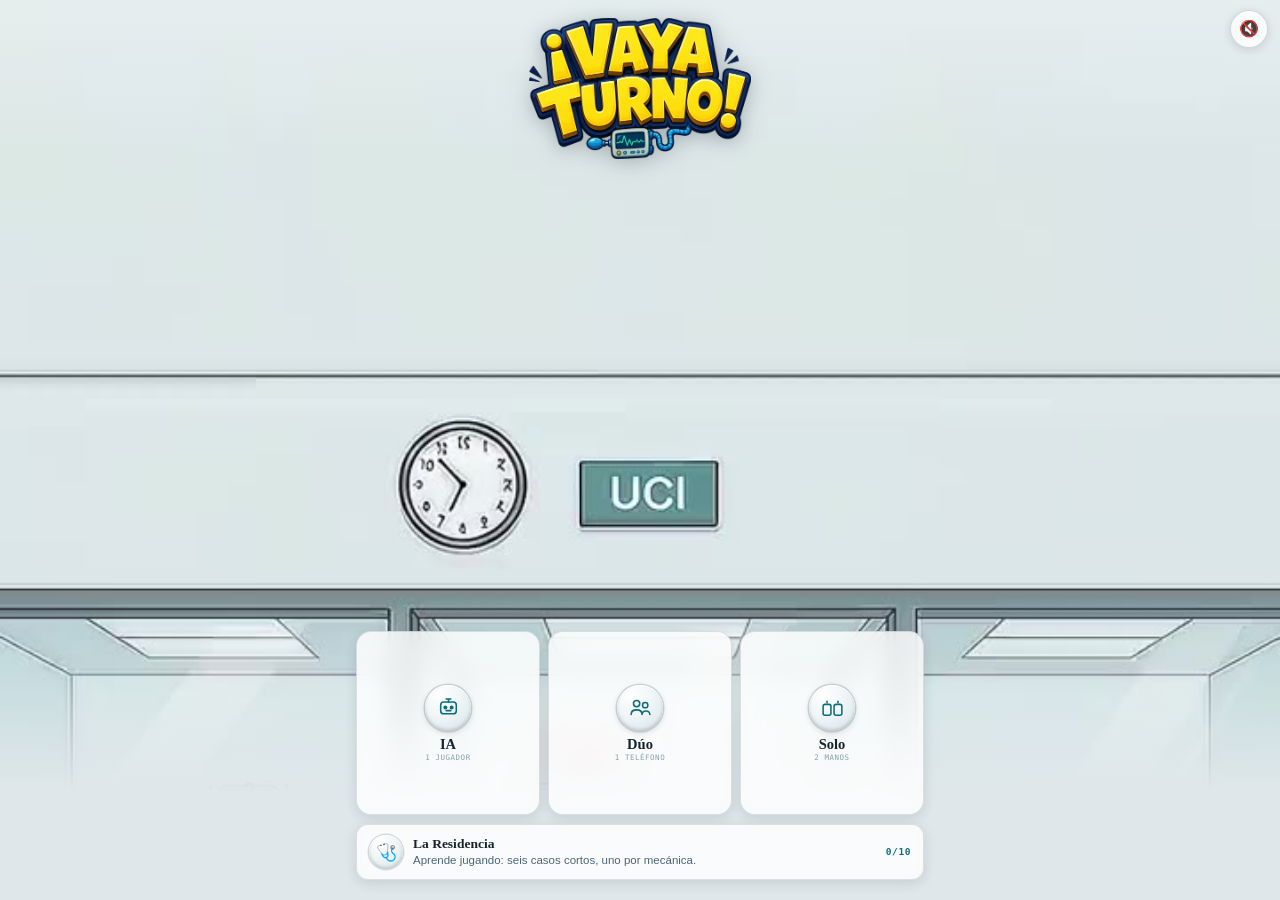
==== docs/juego/index.html @ 145450e7 "La cortina cambia de orden y pierde el retrato Tres correcciones del autor sobre la secuencia de aye" ====
<!doctype html>
<html lang="es-CL">
<head>
<meta charset="utf-8">
<meta name="viewport" content="width=device-width, initial-scale=1, viewport-fit=cover">
<meta name="description" content="Guardia virtual de ¡Vaya Turno!: el juego de cartas de triage en UCI, contra la máquina o entre dos en el mismo teléfono.">
<meta name="theme-color" content="#0a5860">
<link rel="manifest" href="manifest.webmanifest">
<link rel="icon" href="iconos/icono-192.png" sizes="192x192">
<link rel="apple-touch-icon" href="iconos/apple-touch-icon.png">
<meta name="mobile-web-app-capable" content="yes">
<meta name="apple-mobile-web-app-capable" content="yes">
<meta name="apple-mobile-web-app-status-bar-style" content="black-translucent">
<meta name="apple-mobile-web-app-title" content="¡Vaya Turno!">
<link rel="stylesheet" href="tipos/tipos.css">
<title>Guardia Virtual</title>

<style>
/* Tablero de una sola cara: modo claro fijo a propósito — se juega bajo la
   luz del control de enfermería. Nada hereda el tema del navegador. */
:root{
  --mesa:#dfe7ea; --lejos:#d5e0e4; --cerca:#f2f7f8; --paper:#ffffff;
  --ink:#16242e; --ink-2:#4c6675; --ink-3:#87a0ad;
  --line:#c7d6db; --line-2:#e3ecef;
  --acc:#0d6e78; --acc-ink:#ffffff; --acc-soft:#d5e9eb;
  --vida:#c0492f; --ok:#237a5b; --warn:#96660d; --basura:#7f52bb;
  --resp:#3d7ea6; --card:#b03d29; --neuro:#7a5ba6; --metab:#2f8f6b; --quir:#8a6a2f;
  --sombra:0 1px 2px rgba(22,36,46,.08), 0 3px 10px rgba(22,36,46,.07);
  /* la silueta del corazón, para vaciarlo con un degradado enmascarado */
  --m-cz:url('data:image/svg+xml;utf8,<svg xmlns="http://www.w3.org/2000/svg" viewBox="0 0 16 16"><path d="M8 13.6S2.2 10 2.2 6.2C2.2 4.1 3.8 2.7 5.5 2.7c1 0 1.9.5 2.5 1.3.6-.8 1.5-1.3 2.5-1.3 1.7 0 3.3 1.4 3.3 3.5 0 3.8-5.8 7.4-5.8 7.4z"/></svg>');
  /* La sala ilustrada, recortada a la banda de las tres camas. La tuya y
     la del rival girada 180°, como si estuviera al otro lado de la mesa.
     Las rellena tools/generar_sala_app.py — no editar a mano. */
  --sala-mia:url("[data-uri]");
  --sala-suya:url("[data-uri]");
}
*{box-sizing:border-box}
html,body{margin:0;padding:0;height:100%}
body{background:radial-gradient(130% 100% at 50% 0%, #e6edf0 0%, var(--mesa) 52%, #ccd9d3 100%) fixed;
     color:var(--ink);
     font-family:"Archivo Narrow","Helvetica Neue",Arial,sans-serif;
     font-size:15px;line-height:1.35;-webkit-text-size-adjust:100%;
     overscroll-behavior:none;-webkit-user-select:none;user-select:none}
button{font:inherit;color:inherit;cursor:pointer;border:0;background:none}
button:focus-visible{outline:2px solid var(--acc);outline-offset:2px}
@media (prefers-reduced-motion:reduce){*{animation:none!important;transition:none!important}}

/* El piso de la UCI visto desde arriba, con el mismo ojo de pez del
   playmat físico: la rejilla de baldosas se abomba desde el centro. Va
   sobre .app y no sobre el body porque .app ES la superficie de juego —
   y porque su color sólido tapaba el fondo. Con attachment fixed el piso
   se queda quieto mientras las cartas se desplazan encima: la cámara es
   el dron, no el tablero. Muy tenue a propósito: es suelo, no adorno. */
.app{max-width:600px;margin:0 auto;min-height:100vh;min-height:100dvh;
     display:flex;flex-direction:column;
     background:url("data:image/svg+xml,%3Csvg%20xmlns%3D%22http%3A%2F%2Fwww.w3.org%2F2000%2Fsvg%22%20viewBox%3D%220%200%20400%20860%22%20width%3D%22400%22%20height%3D%22860%22%20preserveAspectRatio%3D%22xMidYMid%20slice%22%3E%3Cg%20fill%3D%22none%22%20stroke%3D%22%236e97a8%22%20stroke-width%3D%221.1%22%20opacity%3D%220.40%22%3E%3Cpath%20d%3D%22M-160.1%20-300.9Q-38.1%20406.2%20-183.6%201260.7%22%2F%3E%3Cpath%20d%3D%22M-91.5%20-264.6Q12.7%20402.7%20-111.6%201217.4%22%2F%3E%3Cpath%20d%3D%22M-30.6%20-234.0Q55.9%20399.8%20-47.3%201180.9%22%2F%3E%3Cpath%20d%3D%22M24.0%20-209.1Q92.8%20397.4%2010.7%201151.2%22%2F%3E%3Cpath%20d%3D%22M73.5%20-189.9Q124.6%20395.5%2063.7%201128.3%22%2F%3E%3Cpath%20d%3D%22M119.3%20-176.3Q152.7%20394.2%20112.9%201112.2%22%2F%3E%3Cpath%20d%3D%22M162.7%20-168.5Q178.4%20393.5%20159.7%201102.8%22%2F%3E%3Cpath%20d%3D%22M205.0%20-166.3Q202.9%20393.2%20205.4%201100.2%22%2F%3E%3Cpath%20d%3D%22M247.3%20-169.8Q227.5%20393.6%20251.1%201104.4%22%2F%3E%3Cpath%20d%3D%22M291.2%20-179.0Q253.6%20394.5%20298.4%201115.4%22%2F%3E%3Cpath%20d%3D%22M337.8%20-193.9Q282.5%20395.9%20348.4%201133.1%22%2F%3E%3Cpath%20d%3D%22M388.4%20-214.5Q315.4%20397.9%20402.4%201157.6%22%2F%3E%3Cpath%20d%3D%22M444.3%20-240.7Q353.6%20400.4%20461.8%201188.9%22%2F%3E%3Cpath%20d%3D%22M506.9%20-272.6Q398.5%20403.5%20527.8%201227.0%22%2F%3E%3Cpath%20d%3D%22M-211.5%20-279.3Q200.0%2033.7%20611.5%20-279.3%22%2F%3E%3Cpath%20d%3D%22M-203.0%20-212.9Q200.0%2074.9%20603.0%20-212.9%22%2F%3E%3Cpath%20d%3D%22M-195.2%20-149.6Q200.0%20112.9%20595.2%20-149.6%22%2F%3E%3Cpath%20d%3D%22M-188.1%20-89.2Q200.0%20148.0%20588.1%20-89.2%22%2F%3E%3Cpath%20d%3D%22M-181.8%20-31.5Q200.0%20180.4%20581.8%20-31.5%22%2F%3E%3Cpath%20d%3D%22M-176.2%2023.9Q200.0%20210.5%20576.2%2023.9%22%2F%3E%3Cpath%20d%3D%22M-171.2%2077.2Q200.0%20238.5%20571.2%2077.2%22%2F%3E%3Cpath%20d%3D%22M-167.0%20128.7Q200.0%20264.7%20567.0%20128.7%22%2F%3E%3Cpath%20d%3D%22M-163.5%20178.7Q200.0%20289.5%20563.5%20178.7%22%2F%3E%3Cpath%20d%3D%22M-160.8%20227.4Q200.0%20312.9%20560.8%20227.4%22%2F%3E%3Cpath%20d%3D%22M-158.7%20275.3Q200.0%20335.5%20558.7%20275.3%22%2F%3E%3Cpath%20d%3D%22M-157.4%20322.4Q200.0%20357.4%20557.4%20322.4%22%2F%3E%3Cpath%20d%3D%22M-156.7%20369.2Q200.0%20378.8%20556.7%20369.2%22%2F%3E%3Cpath%20d%3D%22M-156.8%20415.8Q200.0%20400.2%20556.8%20415.8%22%2F%3E%3Cpath%20d%3D%22M-157.6%20462.6Q200.0%20421.7%20557.6%20462.6%22%2F%3E%3Cpath%20d%3D%22M-159.1%20509.9Q200.0%20443.7%20559.1%20509.9%22%2F%3E%3Cpath%20d%3D%22M-161.3%20557.9Q200.0%20466.5%20561.3%20557.9%22%2F%3E%3Cpath%20d%3D%22M-164.3%20607.0Q200.0%20490.2%20564.3%20607.0%22%2F%3E%3Cpath%20d%3D%22M-168.0%20657.3Q200.0%20515.3%20568.0%20657.3%22%2F%3E%3Cpath%20d%3D%22M-172.3%20709.2Q200.0%20541.9%20572.3%20709.2%22%2F%3E%3Cpath%20d%3D%22M-177.4%20763.0Q200.0%20570.4%20577.4%20763.0%22%2F%3E%3Cpath%20d%3D%22M-183.2%20818.9Q200.0%20601.0%20583.2%20818.9%22%2F%3E%3Cpath%20d%3D%22M-189.7%20877.2Q200.0%20634.0%20589.7%20877.2%22%2F%3E%3Cpath%20d%3D%22M-197.0%20938.2Q200.0%20669.8%20597.0%20938.2%22%2F%3E%3Cpath%20d%3D%22M-204.9%201002.2Q200.0%20708.5%20604.9%201002.2%22%2F%3E%3Cpath%20d%3D%22M-213.6%201069.4Q200.0%20750.4%20613.6%201069.4%22%2F%3E%3Cpath%20d%3D%22M-223.0%201140.2Q200.0%20796.0%20623.0%201140.2%22%2F%3E%3Cpath%20d%3D%22M-233.1%201214.9Q200.0%20845.3%20633.1%201214.9%22%2F%3E%3C%2Fg%3E%3C%2Fsvg%3E") center/cover no-repeat fixed,
                var(--mesa)}

/* iconos de tipo: SVG, no emoji — el emoji de radiografía y el de personal
   sanitario no existen en muchos teléfonos y salían como cuadrado */
.ico{display:inline-flex;align-items:center;justify-content:center;
     width:1em;height:1em;flex:none;vertical-align:-.14em}
.ico svg{width:100%;height:100%;display:block}
.t-IMAGEN{color:#3d7ea6} .t-FARMACOS{color:#b03d29}
.t-PERSONAL{color:#2f8f6b} .t-PROCEDIMIENTOS{color:#7a5ba6}
.t-COMODIN{color:#8a6a2f}

/* ── barra superior ─────────────────────────────────────────────────── */
.estado{flex:none;background:var(--paper);border-bottom:1px solid var(--line);
        padding:7px 10px;display:flex;align-items:center;gap:8px}
.ronda{font-family:"IBM Plex Mono",monospace;font-size:11px;font-weight:600;
       color:var(--ink-2);white-space:nowrap;font-variant-numeric:tabular-nums}
.ronda b{color:var(--ink);font-size:14px}
.fase-chip{font-size:9.5px;font-weight:700;letter-spacing:.1em;text-transform:uppercase;
           background:var(--acc);color:var(--acc-ink);padding:3px 7px;border-radius:99px;
           white-space:nowrap}
.espacio{flex:1}
.icono-btn{width:32px;height:32px;border-radius:8px;border:1px solid var(--line);
           background:var(--cerca);font-size:15px;line-height:1;flex:none}
.guia{flex:none;background:var(--acc-soft);border-bottom:1px solid var(--line);
      padding:7px 10px;font-size:12.5px;line-height:1.3}

/* ── zonas ──────────────────────────────────────────────────────────── */
.zona{padding:7px 10px}
.zona.lejos{background:linear-gradient(180deg,rgba(205,217,222,.86),rgba(213,224,228,.82) 60%);
            border-bottom:1px solid var(--line);
            box-shadow:inset 0 -10px 16px -14px rgba(22,36,46,.35)}
.zona.cerca{background:linear-gradient(180deg,rgba(233,241,242,.84),rgba(242,247,248,.80) 45%);
            flex:1;display:flex;flex-direction:column}
/* La fila de camas se apoya en la sala: las tres camas dibujadas quedan
   detrás de las tres cartas. La imagen ya viene lavada hacia el blanco
   desde el generador, así que no compite con lo que va encima. */
/* 112% de ancho, no cover: las camas dibujadas están en 20%, 51% y 81%
   de la ilustración y las columnas de cartas en 17%, 50% y 83%. Estirar
   un 12% desde el centro las hace coincidir — cada carta cae sobre su
   cama. La altura sobra y se recorta, que es lo que queremos. */
.tres{background-size:112% auto;background-position:center 46%;
      background-repeat:no-repeat;border-radius:9px}
.zona.cerca .tres{background-image:var(--sala-mia)}
.zona.lejos .tres{background-image:var(--sala-suya)}
.jugador-linea{display:flex;align-items:center;gap:7px;margin-bottom:6px;
               font-size:11px;color:var(--ink-2)}
.jugador-linea b{color:var(--ink);font-size:13px;font-weight:700}
.marca{font-family:"IBM Plex Mono",monospace;font-size:10.5px;
       font-variant-numeric:tabular-nums;white-space:nowrap}
.marca.al{color:var(--ok)} .marca.su{color:var(--warn)}
.tres{display:grid;grid-template-columns:repeat(3,1fr);gap:6px;align-items:start}

/* ── banda central: la mesa compartida ──────────────────────────────── */
.centro{flex:none;background:var(--mesa);border-top:1px solid var(--line);
        border-bottom:1px solid var(--line);padding:6px 10px 8px}
.centro-info{display:flex;align-items:center;gap:8px;margin-bottom:6px;
             font-family:"IBM Plex Mono",monospace;font-size:9.5px;
             letter-spacing:.05em;text-transform:uppercase;color:var(--ink-3)}
.centro-info .sep{flex:1;height:1px;background:var(--line)}
/* La pizarra abierta lleva el mismo marco que su tira en el tablero: al
   desplegarla no cambias de objeto, la miras de cerca. Mismo cromado y
   los mismos protectores de esquina, un punto más grandes: el panel es
   más alto que la tira, así que la tapa aguanta un pelo más. */
.pizarra{display:grid;grid-template-columns:repeat(3,1fr);gap:6px;
         position:relative;padding:9px;border:6px solid transparent;
         border-radius:9px;
         background:linear-gradient(177deg,#ffffff 0%,#f7fbfc 55%,#e9f1f3 100%) padding-box,
                    linear-gradient(147deg,
                      #ffffff 0%, #b9c6cd 11%, #74838c 21%, #fdfefe 31%,
                      #93a2aa 44%, #5f6d76 55%, #eef3f5 66%,
                      #8e9da5 78%, #d9e2e6 89%, #ffffff 100%) border-box;
         box-shadow:0 0 0 1px rgba(60,78,88,.45) inset,
                    0 3px 12px rgba(22,36,46,.16)}
.pizarra::after{content:"";position:absolute;inset:-6px;pointer-events:none;
  border-radius:9px;
  background:
    linear-gradient(to bottom right,#535d65 0%,#2a333a 30%,#0b0f12 49.3%,transparent 50%) left top/17px 17px no-repeat,
    linear-gradient(to bottom left,#535d65 0%,#2a333a 30%,#0b0f12 49.3%,transparent 50%) right top/17px 17px no-repeat,
    linear-gradient(to top right,#535d65 0%,#2a333a 30%,#0b0f12 49.3%,transparent 50%) left bottom/17px 17px no-repeat,
    linear-gradient(to top left,#535d65 0%,#2a333a 30%,#0b0f12 49.3%,transparent 50%) right bottom/17px 17px no-repeat}
.prot{background:var(--paper);border:1px solid var(--line);border-radius:8px;
      padding:6px;text-align:left;box-shadow:var(--sombra);display:flex;
      flex-direction:column;gap:3px;min-height:92px;position:relative}
.prot.no{opacity:.5}
.prot .p-arte{position:relative;display:block;margin:0 0 4px;
  aspect-ratio:4/3;flex:none;background:var(--tinte,var(--lejos));
  overflow:hidden;border:1px solid rgba(22,36,46,.20);border-radius:5px}
.prot .p-arte img{position:absolute;inset:0;width:100%;height:100%;
  object-fit:cover;object-position:center;display:block}
.prot.puede{border-color:var(--acc);animation:compable 2.4s ease-in-out infinite}
@keyframes compable{
  0%,100%{box-shadow:0 0 0 0 rgba(13,110,120,0),var(--sombra)}
  50%{box-shadow:0 0 0 3px rgba(13,110,120,.18),var(--sombra)}}
.prot-cab{display:flex;align-items:center;gap:4px}
/* la gema de coste: el "maná" de la Pizarra */
.coste{font-family:"IBM Plex Mono",monospace;font-size:11.5px;font-weight:700;
       width:19px;height:19px;border-radius:99px;flex:none;
       display:inline-flex;align-items:center;justify-content:center;
       background:linear-gradient(180deg,#118491,#0a5860);color:#fff;
       box-shadow:inset 0 1px 0 rgba(255,255,255,.35), 0 1px 2px rgba(9,25,32,.25)}
.prot.no .coste{background:var(--ink-3);box-shadow:none}
.prot-tipo{font-family:"IBM Plex Mono",monospace;font-size:7.5px;font-weight:600;
           letter-spacing:.06em;text-transform:uppercase;color:var(--ink-3)}
.prot-nom{font-family:Petrona,Georgia,serif;font-weight:700;font-size:11px;line-height:1.15}
.prot-txt{font-size:8.5px;line-height:1.25;color:var(--ink-2)}

/* ── cama ───────────────────────────────────────────────────────────── */
.cama{background:var(--paper);border:1px solid var(--line);border-radius:8px;
      padding:6px 6px 6px 8px;position:relative;overflow:hidden;
      box-shadow:var(--sombra);text-align:left;width:100%;display:block}
.cama.vacia{background:transparent;border-style:dashed;box-shadow:none;
            color:var(--ink-3);text-align:center;padding:16px 4px;font-size:10px;
            letter-spacing:.1em;text-transform:uppercase;min-height:70px}
.cama.est{border-color:var(--ok);background:#f4fbf8}
.cama.blanco{border-color:var(--acc);cursor:pointer;
             animation:respira 1.1s ease-in-out infinite}
@keyframes respira{
  0%,100%{box-shadow:0 0 0 2px var(--acc-soft),var(--sombra)}
  50%{box-shadow:0 0 0 4px rgba(13,110,120,.34),0 4px 14px rgba(13,110,120,.22)}}
.cama.sobre{box-shadow:0 0 0 3px var(--acc),0 6px 18px rgba(13,110,120,.3);
            transform:translateY(-2px) scale(1.02);animation:none}
.raya{position:absolute;left:0;top:0;bottom:0;width:3px;z-index:2}
/* ── el arte de la cama: la misma ventana enmarcada ─────────────────
   Entraba a sangre y se disolvía en la ficha; ahora es la misma ventana
   4:3 con filete que en la carta de mano, para que una sola ilustración
   sirva en las dos sin recortar nada. El fondo lleva el tinte de la
   propia imagen por si el redondeo deja ver un pelo de costado. */
.cama{--fondo-carta:var(--paper)}
.cama.est{--fondo-carta:#f4fbf8}
.cama-arte{position:relative;margin:0 0 4px;aspect-ratio:4/3;
           background:var(--tinte,var(--lejos));overflow:hidden;
           border:1px solid rgba(22,36,46,.20);border-radius:4px}
.cama-arte img{position:absolute;inset:0;width:100%;height:100%;
               object-fit:cover;object-position:center;display:block}
.cama-cab{display:flex;align-items:flex-start;gap:4px}
.pnom{font-family:Petrona,Georgia,serif;font-weight:700;font-size:11.5px;
      line-height:1.12;flex:1;min-height:26px}
.faltan{font-family:"IBM Plex Mono",monospace;font-size:12.5px;font-weight:700;
        color:var(--acc);line-height:1;flex:none;font-variant-numeric:tabular-nums}
.faltan.cero{color:var(--ok)}
.grav{font-family:"IBM Plex Mono",monospace;font-size:8.5px;font-weight:600;
      color:var(--ink-3);display:block;margin-top:2px}
/* ── la cama-ficha (v0.55): arte y números; el texto vive en el zoom.
   Solo cuando el paciente TIENE arte — sin arte se queda la carta clásica,
   que es transitorio mientras llegan las 115 ilustraciones. */
.cama.pficha{padding:0 0 5px;border-width:2px;border-color:var(--gravc,var(--line))}
.cama.pficha .cama-arte{margin:0 0 4px;aspect-ratio:4/3}
.cama.pficha .f-grav{position:absolute;top:4px;left:4px;z-index:2;
  font-family:"IBM Plex Mono",monospace;font-size:8px;font-weight:700;
  letter-spacing:.04em;color:#fff;background:var(--gravc);padding:2px 5px;
  border-radius:5px}
.cama.pficha .f-faltan{position:absolute;top:2px;right:5px;z-index:2;
  font-family:"IBM Plex Mono",monospace;font-size:15px;font-weight:700;
  color:var(--acc);text-shadow:0 1px 0 var(--paper),0 0 6px var(--paper)}
.cama.pficha .f-faltan.cero{color:var(--ok)}
/* ── el aura de la cama ──────────────────────────────────────────────
   Dos cosas que el jugador tenía que calcular de cabeza mirando corazones
   y símbolos: si este paciente se va de alta en su próxima Entrega, y si
   no llega vivo al cierre del turno. Ahora lo dice el marco. Va en un
   ::after con sombra INTERIOR porque la ficha recorta —una sombra por
   fuera no se vería— y así tampoco pelea con el borde de gravedad ni con
   el aro del escudo, que son box-shadow del propio elemento. */
.cama.pficha{position:relative}
.cama.por-alta::after,.cama.al-filo::after{content:"";position:absolute;
  inset:0;border-radius:inherit;pointer-events:none;z-index:7}
.cama.por-alta::after{box-shadow:inset 0 0 0 2.5px var(--ok),
  inset 0 0 16px rgba(35,122,91,.45)}
.cama.al-filo::after{box-shadow:inset 0 0 0 2.5px var(--vida),
  inset 0 0 18px rgba(192,73,47,.5)}
@media (prefers-reduced-motion: no-preference){
  .cama.al-filo::after{animation:auraFilo 1.05s ease-in-out infinite;
    animation-delay:var(--fase,0s)}}
@keyframes auraFilo{
  0%,100%{box-shadow:inset 0 0 0 2.5px var(--vida), inset 0 0 10px rgba(192,73,47,.32)}
  50%{box-shadow:inset 0 0 0 3.5px var(--vida), inset 0 0 26px rgba(192,73,47,.72)}}
/* la basura clínica: ↯ morado sobre el arte, del lado del corazón */
.cama.pficha .f-basura{position:absolute;z-index:4;
  font-family:"IBM Plex Mono",monospace;font-size:11px;font-weight:700;
  line-height:1;color:#fff;background:var(--basura);padding:3px 5px;
  border-radius:5px;box-shadow:0 1px 4px rgba(9,25,32,.4);
  top:22px;right:5px}
/* la banda del botón vive en el filo de abajo del arte, así que el ↯ va
   arriba, bajo el número de lo que falta; espejado en la mitad del rival */
body[data-maq="b"] .cama.suya .f-basura{top:auto;bottom:22px}


/* la barra del reloj de la capa: cruza el filo de abajo y se drena en los
   10 s. Va por encima de todo lo de la capa, y con el velo también, para
   que se vea igual sobre la admisión que sobre la Entrega. */
.reloj-capa{position:fixed;left:0;right:0;z-index:95;height:3px;
  bottom:env(safe-area-inset-bottom,0px);
  background:rgba(22,36,46,.12);pointer-events:none}
.reloj-capa i{display:block;height:100%;width:100%;transform-origin:left center;
  background:var(--acc);animation:drenaReloj 10s linear forwards}
@keyframes drenaReloj{from{transform:scaleX(1)}to{transform:scaleX(0)}}
@media (prefers-reduced-motion: reduce){
  .reloj-capa i{animation-duration:10s}}

/* ══ la Entrega de Turno ═════════════════════════════════════════════
   Ocupa la pantalla entera, como elegir personaje: es el prólogo, no un
   aviso. Vive en #capa, así que no la toca el re-render del tablero. */
.entrega{position:fixed;inset:0;z-index:70;display:flex;flex-direction:column;
  padding:calc(30px + env(safe-area-inset-top,0px)) 14px
          calc(14px + env(safe-area-inset-bottom,0px));
  background:radial-gradient(130% 100% at 50% 0%, #e6edf0 0%, var(--mesa) 52%, #ccd9d3 100%);
  color:var(--ink);animation:aparecer .26s ease;cursor:pointer;
  overflow-y:auto;-webkit-overflow-scrolling:touch}
.entrega h2{font-family:Petrona,Georgia,serif;font-weight:700;margin:0}

/* el golpe de apertura: el reloj de la unidad */
.ent-abre{flex:1;display:flex;flex-direction:column;align-items:center;
  justify-content:center;text-align:center}
.ent-reloj{width:118px;height:118px;border-radius:50%;display:grid;place-items:center;
  margin-bottom:20px;
  background:radial-gradient(120% 120% at 32% 22%,#fff 0%,#eef4f6 42%,#cfdde1 100%);
  box-shadow:inset 0 1px 0 rgba(255,255,255,.95),
             inset 0 -2px 4px rgba(60,78,88,.24),
             0 0 0 2px rgba(60,78,88,.22), 0 6px 18px rgba(22,36,46,.22)}
.ent-reloj svg{width:78px;height:78px;display:block}
.ent-hora{font-family:"IBM Plex Mono",monospace;font-size:12px;font-weight:700;
  letter-spacing:.2em;color:var(--acc)}
.ent-abre h2{font-size:27px;margin-top:6px;line-height:1.1}
.ent-dice{font-family:Petrona,Georgia,serif;font-style:italic;font-size:15px;
  color:var(--ink-2);margin:14px 18px 0;line-height:1.45;text-wrap:balance}
.ent-quien{font-family:"IBM Plex Mono",monospace;font-size:9.5px;font-weight:600;
  letter-spacing:.14em;text-transform:uppercase;color:var(--ink-3);margin-top:12px}

/* el golpe de cama: la carta grande con su ventana enmarcada */
.ent-cama{flex:1;display:flex;flex-direction:column;justify-content:center;
  min-height:0}
.ent-cab{display:flex;align-items:baseline;gap:8px;margin:0 3px 9px}
.ent-n{font-family:"IBM Plex Mono",monospace;font-size:10px;font-weight:700;
  letter-spacing:.16em;text-transform:uppercase;color:#fff;background:var(--acc);
  padding:3px 8px;border-radius:6px}
.ent-de{font-family:"IBM Plex Mono",monospace;font-size:9.5px;font-weight:600;
  letter-spacing:.1em;text-transform:uppercase;color:var(--ink-3);margin-left:auto}
.ent-ficha{background:var(--paper);border:1px solid var(--line);border-radius:13px;
  box-shadow:0 10px 26px rgba(22,36,46,.16);overflow:hidden;
  border-left:5px solid var(--sis,var(--ink-3))}
.ent-ventana{position:relative;aspect-ratio:4/3;margin:7px 7px 0;
  border:1px solid rgba(22,36,46,.2);border-radius:6px;overflow:hidden;
  background:var(--tinte,#c6d3d8);display:grid;place-items:center}
.ent-ventana img{position:absolute;inset:0;width:100%;height:100%;
  object-fit:cover;display:block}
.ent-ventana .sinarte{font-size:44px;opacity:.55;
  filter:drop-shadow(0 2px 4px rgba(22,36,46,.2))}
.ent-grav{position:absolute;top:5px;left:5px;z-index:2;
  font-family:"IBM Plex Mono",monospace;font-size:8.5px;font-weight:700;
  letter-spacing:.04em;color:#fff;background:var(--gravc,var(--line));
  padding:2.5px 6px;border-radius:5px}
.ent-cuerpo{padding:9px 11px 12px}
.ent-cuerpo h3{font-family:Petrona,Georgia,serif;font-weight:700;font-size:19px;
  line-height:1.08;margin:0}
.ent-datos{display:flex;flex-wrap:wrap;align-items:center;gap:5px 9px;margin:7px 0 0;
  font-family:"IBM Plex Mono",monospace;font-size:10px;font-weight:600;
  letter-spacing:.05em;text-transform:uppercase;color:var(--ink-2)}
.ent-edad{color:var(--ink);background:var(--cerca);border:1px solid var(--line);
  border-radius:99px;padding:2px 8px}
.ent-vitales{display:flex;align-items:center;gap:6px;margin:11px 0 0;flex-wrap:wrap}
.ent-vitales .cz-uno{width:19px;height:18px}
.ent-vitales .vnum{font-family:"IBM Plex Mono",monospace;font-size:14px;
  font-weight:700;color:var(--ink);font-variant-numeric:tabular-nums}
.ent-vitales .vnum small{font-size:9.5px;font-weight:600;color:var(--ink-3)}
.ent-sep{width:1px;height:15px;background:var(--line);margin:0 3px;flex:none}
.entrega .pips{display:flex;flex-wrap:wrap;align-items:center;gap:3px 7px;margin:0}
.entrega .gr{display:flex;gap:2px;flex:none}
.entrega .uni{width:14px;height:14px;flex:none;color:var(--pc);display:block}
.entrega .uni svg{width:100%;height:100%;display:block}
.ent-voz{margin:12px 0 0;padding:10px 12px;border-radius:10px;
  background:var(--cerca);border:1px solid var(--line-2);
  border-left:3px solid var(--acc)}
.ent-voz p{margin:0;font-family:Petrona,Georgia,serif;font-style:italic;
  font-size:13.5px;line-height:1.45;color:var(--ink)}
.ent-firma{display:block;margin-top:7px;font-family:"IBM Plex Mono",monospace;
  font-size:8.5px;font-weight:600;letter-spacing:.12em;text-transform:uppercase;
  color:var(--ink-3)}

/* el golpe de la cama vacía: el único silencio de la pantalla */
.ent-vacia{flex:1;display:flex;flex-direction:column;text-align:center}
.ent-centro{flex:1;display:flex;flex-direction:column;align-items:center;
  justify-content:center}
.ent-dib{width:150px;opacity:.5;margin-bottom:6px}
.ent-dib svg{width:100%;height:auto;display:block}
.ent-vacia h2{font-size:23px}
.ent-por{font-family:Petrona,Georgia,serif;font-style:italic;font-size:15px;
  color:var(--ink-2);margin:8px 0 0}

/* el cierre */
.ent-cierra{flex:1;display:flex;flex-direction:column;align-items:center;
  justify-content:center;text-align:center}
.ent-cierra h2{font-size:26px;margin-bottom:4px}
.ent-cierra p{color:var(--ink-2);font-size:14px;margin:0 20px}
.ent-cierra .btn.pri{margin-top:22px;padding:13px 26px;width:auto;flex:none}

/* el pie: en qué golpe vas, y saltar desde el primero */
.ent-pie{flex:none;display:flex;align-items:center;gap:10px;padding-top:12px}
.ent-puntos{display:flex;gap:5px}
.ent-puntos i{width:6px;height:6px;border-radius:99px;background:var(--line);
  transition:width .2s ease, background .2s ease}
.ent-puntos i.on{background:var(--acc);width:17px}
.ent-sigue{font-family:"IBM Plex Mono",monospace;font-size:9px;font-weight:700;
  letter-spacing:.12em;text-transform:uppercase;color:var(--acc)}
.ent-saltar{margin-left:auto;font-family:"IBM Plex Mono",monospace;font-size:9px;
  font-weight:600;letter-spacing:.12em;text-transform:uppercase;color:var(--ink-3);
  padding:6px 2px}

/* ── la hoja: de la segunda guardia en adelante ─────────────────────── */
.hoja-ent{cursor:default;padding-top:calc(34px + env(safe-area-inset-top,0px))}
.hoja-ent h2{font-size:22px}
.ent-sub{font-family:"IBM Plex Mono",monospace;font-size:9.5px;font-weight:600;
  letter-spacing:.14em;text-transform:uppercase;color:var(--ink-3);margin:5px 0 13px}
.hoja-ent .ent-voz{margin:0 0 13px}
.ent-fila{display:flex;gap:9px;align-items:flex-start;width:100%;text-align:left;
  padding:10px;border-radius:11px;background:var(--paper);
  border:1px solid var(--line);border-left:4px solid var(--sis,var(--ink-3));
  box-shadow:var(--sombra);margin-bottom:8px;cursor:pointer}
.ent-mini{width:52px;height:39px;flex:none;border-radius:5px;overflow:hidden;
  border:1px solid rgba(22,36,46,.2);background:var(--tinte,#c6d3d8);
  display:grid;place-items:center;font-size:19px}
.ent-mini img{width:100%;height:100%;object-fit:cover;display:block}
.ent-tx{min-width:0;flex:1}
.ent-tx b{font-family:Petrona,Georgia,serif;font-size:14.5px;font-weight:700;
  display:block;line-height:1.1}
.ent-e2{font-family:"IBM Plex Mono",monospace;font-size:9.5px;font-weight:600;
  color:var(--ink-3);vertical-align:2px}
.ent-l2{display:flex;flex-wrap:wrap;align-items:center;gap:4px 7px;margin-top:5px}
.ent-cn{font-family:"IBM Plex Mono",monospace;font-size:8.5px;font-weight:700;
  letter-spacing:.1em;color:#fff;background:var(--acc);padding:2px 5px;border-radius:4px}
.ent-l2 .cz-uno.chico{width:15px;height:14px}
.ent-l2 .pips{gap:2px 6px}
.ent-l2 .uni{width:13px;height:13px}
.ent-linea{display:block;margin-top:6px;font-family:Petrona,Georgia,serif;
  font-style:italic;font-size:12.5px;line-height:1.35;color:var(--ink-2)}
.ent-fila.libre{background:transparent;border-style:dashed;box-shadow:none;
  border-left-color:var(--line);color:var(--ink-3);justify-content:center;
  padding:15px 10px;font-family:"IBM Plex Mono",monospace;font-size:9.5px;
  font-weight:600;letter-spacing:.14em;text-transform:uppercase;cursor:default}
.ent-abrir{font-family:"IBM Plex Mono",monospace;font-size:8.5px;font-weight:600;
  letter-spacing:.1em;text-transform:uppercase;color:var(--ink-3);text-align:center;
  margin:2px 0 0}
.hoja-ent .btn.pri{margin-top:auto;width:100%;flex:none}

/* el escudo no se activa: lo pone la carta. Solo hay que verlo */
.cama.pficha .f-escudo{position:absolute;left:50%;top:50%;z-index:3;
  transform:translate(-50%,-50%);font-size:24px;
  filter:drop-shadow(0 2px 5px rgba(9,25,32,.45))}
.cama.escudado{box-shadow:0 0 0 2px rgba(13,110,120,.55),var(--sombra)}
.cama.escudado .cama-arte{filter:saturate(.7) brightness(1.06)}
.cama.pficha .cuerpo-f{padding:0 6px}
.cama.pficha .corazones{margin:0 0 3px}

/* ── los requerimientos, en su propio símbolo repetido ───────────────
   Cinco círculos de colores obligaban a traducir color→recurso cada vez
   que mirabas una cama. Ahora se dibuja el símbolo tantas veces como
   unidades pide: 💊💊 son dos fármacos y se acabó. Lo ya cubierto se
   apaga y lo que falta queda a todo color, así que la cama se lee por
   lo que le falta, que es la única pregunta que uno le hace. */
.cama.pficha .pips{display:flex;flex-wrap:wrap;gap:2px 5px;margin:0 0 2px;
  align-items:center}
.cama.pficha .gr{display:flex;gap:1.5px;flex:none}
.cama.pficha .uni{width:11px;height:11px;flex:none;color:var(--pc);
  display:block}
.cama.pficha .uni svg{width:100%;height:100%;display:block}
.cama.pficha .uni.ya{opacity:.24}
.cama.pficha .uni.extra{color:var(--ink-3);opacity:.5}
.cama.pficha .sellos{margin-top:3px;padding:0 6px}
.cama.pficha .cama-btn{width:calc(100% - 12px);margin:5px 6px 0}

/* ── el rival es una ficha consultable, no media pantalla ──────────── */
.rival-chip{display:flex;align-items:center;gap:7px;width:100%;text-align:left;
  background:var(--paper);border:1px solid var(--line);border-radius:12px;
  padding:6px 9px;box-shadow:var(--sombra);font:inherit}
.rival-chip .foto{width:34px;height:34px;border-radius:50%;flex:none;
  object-fit:cover;object-position:center 12%;border:2px solid var(--line);
  background:var(--lejos)}
.rival-chip .foto-ini{width:34px;height:34px;border-radius:50%;flex:none;
  display:grid;place-items:center;background:var(--acc);color:#fff;
  font-weight:700;font-size:15px;border:2px solid var(--line)}
.rival-chip .qn{flex:1;min-width:0;line-height:1.12}
.rival-chip .qn b{font-family:Petrona,Georgia,serif;font-size:13.5px;display:block;
  white-space:nowrap;overflow:hidden;text-overflow:ellipsis}
.rival-chip .qn span{font-family:"IBM Plex Mono",monospace;font-size:8px;
  color:var(--ink-3);letter-spacing:.05em;text-transform:uppercase;display:block;
  white-space:nowrap;overflow:hidden;text-overflow:ellipsis}
.rival-chip .dato{font-family:"IBM Plex Mono",monospace;font-size:9px;
  color:var(--ink-2);background:var(--cerca);border:1px solid var(--line);
  border-radius:6px;padding:2.5px 6px;flex:none;white-space:nowrap}
.rival-chip .peligro{font-family:"IBM Plex Mono",monospace;font-size:8.5px;
  font-weight:700;letter-spacing:.04em;color:#fff;background:var(--vida);
  border-radius:6px;padding:3px 6px;flex:none;white-space:nowrap;
  animation:parpadea 1.6s ease-in-out infinite}
@keyframes parpadea{0%,100%{opacity:1}50%{opacity:.55}}
.rival-chip .abre{color:var(--ink-3);font-size:13px;flex:none}
.rival-chip.blanco{border-color:var(--acc);cursor:pointer;
  animation:respira 1.1s ease-in-out infinite}
/* dentro del cajón del rival, sus camas con todo el detalle */
.modal .zona-rival .tres{display:grid;grid-template-columns:repeat(3,minmax(0,1fr));
  gap:6px;background-image:var(--sala-suya);background-size:112% auto;
  background-position:center 46%;background-repeat:no-repeat;border-radius:9px;
  padding:6px 4px}

/* semáforo de gravedad: chip de color junto al nombre */
.gchip{display:inline-block;font-family:"IBM Plex Mono",monospace;font-size:8.5px;
       font-weight:700;letter-spacing:.05em;padding:2px 6px;border-radius:5px;
       color:#fff;flex:none;line-height:1;margin-top:1px}
.g-I{background:#237a5b} .g-II{background:#b57e14}
.g-III{background:#c0492f} .g-ROJO{background:#7c1310}
.corazones{display:flex;gap:1px;align-items:center;margin:4px 0 5px;flex-wrap:wrap}
.cz{display:inline-flex;width:11px;height:11px;color:var(--vida);flex:none}
.cz svg{width:100%;height:100%;display:block}

/* ── un corazón, no siete ────────────────────────────────────────────
   Siete corazones en fila ocupaban el ancho entero de la cama y,
   contados de reojo, se confundían con los requerimientos. Queda uno
   solo que se vacía por abajo —la vida se ve, no se cuenta— con la
   cifra al lado para el dato exacto. El hueco que deja es justo el que
   necesitan los símbolos de recurso. */
.cz-uno{position:relative;width:17px;height:16px;flex:none;
  -webkit-mask:var(--m-cz) no-repeat center/contain;
          mask:var(--m-cz) no-repeat center/contain;
  background:linear-gradient(to top,
    var(--vida) 0 calc(var(--llen) * 100%),
    rgba(120,132,140,.34) calc(var(--llen) * 100%) 100%)}
.cz-uno.bajo{background:linear-gradient(to top,
    #c0392b 0 calc(var(--llen) * 100%),
    rgba(192,57,43,.22) calc(var(--llen) * 100%) 100%)}
@media (prefers-reduced-motion: no-preference){
  .cz-uno.bajo{animation:czLate 1.4s ease-in-out infinite}}
@keyframes czLate{0%,100%{transform:scale(1)}50%{transform:scale(1.12)}}
.corazones .vnum{font-family:"IBM Plex Mono",monospace;font-size:12px;
  font-weight:700;color:var(--ink);margin-left:3px;font-variant-numeric:tabular-nums;
  line-height:1}
.corazones .vnum small{font-size:8.5px;font-weight:600;color:var(--ink-3)}
.cong{display:inline-flex;align-items:center;gap:2px;font-size:7.5px;font-weight:700;
      letter-spacing:.04em;text-transform:uppercase;color:var(--ok);margin-left:4px}
.cong svg{width:7px;height:7px;flex:none}
.cong.vm{color:var(--acc)}
.num{font-family:"IBM Plex Mono",monospace;font-size:10px;font-weight:600;
     color:var(--ink-2);margin-left:4px;font-variant-numeric:tabular-nums}
.reqs{display:flex;flex-direction:column;gap:2.5px}
.req{display:flex;align-items:center;gap:3px;font-size:9px;line-height:1}
.req .ico{font-size:12.5px}
/* Los requerimientos son fichas redondas del color de su tipo, no
   casilleros. Es la gramática del coste de energía de Pokémon —fichas,
   nombre, número— y se lee sin leer: cuentas los puntos de color de un
   vistazo. --tc lo pone el JS con el color del tipo de la fila. */
.casillas{display:flex;gap:2px;flex-wrap:wrap;flex:1}
.cas{width:7px;height:7px;border-radius:50%;flex:none;
     border:1.2px solid var(--tc,var(--ink-3));background:transparent}
.cas.full{background:var(--tc,var(--acc));border-color:var(--tc,var(--acc));
          box-shadow:inset 0 -1px 1px rgba(0,0,0,.28)}
.cas.extra{background:var(--ink-3);border-color:var(--ink-3);opacity:.55}
.resta{font-family:"IBM Plex Mono",monospace;font-size:10px;font-weight:700;
       color:var(--ink);min-width:9px;text-align:right;font-variant-numeric:tabular-nums}
.resta.ok{color:var(--ok)}
.sellos{display:flex;flex-wrap:wrap;gap:3px;margin-top:5px}
.sello{font-size:8px;font-weight:700;letter-spacing:.04em;text-transform:uppercase;
       padding:1.5px 4px;border-radius:99px;border:1px solid currentColor;white-space:nowrap}
.sello.ok{color:var(--ok)} .sello.bas{color:var(--basura)}
.sello.esc{color:var(--acc)} .sello.pro{color:var(--ok);border-style:dashed}
/* el nombre del fármaco prohibido es largo y la ficha de la cama mide 93 px:
   que se recorte con puntos suspensivos antes que desbordar. El nombre
   entero está a un toque, en la ficha grande del paciente. */
.sello.contra{color:var(--vida);border-style:dashed;max-width:100%;
  min-width:0;overflow:hidden;text-overflow:ellipsis;font-size:7.5px}
.cama-btn{display:block;width:100%;margin-top:5px;padding:5px 4px;border-radius:6px;
          background:var(--acc);color:var(--acc-ink);font-size:10px;font-weight:700;
          text-align:center}
/* la banda que dice que no: mismo sitio, color de sangre y sin invitación */
.cama-btn.no-va{background:var(--vida);cursor:not-allowed}
.cama-btn.sec{background:var(--cerca);color:var(--ink-2);border:1px solid var(--line)}

/* ── tu papeleo ─────────────────────────────────────────────────────── */
.tira{display:flex;gap:6px;align-items:center;flex-wrap:wrap;margin-top:auto;
      padding-top:8px;border-top:1px dashed var(--line)}
.ficha{display:flex;align-items:center;gap:4px;font-size:10px;font-weight:600;
       padding:4px 8px;border-radius:99px;background:var(--paper);
       border:1px solid var(--line);color:var(--ink-2)}
.ficha.sum{color:var(--warn);border-color:var(--warn)}
.ficha.pro{color:var(--acc);border-color:var(--acc)}
.ficha b{color:var(--ink);font-family:"IBM Plex Mono",monospace}
.tira .vacio{font-size:10px;color:var(--ink-3);font-style:italic}

/* ── pie: mano + acciones ───────────────────────────────────────────── */
/* v0.39: la mano flota SOBRE el tablero (estilo Pocket): sin panel sólido,
   el juego se ve debajo y solo las cartas y los controles reciben el dedo */
.pie{position:fixed;left:0;right:0;bottom:0;margin:0 auto;max-width:600px;
     background:transparent;z-index:45;pointer-events:none}
.pie::after{content:"";position:absolute;left:0;right:0;bottom:0;height:64px;
     background:linear-gradient(180deg,transparent,rgba(22,36,46,.12));
     pointer-events:none;z-index:-1}
.pie .acciones,.pie .mano-rot{pointer-events:auto}
/* el tablero reserva solo una franja abajo: el resto queda a la vista */
.app{padding-bottom:calc(156px + env(safe-area-inset-bottom,0px))}

/* mientras arrastras una carta, la mano se aparta para despejar tus camas */
body.arrastrando .pie .mano,body.arrastrando .pie .mano-rot,
body.arrastrando .pie .acciones{opacity:0;pointer-events:none;
     transition:opacity .15s ease}

/* la mano plegada: una pastilla para volver a abrirla */
.mano-cerrada{display:flex;justify-content:flex-end;padding:0 10px 10px;
     pointer-events:none}
.mano-cerrada button{pointer-events:auto;display:flex;align-items:center;gap:7px;
     padding:9px 14px;border-radius:99px;background:var(--paper);
     border:1px solid var(--line);box-shadow:0 4px 16px rgba(22,36,46,.18);
     font-weight:700;font-size:12.5px}
.mano-rot{margin:2px 8px 4px;padding:4px 8px 4px 12px;font-size:10px;
          font-weight:700;letter-spacing:.09em;text-transform:uppercase;
          color:var(--ink-2);display:flex;gap:6px;align-items:center;
          white-space:nowrap;background:rgba(255,255,255,.88);
          -webkit-backdrop-filter:blur(6px);backdrop-filter:blur(6px);
          border:1px solid var(--line);border-radius:99px;
          box-shadow:0 2px 10px rgba(22,36,46,.1)}
.mano-rot span{flex:1;height:1px;background:var(--line-2)}
/* Las indicaciones son LA moneda del turno: se ven grandes, y cada gasto
   se anima desde la cama donde ocurrió hasta el contador. */
.indic-caja{display:flex;align-items:center;gap:5px;padding:4px 10px 4px 6px;
            border-radius:99px;background:var(--acc-soft);color:var(--ink);
            letter-spacing:.02em;text-transform:none;font-size:11.5px;
            font-weight:700;border:1px solid rgba(13,110,120,.28)}
.indic-caja i{width:14px;height:14px;border-radius:99px;flex:none;
            background:radial-gradient(circle at 34% 30%,#3ea7b0,var(--acc) 62%,#0a5860);
            box-shadow:inset 0 1px 0 rgba(255,255,255,.45), 0 1px 2px rgba(9,25,32,.3)}
.indic-caja i.off{background:transparent;box-shadow:none;
            border:2px dashed rgba(13,110,120,.35)}
.indic-caja i.apaga{animation:apagaIndic .5s cubic-bezier(.3,1,.4,1) forwards}
@keyframes apagaIndic{
  0%{transform:scale(1.5);box-shadow:0 0 0 6px rgba(13,110,120,.3)}
  60%{transform:scale(.85)}
  100%{transform:scale(1);background:transparent;box-shadow:none;
       border:2px dashed rgba(13,110,120,.35)}}
.indic-caja.vacio{background:#fbeee0;border-color:#d9a441;color:#7a5209}
.indic-caja.vacio i.off{border-color:rgba(122,82,9,.35)}

/* la ficha que viaja de la cama al contador */
.ficha-indic{position:fixed;z-index:84;width:20px;height:20px;border-radius:99px;
            margin:-10px 0 0 -10px;pointer-events:none;
            background:radial-gradient(circle at 34% 30%,#5fc2ca,var(--acc) 60%,#0a5860);
            box-shadow:0 0 0 4px rgba(13,110,120,.22), 0 4px 12px rgba(9,25,32,.35);
            transition:transform .5s cubic-bezier(.5,0,.6,.5), opacity .5s ease}

/* cada acción dice lo que cuesta, como las gemas de la Pizarra */
.cama-btn .precio{display:inline-block;width:9px;height:9px;border-radius:99px;
            background:currentColor;margin-left:6px;vertical-align:middle;
            opacity:.85}
.mano{display:grid;grid-template-columns:repeat(4,minmax(0,1fr));gap:6px;
      padding:8px;margin:0 8px;pointer-events:auto;
      background:rgba(255,255,255,.93);border:1px solid var(--line);
      border-radius:12px;box-shadow:0 6px 22px rgba(22,36,46,.16);
      -webkit-backdrop-filter:blur(6px);backdrop-filter:blur(6px)}
@media (max-width:349px){.mano{grid-template-columns:repeat(3,minmax(0,1fr))}}

/* ── la mano en abanico (v0.37) ──────────────────────────────────────
   Las cartas se solapan en arco; deslizas para navegar y la del centro
   crece hasta ser legible de verdad. La cuadrícula sigue existiendo:
   sirve para comparar las 6 de un vistazo y para marcar descartes.   */
.mano.abanico{display:block;position:relative;height:192px;padding:0;margin:0;
              overflow:visible;background:none;border:0;box-shadow:none;
              -webkit-backdrop-filter:none;backdrop-filter:none;
              pointer-events:none;
              /* touch-action none: en el teléfono el navegador se quedaba con
                 el gesto (pan) y el hojeo nunca recibía los pointermove */
              touch-action:none}
.mano.abanico .ranura{pointer-events:auto;touch-action:none}
.ranura{position:absolute;left:50%;bottom:16px;width:118px;
        transform:translateX(calc(-50% + var(--x))) translateY(var(--y))
                  rotate(var(--a)) scale(var(--s));
        transform-origin:50% 135%;will-change:transform;
        transition:transform .22s cubic-bezier(.2,.9,.3,1), opacity .2s ease;
        z-index:var(--z)}
/* mientras el dedo está abajo, las cartas lo siguen 1:1 — sin animación
   intermedia, que era lo que se sentía trabado */
.mano.abanico.vivo .ranura{transition:opacity .2s ease}
.ranura.lejos{opacity:0;pointer-events:none}
.abanico .carta{width:100%;min-height:132px;padding:8px}
.abanico .carta .carta-nom{font-size:13px}
.abanico .carta .carta-tipo{font-size:8.5px}
.abanico .carta .etiq{font-size:8.5px;padding:2px 5px}
.abanico .carta .carta-pie{font-size:9.5px}
.ranura.foco .carta{box-shadow:0 10px 26px rgba(22,36,46,.26),
                               0 3px 8px rgba(22,36,46,.14)}
.ranura.foco .carta.no{opacity:.55}
/* la pista de que hay más cartas a los lados */
.abanico-borde{display:none}
.puntos-mano{position:absolute;left:0;right:0;bottom:0;z-index:41;display:flex;
             gap:4px;justify-content:center;pointer-events:none}
.puntos-mano i{width:5px;height:5px;border-radius:99px;background:var(--line)}
.puntos-mano i.on{background:var(--acc);width:14px}
.mano-modo{margin-left:auto;font-size:13px;line-height:1;color:var(--ink-2);
           border:1px solid var(--line);border-radius:8px;width:30px;height:24px;
           background:var(--cerca);flex:none}

/* ── la carta en grande ──────────────────────────────────────────── */
/* el avatar como carta activa (estilo TCG Pocket, invertido) */
.activo{display:flex;align-items:center;gap:9px;margin-top:8px;position:relative;
        background:var(--paper);border:1px solid var(--line);border-radius:10px;
        padding:8px 10px 8px 13px;box-shadow:var(--sombra);overflow:hidden}
.activo .raya{background:var(--acc)}
.activo-rol{font-family:"IBM Plex Mono",monospace;font-size:8px;font-weight:600;
            letter-spacing:.08em;text-transform:uppercase;color:var(--ink-3)}
.activo-nom{font-family:Petrona,Georgia,serif;font-weight:700;font-size:14.5px;
            line-height:1.1}
.activo-info{flex:1;min-width:0}
.av-chip{font-family:Petrona,Georgia,serif;font-weight:700;font-size:11px;
         color:var(--ink);background:var(--paper);border:1px solid var(--line);
         border-radius:7px;padding:2.5px 8px;white-space:nowrap;overflow:hidden;
         text-overflow:ellipsis;max-width:40vw;box-shadow:var(--sombra)}

/* recursos jugados como energías: una ficha de color por carta puesta */
.energias{display:flex;gap:2.5px;flex-wrap:wrap;margin:0 0 4px;align-items:center}
.energia{width:8.5px;height:8.5px;border-radius:99px;flex:none;
         box-shadow:inset 0 -1.5px 1.5px rgba(0,0,0,.28),
                    inset 0 1px 1px rgba(255,255,255,.5),
                    0 0 0 1px rgba(22,36,46,.12)}
.energia.brote{animation:brote .45s cubic-bezier(.2,1.4,.4,1)}
@keyframes brote{0%{transform:scale(0)}70%{transform:scale(1.5)}100%{transform:scale(1)}}
.energias .mas{font-family:"IBM Plex Mono",monospace;font-size:8px;
               color:var(--ink-3);font-weight:700}

/* la Pizarra vive en un cajón: el centro queda para los mazos */
/* ── LA PIZARRA: una pizarra magnética de verdad ───────────────────────
   Marco cromado con las tapitas negras de plástico en las esquinas, la
   superficie blanca satinada y un brillo que la recorre. Es el único
   objeto del tablero con esquinas RECTAS — las pizarras de la unidad no
   tienen esquinas redondeadas, y eso mismo la hace destacar entre tanta
   carta redondeada.

   El marco es un border-image de degradado: bandas claras y oscuras
   alternadas es lo que el ojo lee como metal pulido. Con `1` de slice el
   navegador no redondea nada, que es justo lo que queremos. */
.btn-pizarra{display:flex;align-items:center;gap:7px;width:100%;
             padding:9px 12px;position:relative;isolation:isolate;
             border:6px solid transparent;border-radius:9px;
             /* dos capas: la superficie recortada al padding-box y el
                cromado al border-box. Con border-image el degradado se
                aplanaba — `slice:1` toma UN píxel por lado y cada borde
                salía de un color liso. Así el metal recorre el marco
                entero y las bandas claras/oscuras se ven. */
             /* tres capas: el lustre arriba, la superficie al medio, el
                cromado al fondo. El brillo va COMO CAPA DE FONDO y no como
                ::before: un pseudo-elemento o queda detrás del fondo opaco
                (z-index:-1) o tapa el texto (z-index:0). Así se pinta sobre
                la pizarra y bajo las letras, que es donde tiene que ir. */
             /* El reflejo NO puede ser blanco: sobre una pizarra blanca el
                blanco no se ve. Lo que se lee son los filos — una sombra
                fría delante y un filo espectral detrás, con el núcleo
                claro al medio. Igual que un reflejo cruzando un vidrio. */
             background:linear-gradient(112deg,
                          rgba(255,255,255,0) 28%, rgba(108,152,176,.22) 37%,
                          rgba(255,255,255,.98) 46%, rgba(150,116,196,.20) 55%,
                          rgba(96,168,182,.13) 60%,
                          rgba(255,255,255,0) 68%) padding-box,
                        linear-gradient(177deg,#ffffff 0%,#f7fbfc 55%,#e9f1f3 100%) padding-box,
                        linear-gradient(147deg,
                          #ffffff 0%, #b9c6cd 11%, #74838c 21%, #fdfefe 31%,
                          #93a2aa 44%, #5f6d76 55%, #eef3f5 66%,
                          #8e9da5 78%, #d9e2e6 89%, #ffffff 100%) border-box;
             background-size:250% 100%, auto, auto;
             background-position:132% 0, 0 0, 0 0;
             background-repeat:no-repeat;
             box-shadow:0 0 0 1px rgba(60,78,88,.5) inset,
                        0 1px 0 rgba(255,255,255,.95) inset,
                        0 3px 12px rgba(22,36,46,.2);
             font-weight:700;font-size:12.5px}
/* Sin overflow:hidden. Recortaba los protectores de esquina: `overflow`
   recorta al PADDING-BOX, y el ::after vive en el área del borde
   (inset:-6px), o sea completamente fuera. El lustre ya se recorta solo
   —es una capa de fondo con padding-box—, así que no hacía falta. */
/* el lustre recorre la pizarra cada tantos segundos: blanco con un filo
   espectral apenas insinuado — es una pizarra, no una carta holográfica */
@media (prefers-reduced-motion: no-preference){
  .btn-pizarra{animation:lustre 6.5s ease-in-out infinite}}
@keyframes lustre{
  0%,42%{background-position:138% 0, 0 0, 0 0}
  100%{background-position:-48% 0, 0 0, 0 0}}
/* las cuatro tapitas de plástico negro de las esquinas */
/* Los cuatro protectores de esquina. Son PERIFÉRICOS: cada canto de la
   pizarra termina en ellos, así que su borde exterior es el borde de la
   pizarra —de ahí el border-radius, que recorta justo las cuatro esquinas
   de estos cuadrados y deja el resto a escuadra, que es la forma real de
   una tapa de plástico. El marco cromado muere debajo. */
.btn-pizarra::after{content:"";position:absolute;inset:-6px;pointer-events:none;
  border-radius:9px;
  background:
    linear-gradient(to bottom right,#535d65 0%,#2a333a 30%,#0b0f12 49.3%,transparent 50%) left top/16px 16px no-repeat,
    linear-gradient(to bottom left,#535d65 0%,#2a333a 30%,#0b0f12 49.3%,transparent 50%) right top/16px 16px no-repeat,
    linear-gradient(to top right,#535d65 0%,#2a333a 30%,#0b0f12 49.3%,transparent 50%) left bottom/16px 16px no-repeat,
    linear-gradient(to top left,#535d65 0%,#2a333a 30%,#0b0f12 49.3%,transparent 50%) right bottom/16px 16px no-repeat}
.btn-pizarra .gemas{display:flex;gap:3px;margin-left:auto}
/* cuando hay algo comprable, el marco se enciende con un halo — no con
   otra animación: `animation` es una sola propiedad y pisaría el lustre.
   Es un resplandor difuso, no un aro: un aro duro sobre el cromado se
   leía como un segundo marco turquesa encima del metal. */
.btn-pizarra.puede{box-shadow:0 0 0 1px rgba(60,78,88,.5) inset,
                              0 1px 0 rgba(255,255,255,.95) inset,
                              0 0 13px 2px rgba(13,110,120,.34),
                              0 3px 14px rgba(13,110,120,.26)}
.btn-pizarra .flecha{color:var(--ink-3);font-size:14px}

/* ── elegir personaje: la pantalla entera ────────────────────────────
   Era una hoja de abajo con tres tarjetitas y el tablero asomando por
   detrás. La primera decisión de la partida se merece la pantalla: la
   ilustración manda y debajo va la habilidad al tamaño en que se lee.
   Los 3 giran sobre un eje vertical; deslizas y da la vuelta completa. */
.elige-av{position:fixed;inset:0;z-index:70;display:flex;flex-direction:column;
  background:radial-gradient(120% 78% at 50% 0%, #22333c 0%, #101a20 62%, #070d11 100%);
  color:#eaf1f3;padding:calc(18px + env(safe-area-inset-top,0px)) 0
                        calc(14px + env(safe-area-inset-bottom,0px));
  animation:aparecer .24s ease}
.ea-cab{flex:none;padding:0 22px 10px;text-align:center}
.ea-rot{font-family:"IBM Plex Mono",monospace;font-size:9.5px;font-weight:700;
  letter-spacing:.22em;text-transform:uppercase;color:#7fb9c1}
.ea-cab h2{margin:6px 0 0;font-family:Petrona,Georgia,serif;font-size:19px;
  font-weight:700;line-height:1.2;text-wrap:balance;color:#fff}
.rueda{position:relative;flex:1 1 auto;min-height:0;margin:6px 0 8px;
       perspective:900px;touch-action:none;overflow:hidden}
.rueda .op.av-carta{position:absolute;left:50%;top:50%;width:266px;
       max-height:100%;
       margin-left:-133px;padding:0;text-align:left;overflow:hidden;
       display:flex;flex-direction:column;
       background:var(--paper);border:1px solid rgba(255,255,255,.14);
       border-radius:18px;box-shadow:0 22px 54px rgba(0,0,0,.5);
       transition:transform .28s cubic-bezier(.2,.9,.3,1), opacity .28s ease;
       will-change:transform}
.rueda.viva .op.av-carta{transition:none}
/* también 4:3: el retrato del personaje es la MISMA ilustración que la
   carta, y si aquí se estirara a lo alto habría que dibujar dos */
.av-retrato{position:relative;flex:none;aspect-ratio:4/3;margin:0;
  border-radius:17px 17px 0 0;
  background:linear-gradient(165deg,var(--tinte,#5d818b),#2c4149);
  display:flex;align-items:center;justify-content:center;overflow:hidden}
.av-retrato img{position:absolute;inset:0;width:100%;height:100%;
  object-fit:cover;object-position:center 22%;display:block}
.av-inicial{font-family:Petrona,Georgia,serif;font-size:118px;font-weight:700;
  color:rgba(255,255,255,.42);line-height:.9;user-select:none;
  text-shadow:0 6px 22px rgba(0,0,0,.28)}

.av-rol{position:absolute;left:8px;top:8px;z-index:2;
        font-family:"IBM Plex Mono",monospace;font-size:9px;font-weight:700;
        letter-spacing:.11em;text-transform:uppercase;color:#fff;
        background:rgba(13,110,120,.9);padding:3px 8px;border-radius:99px}
/* el cuadro de texto: caja propia bajo el retrato, con su filete */
.av-ficha{flex:0 1 auto;min-height:0;overflow:auto;padding:12px 16px 15px;
  background:var(--paper);border-top:1px solid var(--line-2);
  -webkit-overflow-scrolling:touch}
.av-nom{font-family:Petrona,Georgia,serif;font-weight:700;font-size:23px;
        line-height:1.08;margin:0 0 6px;color:var(--ink)}
.av-habtit{font-family:"IBM Plex Mono",monospace;font-size:9.5px;font-weight:700;
        letter-spacing:.1em;text-transform:uppercase;color:var(--acc);
        margin:0 0 4px}
.av-hab{font-size:13.5px;line-height:1.4;color:var(--ink-2)}
.av-frase{font-family:Petrona,Georgia,serif;font-style:italic;font-size:12px;
          color:var(--ink-3);margin-top:9px;line-height:1.35}
.ea-pie{flex:none;padding:0 22px;display:flex;flex-direction:column;
  align-items:center;gap:8px}
.ea-pista{font-family:"IBM Plex Mono",monospace;font-size:9px;font-weight:600;
  letter-spacing:.12em;text-transform:uppercase;color:#6f8f99}
.ea-pie .btn.pri{width:100%;max-width:320px;margin:2px 0 0}
.rueda-pista{display:flex;gap:5px;justify-content:center;margin:0}
.rueda-pista i{width:6px;height:6px;border-radius:99px;background:rgba(255,255,255,.28)}
.rueda-pista i.on{background:#5fc0cb;width:18px}

/* plegar la mano vive APARTE de la mano: botón redondo, arriba a la
   derecha del abanico, lejos de las cartas y de los otros controles */
.btn-plegar{position:absolute;right:8px;top:-14px;width:42px;height:42px;
       border-radius:99px;background:rgba(255,255,255,.94);z-index:44;
       border:1px solid var(--line);box-shadow:0 4px 14px rgba(22,36,46,.2);
       font-size:16px;line-height:1;color:var(--ink-2);pointer-events:auto}

.grande{background:var(--paper);border-radius:14px;border:1px solid var(--line);
        border-left:5px solid var(--line);padding:14px;
        box-shadow:0 10px 30px rgba(22,36,46,.2)}
.grande .g-cab{display:flex;align-items:center;gap:6px;
               font-family:"IBM Plex Mono",monospace;font-size:10px;font-weight:600;
               letter-spacing:.08em;text-transform:uppercase;color:var(--ink-3)}
.grande .g-cab .ico{font-size:19px}
.grande h3{font-family:Petrona,Georgia,serif;font-size:23px;line-height:1.1;
           margin:6px 0 8px;font-weight:700}
.grande .g-etiqs{display:flex;flex-wrap:wrap;gap:5px;margin-bottom:10px}
.grande .g-etiqs .etiq{font-size:10px;padding:3px 8px}
.grande .g-txt{font-size:13px;line-height:1.45;color:var(--ink-2)}
/* el expediente: las cartas que le pusiste, con su ilustración */
.grande .g-rot{margin:12px 0 5px;font-family:"IBM Plex Mono",monospace;
  font-size:9px;font-weight:700;letter-spacing:.1em;text-transform:uppercase;
  color:var(--ink-3)}
.grande .puestas{display:flex;flex-wrap:wrap;gap:5px}
.grande .puesta{display:flex;align-items:center;gap:5px;padding:3px 8px 3px 3px;
  border:1px solid var(--line);border-left:3px solid var(--tc,var(--ink-3));
  border-radius:999px;background:var(--cerca);max-width:100%}
.grande .puesta .pu-arte{width:22px;height:22px;border-radius:50%;overflow:hidden;
  flex:none;background:var(--line-2)}
.grande .puesta .pu-arte img{width:100%;height:100%;object-fit:cover;display:block}
.grande .puesta .pu-ico{width:22px;height:22px;border-radius:50%;flex:none;
  display:grid;place-items:center;color:#fff;background:var(--tc,var(--ink-3))}
.grande .puesta .pu-ico svg{width:13px;height:13px;display:block}
.grande .puesta .pu-nom{font-size:11px;font-weight:600;color:var(--ink);
  white-space:nowrap;overflow:hidden;text-overflow:ellipsis}
.grande .puesta.basura{--tc:var(--basura)}
.grande .puesta.basura .pu-ico{background:var(--basura);font-weight:700}
.grande .g-sop{margin-top:10px;padding:9px 11px;border-radius:9px;
  font-size:11.5px;line-height:1.4;color:var(--acc);
  background:var(--acc-soft);border:1px solid var(--acc)}
.grande .g-contra{margin-top:10px;padding:9px 11px;border-radius:9px;
  font-size:11.5px;line-height:1.4;color:var(--vida);
  background:rgba(192,73,47,.09);border:1px dashed var(--vida)}
.grande .g-warn{margin-top:10px;padding:9px 11px;border-radius:9px;
                background:#fdf4e3;border:1px solid #e6d3a8;font-size:12.5px;
                line-height:1.4;color:#6b4a09}
.grande .g-frase{margin-top:10px;font-family:Petrona,Georgia,serif;
                 font-style:italic;font-size:13px;color:var(--ink-3);line-height:1.4}
.grande-nav{display:flex;align-items:center;gap:8px;margin-top:10px}
.grande-nav .cual{flex:1;text-align:center;font-family:"IBM Plex Mono",monospace;
                  font-size:11px;color:var(--ink-3)}
.nav-btn{width:42px;height:42px;border-radius:99px;border:1px solid var(--line);
         background:var(--cerca);font-size:17px;line-height:1;flex:none}
.nav-btn:disabled{opacity:.35}
.carta{width:auto;background:var(--paper);border:1px solid var(--line);
       border-left-width:3px;position:relative;
       border-radius:8px;padding:6px;text-align:left;box-shadow:var(--sombra);
       display:flex;flex-direction:column;gap:2px;min-height:104px;
       transition:transform .14s ease, box-shadow .14s ease;touch-action:none}
/* el índice del naipe: el símbolo del recurso en diagonal —arriba a la
   izquierda y abajo a la derecha, girado, como en una carta de baraja—
   para que asome sea cual sea el lado que tape la carta vecina */
.esq{position:absolute;z-index:7;width:19px;height:19px;
     display:grid;place-items:center;color:#fff;background:var(--tc);
     pointer-events:none}
.esq svg{width:11.5px;height:11.5px;display:block}
.esq.ai{top:-1px;left:-3px;border-radius:8px 0 9px 0}
.esq.bd{bottom:-1px;right:-1px;border-radius:9px 0 8px 0}
.esq.bd svg{transform:rotate(180deg)}
@media (hover:hover){
  .carta:not(.no):not(.sel):hover{transform:translateY(-4px);
    box-shadow:0 6px 16px rgba(22,36,46,.16), 0 2px 5px rgba(22,36,46,.1)}}
.carta.sel{border-color:var(--acc);box-shadow:0 0 0 2px var(--acc),0 8px 18px rgba(13,110,120,.22);
           transform:translateY(-6px)}
/* reparto: las recién robadas entran en cascada */
.carta.nueva{animation:repartir .42s cubic-bezier(.22,1.2,.36,1) backwards;
             animation-delay:calc(var(--i,0)*60ms)}
@keyframes repartir{
  0%{opacity:0;transform:translateY(26px) rotate(2.5deg) scale(.92)}
  100%{opacity:1;transform:none}}
.carta.no{opacity:.38}
.carta.fantasmal{opacity:.25}
/* arte de carta: aparece solo si cartas/arte/<id>.* existe.
   Maquetación B también aquí: a sangre por arriba, disolviéndose en la
   ficha, con el tinte de la ilustración detrás. La mano se ve de reojo,
   así que el hueco es más chato que en la carta grande. */
.carta{--fondo-carta:var(--paper)}
/* ── la ventana del arte: enmarcada, entera y sin difuminar ─────────
   Hasta la v0.57 el arte entraba a sangre y se disolvía en el cuerpo de
   la carta. Se veía bonito con las diez ilustraciones que hay, pero
   escondía el tercio de abajo de todas y obligaba a componer las nuevas
   contra un degradado. Ahora es una ventana con marco: 4:3, la misma
   proporción en TODAS las ranuras, la imagen completa y un filete que
   la separa del papel. Quien dibuje sabe exactamente qué se ve: todo. */
.carta .arte{position:relative;margin:0 0 4px;aspect-ratio:4/3;flex:none;
             background:var(--tinte,var(--lejos));overflow:hidden;
             border:1px solid rgba(22,36,46,.20);border-radius:5px}
.carta .arte img{position:absolute;inset:0;width:100%;height:100%;
                 object-fit:cover;object-position:center;display:block}
/* ── maquetación B en la carta grande ──────────────────────────────
   El arte entra a sangre por arriba y se DISUELVE en el cuerpo, no se
   corta: una línea dura cruzando la carta la parte en dos. El fondo lleva
   el tinte de la propia ilustración, medido de su borde en el generador,
   para que los costados no se vean si la imagen no llena el hueco. */
.grande.conarte{padding:0;overflow:hidden}
.grande .g-arte{position:relative;aspect-ratio:4/3;background:var(--tinte,#0d1417);
                overflow:hidden;margin:0;
                border:1px solid rgba(22,36,46,.20);border-radius:6px}
.grande .g-arte img{position:absolute;inset:0;width:100%;height:100%;
                    object-fit:cover;object-position:center;display:block}
.grande .g-cuerpo{padding:2px 14px 14px}

/* ── el avatar se agranda y se gira ────────────────────────────────
   La habilidad va al FRENTE, no al reverso: al empezar se elige entre tres
   avatares, y con la habilidad escondida habría que girar tres cartas para
   comparar. Lo que hay al reverso es la ilustración completa, sin una
   palabra — full art de verdad, como premio y no como problema. */
.av-esc{perspective:1300px;display:flex;justify-content:center;padding:4px 0 2px}
.av-carta3{--w:min(258px,70vw);width:var(--w);height:calc(var(--w)*1.3968);
           position:relative;font-size:calc(var(--w)*.0721)}
.av-giro{position:absolute;inset:0;transform-style:preserve-3d;
         transition:transform .62s cubic-bezier(.3,.9,.25,1)}
.av-carta3.vuelta .av-giro{transform:rotateY(180deg)}
.av-cara{position:absolute;inset:0;backface-visibility:hidden;
         -webkit-backface-visibility:hidden;border-radius:calc(var(--w)*.045);
         overflow:hidden;background:var(--paper);display:flex;flex-direction:column;
         border:calc(var(--w)*.015) solid var(--acc);
         box-shadow:0 16px 40px rgba(22,36,46,.34)}
.av-cara.dorso{transform:rotateY(180deg);background:var(--tinte,var(--lejos))}
.av-cara .zona{position:relative;aspect-ratio:4/3;flex:none;
               background:var(--tinte,var(--lejos));overflow:hidden}
.av-cara .zona img{position:absolute;inset:0;width:100%;height:100%;
                   object-fit:cover;object-position:center;display:block}
.av-cara .zona .chips{position:absolute;top:.42em;left:.46em;display:flex;gap:.26em}
.av-cara .chip{font-family:"IBM Plex Mono",monospace;font-size:.54em;font-weight:600;
  letter-spacing:.05em;text-transform:uppercase;font-style:normal;padding:.2em .48em;
  border-radius:.38em;background:var(--acc);color:#fff;line-height:1.6}
.av-cara .chip.hueco{background:rgba(255,255,255,.18);
  border:1px solid rgba(255,255,255,.55)}
.av-cara .panel{flex:1 1 0;padding:.14em .6em .5em;display:flex;flex-direction:column;
                gap:.2em;min-height:0;overflow:hidden}
.av-cara .panel h3{font-family:Petrona,Georgia,serif;font-weight:700;font-size:1em;
                   margin:0;line-height:1.06}
.av-cara .habtit{margin:0;font-family:"IBM Plex Mono",monospace;font-size:.5em;
  font-weight:700;letter-spacing:.07em;color:var(--acc)}
.av-cara .regla{margin:0;font-size:.57em;line-height:1.34;color:var(--ink-2)}
.av-cara.dorso img{position:absolute;inset:0;width:100%;height:100%;
                   object-fit:cover;object-position:center 22%;display:block}
.av-cara.dorso .pieza{position:absolute;inset:auto 0 0;padding:1.2em .8em .8em;color:#fff;
  background:linear-gradient(to top,rgba(6,14,18,.88),rgba(6,14,18,.5) 55%,transparent)}
.av-cara.dorso .pieza h3{font-family:Petrona,Georgia,serif;font-weight:700;
  font-size:1.1em;margin:0;line-height:1.06;text-shadow:0 1px 6px rgba(0,0,0,.8)}
.av-cara.dorso .pieza .frase{margin:.3em 0 0;font-family:Petrona,Georgia,serif;
  font-style:italic;font-size:.62em;line-height:1.28;text-shadow:0 1px 5px rgba(0,0,0,.85)}
/* el lustre solo vive en el reverso: es el lado bonito */
.av-cara.dorso .lustre{position:absolute;inset:0;pointer-events:none;
  background:linear-gradient(108deg, transparent 32%, rgba(255,255,255,.05) 42%,
    rgba(255,255,255,.30) 48%, rgba(150,200,255,.16) 54%, transparent 64%);
  background-size:260% 100%;background-position:130% 0}
@media (prefers-reduced-motion: no-preference){
  .av-carta3.vuelta .av-cara.dorso .lustre{animation:av-lustre 4.2s ease-in-out .35s infinite}}
@keyframes av-lustre{0%,40%{background-position:135% 0}100%{background-position:-55% 0}}
@media (prefers-reduced-motion: reduce){ .av-giro{transition:none} }

/* ── el holograma de la carta grande (referencia: Pokémon TCG Pocket) ──
   La carta vive dentro de un escenario con perspectiva y se inclina
   siguiendo el dedo; una luz la recorre. --hx/--hy es dónde está el dedo
   sobre la carta, --hp empuja la banda arcoíris de las iridiscentes. */
.holo-esc{perspective:900px;touch-action:none}
.grande.holo{position:relative;overflow:hidden;
  --hx:50%; --hy:50%; --hp:50%;
  transition:transform .55s cubic-bezier(.2,.9,.3,1), box-shadow .55s ease;
  will-change:transform}
.grande.holo.vivo{transition:box-shadow .3s ease;
  box-shadow:0 22px 48px rgba(22,36,46,.32)}
.grande.holo.giro{transition:transform .14s linear, box-shadow .55s ease}
/* la luz: un claro que sigue al dedo, con sombra ambiental alrededor —
   sobre papel blanco un brillo blanco no se ve, así que lo que se mueve
   es el sombreado */
.holo-brillo{position:absolute;inset:0;border-radius:inherit;pointer-events:none;
  background:radial-gradient(120% 90% at var(--hx) var(--hy),
    rgba(255,255,255,.5) 0%, rgba(255,255,255,0) 34%,
    rgba(58,84,99,.14) 100%);
  opacity:0;transition:opacity .35s ease}
.grande.holo.vivo .holo-brillo, .grande.holo.giro .holo-brillo{opacity:1}
/* la banda iridiscente: solo las cartas con sistema (×2) y los comodines.
   multiply sobre papel claro = arcoíris pastel, muy de la caja retro */
.holo-arco{position:absolute;inset:0;border-radius:inherit;pointer-events:none;
  background:linear-gradient(112deg,
    rgba(255,255,255,0) 12%,
    rgba(255,64,150,.5) 30%, rgba(255,205,64,.5) 40%,
    rgba(64,227,180,.5) 50%, rgba(64,150,255,.5) 60%,
    rgba(190,92,255,.5) 70%, rgba(255,255,255,0) 88%);
  background-size:240% 240%;
  background-position:var(--hp) var(--hp);
  mix-blend-mode:multiply;filter:saturate(1.25);
  opacity:0;transition:opacity .35s ease}
.grande.holo.vivo .holo-arco, .grande.holo.giro .holo-arco{opacity:.22}
.grande.holo.iris.vivo .holo-arco, .grande.holo.iris.giro .holo-arco{opacity:.38}
.av-carta .av-arte{height:92px;border-radius:9px;margin:-4px -4px 8px;
                   background-size:cover;background-position:center 20%}
.carta-cab{display:flex;align-items:center;gap:3px}
.carta-cab.libre{min-height:15px;padding:1px 2px 0 15px}
.carta-tipo{font-family:"IBM Plex Mono",monospace;font-size:7.5px;font-weight:600;
            letter-spacing:.07em;text-transform:uppercase;color:var(--ink-3)}
.carta-nom{font-family:Petrona,Georgia,serif;font-weight:700;font-size:11px;line-height:1.15}
.etiq{display:inline-block;font-size:7.5px;font-weight:700;letter-spacing:.05em;
      text-transform:uppercase;padding:1.5px 4px;border-radius:99px;
      border:1px solid currentColor;align-self:flex-start;white-space:nowrap}
.etiq.w{color:var(--warn)} .etiq.s{color:var(--ok)}
.etiq.x2{color:var(--acc)} .etiq.r{color:var(--quir)}
.etiq.sop{color:var(--acc);font-weight:800}
.carta-pie{margin-top:auto;font-size:8.5px;color:var(--ink-3);line-height:1.2;
  padding-right:15px}   /* el sello de abajo a la derecha */

/* el naipe que sigue al dedo */
.fantasma{position:fixed;left:0;top:0;z-index:90;pointer-events:none;
          width:104px;opacity:.94;transform-origin:center;
          box-shadow:0 12px 28px rgba(22,36,46,.35);border-radius:8px;
          rotate:-4deg}

.acciones{display:flex;gap:6px;padding:0 10px 10px}
.pie .acciones .btn{box-shadow:0 4px 14px rgba(22,36,46,.18)}
.pie .acciones .btn:not(.pri){background:rgba(246,250,250,.95);
     -webkit-backdrop-filter:blur(6px);backdrop-filter:blur(6px)}
.btn{flex:1;padding:11px 8px;border-radius:8px;border:1px solid var(--line);
     background:var(--cerca);font-weight:600;font-size:13px;text-align:center;
     transition:transform .12s ease, box-shadow .12s ease, filter .12s ease}
.btn:disabled{opacity:.45;pointer-events:none}
.btn.pri{background:linear-gradient(180deg,#118491,var(--acc) 55%,#0a5860);
         color:var(--acc-ink);border-color:#0a5860;
         box-shadow:0 2px 6px rgba(13,110,120,.32), inset 0 1px 0 rgba(255,255,255,.22)}
.btn:not(:disabled):active{transform:translateY(1px) scale(.985);filter:brightness(.96)}
@media (hover:hover){
  .btn:not(:disabled):hover{transform:translateY(-1px)}
  .btn.pri:not(:disabled):hover{box-shadow:0 4px 12px rgba(13,110,120,.4), inset 0 1px 0 rgba(255,255,255,.22)}
}
.btn:disabled{opacity:.4;cursor:not-allowed}
.btn.chico{flex:none;padding:7px 10px;font-size:11.5px}

/* ── hojas y modales ────────────────────────────────────────────────── */
.velo{position:fixed;inset:0;z-index:60;background:rgba(14,26,33,.6);
      display:flex;align-items:flex-end;justify-content:center}
.modal{background:var(--paper);border-radius:16px 16px 0 0;max-width:600px;width:100%;
       max-height:88vh;overflow-y:auto;padding:16px 14px 22px;
       box-shadow:0 -8px 40px rgba(0,0,0,.3)}
.modal h2{font-size:16px;margin:0 0 4px}
.modal p{font-size:13px;color:var(--ink-2);margin:0 0 12px;line-height:1.4}
.tirador{width:34px;height:4px;border-radius:99px;background:var(--line);margin:0 auto 12px}
.opciones{display:flex;flex-direction:column;gap:7px;margin-bottom:12px}
.op{width:100%;text-align:left;padding:10px 11px;border-radius:9px;
    border:1px solid var(--line);background:var(--cerca)}
.op b{display:block;font-family:Petrona,Georgia,serif;font-size:14.5px}
.op small{color:var(--ink-2);font-size:11px;display:block;margin-top:2px}
.op.sel{border-color:var(--acc);box-shadow:0 0 0 1.5px var(--acc)}
/* ── el marcador final, en el pasillo de salida ─────────────────────
   La guardia termina cuando cruzas la puerta, así que ahí se cuentan los
   puntos. El dibujo va fijo detrás —la bitácora se desplaza por encima—
   con un velo que se aclara arriba, donde está el cartel EXIT, y se
   cierra abajo, donde van las cifras y el registro. */
/* nada de z-index negativo: los hijos con z negativo se pintan ANTES
   que los fondos de los bloques del documento, y el papel del tablero
   los tapaba. Fondo en 0, contenido en 1. */
.final{position:relative;min-height:100%;isolation:isolate}
.final > .portada{position:relative;z-index:2}
.final-fondo{position:fixed;inset:0;z-index:0;background-size:cover;
  background-position:center 28%;background-repeat:no-repeat}
/* el velo respeta la mitad de arriba —ahí está la puerta con el cartel
   EXIT, que es la imagen— y se cierra sobre el suelo, que es donde caen
   las cifras y la bitácora */
.final-velo{position:fixed;inset:0;z-index:1;background:
  linear-gradient(180deg, rgba(236,243,245,0) 0%, rgba(236,243,245,.05) 34%,
                  rgba(238,244,246,.42) 46%, rgba(240,246,247,.72) 58%,
                  rgba(240,246,247,.55) 76%, var(--mesa) 96%)}
/* el hueco que deja ver la puerta: el marcador empieza bajo el dintel */
.final .final-aire{min-height:31vh}
.final.con-salida .portada h1{text-shadow:0 2px 14px rgba(255,255,255,.9)}
.final.con-salida .mtile{background:rgba(255,255,255,.9);
  backdrop-filter:blur(2px);-webkit-backdrop-filter:blur(2px)}

.marcador{display:grid;grid-template-columns:repeat(2,1fr);gap:7px;margin-bottom:12px}
.mtile{background:var(--cerca);border:1px solid var(--line);border-radius:9px;padding:8px}
.mtile .n{font-family:"IBM Plex Mono",monospace;font-size:21px;font-weight:600;
          font-variant-numeric:tabular-nums;line-height:1}
.mtile .l{font-size:9.5px;letter-spacing:.08em;text-transform:uppercase;
          color:var(--ink-3);margin-top:3px}
.bloque{margin-bottom:14px}
.bloque h3{font-size:10px;font-weight:700;letter-spacing:.12em;text-transform:uppercase;
           color:var(--ink-3);margin:0 0 6px}
.log{font-family:"IBM Plex Mono",monospace;font-size:10.5px;line-height:1.45;
     max-height:200px;overflow-y:auto;color:var(--ink-2);
     border:1px solid var(--line);border-radius:8px;padding:8px}
.log div{padding:1.5px 0;border-bottom:1px solid var(--line-2)}
.log .r{color:var(--ink);font-weight:600;padding-top:6px}
.log .m{color:var(--vida)} .log .a{color:var(--ok)}
.nota{font-size:11px;color:var(--ink-3);line-height:1.4}

.franja{position:fixed;left:0;right:0;top:36%;z-index:80;text-align:center;
        background:var(--acc);color:#fff;padding:16px 0;pointer-events:none;
        font-family:Petrona,Georgia,serif;font-size:27px;font-weight:700;
        letter-spacing:.08em;box-shadow:0 10px 34px rgba(9,25,32,.35);
        animation:franja 1.6s ease forwards}
@keyframes franja{0%{opacity:0;transform:translateY(10px)}14%{opacity:1;transform:none}
                  78%{opacity:1}100%{opacity:0}}
@media (prefers-reduced-motion:reduce){.franja{animation:none}}

.prot-mios{display:grid;grid-template-columns:repeat(2,minmax(0,1fr));gap:6px;
           margin-top:8px}
.prot-btn{margin-top:auto;padding:6px 4px;border-radius:6px;background:var(--acc);
          color:var(--acc-ink);font-size:10px;font-weight:700;text-align:center;
          letter-spacing:.03em}
.prot-btn.no{background:var(--cerca);color:var(--ink-3);border:1px solid var(--line)}

.ficha.hab{color:var(--acc-ink);background:var(--acc);border-color:var(--acc)}
.ficha.hab.no{background:var(--cerca);color:var(--ink-3);border-color:var(--line)}
.hab-desc{margin-top:7px;padding:9px 11px;border-radius:9px;background:var(--paper);
          box-shadow:inset 0 0 0 1px var(--line);font-size:11.5px;line-height:1.4;
          color:var(--ink-2)}
.hab-desc b{color:var(--ink)}

.cortina{position:fixed;inset:0;z-index:70;background:var(--acc);color:#fff;
         display:flex;flex-direction:column;align-items:center;justify-content:center;
         gap:14px;padding:24px;text-align:center}
.cortina h2{font-family:Petrona,Georgia,serif;font-size:26px;margin:0}
.cortina p{font-size:14px;opacity:.85;margin:0;max-width:22em}
.cortina .btn{flex:none;background:#fff;color:var(--acc);border-color:#fff;
              padding:13px 28px;font-size:15px}

/* ── pulso de juego (v0.34): la mesa responde a lo que pasa ─────────── */
.cama.golpe{animation:golpe .42s ease}
@keyframes golpe{
  0%,100%{transform:none}
  18%{transform:translateX(-4px) rotate(-.7deg)}
  40%{transform:translateX(3px) rotate(.5deg)}
  62%{transform:translateX(-2px)} 80%{transform:translateX(1px)}}
.cama.progreso{animation:progreso .55s ease}
@keyframes progreso{
  0%{box-shadow:0 0 0 0 rgba(13,110,120,.4),var(--sombra)}
  60%{box-shadow:0 0 0 5px rgba(13,110,120,.16),var(--sombra)}
  100%{box-shadow:0 0 0 0 rgba(13,110,120,0),var(--sombra)}}
.cama.recien-ok{animation:celebra .9s ease}
@keyframes celebra{
  0%{box-shadow:0 0 0 0 rgba(35,122,91,.55),var(--sombra)}
  55%{box-shadow:0 0 0 7px rgba(35,122,91,.18),var(--sombra)}
  100%{box-shadow:0 0 0 0 rgba(35,122,91,0),var(--sombra)}}
.pop-num{position:absolute;right:6px;top:26px;z-index:5;pointer-events:none;
         font-family:"IBM Plex Mono",monospace;font-size:13px;font-weight:700;
         padding:2px 7px;border-radius:99px;color:#fff;white-space:nowrap;
         box-shadow:0 2px 8px rgba(9,25,32,.3);
         animation:popnum 1.05s ease forwards}
.pop-num.mal{background:var(--vida)}
.pop-num.bien{background:var(--ok)}
@keyframes popnum{
  0%{opacity:0;transform:translateY(4px) scale(.6)}
  18%{opacity:1;transform:translateY(0) scale(1.12)}
  30%{transform:scale(1)} 72%{opacity:1;transform:translateY(-8px)}
  100%{opacity:0;transform:translateY(-16px)}}

/* ── LA CEREMONIA DEL ALTA (v0.44): el punto se gana con bombos ──────
   El equivalente a anotar el punto en un TCG: la carta del paciente se
   presenta, cae el timbre de ALTA y la moneda vuela a tu marcador. */
.altafx{position:fixed;inset:0;z-index:82;display:flex;justify-content:center;
        align-items:flex-start;padding-top:15vh;pointer-events:none}
.fa-carta{pointer-events:auto;position:relative;width:216px;background:var(--paper);
        border:1px solid var(--line);border-radius:14px;padding:14px 14px 12px;
        box-shadow:0 0 0 4px rgba(35,122,91,.25), 0 24px 70px rgba(9,25,32,.5);
        overflow:hidden;animation:faEntra .45s cubic-bezier(.2,1.2,.3,1),
                                  faSale .4s ease calc(var(--dur) - .4s) forwards}
@keyframes faEntra{0%{transform:translateY(34px) scale(.7);opacity:0}
                   100%{transform:none;opacity:1}}
@keyframes faSale{to{transform:translateY(-44px) scale(.92);opacity:0}}
.fa-carta::after{content:"";position:absolute;inset:0;pointer-events:none;
        background:linear-gradient(115deg,transparent 32%,rgba(255,255,255,.55) 47%,
                   rgba(255,255,255,.55) 52%,transparent 66%);
        transform:translateX(-110%);animation:brillo .9s ease .45s forwards}
.fa-arte{height:104px;border-radius:9px;margin:-4px -4px 9px;
         background-size:cover;background-position:center 22%}
.fa-nom{font-family:Petrona,Georgia,serif;font-weight:700;font-size:19px;
        line-height:1.12}
.fa-sub{font-family:"IBM Plex Mono",monospace;font-size:9.5px;font-weight:600;
        letter-spacing:.08em;text-transform:uppercase;color:var(--ink-3);
        margin-top:5px}
.sello-alta{position:absolute;right:8px;top:10px;transform:rotate(9deg);
        font-family:"IBM Plex Mono",monospace;font-weight:700;font-size:15px;
        letter-spacing:.12em;color:var(--ok);border:3px solid var(--ok);
        border-radius:7px;padding:3px 9px;background:rgba(244,251,248,.9);
        animation:sello .38s cubic-bezier(.2,1.6,.4,1) .3s backwards}
@keyframes sello{0%{transform:rotate(-14deg) scale(2.4);opacity:0}
                 100%{transform:rotate(9deg) scale(1);opacity:1}}
/* el espejo del alta: la Celestial — carta en penumbra, timbre rojo de
   SUMARIO y la moneda gris que cae en vez de volar */
.fa-carta.celestial{background:#2b3239;border-color:#454f57;color:#e8edf0;
        box-shadow:0 0 0 4px rgba(124,19,16,.35), 0 24px 70px rgba(0,0,0,.6)}
.fa-carta.celestial::after{background:linear-gradient(180deg,transparent,
        rgba(0,0,0,.42));transform:none;animation:aparecer .8s ease}
.fa-carta.celestial .fa-sub{color:#93a2ac}
.sello-alta.rojo{color:#e05545;border-color:#e05545;
        background:rgba(43,50,57,.88);transform:rotate(-8deg);
        animation:selloRojo .38s cubic-bezier(.2,1.6,.4,1) .3s backwards}
@keyframes selloRojo{0%{transform:rotate(10deg) scale(2.4);opacity:0}
                     100%{transform:rotate(-8deg) scale(1);opacity:1}}
.moneda.gris{color:#2b3239;
        background:radial-gradient(circle at 34% 30%,#e8edf0,#aeb9c0 58%,#78868f);
        box-shadow:inset 0 -2px 4px rgba(20,26,30,.4), inset 0 2px 3px rgba(255,255,255,.6),
                   0 6px 18px rgba(9,25,32,.35)}
.moneda{position:fixed;left:50%;top:26%;z-index:83;width:48px;height:48px;
        margin:-24px 0 0 -24px;border-radius:99px;display:flex;align-items:center;
        justify-content:center;font-family:"IBM Plex Mono",monospace;
        font-weight:700;font-size:16px;color:#5c4102;
        background:radial-gradient(circle at 34% 30%,#ffe9a8,#f4c542 58%,#c99a1f);
        box-shadow:inset 0 -2px 4px rgba(92,65,2,.4), inset 0 2px 3px rgba(255,255,255,.7),
                   0 6px 18px rgba(9,25,32,.35);
        transition:transform .62s cubic-bezier(.45,.05,.75,.4), opacity .62s ease;
        animation:monedaNace .3s cubic-bezier(.2,1.5,.4,1)}
@keyframes monedaNace{0%{transform:scale(0)}100%{transform:scale(1)}}
.pop-marca{animation:gasto .5s ease}

/* la jugada de la IA se revela al centro: se lee la carta antes de seguir */
.revelada{position:fixed;left:0;right:0;top:13%;z-index:76;display:flex;
          flex-direction:column;align-items:center;gap:9px;
          animation:aparecer .16s ease}
.revelada.fuera{opacity:0;transition:opacity .16s ease}
.revelada .carta.rev{width:172px;min-height:0;box-shadow:0 20px 55px rgba(9,25,32,.5);
          animation:revCae .36s cubic-bezier(.2,1.15,.32,1);pointer-events:none}
.revelada .carta.rev .carta-nom{font-size:14px}
.revelada .carta.rev .carta-tipo{font-size:8.5px}
.revelada .carta.rev .carta-pie{font-size:9.5px}
.revelada .prot.rev{width:196px;box-shadow:0 20px 55px rgba(9,25,32,.5);
          animation:revCae .36s cubic-bezier(.2,1.15,.32,1);pointer-events:none}
.revelada .prot.rev .prot-nom{font-size:14px}
.revelada .prot.rev .prot-txt{font-size:10.5px}
@keyframes revCae{0%{transform:translateY(-30px) rotate(-5deg) scale(.78);opacity:0}
                  100%{transform:none;opacity:1}}
.rev-txt{background:var(--ink);color:#fff;font-size:12.5px;font-weight:700;
         padding:7px 15px;border-radius:99px;max-width:88vw;text-align:center;
         box-shadow:0 8px 26px rgba(9,25,32,.4)}
.rev-txt b{color:#ffd9a8}

/* avisos flotantes: altas, muertes y sabotajes no se pierden en la bitácora */
#avisos{position:fixed;top:50px;left:50%;transform:translateX(-50%);z-index:85;
        display:flex;flex-direction:column;gap:6px;align-items:center;
        pointer-events:none;width:min(92vw,420px)}
.aviso{font-size:12.5px;font-weight:700;padding:8px 14px;border-radius:99px;
       background:var(--ink);color:#fff;box-shadow:0 6px 20px rgba(9,25,32,.35);
       animation:aviso 2.6s ease forwards;max-width:100%;text-align:center}
.aviso.ok{background:var(--ok)} .aviso.mal{background:#5c1d10}
.aviso.warn{background:#6b4a09}
@keyframes aviso{
  0%{opacity:0;transform:translateY(-10px) scale(.92)}
  10%{opacity:1;transform:none} 82%{opacity:1}
  100%{opacity:0;transform:translateY(-8px)}}

/* entradas: hojas, velo y cortina */
.velo{animation:aparecer .22s ease}
@keyframes aparecer{from{opacity:0}to{opacity:1}}
.modal{animation:subir .3s cubic-bezier(.2,.9,.3,1)}
@keyframes subir{from{transform:translateY(26px);opacity:.4}to{transform:none;opacity:1}}
.cortina{animation:aparecer .28s ease}
.opciones .op{animation:subir .34s cubic-bezier(.2,.9,.3,1) backwards}
.opciones .op:nth-child(2){animation-delay:70ms}
.opciones .op:nth-child(3){animation-delay:140ms}
.op{transition:transform .12s ease, box-shadow .12s ease, border-color .12s ease}
@media (hover:hover){.op:hover{border-color:var(--acc);transform:translateY(-1px)}}

/* la franja pasa con un brillo, como un banner de ronda */
.franja{overflow:hidden}
.franja::after{content:"";position:absolute;inset:0;pointer-events:none;
  background:linear-gradient(105deg,transparent 30%,rgba(255,255,255,.28) 46%,
             rgba(255,255,255,.28) 52%,transparent 68%);
  transform:translateX(-100%);animation:brillo 1.2s ease .15s forwards}
@keyframes brillo{to{transform:translateX(100%)}}

/* turno de la IA: que se note que está pensando */
.fase-chip.ia-chip{background:var(--ink-2);animation:pensando 1.2s ease-in-out infinite}
@keyframes pensando{0%,100%{opacity:1}50%{opacity:.55}}

.indic-caja.gasto{animation:gasto .4s ease}
@keyframes gasto{0%{transform:scale(1)}40%{transform:scale(1.12)}100%{transform:scale(1)}}
/* el golpe al marcador cuando aterriza la moneda: crece de verdad y deja
   un destello dorado — inline-block obligatorio, un transform sobre un
   elemento inline se descarta en silencio */
.pop-alta{display:inline-block;animation:popAlta .74s cubic-bezier(.2,1.35,.4,1)}
@keyframes popAlta{
  0%{transform:scale(1)}
  28%{transform:scale(2);color:#a8770a;
      text-shadow:0 0 4px #ffe9a8,0 0 18px rgba(244,197,66,.95)}
  60%{transform:scale(1.15)}
  100%{transform:scale(1)}}
@media (prefers-reduced-motion: reduce){.pop-alta{animation:none}}
/* el Sumario que deja el alta celestial, viajando a tu contador */
.vuelo-sum{position:fixed;left:50%;top:72%;z-index:83;margin:-17px 0 0 -17px;
  font-size:34px;filter:drop-shadow(0 4px 8px rgba(9,25,32,.4));
  transition:transform .58s cubic-bezier(.45,.05,.75,.4), opacity .58s ease;
  animation:monedaNace .26s cubic-bezier(.2,1.5,.4,1)}

.mtile.gana{border-color:var(--acc);background:linear-gradient(180deg,#eef8f7,var(--cerca));
            box-shadow:0 0 0 1.5px var(--acc), 0 4px 14px rgba(13,110,120,.18)}
.mtile.gana .n{color:var(--acc)}
.mtile{animation:subir .34s cubic-bezier(.2,.9,.3,1) backwards}
.mtile:nth-child(2){animation-delay:60ms}
.mtile:nth-child(3){animation-delay:120ms}
.mtile:nth-child(4){animation-delay:180ms}

.portada{padding:30px 16px 20px}
.portada h1{font-family:Petrona,Georgia,serif;font-weight:700;font-size:30px;
            line-height:1.05;margin:0}
/* El logotipo trae su propio contorno azul, así que se sostiene solo sobre
   la imagen del pasillo y no necesita fondo detrás. */
.portada h1 .logo{display:block;width:100%;max-width:310px;height:auto;
                  margin:0 auto 2px;
                  filter:drop-shadow(0 3px 10px rgba(22,36,46,.28))}
.portada h1:has(.logo){text-align:center}
body.con-portada .portada h1 + .sub{text-align:center}
.portada .sub{font-family:"IBM Plex Mono",monospace;font-size:10.5px;
              letter-spacing:.14em;text-transform:uppercase;color:var(--ink-3);margin-top:6px}
.portada p{font-size:13.5px;color:var(--ink-2);line-height:1.5;margin:14px 0 0}
.pie-app{padding:12px 14px 22px;font-size:10.5px;color:var(--ink-3);
         line-height:1.4;text-align:center}
.instalar{margin-top:14px;padding:12px 13px;border:1.5px dashed var(--acc);
  border-radius:12px;background:var(--acc-soft)}
.instalar .ins-txt{font-size:12.5px;line-height:1.5;color:var(--ink);margin-bottom:9px}
.instalar .ins-txt b{font-family:Petrona,Georgia,serif;font-size:14px}
.instalar .btn.pri{width:100%}
.ios-ic{display:inline-block;border:1px solid var(--ink-2);border-radius:4px;
  padding:0 5px;font-size:11px;line-height:1.5}

/* ── el fondo vivo de la pantalla de inicio ────────────────────────
   Vive FUERA de #app, que se vacía entero en cada render: si el <video>
   estuviera adentro volvería a empezar cada vez que se repinta el menú.
   Solo existe mientras no hay partida. */
/* Sin z-index a propósito: con uno, #portada crearía contexto de apilado
   y el botón de sonido quedaría atrapado bajo .app, invisible al dedo.
   Queda detrás por orden en el documento, que basta. */
/* v0.57 · el clip entra por ANCHO, no a sangre.
   El clip es 9:16 y la pantalla del teléfono es 9:19,5: llenándola con
   `cover` se perdía el 18 % de cada costado —el cartel de piso mojado y
   el carro del trapero quedaban cortados por la mitad— y la escena se
   veía con lupa. Anclado arriba y escalado al ancho se ve la escena
   entera; abajo sobran unos 150 px que rellena el papel de la mesa, y ahí
   caen justo los tres cuadrados del menú. */
#portada{position:fixed;inset:0;pointer-events:none;
         background:var(--mesa) center top/100% auto no-repeat}
/* Sin partida se vacía, PERO hay que esconderlo entero: es fijo y opaco,
   y `.app` no está posicionada, así que su piso y las camas se pintan por
   DEBAJO. Vaciar los hijos no basta — el contenedor seguía tapando. */
#portada[hidden]{display:none}
#portada video{position:absolute;left:0;top:0;right:0;bottom:auto;
               width:100%;height:auto;display:block}
/* El clip deja el 40% de abajo vacío a propósito, pero el piso mojado es
   lo más claro del cuadro y el menú igual necesita apagarlo hacia el
   papel para leerse. */
/* El velo hace dos cosas: aclara apenas el techo, donde va el logotipo, y
   cierra el canto de abajo del clip contra el papel de la mesa para que
   el corte no se vea como una línea. */
#portada .velo{position:absolute;inset:0;background:
   linear-gradient(to bottom, rgba(242,247,248,.40) 0%,
                              rgba(242,247,248,0) 17%),
   linear-gradient(to bottom, rgba(223,231,234,0) 0%,
                              rgba(223,231,234,0) 62%,
                              rgba(223,231,234,.30) 74%,
                              rgba(223,231,234,.72) 82%,
                              var(--mesa) 88%)}
/* Cuelga de <body>, no de #portada: `position:fixed` crea contexto de
   apilado, así que un hijo de #portada no puede subir sobre .app por más
   z-index que le pongas — quedaba dibujado pero intocable. */
.son-portada{position:fixed;z-index:6;
   top:calc(10px + env(safe-area-inset-top,0px));
   right:12px;width:38px;height:38px;border-radius:50%;
   border:1px solid rgba(60,78,88,.22);background:rgba(255,255,255,.82);
   backdrop-filter:blur(6px);-webkit-backdrop-filter:blur(6px);
   font-size:16px;line-height:1;cursor:pointer;
   box-shadow:0 2px 8px rgba(22,36,46,.14)}
/* mientras hay portada, el piso de la unidad estorba: es otro escenario */
body.con-portada .app{background:none;position:relative;z-index:1}
/* Con portada, el menú baja: el auxiliar está en el tercio de arriba y si
   los botones empiezan donde empezaban le tapan la cara. Y se vuelven
   vidrio esmerilado, para que el pasillo se siga viendo por detrás. */
body.con-portada .portada{padding-top:18px}
/* con el dibujo detrás, el logotipo se achica: a 310 px tapaba las tres
   salas de vidrio, que son la mitad de la escena, y a 252 seguía cayendo
   sobre el letrero de UCI */
body.con-portada .portada h1 .logo{max-width:222px}
/* Bajo un logotipo tan grande el texto queda sobre el pasillo y no se lee.
   El subtítulo y el párrafo se juntan en una sola placa esmerilada —la
   misma de los botones— para que sigan siendo legibles sin taparlo todo. */
body.con-portada .portada .sub{background:rgba(255,255,255,.74);
   backdrop-filter:blur(9px);-webkit-backdrop-filter:blur(9px);
   margin:6px -4px 0;padding:9px 12px 5px;border-radius:13px 13px 0 0;color:var(--ink-2)}
body.con-portada .portada p{background:rgba(255,255,255,.74);
   backdrop-filter:blur(9px);-webkit-backdrop-filter:blur(9px);
   margin:0 -4px;padding:4px 12px 11px;border-radius:0 0 13px 13px;
   color:var(--ink);text-align:center}
/* Sin partida el inicio es una columna de alto completo: el logotipo
   arriba, el aire —donde se ve el dibujo— estirándose en medio, y el menú
   apoyado en el filo de abajo. Antes el menú arrancaba a 8vh fijos y en
   una pantalla corta le caía encima al auxiliar. */
body.con-portada .inicio{display:flex;flex-direction:column;
   min-height:100vh;min-height:100dvh}
body.con-portada .inicio .aire-inicio{flex:1 1 0;min-height:70px}
body.con-portada .inicio .portada:first-child{padding-bottom:0}
body.con-portada .opciones{margin-bottom:6px}
body.con-portada .pastillas{margin-bottom:9px}
body.con-portada .opciones .op{background:rgba(255,255,255,.80);
   backdrop-filter:blur(9px) saturate(1.15);
   -webkit-backdrop-filter:blur(9px) saturate(1.15);
   border-color:rgba(60,78,88,.16)}

/* ── la mano-selector (v0.55): miniaturas al filo, lectura en el zoom ─
   La mano deja de intentar ser legible en chico — eso la hacía enorme.
   Es un atril de miniaturas con scroll nativo; tocas una y se abre la
   carta grande de siempre (con ‹ › para hojear y su Jugar esta). */
.selector{pointer-events:auto;display:flex;gap:6px;align-items:flex-end;
  padding:7px 10px calc(7px + env(safe-area-inset-bottom,0px));
  background:rgba(255,255,255,.95);border-top:1px solid var(--line);
  -webkit-backdrop-filter:blur(8px);backdrop-filter:blur(8px);
  overflow-x:auto;overscroll-behavior-x:contain;scroll-snap-type:x proximity;
  scrollbar-width:none}
.selector::-webkit-scrollbar{display:none}
.mini-c{position:relative;width:47px;height:61px;flex:none;border-radius:6px;
  overflow:hidden;border:1.5px solid var(--line);background:var(--tinte,var(--cerca));
  padding:0;scroll-snap-align:center;box-shadow:0 2px 6px rgba(22,36,46,.14);
  transition:transform .15s ease, box-shadow .15s ease}
.mini-c img{position:absolute;inset:0;width:100%;height:100%;object-fit:cover;
  object-position:center 18%;display:block}
.mini-c .tp{position:absolute;top:0;left:0;right:0;height:4px;background:var(--tc);z-index:2}
.mini-c .mini-ico{position:absolute;inset:0;display:grid;place-items:center;
  font-size:19px}
.mini-c .mini-nom{position:absolute;left:0;right:0;bottom:0;padding:2px 3px;
  font-size:6.5px;font-weight:700;line-height:1.15;color:var(--ink);
  background:linear-gradient(to top,rgba(255,255,255,.94) 55%,transparent);
  text-align:center;max-height:26px;overflow:hidden}
.mini-c.sel{transform:translateY(-7px);border-color:var(--acc);
  box-shadow:0 0 0 2px var(--acc),0 8px 16px rgba(13,110,120,.3)}
.mini-c.no{opacity:.45}
.mini-c.nueva{animation:repartir .42s cubic-bezier(.22,1.2,.36,1) backwards;
  animation-delay:calc(var(--i,0)*50ms)}

/* ── el zócalo (v0.55): tu identidad al centro-abajo ─────────────────
   El retrato con el ANILLO de indicaciones alrededor: tres segmentos que
   se apagan al colocar — el contador vive sobre quien gasta, no escondido
   en la barra de la mano. El poder ⚡ cuelga del hombro y late mientras
   está disponible. Adaptado de Battlegrounds, con la ropa de la unidad. */
.zocalo{position:relative;height:92px;margin-top:6px}
.aro-av{position:absolute;left:50%;transform:translateX(-50%);bottom:0;
  width:82px;height:82px;z-index:42;border:0;padding:0;background:none;
  cursor:pointer;font:inherit}
.aro-av::before{content:"";position:absolute;inset:-8px;border-radius:50%;
  background:conic-gradient(from -84deg,
    var(--seg1,var(--line)) 0deg 108deg, transparent 108deg 120deg,
    var(--seg2,var(--line)) 120deg 228deg, transparent 228deg 240deg,
    var(--seg3,var(--line)) 240deg 348deg, transparent 348deg 360deg);
  -webkit-mask:radial-gradient(farthest-side,transparent calc(100% - 8px),#000 calc(100% - 7px));
  mask:radial-gradient(farthest-side,transparent calc(100% - 8px),#000 calc(100% - 7px))}
.aro-av img{width:100%;height:100%;border-radius:50%;object-fit:cover;
  object-position:center 12%;border:3px solid var(--paper);display:block;
  box-shadow:0 6px 16px rgba(22,36,46,.28)}
.aro-av .ini{width:100%;height:100%;border-radius:50%;display:grid;
  place-items:center;background:var(--acc);color:#fff;font-family:Petrona,Georgia,serif;
  font-weight:700;font-size:30px;border:3px solid var(--paper);
  box-shadow:0 6px 16px rgba(22,36,46,.28)}
@media (prefers-reduced-motion: no-preference){
  .aro-av img,.aro-av .ini{animation:av-respira 5.2s ease-in-out infinite}}
@keyframes av-respira{0%,100%{transform:scale(1)}50%{transform:scale(1.02) translateY(-1px)}}
.aro-av .ind{position:absolute;left:50%;transform:translateX(-50%);top:-16px;
  font-family:"IBM Plex Mono",monospace;font-size:8.5px;font-weight:700;
  color:var(--ink-2);background:var(--paper);padding:2px 8px;border-radius:999px;
  white-space:nowrap;box-shadow:0 2px 6px rgba(22,36,46,.18)}
.poder-av{position:absolute;left:calc(50% + 34px);bottom:52px;width:36px;height:36px;
  border-radius:50%;background:var(--acc);color:#fff;border:3px solid var(--paper);
  display:grid;place-items:center;font-size:15px;z-index:43;
  box-shadow:0 5px 14px rgba(13,110,120,.4)}
.poder-av.gastado{background:var(--line);color:var(--ink-3);box-shadow:none}
@media (prefers-reduced-motion: no-preference){
  .poder-av.vivo{animation:poder-late 2.4s ease-in-out infinite}}
@keyframes poder-late{
  0%,100%{box-shadow:0 5px 14px rgba(13,110,120,.4),0 0 0 0 rgba(13,110,120,.5)}
  70%{box-shadow:0 5px 14px rgba(13,110,120,.4),0 0 0 10px rgba(13,110,120,0)}}
.suml{position:absolute;left:calc(50% - 74px);bottom:52px;z-index:42;
  font-family:"IBM Plex Mono",monospace;font-size:9.5px;font-weight:700;
  color:var(--ink-2);background:var(--paper);border:1px solid var(--line);
  border-radius:999px;padding:4px 8px;box-shadow:var(--sombra)}

/* los emotes: tocas tu retrato y aparecen las burbujas; eliges una o
   tocas de nuevo y se van. La última es la frase de tu propio avatar. */
.burb-em{position:absolute;z-index:44;background:var(--paper);
  border:1px solid var(--line);border-radius:12px;padding:6px 10px;
  font-size:11.5px;font-weight:600;box-shadow:0 6px 16px rgba(22,36,46,.22);
  white-space:nowrap;cursor:pointer;font-family:inherit}
.burb-em.fr{font-family:Petrona,Georgia,serif;font-style:italic;font-weight:400;
  white-space:normal;max-width:150px;text-align:left;line-height:1.25}
.burb-em::after{content:"";position:absolute;bottom:-5px;left:18px;width:9px;
  height:9px;background:var(--paper);border-right:1px solid var(--line);
  border-bottom:1px solid var(--line);transform:rotate(45deg)}
/* la burbuja viva: lo que acabas de decir, o lo que contesta el rival */
.burb-viva{position:absolute;z-index:46;background:var(--paper);
  border:1px solid var(--line);border-radius:12px;padding:7px 11px;
  font-size:12px;font-weight:600;box-shadow:0 8px 20px rgba(22,36,46,.26);
  max-width:220px;line-height:1.3;animation:burb-entra .22s cubic-bezier(.2,1.1,.3,1)}
.burb-viva::after{content:"";position:absolute;bottom:-5px;left:22px;width:9px;
  height:9px;background:var(--paper);border-right:1px solid var(--line);
  border-bottom:1px solid var(--line);transform:rotate(45deg)}
.burb-viva.rival{animation:none}
.rival-chip{position:relative}
.rival-chip .burb-viva{left:8px;top:calc(100% + 8px);bottom:auto}
.rival-chip .burb-viva::after{bottom:auto;top:-5px;transform:rotate(225deg)}
@keyframes burb-entra{0%{opacity:0;transform:translateY(8px) scale(.9)}
  100%{opacity:1;transform:none}}
@media (prefers-reduced-motion: reduce){.burb-viva{animation:none}}

/* Fin de Guardia: el botón redondo de la esquina opuesta al avatar */
/* pointer-events:auto obligatorio: .pie es pointer-events:none y cada
   hijo tocable lo reactiva — sin esto el botón se dibuja pero no se toca */
.btn-fin{position:fixed;right:max(10px,calc(50% - 290px));bottom:74px;z-index:40;
  pointer-events:auto;
  width:66px;height:66px;border-radius:50%;background:var(--acc);color:var(--acc-ink);
  border:3px solid var(--paper);font:inherit;font-weight:700;font-size:11px;
  line-height:1.12;display:grid;place-items:center;text-align:center;
  box-shadow:0 7px 18px rgba(13,110,120,.4)}

/* los rieles: Urgencias y la Guardia apoyadas en el borde de la mesa —
   antes eran texto flotando en la franja del centro */
.app.partida{padding-left:24px;padding-right:24px}
.riel-lat{position:fixed;top:62px;bottom:0;width:21px;z-index:4;
  background:var(--lejos);display:flex;flex-direction:column;align-items:center;
  gap:7px;padding:10px 0;pointer-events:none}
.riel-lat.izq{left:max(0px,calc(50% - 300px));border-radius:0 10px 10px 0}
.riel-lat.der{right:max(0px,calc(50% - 300px));border-radius:10px 0 0 10px}
.riel-lat .mazo{width:14px;height:21px;border-radius:3px;background:var(--paper);
  border:1px solid var(--line);box-shadow:1.5px 1.5px 0 rgba(22,36,46,.12);flex:none}
.riel-lat .cnt{font-family:"IBM Plex Mono",monospace;font-size:8.5px;font-weight:700;
  color:var(--ink-2)}
.riel-lat .eti{writing-mode:vertical-rl;font-family:"IBM Plex Mono",monospace;
  font-size:7px;letter-spacing:.14em;text-transform:uppercase;color:var(--ink-3)}
.riel-lat .cala{margin-top:auto;font-size:10px;opacity:.6;padding-bottom:150px;
  writing-mode:vertical-rl;font-family:"IBM Plex Mono",monospace;color:var(--ink-2)}

/* ══ maqueta B · campo partido y mano desplegable ═══════════════════
   Todo cuelga de body[data-maq="b"]: la maqueta A no se toca ni un px.
   La Pizarra es el eje — las dos mitades son flex:1 1 0, así que miden
   exactamente lo mismo pase lo que pase con el contenido. */
body[data-maq="b"] .app{padding-bottom:0}
body[data-maq="b"] .app.partida{height:100vh;height:100dvh;overflow:hidden}

/* EL ESPEJO EXACTO. Las dos mitades son flex:1 1 0 y por dentro llevan la
   MISMA estructura —rótulo · camas · aire · repisa— sólo que la de arriba
   va en column-reverse. Con la fila de camas de alto fijo y las dos repisas
   del mismo alto, el aire sale igual por construcción y no hay que cuadrar
   nada a mano. */
body[data-maq="b"] .zona.suya{flex:1 1 0;min-height:0;display:flex;
  flex-direction:column-reverse;padding:0 10px 5px;
  background:linear-gradient(180deg,rgba(205,217,222,.92),rgba(213,224,228,.45) 66%);
  border-bottom:1px solid var(--line);
  box-shadow:inset 0 -10px 16px -14px rgba(22,36,46,.35)}
body[data-maq="b"] .zona.suya .grupo-suyo{display:contents}
body[data-maq="b"] .zona.suya .aire{flex:1 1 0;min-height:0}
body[data-maq="b"] .zona.cerca .aire{flex:1 1 0;min-height:0}
/* el ambiente dibujado pasa por detrás de los rótulos: un halo de papel
   para que el texto gane siempre, caiga donde caiga del mostrador */
body[data-maq="b"] .rot-lado{font-family:"IBM Plex Mono",monospace;font-size:7.5px;
  letter-spacing:.14em;text-transform:uppercase;color:var(--ink-3);margin-top:3px;
  text-shadow:0 0 5px var(--paper),0 0 5px var(--paper),0 1px 0 var(--paper)}
body[data-maq="b"] .repisa .qn b,
body[data-maq="b"] .repisa .qn span{
  text-shadow:0 0 6px var(--paper),0 0 6px var(--paper),0 1px 0 var(--paper)}
body[data-maq="b"] .aro-av .ind{box-shadow:0 2px 6px rgba(22,36,46,.2),
  0 0 0 3px rgba(255,255,255,.55)}
body[data-maq="b"] .rot-lado b{color:var(--ink-2)}

/* la repisa: el espejo de tu zócalo */
body[data-maq="b"] .repisa{position:relative;flex:none;height:84px;display:flex;
  align-items:center;gap:7px;padding:8px 0 2px}
body[data-maq="b"] .aro-suyo{position:relative;width:46px;height:46px;flex:none}
body[data-maq="b"] .aro-suyo::before{content:"";position:absolute;inset:-5px;
  border-radius:50%;
  background:conic-gradient(from -84deg,
    var(--seg1) 0deg 108deg, transparent 108deg 120deg,
    var(--seg2) 120deg 228deg, transparent 228deg 240deg,
    var(--seg3) 240deg 348deg, transparent 348deg 360deg);
  -webkit-mask:radial-gradient(farthest-side,transparent calc(100% - 5px),#000 calc(100% - 4px));
  mask:radial-gradient(farthest-side,transparent calc(100% - 5px),#000 calc(100% - 4px))}
body[data-maq="b"] .aro-suyo img{width:100%;height:100%;border-radius:50%;
  object-fit:cover;object-position:center 12%;border:2.5px solid var(--paper);
  display:block;box-shadow:0 4px 12px rgba(22,36,46,.26)}
body[data-maq="b"] .aro-suyo .ini{width:100%;height:100%;border-radius:50%;
  display:grid;place-items:center;background:var(--cerca);
  border:2.5px solid var(--paper);font-family:Petrona,Georgia,serif;
  font-size:19px;font-weight:700;color:var(--ink-2)}
body[data-maq="b"] .repisa .qn{min-width:0;line-height:1.14}
body[data-maq="b"] .repisa .qn b{font-family:Petrona,Georgia,serif;font-size:13px;
  display:block;white-space:nowrap;overflow:hidden;text-overflow:ellipsis}
body[data-maq="b"] .repisa .qn span{font-family:"IBM Plex Mono",monospace;
  font-size:8px;letter-spacing:.06em;text-transform:uppercase;color:var(--ink-3)}
body[data-maq="b"] .repisa .poder-suyo{width:26px;height:26px;border-radius:50%;
  background:var(--cerca);border:2px solid var(--paper);display:grid;
  place-items:center;font-size:12px;flex:none;opacity:.75;
  box-shadow:0 3px 8px rgba(22,36,46,.2)}
body[data-maq="b"] .repisa .peligro{font-family:"IBM Plex Mono",monospace;
  font-size:8.5px;font-weight:700;color:#fff;background:var(--vida);
  border-radius:6px;padding:3px 6px;flex:none}
body[data-maq="b"] .repisa .dato{font-family:"IBM Plex Mono",monospace;
  font-size:9px;color:var(--ink-2);background:var(--paper);
  border:1px solid var(--line);border-radius:6px;padding:2px 5px;flex:none}
body[data-maq="b"] .repisa .burb-viva{left:8px;top:calc(100% + 4px);bottom:auto}
body[data-maq="b"] .repisa .burb-viva::after{bottom:auto;top:-5px;transform:rotate(225deg)}
/* su mano: dorsos, arriba a la derecha — el espejo de tu mazo */
body[data-maq="b"] .mano-suya{margin-left:auto;position:relative;
  width:62px;height:34px;flex:none}
body[data-maq="b"] .mano-suya i{position:absolute;top:0;width:23px;height:31px;
  border-radius:4px;background:linear-gradient(150deg,#3f6b74,#20454d);
  border:1.2px solid var(--paper);box-shadow:0 3px 8px rgba(22,36,46,.24);
  transform-origin:50% 130%}
body[data-maq="b"] .mano-suya i:nth-child(1){left:0;transform:rotate(10deg)}
body[data-maq="b"] .mano-suya i:nth-child(2){left:9px;transform:rotate(5deg)}
body[data-maq="b"] .mano-suya i:nth-child(3){left:18px;transform:rotate(0deg)}
body[data-maq="b"] .mano-suya i:nth-child(4){left:27px;transform:rotate(-5deg)}
body[data-maq="b"] .mano-suya i:nth-child(5){left:36px;transform:rotate(-10deg)}
body[data-maq="b"] .mano-suya .n{position:absolute;right:-5px;bottom:-6px;z-index:3;
  min-width:18px;height:18px;border-radius:99px;background:var(--paper);
  border:1.5px solid var(--ink-3);color:var(--ink-2);
  font-family:"IBM Plex Mono",monospace;font-size:9.5px;font-weight:700;
  display:grid;place-items:center}

/* tu mitad: camas contra la Pizarra, zócalo abajo del todo */
body[data-maq="b"] .zona.cerca{flex:1 1 0;min-height:0;padding:4px 10px 0}
body[data-maq="b"] .zona.cerca .zocalo{margin:0;height:84px;flex:none}

/* la banda central se aprieta: es una línea, no un panel */
body[data-maq="b"] .guia{font-size:11px;padding:5px 10px;line-height:1.25}
body[data-maq="b"] .centro{padding:5px 10px 6px}
body[data-maq="b"] .centro-info{margin-bottom:4px;font-size:8.5px}

/* la cama baja de perfil: 4:3 muestra la escena entera (1:1 mostraba
   el 89 %), así que es más baja Y se ve más ilustración */
body[data-maq="b"] .tres{flex:none;height:118px;align-items:stretch}
body[data-maq="b"] .cama{height:100%;overflow:hidden}
body[data-maq="b"] .cama.pficha{display:flex;flex-direction:column}
body[data-maq="b"] .cama.pficha .cama-arte{flex:none;aspect-ratio:4/3;
  margin:0 0 3px}
body[data-maq="b"] .cama.pficha .cuerpo-f{flex:none}
body[data-maq="b"] .cama-arte .sinarte{position:absolute;inset:0;display:grid;
  place-items:center;font-size:30px;opacity:.6;
  filter:drop-shadow(0 2px 4px rgba(22,36,46,.2))}
/* su cama, espejada: los datos quedan del lado de la Pizarra */
body[data-maq="b"] .cama.suya{display:flex;flex-direction:column-reverse}
body[data-maq="b"] .cama.suya .cama-arte{margin:4px 0 0}
body[data-maq="b"] .cama.suya .f-grav{top:auto;bottom:4px}
body[data-maq="b"] .cama.suya .f-faltan{top:auto;bottom:2px}
body[data-maq="b"] .cama.suya .cuerpo-f{padding-top:4px}
/* el destino rival se enciende en rojo: sabotear no es tratar */
body[data-maq="b"] .cama.suya.blanco{border-color:var(--vida);
  box-shadow:0 0 0 3px rgba(192,73,47,.4),0 8px 20px rgba(192,73,47,.28)}
body[data-maq="b"] .cama.suya.blanco .cama-btn{background:var(--vida);color:#fff}
body[data-maq="b"] .cama.suya.sobre{box-shadow:0 0 0 4px var(--vida),
  0 8px 22px rgba(192,73,47,.4)}

/* ── el mazo compacto y su abanico ──────────────────────────────── */
body[data-maq="b"] .mazo-mano{position:fixed;z-index:46;pointer-events:none;
  right:max(8px,calc(50% - 292px));
  bottom:calc(8px + env(safe-area-inset-bottom,0px))}
body[data-maq="b"] .mazo-btn{pointer-events:auto;position:relative;
  width:70px;height:58px;border:0;background:none;padding:0;font:inherit;
  cursor:pointer}
body[data-maq="b"] .mazo-btn i{position:absolute;bottom:0;width:44px;height:58px;
  border-radius:6px;background:linear-gradient(150deg,#3f6b74,#20454d);
  border:1.5px solid var(--paper);box-shadow:0 3px 10px rgba(22,36,46,.3)}
body[data-maq="b"] .mazo-btn i:nth-child(1){right:18px;transform:rotate(-9deg)}
body[data-maq="b"] .mazo-btn i:nth-child(2){right:9px;transform:rotate(-4deg)}
body[data-maq="b"] .mazo-btn i:nth-child(3){right:0}
body[data-maq="b"] .mazo-btn .n{position:absolute;right:-4px;top:-9px;z-index:3;
  min-width:24px;height:24px;border-radius:99px;background:var(--paper);
  border:2px solid var(--acc);color:var(--acc);
  font-family:"IBM Plex Mono",monospace;font-size:12px;font-weight:700;
  display:grid;place-items:center;box-shadow:0 2px 7px rgba(22,36,46,.22)}
body[data-maq="b"] .mazo-btn .lab{display:none}
body[data-maq="b"] .mazo-mano.abierta .mazo-btn{opacity:.35}
@media (prefers-reduced-motion: no-preference){
  body[data-maq="b"] .mazo-btn.late .n{animation:pulsoMazo 2s ease-in-out infinite}}
@keyframes pulsoMazo{
  0%,100%{box-shadow:0 2px 7px rgba(22,36,46,.22),0 0 0 0 rgba(17,132,145,.45)}
  70%{box-shadow:0 2px 7px rgba(22,36,46,.22),0 0 0 10px rgba(17,132,145,0)}}

body[data-maq="b"] .abanico-b{position:fixed;left:0;right:0;bottom:0;
  height:34%;min-height:212px;z-index:47;pointer-events:none}
body[data-maq="b"] .velo-mano{position:fixed;inset:0;z-index:43;pointer-events:auto;
  background:linear-gradient(to top,rgba(9,18,22,.6) 0,rgba(9,18,22,.26) 22%,
             transparent 34%)}
/* las camas quedan por encima del velo: con la mano abierta se sigue
   pudiendo tocar una para jugar la carta elegida, y todo lo demás cierra */
body[data-maq="b"] .cama{position:relative;z-index:44}
body[data-maq="b"] .abanico-b .arco{position:absolute;inset:0;touch-action:none}
body[data-maq="b"] .ran-b{position:absolute;left:50%;
  bottom:calc(40px + env(safe-area-inset-bottom,0px));pointer-events:auto;
  transform:translateX(-50%);transform-origin:50% 50%;
  will-change:transform}
/* La animación de entrada cuelga de .abre y sólo se pone al abrir la mano.
   Estaba en .ran-b a secas y se relanzaba dos veces cada vez que soltabas
   el hojeo —una al quitar .vivo, que devolvía el animation-name, y otra al
   redibujar—: ocho cartas parpadeando dos veces al detenerte. */
body[data-maq="b"] .ran-b.abre{animation:abreMano .22s cubic-bezier(.22,1.1,.36,1) backwards}
@keyframes abreMano{from{transform:translateX(-50%) translateY(46px) scale(.7);opacity:0}}
@media (prefers-reduced-motion: reduce){
  body[data-maq="b"] .ran-b.abre{animation:none}}
body[data-maq="b"] .ran-b .carta{width:106px;height:150px;overflow:hidden;
  touch-action:none;box-shadow:0 6px 14px rgba(22,36,46,.32)}
body[data-maq="b"] .ran-b.foco{z-index:40 !important}
body[data-maq="b"] .ran-b.foco .carta.no{opacity:.72}
body[data-maq="b"] .ran-b.foco .carta{border-color:var(--acc);
  box-shadow:0 0 0 2px var(--acc),0 16px 30px rgba(22,36,46,.45)}
/* Las de los extremos se alejan, no se desvanecen: con opacidad .55 el
   papel dejaba pasar el texto de las de atrás y la mano entera se veía
   como una nube de letras. Ahora la carta es opaca —así se lee su sello
   de esquina— y la lejanía la da el color, que se apaga. */
body[data-maq="b"] .ran-b.lejos .carta{filter:saturate(.62) brightness(.99)}
body[data-maq="b"] .ran-b.lejos .carta-pie{opacity:.5}
/* mientras el dedo hojea, las ranuras siguen al dedo sin transición */
body[data-maq="b"] .arco.vivo .ran-b{animation:none}
body[data-maq="b"] .puntos-b{position:absolute;left:50%;transform:translateX(-50%);
  bottom:calc(8px + env(safe-area-inset-bottom,0px));z-index:45;display:flex;gap:5px;
  pointer-events:none}
body[data-maq="b"] .puntos-b i{width:5px;height:5px;border-radius:50%;
  background:rgba(255,255,255,.42);transition:background .15s ease}
body[data-maq="b"] .puntos-b i.on{background:#fff;
  box-shadow:0 0 0 2px rgba(255,255,255,.28)}
body[data-maq="b"] .ran-b .carta .carta-pie{font-size:7.5px;
  max-height:20px;overflow:hidden}
body[data-maq="b"] .cerrar-mano{position:absolute;left:50%;top:auto;
  bottom:calc(214px + env(safe-area-inset-bottom,0px));
  transform:translateX(-50%);pointer-events:none;
  font-family:"IBM Plex Mono",monospace;font-size:7.5px;font-weight:700;
  letter-spacing:.09em;text-transform:uppercase;color:var(--ink-2);
  background:rgba(255,255,255,.9);white-space:nowrap;padding:3px 10px;
  border-radius:99px;box-shadow:0 2px 7px rgba(22,36,46,.2)}

/* al arrastrar, el abanico se aparta para que las camas reciban el dedo */
/* el velo declara pointer-events:auto para poder cerrarse al tocarlo, así
   que hay que apagarlo explícitamente: si no, se come el elementFromPoint
   del arrastre y la cama de abajo nunca recibe la carta */
body[data-maq="b"].arrastrando .abanico-b,
body[data-maq="b"].arrastrando .velo-mano{opacity:.16;pointer-events:none;
  transition:opacity .15s ease}
body[data-maq="b"].arrastrando .mazo-mano{opacity:0}
/* en B el Fin de Guardia sube por encima del mazo */
body[data-maq="b"] .btn-fin{bottom:calc(78px + env(safe-area-inset-bottom,0px));
  width:60px;height:60px;font-size:10.5px}

/* ── la banda de control: menú · Pizarra · reloj ───────────────────
   Se lleva los 86 px que gastaban la barra de estado y la franja de guía,
   y queda en 62: la banda entera pesa menos que la Pizarra sola antes. */
body[data-maq="b"] .centro{padding:5px 8px 6px}
body[data-maq="b"] .centro-info{display:none}
body[data-maq="b"] .banda-b{display:flex;align-items:center;gap:6px}
body[data-maq="b"] .banda-b .icono-btn{width:32px;height:40px;flex:none;font-size:14px}
body[data-maq="b"] .banda-b .btn-pizarra{flex:1;min-width:0;margin:0;height:46px;
  white-space:nowrap;overflow:hidden}
body[data-maq="b"] .banda-b .btn-pizarra .rot{display:none}
/* el reloj control de asistencia */
body[data-maq="b"] .reloj-g{width:80px;height:46px;flex:none;position:relative;
  overflow:hidden;
  border-radius:9px;padding:3px 4px 4px;border:0;font:inherit;cursor:pointer;
  display:flex;flex-direction:column;align-items:center;pointer-events:auto;
  background:linear-gradient(163deg,#eef2f4 0%,#c3ced4 22%,#f6f9fa 46%,
             #aab8bf 68%,#dde5e9 100%);
  box-shadow:0 0 0 1px #8b9aa2, inset 0 1px 0 rgba(255,255,255,.9),
             inset 0 -1px 0 rgba(0,0,0,.16), 0 3px 8px rgba(22,36,46,.28)}
body[data-maq="b"] .reloj-g .marca{flex:none;font-family:"IBM Plex Mono",monospace;
  font-size:5.5px;font-weight:700;letter-spacing:.2em;text-transform:uppercase;
  color:#5c6b73;line-height:1;margin-bottom:2px}
body[data-maq="b"] .reloj-g .fila{width:100%;flex:1 1 0;min-height:0;
  display:flex;align-items:stretch;gap:4px}
body[data-maq="b"] .reloj-g .pantalla{flex:1 1 0;min-width:0;border-radius:3px;
  background:#12201d;box-shadow:inset 0 1px 3px rgba(0,0,0,.75);
  display:flex;align-items:center;justify-content:center;padding:0 3px}
/* el lector: un rebaje en la chapa, no una parte de la pantalla */
body[data-maq="b"] .reloj-g .lector{width:20px;flex:none;border-radius:4px;
  display:grid;place-items:center;
  background:linear-gradient(160deg,#9caab2,#cdd7dc 45%,#93a2aa);
  box-shadow:inset 0 1.5px 2px rgba(0,0,0,.42),
             inset 0 -1px 0 rgba(255,255,255,.6),
             0 .5px 0 rgba(255,255,255,.7)}
body[data-maq="b"] .reloj-g .cifra{font-family:"IBM Plex Mono",monospace;
  font-size:15px;font-weight:700;color:#7ee0b8;line-height:1;
  font-variant-numeric:tabular-nums;text-shadow:0 0 6px rgba(126,224,184,.55)}
body[data-maq="b"] .reloj-g .cifra small{font-size:8px;opacity:.65}
body[data-maq="b"] .reloj-g .huella{width:12px;height:15px;border-radius:6px/7.5px;
  flex:none;background:radial-gradient(ellipse at 50% 55%,
    transparent 0 1.3px,#5c6f78 1.3px 2.1px,transparent 2.1px 3.5px,
    #5c6f78 3.5px 4.3px,transparent 4.3px 5.7px,#5c6f78 5.7px 6.5px,transparent 6.5px);
  opacity:.8}
body[data-maq="b"] .reloj-g.viva .huella{background:radial-gradient(ellipse at 50% 55%,
    transparent 0 1.3px,#0d6e78 1.3px 2.1px,transparent 2.1px 3.5px,
    #0d6e78 3.5px 4.3px,transparent 4.3px 5.7px,#0d6e78 5.7px 6.5px,transparent 6.5px)}
body[data-maq="b"] .reloj-g .fase{flex:none;font-family:"IBM Plex Mono",monospace;
  font-size:6.5px;font-weight:700;letter-spacing:.13em;text-transform:uppercase;
  color:#5c6b73;line-height:1;margin-top:2px;white-space:nowrap;
  max-width:100%;overflow:hidden;text-overflow:ellipsis}
body[data-maq="b"] .reloj-g.viva{box-shadow:0 0 0 1px #8b9aa2,
  inset 0 1px 0 rgba(255,255,255,.9), inset 0 -1px 0 rgba(0,0,0,.16),
  0 3px 8px rgba(22,36,46,.28), 0 0 0 3px rgba(17,132,145,.3)}
body[data-maq="b"] .reloj-g.gris{opacity:.72}
body[data-maq="b"] .reloj-g.gris .pantalla{opacity:.55}
@media (prefers-reduced-motion: no-preference){
  body[data-maq="b"] .reloj-g.viva .huella{animation:huellaLate 1.8s ease-in-out infinite}}
@keyframes huellaLate{0%,100%{opacity:.45} 55%{opacity:1}}

/* el aviso contextual: sale sólo con la carta en el aire */
body[data-maq="b"] .pista{position:fixed;left:50%;transform:translateX(-50%);
  top:calc(50% - 16px);z-index:44;pointer-events:none;
  font-family:"IBM Plex Mono",monospace;font-size:8.5px;font-weight:700;
  letter-spacing:.07em;text-transform:uppercase;color:#fff;
  background:rgba(20,36,44,.86);white-space:nowrap;padding:5px 12px;
  border-radius:99px;box-shadow:0 3px 12px rgba(22,36,46,.35)}
body[data-maq="b"].arrastrando .pista{opacity:0;transition:opacity .15s ease}

/* ── el marco blanco de la carta ────────────────────────────────────
   Un filete blanco fino alrededor del arte, como el de una carta de
   verdad: separa la ilustración del tablero, le da filo en cualquier
   fondo y —lo importante para el arte que viene— fija dónde termina la
   imagen. La medida es proporcional al ancho de cada vista (≈2,8 %), no
   un valor fijo, para que la carta se vea igual en la mano, en la cama y
   en el zoom. El arte NO sangra al filo: sangra al filete. */
body[data-maq="b"] .carta{--marco:3px}
body[data-maq="b"] .cama.pficha{--marco:3px;padding:var(--marco)}
body[data-maq="b"] .cama.pficha .cama-arte{margin:0 0 3px}
body[data-maq="b"] .cama.suya .cama-arte{margin:3px 0 0}
body[data-maq="b"] .cama.pficha .cuerpo-f{padding:0 3px}
body[data-maq="b"] .cama.pficha .sellos{padding:0 3px}
/* ── el botón de la cama, encima y no debajo ─────────────────────────
   La ficha tiene alto fijo —las dos mitades del campo miden igual— y el
   botón se añadía DESPUÉS del contenido: caía 17 px por fuera y la cama
   recorta. O sea que «Tratar», «Sabotear», «🛡️ protegido» y sobre todo
   «Des-escalar» existían en el DOM y no se veían ni se podían tocar; el
   autor no encontraba cómo sacarse una basura clínica de encima porque
   literalmente no estaba en pantalla. Ahora es una banda flotante sobre
   el filo del arte: no ocupa alto, así que no descuadra el espejo. */
body[data-maq="b"] .cama.pficha .cama-btn{position:absolute;z-index:6;
  left:3px;right:3px;bottom:3px;width:auto;margin:0;
  padding:4px 3px;font-size:9.5px;line-height:1.15;
  box-shadow:0 -3px 10px rgba(9,25,32,.35)}
body[data-maq="b"] .grande.conarte{--marco:7px;padding:var(--marco)}
body[data-maq="b"] .grande.conarte .g-arte{border-radius:9px;overflow:hidden}
body[data-maq="b"] .grande.conarte .g-cuerpo{padding:4px 8px 8px}

/* ── la cama respira: ranura más alta y requerimientos más grandes ──
   Los puntos de color son lo que más se mira de la cama —dicen qué le
   falta— y a 7,5 px se contaban mal de un vistazo. La ranura crece lo
   justo para que quepan sin apretar, y crece en las DOS mitades a la vez:
   el aire se reparte solo y el espejo sigue cuadrando. */
body[data-maq="b"] .tres{height:132px}
body[data-maq="b"] .cama.pficha .pips{gap:2px 5px;margin:0 0 2px}
body[data-maq="b"] .cama.pficha .uni{width:12.5px;height:12.5px}
body[data-maq="b"] .cama.pficha .corazones{margin:0 0 3px}
body[data-maq="b"] .cama.pficha .cz-uno{width:18px;height:17px}
body[data-maq="b"] .cama.pficha .vnum{font-size:12.5px}
body[data-maq="b"] .cama.pficha .f-faltan{font-size:15px}

/* ── el avatar, más grande y despegado del filo ─────────────────────
   Pegado al borde se leía como que se caía de la pantalla. Sube 10 px y
   el retrato del rival baja otros tantos desde su borde, para que las dos
   repisas sigan siendo la misma pieza vista al revés. */
body[data-maq="b"] .aro-av{width:94px;height:94px;bottom:10px}
body[data-maq="b"] .aro-av .ind{top:-15px;font-size:9px;padding:2px 8px}
body[data-maq="b"] .poder-av{left:calc(50% + 40px);bottom:64px;
  width:38px;height:38px;font-size:16px}
body[data-maq="b"] .repisa{padding-top:15px}
body[data-maq="b"] .aroS{width:54px;height:54px}

/* ── aire entre las camas y los Protocolos guardados ────────────────
   Los Protocolos entran justo debajo de la fila de camas y quedaban
   pegados al filo de la última: una carta apoyada en otra. Un respiro
   fino los separa sin comerse el aire de la mitad, que es flexible. */
body[data-maq="b"] .zona.cerca .jugador-linea{margin:10px 0 4px}
body[data-maq="b"] .zona.cerca .prot-mios{margin-top:6px;max-height:94px;
  overflow-y:auto;overscroll-behavior:contain;scrollbar-width:none}
body[data-maq="b"] .zona.cerca .prot-mios::-webkit-scrollbar{display:none}
/* el Protocolo guardado se aprieta: en B la mitad está repartida al
   milímetro y la tarjeta entera se metía debajo del avatar */
body[data-maq="b"] .zona.cerca .prot{padding:6px}
body[data-maq="b"] .zona.cerca .prot-nom{font-size:10.5px}
body[data-maq="b"] .zona.cerca .prot-txt{font-size:9.5px;line-height:1.3;
  max-height:25px;overflow:hidden}
body[data-maq="b"] .zona.cerca .prot-btn{padding:4px;font-size:9px}

/* ── el ambiente de la UCI, vectorizado ─────────────────────────────
   Lo dibuja tools/generar_ambiente_app.py y entra como data-URI entre las
   marcas de abajo. El tablero se lee en planta, desde arriba —igual que
   la camilla de la cama vacía—: mesón de enfermería en los dos bordes
   exteriores, con el retrato apoyado dentro de su curva, y el suelo de la
   unidad en las franjas de aire, con el cabecero pegado a las camas. Muy
   tenue a propósito: encima van cartas. */
/*__AMBIENTE_INICIO__*/
:root{
  --meson-mio:url("[data-uri]");
  --meson-suyo:url("[data-uri]");
  --suelo-mio:url("[data-uri]");
  --suelo-suyo:url("[data-uri]");
  --camas-mio:url("[data-uri]");
  --camas-suyo:url("[data-uri]");
}
/*__AMBIENTE_FIN__*/
/* la sala fotográfica del fondo de la fila de camas se retira en B: ahora
   el ambiente es vectorial y mezclar los dos lenguajes se notaba. En su
   sitio van las tres plazas dibujadas en planta, que es lo que se ve
   cuando una cama está vacía. */
body[data-maq="b"] .zona.cerca .tres{
  background:var(--camas-mio) center/100% 100% no-repeat}
body[data-maq="b"] .zona.suya .tres{
  background:var(--camas-suyo) center/100% 100% no-repeat}
body[data-maq="b"] .zocalo{background:var(--meson-mio) center/100% 100% no-repeat}
body[data-maq="b"] .repisa{background:var(--meson-suyo) center/100% 100% no-repeat}
body[data-maq="b"] .zona.cerca .aire{background:var(--suelo-mio) center top/100% auto no-repeat;
  position:relative}
/* ── el cartel de SALIDA, colgado del techo del pasillo ─────────────
   Es la puerta de la guardia: no había ninguna. Va donde iría en la UCI
   de verdad —al fondo del pasillo, sobre la salida— y con el mismo verde
   ISO. Pequeño y quieto: es un mueble, no un botón de la interfaz. */
.salida{position:absolute;right:9px;top:0;z-index:4;width:62px;
  padding-top:11px;display:block;line-height:0;
  filter:drop-shadow(0 3px 6px rgba(9,25,32,.28))}
.salida .sal-cadena{position:absolute;top:0;height:11px;width:1px;
  background:rgba(60,78,88,.55)}
.salida .sal-cadena{left:13px}
.salida .sal-cadena.der{left:auto;right:13px}
.salida .sal-placa{display:block;position:relative;border-radius:3px;
  overflow:hidden;background:#1a7a44}
.salida .sal-placa svg{width:100%;height:auto;display:block}
.salida .sal-txt{display:block;font-family:"IBM Plex Mono",monospace;
  font-size:7.5px;font-weight:700;letter-spacing:.18em;color:#fff;
  text-align:center;line-height:1;padding:0 0 3px;background:#1a7a44}
@media (hover:hover){ .salida:hover{filter:drop-shadow(0 4px 10px rgba(26,122,68,.55))} }
.salida:active{transform:translateY(1px)}
/* el mismo cartel, descolgado, dentro del Panel */
.salida.suelto{position:static;width:84px;padding-top:0;margin:2px 0 8px}
.salida.suelto .sal-cadena{display:none}
body[data-maq="b"] .zona.suya .aire{background:var(--suelo-suyo) center bottom/100% auto no-repeat}

/* ── el menú de inicio: tres cuadrados con su moneda ────────────────
   Eran cuatro botones anchos con una frase cada uno y se comían media
   pantalla; luego tres fichas en fila vertical, que seguían tapando al
   auxiliar. Ahora son tres cuadrados en una sola fila —el ícono en una
   moneda de metal y una palabra— y ocupan 14 % del alto en vez de 40 %.
   Todo lo que se ahorra aquí lo gana el clip que corre detrás. */
.pastillas{display:grid;grid-template-columns:repeat(3,1fr);gap:8px;
  margin-bottom:9px}
.pastilla{display:flex;flex-direction:column;align-items:center;
  justify-content:center;gap:6px;width:100%;aspect-ratio:1/1;text-align:center;
  padding:8px 4px;border-radius:15px;border:1px solid var(--line);
  background:var(--cerca);font:inherit;color:var(--ink);cursor:pointer;
  transition:transform .12s ease, box-shadow .12s ease, border-color .12s ease}
/* la medalla: el mismo cromado que la Pizarra y el reloj de asistencia.
   No se llama .moneda porque esa clase ya es la del alta, y es fija. */
.pastilla .medalla{width:46px;height:46px;border-radius:50%;flex:none;
  display:grid;place-items:center;color:var(--acc);
  background:radial-gradient(120% 120% at 32% 22%, #ffffff 0%, #eef4f6 42%, #cfdde1 100%);
  box-shadow:inset 0 1px 0 rgba(255,255,255,.95),
             inset 0 -1.5px 3px rgba(60,78,88,.24),
             0 0 0 1.5px rgba(60,78,88,.20), 0 2px 6px rgba(22,36,46,.16)}
.pastilla .ic{width:25px;height:25px;flex:none;display:block;color:var(--acc)}
.pastilla b{font-family:Petrona,Georgia,serif;font-size:14.5px;line-height:1}
.pastilla small{font-family:"IBM Plex Mono",monospace;font-size:7.5px;
  letter-spacing:.07em;text-transform:uppercase;color:var(--ink-3);
  white-space:nowrap;line-height:1;margin-top:-3px}
.pastilla:active{transform:scale(.97)}
@media (hover:hover){.pastilla:hover{border-color:var(--acc);
  box-shadow:0 4px 14px rgba(13,110,120,.18)}
  .pastilla:hover .medalla{color:var(--acc)}}
.tuto{display:flex;align-items:center;gap:9px;width:100%;text-align:left;
  padding:9px 11px;border-radius:12px;border:1px solid var(--line);
  background:var(--cerca);font:inherit;color:var(--ink);cursor:pointer}
.tuto .marca{width:19px;height:19px;border-radius:6px;flex:none;display:grid;
  place-items:center;font-size:11px;line-height:1;color:#fff;
  border:2px solid var(--ink-3);background:transparent}
.tuto.on{border-color:var(--acc);box-shadow:0 0 0 1.5px var(--acc)}
.tuto.on .marca{border-color:var(--acc);background:var(--acc)}
.tuto .tx{font-size:11.5px;line-height:1.25}
.tuto .tx b{font-family:Petrona,Georgia,serif;font-size:12.5px;display:block}
@media (prefers-reduced-motion: no-preference){
  .pastillas .pastilla{animation:subir .34s cubic-bezier(.2,.9,.3,1) backwards}
  .pastillas .pastilla:nth-child(2){animation-delay:70ms}
  .pastillas .pastilla:nth-child(3){animation-delay:140ms}}
/* con portada, las fichas y la casilla se vuelven vidrio esmerilado */
body.con-portada .pastilla,body.con-portada .tuto{background:rgba(255,255,255,.82);
  backdrop-filter:blur(9px) saturate(1.15);
  -webkit-backdrop-filter:blur(9px) saturate(1.15);
  border-color:rgba(60,78,88,.16);box-shadow:0 3px 12px rgba(22,36,46,.13)}

/* ── el coach del tutorial ─────────────────────────────────────────── */
#tuto{position:fixed;inset:0;z-index:400;pointer-events:none}
.tuto-anillo{position:fixed;border:2.5px solid var(--acc);border-radius:14px;
  box-shadow:0 0 0 4px rgba(17,132,145,.18), 0 0 22px rgba(17,132,145,.35);
  animation:tutoPulso 1.6s ease-in-out infinite;pointer-events:none}
@keyframes tutoPulso{
  0%,100%{box-shadow:0 0 0 4px rgba(17,132,145,.18), 0 0 22px rgba(17,132,145,.35)}
  50%{box-shadow:0 0 0 8px rgba(17,132,145,.08), 0 0 30px rgba(17,132,145,.5)}}
.tuto-burbuja{position:fixed;left:12px;right:12px;max-width:420px;margin:0 auto;
  background:var(--papel,#fffdf8);border:1.5px solid var(--acc);border-radius:14px;
  padding:13px 14px 11px;box-shadow:0 10px 34px rgba(22,36,46,.28);
  pointer-events:auto;animation:subir .3s cubic-bezier(.2,.9,.3,1)}
.tuto-burbuja .paso{font-family:"IBM Plex Mono",monospace;font-size:9.5px;
  letter-spacing:.14em;text-transform:uppercase;color:var(--acc);margin-bottom:3px}
.tuto-burbuja h3{font-family:Petrona,Georgia,serif;font-size:16.5px;margin:0 0 5px}
.tuto-burbuja p{font-size:12.5px;line-height:1.45;color:var(--ink-2);margin:0}
.tuto-burbuja .tuto-pie{display:flex;align-items:center;gap:10px;margin-top:10px}
.tuto-burbuja .btn.pri{flex:none;padding:8px 16px;font-size:12.5px}
.tuto-burbuja .tuto-haz{font-size:11.5px;color:var(--acc);font-weight:600;
  animation:tutoGuino 1.4s ease-in-out infinite}
@keyframes tutoGuino{0%,100%{opacity:1}50%{opacity:.45}}
.tuto-burbuja .tuto-salta{margin-left:auto;background:none;border:none;
  font-size:10.5px;color:var(--ink-3);text-decoration:underline;padding:4px}

/* ── LA RESIDENCIA: los casos clínicos ─────────────────────────────────
   El coach de arriba acompaña una partida de verdad; esto es lo otro: una
   unidad montada a mano para que una sola mecánica ocurra y se vea. La
   burbuja es la misma —no hacen falta dos lenguajes de ayuda—, con una
   línea más para la meta del caso. */
.res{display:flex;align-items:center;gap:10px;width:100%;text-align:left;
  padding:10px 12px;border-radius:12px;border:1px solid var(--line);
  background:var(--cerca);font:inherit;color:var(--ink);cursor:pointer}
.res .medalla{width:34px;height:34px;border-radius:50%;flex:none;
  display:grid;place-items:center;font-size:17px;line-height:1;
  background:radial-gradient(120% 120% at 32% 22%, #ffffff 0%, #eef4f6 42%, #cfdde1 100%);
  box-shadow:inset 0 1px 0 rgba(255,255,255,.95),
             inset 0 -1.5px 3px rgba(60,78,88,.24),
             0 0 0 1.5px rgba(60,78,88,.20)}
.res .tx{flex:1;font-size:11.5px;line-height:1.25;color:var(--ink-2)}
.res .tx b{font-family:Petrona,Georgia,serif;font-size:13.5px;display:block;
  color:var(--ink)}
.res .cuenta{font-family:"IBM Plex Mono",monospace;font-size:9.5px;flex:none;
  letter-spacing:.06em;color:var(--acc);font-weight:600}
.res:active{transform:scale(.99)}
body.con-portada .res{background:rgba(255,255,255,.82);
  backdrop-filter:blur(9px) saturate(1.15);
  -webkit-backdrop-filter:blur(9px) saturate(1.15);
  border-color:rgba(60,78,88,.16);box-shadow:0 3px 12px rgba(22,36,46,.13)}

/* la lista de casos: una pantalla propia, no una hoja — se entra a
   estudiar, no se echa un vistazo */
.casos{min-height:100%;padding:18px 14px 26px;background:var(--mesa);
  display:flex;flex-direction:column;gap:10px}
.casos .cab{display:flex;align-items:baseline;gap:9px}
.casos h2{font-family:Petrona,Georgia,serif;font-size:23px;margin:0;
  color:var(--ink)}
.casos .prog{font-family:"IBM Plex Mono",monospace;font-size:10px;
  letter-spacing:.07em;color:var(--ink-3);margin-left:auto}
.casos .lead{font-size:12.5px;line-height:1.45;color:var(--ink-2);margin:0 0 4px}
.caso-f{display:flex;align-items:flex-start;gap:11px;width:100%;text-align:left;
  padding:11px 12px;border-radius:13px;border:1px solid var(--line);
  background:var(--paper);font:inherit;color:var(--ink);cursor:pointer;
  box-shadow:var(--sombra);transition:border-color .12s ease,transform .12s ease}
.caso-f:active{transform:scale(.99)}
.caso-f.ok{border-color:var(--ok)}
.caso-f .ord{width:26px;height:26px;border-radius:9px;flex:none;display:grid;
  place-items:center;font-family:"IBM Plex Mono",monospace;font-size:11px;
  font-weight:600;background:var(--acc-soft);color:var(--acc)}
.caso-f.ok .ord{background:var(--ok);color:#fff}
.caso-f .cu{flex:1;min-width:0}
.caso-f .cu b{font-family:Petrona,Georgia,serif;font-size:15px;display:block;
  line-height:1.2}
.caso-f .cu small{display:block;font-size:11.5px;line-height:1.35;
  color:var(--ink-2);margin-top:2px}
.caso-f .cu .ens{display:block;font-family:"IBM Plex Mono",monospace;
  font-size:8.5px;letter-spacing:.07em;text-transform:uppercase;
  color:var(--ink-3);margin-top:5px}

/* la meta del caso, dentro de la burbuja del coach */
.tuto-burbuja .meta{display:flex;align-items:center;gap:6px;margin-top:8px;
  padding:6px 9px;border-radius:9px;background:var(--acc-soft);
  font-size:11.5px;line-height:1.3;color:var(--acc);font-weight:600}
.tuto-burbuja .meta i{font-style:normal;flex:none}
.tuto-burbuja .caso-links{margin-left:auto;display:flex;gap:10px;
  align-items:center}
.tuto-burbuja .caso-rec{background:none;border:none;
  font-size:10.5px;color:var(--ink-3);text-decoration:underline;padding:4px}

/* el cierre del caso */
.caso-fin{position:fixed;inset:0;z-index:410;background:rgba(10,24,30,.72);
  display:flex;align-items:center;justify-content:center;padding:20px;
  pointer-events:auto;animation:aparecer .22s ease}
.caso-fin .tarj{background:var(--paper);border-radius:17px;padding:20px 18px;
  max-width:330px;width:100%;box-shadow:0 18px 44px rgba(6,18,24,.4);
  text-align:center}
.caso-fin .marca-fin{font-size:34px;line-height:1;margin-bottom:6px}
.caso-fin h3{font-family:Petrona,Georgia,serif;font-size:21px;margin:0 0 8px}
.caso-fin p{font-size:12.5px;line-height:1.5;color:var(--ink-2);margin:0 0 6px;
  text-align:left}
.caso-fin .acciones{padding:12px 0 0;display:flex;gap:8px}
/* ── ENTRAR A TURNO: la cortina de arranque ────────────────────────────
   Cinco segundos entre tocar la moneda y estar dentro. No esconde ninguna
   carga —la partida se arma al instante— y por eso se puede saltar tocando
   la pantalla: es una cortina de ficción, no una barra de progreso, y una
   barra de progreso falsa sería mentirle al jugador.

   Todo son MANOS. Tres golpes de ~1,3 s —marcar tarjeta, lavarse, ponerse
   los guantes— y el remate: con quién te toca hoy. El dibujo está a
   propósito en la misma línea de los íconos del juego (trazo de 2, sin
   relleno) para que un día se pueda cambiar por la ilustración sin que
   nada más se mueva. */
.entrada{position:fixed;inset:0;z-index:500;display:flex;flex-direction:column;
  align-items:center;justify-content:center;gap:0;
  background:radial-gradient(120% 90% at 50% 35%, #163842 0%, #0b1e25 70%);
  color:#eaf3f5;cursor:pointer;animation:aparecer .2s ease}
.entrada .marco{width:min(64vw,244px);aspect-ratio:1/1;position:relative;
  display:grid;place-items:center}
.entrada .marco svg,.entrada .marco img{position:absolute;width:100%;height:100%;
  fill:none;stroke:currentColor;stroke-width:2;
  stroke-linecap:round;stroke-linejoin:round;
  opacity:0;transform:scale(.94);transition:opacity .22s ease, transform .22s ease}
.entrada .marco svg.on,.entrada .marco img.on{opacity:1;transform:scale(1)}
.entrada .marco img{object-fit:contain}
.entrada .rot{font-family:"IBM Plex Mono",monospace;font-size:11px;
  letter-spacing:.22em;text-transform:uppercase;color:#7fb6bf;
  margin-top:26px;min-height:1.2em;text-align:center}
.entrada .sub{font-family:Petrona,Georgia,serif;font-size:15px;color:#cfe4e8;
  margin-top:6px;min-height:1.4em;text-align:center;padding:0 24px}
/* los tres puntos del progreso: dicen cuánto falta sin fingir un cálculo */
.entrada .pasos{display:flex;gap:7px;margin-top:22px}
.entrada .pasos i{width:6px;height:6px;border-radius:50%;background:#31555e;
  transition:background .25s ease, transform .25s ease}
.entrada .pasos i.on{background:var(--acc, #0d6e78);transform:scale(1.35)}
.entrada .saltar{position:fixed;bottom:26px;left:0;right:0;text-align:center;
  font-family:"IBM Plex Mono",monospace;font-size:9.5px;letter-spacing:.16em;
  text-transform:uppercase;color:#5c8791}


@media (prefers-reduced-motion: no-preference){
  /* la tarjeta entra en la ranura */
  .entrada .mano-reloj .tarjeta{animation:fichar 1.3s ease-in-out}
  @keyframes fichar{0%{transform:translate(9px,7px)}
                    45%{transform:translate(0,0)}100%{transform:translate(0,0)}}
  .entrada .mano-reloj .luz{animation:luzOk .65s steps(1) .55s 2 both}
  @keyframes luzOk{0%{opacity:.25}50%{opacity:1}100%{opacity:.25}}
  /* las manos se frotan */
  .entrada .lavado .mano-a{animation:frota .42s ease-in-out infinite alternate;
    transform-origin:50% 70%}
  .entrada .lavado .mano-b{animation:frota .42s ease-in-out infinite alternate-reverse;
    transform-origin:50% 70%}
  @keyframes frota{from{transform:translateX(-2.5px) rotate(-3deg)}
                   to{transform:translateX(2.5px) rotate(3deg)}}
  .entrada .lavado .gota{animation:cae 1s linear infinite}
  .entrada .lavado .gota:nth-of-type(2){animation-delay:.33s}
  .entrada .lavado .gota:nth-of-type(3){animation-delay:.66s}
  @keyframes cae{0%{opacity:0;transform:translateY(0)}
                 25%{opacity:1}100%{opacity:0;transform:translateY(13px)}}
  /* la mano sube al pulsador y la puerta contesta */
  .entrada .puerta .empuja{animation:empuja .5s cubic-bezier(.3,.8,.4,1) both}
  @keyframes empuja{from{transform:translateY(10px)}to{transform:translateY(0)}}
  .entrada .puerta .boton{animation:pulsa .5s ease .35s both}
  @keyframes pulsa{0%{opacity:.55}40%{opacity:1}100%{opacity:1}}
  .entrada .puerta .aire{animation:aparecer .45s ease .55s both}
}

</style>

<div id="portada" aria-hidden="true" hidden></div>
</head>
<body>
<div class="app" id="app"></div>
<div id="capa"></div>
<div id="tuto"></div>

<script>
"use strict";
/* El artefacto arma su propio <head>, así que el viewport se inyecta desde
   aquí: sin él, el teléfono maquetaría a 980 px y todo saldría diminuto. */
if(!document.querySelector('meta[name="viewport"]')){
  const mv = document.createElement("meta");
  mv.name = "viewport";
  mv.content = "width=device-width, initial-scale=1, viewport-fit=cover";
  document.head.appendChild(mv);
}
/* En el artefacto esto queda en false; generar_app.py --pwa lo pone en
   true al compilar la app instalable (que sí trae sw.js y manifest). */
const PWA = /*__PWA__*/true;

/* ══ maqueta del campo ══════════════════════════════════════════════
   A y B convivieron mientras B estaba en pruebas. Desde la v0.57 el
   autor se queda con B —el campo partido en dos mitades iguales por la
   Pizarra, las camas del rival del mismo tamaño que las tuyas y la mano
   como mazo desplegable— y A queda retirada.

   maqueta() devuelve "b" siempre y a propósito: el interruptor del Panel
   se fue, pero las ramas `if(esB())` siguen en pie por ahora. Podarlas es
   un cambio grande y mecánico, y mezclarlo con los arreglos de esta
   tanda sería pedir un error tonto. Va en PENDIENTES. Mientras tanto,
   partidas guardadas y enlaces viejos entran en B aunque su
   localStorage diga otra cosa. */
const CLAVE_MAQ = "vt-maqueta";
function maqueta(){ return "b"; }
const esB = ()=> maqueta()==="b";
function aplicarMaqueta(){ document.body.dataset.maq = maqueta(); }
// el interruptor se retiró con la maqueta A; queda la limpieza por si
// alguna guardia guardada trae la marca vieja
try{ localStorage.removeItem(CLAVE_MAQ); }catch(e){}
if(PWA && "serviceWorker" in navigator){
  addEventListener("load", ()=>navigator.serviceWorker.register("sw.js").catch(()=>{}));
}
/* Android dispara este evento cuando la app es instalable; hay que
   atraparlo ANTES de que se pinte la portada y guardarlo para el botón. */
let instalador = null;
addEventListener("beforeinstallprompt", ev=>{
  ev.preventDefault(); instalador = ev;
  if(!G) render();                      // la portada estrena su botón
});
addEventListener("appinstalled", ()=>{ instalador = null; if(!G) render(); });
function instalada(){
  return matchMedia("(display-mode: standalone)").matches ||
         navigator.standalone === true;
}
function esIOS(){
  return /iPad|iPhone|iPod/.test(navigator.userAgent) ||
         (navigator.platform === "MacIntel" && navigator.maxTouchPoints > 1);
}

const D = {"pacientes":[{"id":"P01","nombre":"Dolor Torácico Atípico","gravedad":"I","edad":"52","entrega":"","contra":"","sistema":"CARD","vida":7,"pide":{"IMAGEN":1,"FARMACOS":1,"PERSONAL":0,"PROCEDIMIENTOS":1},"total":3,"alta":2,"fallece":-1,"frase":"Le duele cuando respira, cuando camina y cuando le hablan de la cuenta.","copias":1},{"id":"P02","nombre":"El del Frasco Completo","gravedad":"I","edad":"27","entrega":"","contra":"","sistema":"METAB","vida":7,"pide":{"IMAGEN":0,"FARMACOS":2,"PERSONAL":1,"PROCEDIMIENTOS":0},"total":3,"alta":2,"fallece":-1,"frase":"Se lo tomó todo. Incluido el algodón.","copias":1,"arte":"arte/P02.webp","tinte":"#a3c79c"},{"id":"P03","nombre":"Abandono de Tratamiento","gravedad":"I","edad":"61","entrega":"","contra":"","sistema":"CARD","vida":7,"pide":{"IMAGEN":0,"FARMACOS":2,"PERSONAL":0,"PROCEDIMIENTOS":1},"total":3,"alta":2,"fallece":-1,"frase":"Se sentía bien, así que dejó las pastillas. Hace ocho meses.","copias":1},{"id":"P04","nombre":"La Caída del Baño","gravedad":"I","edad":"78","entrega":"","contra":"","sistema":"QUIR","vida":7,"pide":{"IMAGEN":2,"FARMACOS":0,"PERSONAL":1,"PROCEDIMIENTOS":0},"total":3,"alta":2,"fallece":-1,"frase":"'Me resbalé', dice. Nadie en la sala le cree.","copias":1,"arte":"arte/P04.webp","tinte":"#d29f44"},{"id":"P05","nombre":"Crisis de Pánico en Box 4","gravedad":"I","edad":"34","entrega":"","contra":"","sistema":"NEURO","vida":7,"pide":{"IMAGEN":0,"FARMACOS":1,"PERSONAL":2,"PROCEDIMIENTOS":0},"total":3,"alta":2,"fallece":-1,"frase":"Se está muriendo. Todos los martes.","copias":1},{"id":"P06","nombre":"Deshidratado de Verano","gravedad":"I","edad":"46","entrega":"","contra":"","sistema":"METAB","vida":7,"pide":{"IMAGEN":0,"FARMACOS":1,"PERSONAL":1,"PROCEDIMIENTOS":1},"total":3,"alta":2,"fallece":-1,"frase":"Insiste en que cuatro cervezas cuentan como líquido.","copias":1},{"id":"P07","nombre":"El Que Googleó Sus Síntomas","gravedad":"I","edad":"39","entrega":"","contra":"TAC de Urgencia","sistema":"NEURO","vida":7,"pide":{"IMAGEN":1,"FARMACOS":1,"PERSONAL":1,"PROCEDIMIENTOS":0},"total":3,"alta":2,"fallece":-1,"frase":"Trae impreso el diagnóstico. Y el tratamiento. Y el pronóstico.","copias":1},{"id":"P08","nombre":"Postoperado Que No Debería Estar Aquí","gravedad":"I","edad":"58","entrega":"","contra":"","sistema":"QUIR","vida":7,"pide":{"IMAGEN":1,"FARMACOS":0,"PERSONAL":1,"PROCEDIMIENTOS":1},"total":3,"alta":2,"fallece":-1,"frase":"El cirujano dijo 'obsérvenlo un rato'. Van tres días.","copias":1},{"id":"P09","nombre":"Neumonía Adquirida en la Comunidad","gravedad":"II","edad":"67","entrega":"","contra":"","sistema":"RESP","vida":6,"pide":{"IMAGEN":1,"FARMACOS":2,"PERSONAL":1,"PROCEDIMIENTOS":1},"total":5,"alta":3,"fallece":-2,"frase":"Lleva un mes tosiendo. Vino hoy porque no lo dejaba dormir.","copias":1},{"id":"P10","nombre":"Cetoacidosis Diabética","gravedad":"II","edad":"23","entrega":"","contra":"Corticoides","sistema":"METAB","vida":6,"pide":{"IMAGEN":0,"FARMACOS":2,"PERSONAL":1,"PROCEDIMIENTOS":2},"total":5,"alta":3,"fallece":-2,"frase":"Se le acabó la insulina el jueves. Hoy es domingo.","copias":1},{"id":"P11","nombre":"ACV en Ventana","gravedad":"II","edad":"71","entrega":"","contra":"Anticoagulación","sistema":"NEURO","vida":6,"pide":{"IMAGEN":2,"FARMACOS":1,"PERSONAL":1,"PROCEDIMIENTOS":1},"total":5,"alta":3,"fallece":-2,"frase":"Nadie sabe a qué hora empezó. Nadie.","copias":1,"arte":"arte/P11.webp","tinte":"#916ea5"},{"id":"P12","nombre":"Hemorragia Digestiva Alta","gravedad":"II","edad":"54","entrega":"","contra":"Anticoagulación","sistema":"QUIR","vida":6,"pide":{"IMAGEN":1,"FARMACOS":2,"PERSONAL":0,"PROCEDIMIENTOS":2},"total":5,"alta":3,"fallece":-2,"frase":"Dice que es la primera vez. Es la sexta.","copias":1},{"id":"P13","nombre":"Insuficiencia Cardíaca Descompensada","gravedad":"II","edad":"76","entrega":"","contra":"Cristaloides","sistema":"CARD","vida":6,"pide":{"IMAGEN":1,"FARMACOS":2,"PERSONAL":1,"PROCEDIMIENTOS":1},"total":5,"alta":3,"fallece":-2,"frase":"Comió cazuela. Y sopa. Y jugo. Y postre.","copias":1},{"id":"P14","nombre":"Pielonefritis Complicada","gravedad":"II","edad":"41","entrega":"","contra":"","sistema":"METAB","vida":6,"pide":{"IMAGEN":1,"FARMACOS":2,"PERSONAL":1,"PROCEDIMIENTOS":1},"total":5,"alta":3,"fallece":-2,"frase":"Aguantó dos semanas por no faltar al trabajo.","copias":1},{"id":"P15","nombre":"Abdomen Agudo Sin Diagnóstico","gravedad":"II","edad":"49","entrega":"","contra":"","sistema":"QUIR","vida":6,"pide":{"IMAGEN":3,"FARMACOS":1,"PERSONAL":1,"PROCEDIMIENTOS":0},"total":5,"alta":3,"fallece":-2,"frase":"Cirugía dice que es de medicina. Medicina dice que es de cirugía.","copias":1},{"id":"P16","nombre":"EPOC Exacerbado","gravedad":"II","edad":"69","entrega":"","contra":"Sedoanalgesia","sistema":"RESP","vida":6,"pide":{"IMAGEN":1,"FARMACOS":2,"PERSONAL":0,"PROCEDIMIENTOS":2},"total":5,"alta":3,"fallece":-2,"frase":"Trae su balón de oxígeno. Y su cajetilla.","copias":1},{"id":"P17","nombre":"Intoxicación Mixta","gravedad":"II","edad":"31","entrega":"","contra":"Sedoanalgesia","sistema":"METAB","vida":6,"pide":{"IMAGEN":0,"FARMACOS":3,"PERSONAL":1,"PROCEDIMIENTOS":1},"total":5,"alta":3,"fallece":-2,"frase":"Nadie sabe qué tomó. Él tampoco.","copias":1},{"id":"P18","nombre":"Delirium del Adulto Mayor","gravedad":"II","edad":"84","entrega":"","contra":"Sedoanalgesia","sistema":"NEURO","vida":6,"pide":{"IMAGEN":1,"FARMACOS":1,"PERSONAL":3,"PROCEDIMIENTOS":0},"total":5,"alta":3,"fallece":-2,"frase":"De día duerme. De noche dirige una orquesta.","copias":1},{"id":"P19","nombre":"Shock Séptico","gravedad":"III","edad":"63","entrega":"","contra":"","sistema":"CARD","vida":6,"pide":{"IMAGEN":1,"FARMACOS":4,"PERSONAL":1,"PROCEDIMIENTOS":2},"total":8,"alta":6,"fallece":-2,"frase":"La hora dorada empezó hace cuatro horas.","copias":1},{"id":"P20","nombre":"Politraumatizado","gravedad":"III","edad":"22","entrega":"","contra":"","sistema":"QUIR","vida":6,"pide":{"IMAGEN":3,"FARMACOS":1,"PERSONAL":1,"PROCEDIMIENTOS":3},"total":8,"alta":6,"fallece":-2,"frase":"Iba a 120. Sin cinturón. 'Por acá nunca hay control'.","copias":1},{"id":"P21","nombre":"Síndrome de Distrés Respiratorio","gravedad":"III","edad":"57","entrega":"","contra":"Cristaloides","sistema":"RESP","vida":6,"pide":{"IMAGEN":2,"FARMACOS":2,"PERSONAL":2,"PROCEDIMIENTOS":2},"total":8,"alta":6,"fallece":-2,"frase":"Los pulmones parecen vidrio esmerilado. Él parece tranquilo.","copias":1},{"id":"P22","nombre":"Status Epiléptico","gravedad":"III","edad":"36","entrega":"","contra":"","sistema":"NEURO","vida":6,"pide":{"IMAGEN":1,"FARMACOS":4,"PERSONAL":1,"PROCEDIMIENTOS":2},"total":8,"alta":6,"fallece":-2,"frase":"Cuarta dosis. Sigue convulsionando.","copias":1},{"id":"P23","nombre":"Pancreatitis Grave","gravedad":"III","edad":"44","entrega":"","contra":"","sistema":"QUIR","vida":6,"pide":{"IMAGEN":3,"FARMACOS":2,"PERSONAL":2,"PROCEDIMIENTOS":1},"total":8,"alta":6,"fallece":-2,"frase":"Fue un asado. Uno solo, insiste.","copias":1},{"id":"P24","nombre":"Tromboembolismo Pulmonar Masivo","gravedad":"III","edad":"59","entrega":"","contra":"","sistema":"RESP","vida":6,"pide":{"IMAGEN":2,"FARMACOS":2,"PERSONAL":0,"PROCEDIMIENTOS":4},"total":8,"alta":6,"fallece":-2,"frase":"Volvió de un vuelo de catorce horas y del baño no salió caminando.","copias":1},{"id":"P25","nombre":"Falla Multiorgánica","gravedad":"ROJO","edad":"72","entrega":"","contra":"","sistema":"CARD","vida":5,"pide":{"IMAGEN":2,"FARMACOS":3,"PERSONAL":1,"PROCEDIMIENTOS":2},"total":8,"alta":8,"fallece":-3,"frase":"Todo mal. Y en orden alfabético.","copias":1},{"id":"P26","nombre":"Trasplante en Lista Cero","gravedad":"ROJO","edad":"45","entrega":"","contra":"","sistema":"QUIR","vida":5,"pide":{"IMAGEN":2,"FARMACOS":2,"PERSONAL":2,"PROCEDIMIENTOS":2},"total":8,"alta":8,"fallece":-3,"frase":"Hay órgano. Hay avión. No hay pabellón.","copias":1}],"recursos":[{"id":"R01","nombre":"Antibiótico de Amplio Espectro","tipo":"FARMACOS","sistema":"","comodin":false,"restriccion":"","previene":"","texto":"","frase":"Cubre todo. Especialmente nuestra falta de diagnóstico.","warn":false,"compNombre":"","compTexto":"","dobleEn":"","soporte":false,"hab":"","turno24":false,"copias":2},{"id":"R02","nombre":"Antibiótico de Amplio Espectro","tipo":"FARMACOS","sistema":"","comodin":false,"restriccion":"","previene":"","texto":"","frase":"Cubre todo. Especialmente nuestra falta de diagnóstico.","warn":true,"compNombre":"Resistencia Antibiótica","compTexto":"Pierde 1 ❤️. Estaba estable con lo que le dimos. El cultivo dijo otra cosa.","dobleEn":"","soporte":false,"hab":"","turno24":false,"copias":1},{"id":"R46","nombre":"Sedoanalgesia","tipo":"FARMACOS","sistema":"QUIR","comodin":false,"restriccion":"","previene":"","texto":"","frase":"Duerme él. Duerme la unidad. No duermes tú. '¿Del uno al diez?' 'Quince.'","warn":false,"compNombre":"","compTexto":"","dobleEn":"","soporte":false,"hab":"","turno24":false,"copias":2},{"id":"R47","nombre":"Sedoanalgesia","tipo":"FARMACOS","sistema":"QUIR","comodin":false,"restriccion":"","previene":"","texto":"","frase":"Duerme él. Duerme la unidad. No duermes tú. '¿Del uno al diez?' 'Quince.'","warn":true,"compNombre":"Delirium en UCI","compTexto":"Pierde 1 ❤️. Justo cuando despertaba: se sacó la sonda, la vía y el ánimo del turno.","dobleEn":"","soporte":false,"hab":"","turno24":false,"copias":1},{"id":"R05","nombre":"Anticoagulación","tipo":"FARMACOS","sistema":"","comodin":false,"restriccion":"","previene":"","texto":"","frase":"Si sangra fue mucho. Si coagula fue poco. Nunca fue justo.","warn":false,"compNombre":"","compTexto":"","dobleEn":"","soporte":false,"hab":"","turno24":false,"copias":1},{"id":"R06","nombre":"Anticoagulación","tipo":"FARMACOS","sistema":"","comodin":false,"restriccion":"","previene":"","texto":"","frase":"Si sangra fue mucho. Si coagula fue poco. Nunca fue justo.","warn":true,"compNombre":"Sangrado","compTexto":"Pierde 1 ❤️. Si sangra fue mucho. Si coagula fue poco. Nunca fue justo.","dobleEn":"","soporte":false,"hab":"","turno24":false,"copias":1},{"id":"R07","nombre":"Hemoderivados","tipo":"FARMACOS","sistema":"","comodin":false,"restriccion":"","previene":"","texto":"","frase":"Llegaron. Sin la ficha, pero llegaron.","warn":false,"compNombre":"","compTexto":"","dobleEn":"","soporte":false,"hab":"","turno24":false,"copias":2,"arte":"arte/R07.webp","tinte":"#5a9297"},{"id":"R08","nombre":"Noradrenalina","tipo":"FARMACOS","sistema":"CARD","comodin":false,"restriccion":"","previene":"","texto":"","frase":"La presión sube. La del paciente y la tuya.","warn":false,"compNombre":"","compTexto":"","dobleEn":"","soporte":false,"hab":"","turno24":false,"copias":2},{"id":"R09","nombre":"Noradrenalina","tipo":"FARMACOS","sistema":"CARD","comodin":false,"restriccion":"","previene":"","texto":"","frase":"La presión sube. La del paciente y la tuya.","warn":true,"compNombre":"Taquicardia Ventricular","compTexto":"Pierde 1 ❤️. El monitor hace el dibujo que nadie quiere ver.","dobleEn":"","soporte":false,"hab":"","turno24":false,"copias":1},{"id":"R10","nombre":"Broncodilatador en Nebulización","tipo":"FARMACOS","sistema":"RESP","comodin":false,"restriccion":"","previene":"","texto":"","frase":"Sale más vapor que del baño turco. Algo tiene que estar llegando.","warn":false,"compNombre":"","compTexto":"","dobleEn":"","soporte":false,"hab":"","turno24":false,"copias":2},{"id":"R13","nombre":"Insulina en Bomba","tipo":"FARMACOS","sistema":"METAB","comodin":false,"restriccion":"","previene":"","texto":"","frase":"Cada dos horas un hemoglucotest. Cada dos horas.","warn":false,"compNombre":"","compTexto":"","dobleEn":"","soporte":false,"hab":"","turno24":false,"copias":2},{"id":"R48","nombre":"Corticoides","tipo":"FARMACOS","sistema":"","comodin":false,"restriccion":"","previene":"","texto":"","frase":"Sirven para todo. Suben el azúcar, el ánimo y la presión.","warn":false,"compNombre":"","compTexto":"","dobleEn":"","soporte":false,"hab":"","turno24":false,"copias":1},{"id":"R49","nombre":"Corticoides","tipo":"FARMACOS","sistema":"","comodin":false,"restriccion":"","previene":"","texto":"","frase":"Sirven para todo. Suben el azúcar, el ánimo y la presión.","warn":true,"compNombre":"Hiperglicemia","compTexto":"Pierde 1 ❤️. 380 de glicemia: ahora también es diabético. Búscale una insulina.","dobleEn":"","soporte":false,"hab":"","turno24":false,"copias":1},{"id":"R50","nombre":"Cristaloides","tipo":"FARMACOS","sistema":"","comodin":false,"restriccion":"","previene":"","texto":"","frase":"Agua con sal. La primera respuesta a casi todo.","warn":false,"compNombre":"","compTexto":"","dobleEn":"","soporte":false,"hab":"","turno24":false,"copias":1,"arte":"arte/R50.webp","tinte":"#51868c"},{"id":"R51","nombre":"Cristaloides","tipo":"FARMACOS","sistema":"","comodin":false,"restriccion":"","previene":"","texto":"","frase":"Agua con sal. La primera respuesta a casi todo.","warn":true,"compNombre":"Sobrecarga de Volumen","compTexto":"Pierde 1 ❤️. Tres litros después, los pulmones opinan que fue mucho.","dobleEn":"","soporte":false,"hab":"","turno24":false,"copias":1,"arte":"arte/R50.webp","tinte":"#51868c"},{"id":"R16","nombre":"Radiografía de Tórax","tipo":"IMAGEN","sistema":"","comodin":false,"restriccion":"","previene":"","texto":"","frase":"Rotada, penetrada y en espiración. Se informa igual.","warn":false,"compNombre":"","compTexto":"","dobleEn":"","soporte":false,"hab":"","turno24":false,"copias":3},{"id":"R17","nombre":"Radiografía de Tórax","tipo":"IMAGEN","sistema":"","comodin":false,"restriccion":"","previene":"","texto":"","frase":"Rotada, penetrada y en espiración. Se informa igual.","warn":true,"compNombre":"Hallazgo Incidental","compTexto":"Pierde 1 ❤️. Apareció una sombra que nadie buscaba y todo se detiene hasta estudiarla.","dobleEn":"","soporte":false,"hab":"","turno24":false,"copias":1},{"id":"R18","nombre":"Ecografía a Pie de Cama","tipo":"IMAGEN","sistema":"","comodin":false,"restriccion":"","previene":"","texto":"","frase":"Veo algo. No sé qué es, pero lo veo.","warn":false,"compNombre":"","compTexto":"","dobleEn":"","soporte":false,"hab":"","turno24":false,"copias":3},{"id":"R19","nombre":"Ecografía a Pie de Cama","tipo":"IMAGEN","sistema":"","comodin":false,"restriccion":"","previene":"","texto":"","frase":"Veo algo. No sé qué es, pero lo veo.","warn":true,"compNombre":"Falso Positivo","compTexto":"Pierde 1 ❤️. La hizo el que estaba, no el que sabía: el equipo entero se fue a perseguir la sombra.","dobleEn":"","soporte":false,"hab":"","turno24":false,"copias":1},{"id":"R20","nombre":"TAC de Urgencia","tipo":"IMAGEN","sistema":"","comodin":false,"restriccion":"PERSONAL","previene":"","texto":"","frase":"El traslado es más peligroso que la enfermedad. Vamos igual.","warn":false,"compNombre":"","compTexto":"","dobleEn":"","soporte":false,"hab":"","turno24":false,"copias":2,"arte":"arte/R20.webp","tinte":"#43626e"},{"id":"R21","nombre":"TAC de Urgencia","tipo":"IMAGEN","sistema":"","comodin":false,"restriccion":"PERSONAL","previene":"","texto":"","frase":"El traslado es más peligroso que la enfermedad. Vamos igual.","warn":true,"compNombre":"Incidente en el Traslado","compTexto":"Pierde 1 ❤️. El ascensor, el pasillo, la bala de oxígeno al 15%. El viaje era la parte peligrosa.","dobleEn":"","soporte":false,"hab":"","turno24":false,"copias":1,"arte":"arte/R20.webp","tinte":"#43626e"},{"id":"R22","nombre":"Angio-TAC","tipo":"IMAGEN","sistema":"CARD","comodin":false,"restriccion":"","previene":"","texto":"","frase":"Contraste, creatinina, y una fe enorme.","warn":false,"compNombre":"","compTexto":"","dobleEn":"","soporte":false,"hab":"","turno24":false,"copias":2},{"id":"R52","nombre":"Angio-TAC","tipo":"IMAGEN","sistema":"CARD","comodin":false,"restriccion":"","previene":"","texto":"","frase":"Contraste, creatinina, y una fe enorme.","warn":true,"compNombre":"Nefropatía por Contraste","compTexto":"Pierde 1 ❤️. El contraste pasó. La creatinina también.","dobleEn":"","soporte":false,"hab":"","turno24":false,"copias":1},{"id":"R23","nombre":"Resonancia con Cupo","tipo":"IMAGEN","sistema":"NEURO","comodin":false,"restriccion":"TURNO","previene":"","texto":"","frase":"Existe. La han visto. Hay testigos.","warn":false,"compNombre":"","compTexto":"","dobleEn":"","soporte":false,"hab":"","turno24":false,"copias":1},{"id":"R24","nombre":"Línea Arterial","tipo":"PROCEDIMIENTOS","sistema":"","comodin":false,"restriccion":"","previene":"","texto":"","frase":"Al quinto intento salió. Nadie mencionará los cuatro anteriores.","warn":false,"compNombre":"","compTexto":"","dobleEn":"","soporte":false,"hab":"","turno24":false,"copias":2},{"id":"R25","nombre":"Línea Arterial","tipo":"PROCEDIMIENTOS","sistema":"","comodin":false,"restriccion":"","previene":"","texto":"","frase":"Al quinto intento salió. Nadie mencionará los cuatro anteriores.","warn":true,"compNombre":"Isquemia Distal","compTexto":"Pierde 1 ❤️. La mano quedó fría. Hubo que retirar la línea.","dobleEn":"","soporte":false,"hab":"","turno24":false,"copias":1},{"id":"R26","nombre":"Catéter Venoso Central","tipo":"PROCEDIMIENTOS","sistema":"","comodin":false,"restriccion":"","previene":"","texto":"","frase":"Ecoguiado, estéril y con público.","warn":false,"compNombre":"","compTexto":"","dobleEn":"","soporte":false,"hab":"","turno24":false,"copias":3,"arte":"arte/R26.webp","tinte":"#a3b1be"},{"id":"R27","nombre":"Catéter Venoso Central","tipo":"PROCEDIMIENTOS","sistema":"","comodin":false,"restriccion":"","previene":"","texto":"","frase":"Ecoguiado, estéril y con público.","warn":true,"compNombre":"Bacteriemia por Catéter","compTexto":"Pierde 1 ❤️. Dos hemocultivos positivos. El catéter lleva doce días.","dobleEn":"","soporte":false,"hab":"","turno24":false,"copias":1,"arte":"arte/R26.webp","tinte":"#a3b1be"},{"id":"R30","nombre":"Ventilación Mecánica","tipo":"PROCEDIMIENTOS","sistema":"","comodin":false,"restriccion":"","previene":"","texto":"","frase":"Modo controlado. El paciente y el ventilador aún negocian.","warn":false,"compNombre":"","compTexto":"","dobleEn":"","soporte":true,"hab":"","turno24":false,"copias":3,"arte":"arte/R30.webp","tinte":"#bdcaa8"},{"id":"R31","nombre":"Ventilación Mecánica","tipo":"PROCEDIMIENTOS","sistema":"","comodin":false,"restriccion":"","previene":"","texto":"","frase":"Modo controlado. El paciente y el ventilador aún negocian.","warn":true,"compNombre":"Neumonía Asociada a VM","compTexto":"Pierde 1 ❤️. Lleva ocho días intubado. Ya era esperable.","dobleEn":"","soporte":true,"hab":"","turno24":false,"copias":1,"arte":"arte/R30.webp","tinte":"#bdcaa8"},{"id":"R32","nombre":"Gases Arteriales","tipo":"PROCEDIMIENTOS","sistema":"METAB","comodin":false,"restriccion":"","previene":"","texto":"","frase":"pH 7.09. Alguien diga algo inteligente.","warn":false,"compNombre":"","compTexto":"","dobleEn":"","soporte":false,"hab":"","turno24":false,"copias":1,"arte":"arte/R32.webp","tinte":"#848c9d"},{"id":"R33","nombre":"Gases Arteriales","tipo":"PROCEDIMIENTOS","sistema":"METAB","comodin":false,"restriccion":"","previene":"","texto":"","frase":"pH 7.09. Alguien diga algo inteligente.","warn":true,"compNombre":"Muestra Hemolizada","compTexto":"Pierde 1 ❤️. Se tomó bien, se rotuló bien, se agitó como coctelera: hay que repetirlo todo.","dobleEn":"","soporte":false,"hab":"","turno24":false,"copias":1,"arte":"arte/R32.webp","tinte":"#848c9d"},{"id":"R44","nombre":"Pleurostomía","tipo":"PROCEDIMIENTOS","sistema":"RESP","comodin":false,"restriccion":"","previene":"","texto":"","frase":"Entre la cuarta y la quinta costilla. Por el borde superior. Por favor.","warn":true,"compNombre":"Fuga Aérea Persistente","compTexto":"Pierde 1 ❤️. El tubo burbujea y no para. El pulmón no termina de cerrar.","dobleEn":"","soporte":false,"hab":"","turno24":false,"copias":1},{"id":"R45","nombre":"Punción Lumbar","tipo":"PROCEDIMIENTOS","sistema":"NEURO","comodin":false,"restriccion":"","previene":"","texto":"","frase":"Quédese quietito. Va a sentir un pinchazo... y una cefalea de tres días.","warn":false,"compNombre":"","compTexto":"","dobleEn":"","soporte":false,"hab":"","turno24":false,"copias":1},{"id":"R34","nombre":"Enfermera de UCI","tipo":"PERSONAL","sistema":"","comodin":false,"restriccion":"","previene":"Bacteriemia por Catéter","texto":"MANEJO ESTÉRIL 🛡️ — Mientras siga sobre este paciente, la Bacteriemia por Catéter no le ocurre.","frase":"Sabe más que tú. Te lo dirá con mucha educación.","warn":false,"compNombre":"","compTexto":"","dobleEn":"","soporte":false,"hab":"","turno24":false,"copias":3},{"id":"R35","nombre":"Técnico en Enfermería","tipo":"PERSONAL","sistema":"","comodin":false,"restriccion":"","previene":"Neumonía Asociada a VM","texto":"POSICIÓN 30° Y ASEO DE CAVIDADES 🛡️ — Mientras siga sobre este paciente, la Neumonía Asociada a VM no le ocurre.","frase":"Sostiene la unidad entera. Y la camilla. Y al interno.","warn":false,"compNombre":"","compTexto":"","dobleEn":"","soporte":false,"hab":"","turno24":false,"copias":2},{"id":"R36","nombre":"Personal de Turno Extra","tipo":"PERSONAL","sistema":"","comodin":false,"restriccion":"","previene":"","texto":"","frase":"Aceptó el turno 24. Nadie le preguntó cómo venía del anterior.","warn":true,"compNombre":"El Turno Veinticuatro","compTexto":"Pierde 1 ❤️ y el jefe de esa unidad descarta 1 carta de su mano. Lleva 24 horas de pie: confundió dos bombas y el papeleo.","dobleEn":"","soporte":false,"hab":"","turno24":true,"copias":1},{"id":"R37","nombre":"Becado de Medicina","tipo":"PERSONAL","sistema":"","comodin":false,"restriccion":"","previene":"","texto":"🔁 PAPELEO AL DÍA — Al colocarlo sobre un paciente TUYO: busca 1 Protocolo en el descarte de Protocolos y guárdalo.","frase":"Quiere aprender. Hoy. Ahora. Contigo.","warn":true,"compNombre":"Aún Estoy Aprendiendo","compTexto":"Pierde 1 ❤️. Era su primera vez. Del procedimiento y del formulario.","dobleEn":"","soporte":false,"hab":"RECUPERA","turno24":false,"copias":1},{"id":"R38","nombre":"Gestor de Camas","tipo":"PERSONAL","sistema":"","comodin":false,"restriccion":"","previene":"","texto":"🔎 CONSIGO LO QUE SEA — Al colocarlo sobre un paciente TUYO: descarta 2 cartas de tu mano y busca 1 recurso en el Mazo de Guardia. Se baraja.","frase":"No trae camas. Trae preguntas sobre las camas.","warn":true,"compNombre":"Presión de Camas","compTexto":"Pierde 1 ❤️. Necesitan la cama para ayer. Se adelantó todo.","dobleEn":"","soporte":false,"hab":"BUSCA","turno24":false,"copias":1},{"id":"R39","nombre":"Kinesiólogo Respiratorio","tipo":"PERSONAL","sistema":"RESP","comodin":false,"restriccion":"","previene":"Delirium en UCI","texto":"MOVILIZACIÓN PRECOZ 🛡️ — Mientras siga sobre este paciente, el Delirium en UCI no le ocurre.","frase":"Vino, aspiró, movilizó y se fue. Nadie sabe a dónde.","warn":false,"compNombre":"","compTexto":"","dobleEn":"","soporte":false,"hab":"","turno24":false,"copias":2},{"id":"R53","nombre":"Pabellón","tipo":"PERSONAL","sistema":"QUIR","comodin":false,"restriccion":"","previene":"","texto":"↔ PABELLÓN DISPONIBLE — Al colocarlo sobre un paciente TUYO: mueve gratis 1 recurso de una de tus camas a otra.","frase":"Hay pabellón. Hay equipo. Falta el anestesista.","warn":true,"compNombre":"Pabellón Suspendido","compTexto":"Pierde 1 ❤️. Se cayó la tabla quirúrgica. Queda para mañana, y mañana también hay tabla.","dobleEn":"","soporte":false,"hab":"MUEVE","turno24":false,"copias":2},{"id":"R54","nombre":"Cirujano de Turno","tipo":"PERSONAL","sistema":"","comodin":false,"restriccion":"","previene":"","texto":"🛡️ MANOS A LA OBRA — Cuenta como 2 recursos 🧑‍⚕️ sobre cualquier paciente.","frase":"Yo opero. El postoperatorio es problema de ustedes.","warn":true,"compNombre":"Oblito Quirúrgico","compTexto":"Pierde 1 ❤️. La compresa apareció en el control. El recuento decía que estaban todas.","dobleEn":"PERSONAL","soporte":false,"hab":"","turno24":false,"copias":1},{"id":"R42","nombre":"Médico General de Turno","tipo":"COMODIN","sistema":"","comodin":true,"restriccion":"","previene":"","texto":"","frase":"No es su especialidad, pero es el que está. Siempre es el que está.","warn":false,"compNombre":"","compTexto":"","dobleEn":"PERSONAL","soporte":false,"hab":"","turno24":false,"copias":2},{"id":"R43","nombre":"Stock de Sala","tipo":"COMODIN","sistema":"","comodin":true,"restriccion":"","previene":"","texto":"","frase":"Lo que quedó en la gaveta. Sirve para algo. Para algo sirve.","warn":true,"compNombre":"La Gaveta Vacía","compTexto":"Pierde 1 ❤️. Era lo que quedaba. No era lo que servía.","dobleEn":"FARMACOS","soporte":false,"hab":"","turno24":false,"copias":1}],"acciones":[{"id":"A01","nombre":"Vacaciones","tipo":"ATAQUE","coste":2,"texto":"Elige un recurso 🧑‍⚕️ Personal colocado sobre un paciente rival: vuelve a la mano de su dueño.","frase":"Quince días hábiles. Aprobados por RR.HH. justo hoy.","copias":1,"arte":"arte/A01.webp","tinte":"#9f7246"},{"id":"A02","nombre":"Cumpleaños del Residente","tipo":"ATAQUE","coste":3,"texto":"Cada rival elige uno de sus recursos en juego y te lo entrega. Colócalos sobre tus pacientes.","frase":"Trajo torta para todos. Ahora todos le deben algo.","copias":2},{"id":"A03","nombre":"Reunión Clínica","tipo":"APOYO","coste":2,"texto":"Redistribuye libremente hasta 3 recursos entre TUS pacientes.","frase":"Dos horas para decidir lo que ya sabías al minuto cuatro.","copias":2},{"id":"A04","nombre":"Interconsulta","tipo":"APOYO","coste":2,"texto":"Busca en la pila de descartes 1 carta de Recurso y ponla en tu mano.","frase":"Respondió al cuarto día: 'sugiero evaluar'.","copias":2},{"id":"A05","nombre":"Doblo Turno","tipo":"APOYO","coste":1,"texto":"Roba 3 cartas adicionales. En tu próximo turno robas solo 2.","frase":"Me quedo. Total, ya estoy acá.","copias":1},{"id":"A06","nombre":"Se Cayó el Sistema","tipo":"CAOS","coste":1,"texto":"Durante la próxima ronda completa, ningún jugador puede jugar cartas de Acción.","frase":"Estamos trabajando en ello. Lleva tres años el cartel.","copias":1},{"id":"A07","nombre":"¡Liceeeencia!","tipo":"ATAQUE","coste":2,"texto":"Intercambia tu carta de avatar con la de un rival hasta el final de tu próximo turno. Las habilidades 1×PARTIDA ya gastadas siguen gastadas.","frase":"Estrés laboral. Alguien tiene que cubrir el puesto. Ese alguien eres tú.","copias":2},{"id":"A08","nombre":"Llaman de Urgencias","tipo":"ATAQUE","coste":1,"texto":"Un rival elige uno de sus pacientes. Ese paciente pierde 1 ❤️ adicional en su próximo Fin de Guardia.","frase":"Urgencias tiene doce esperando. Doce.","copias":1},{"id":"A09","nombre":"Auditoría","tipo":"ATAQUE","coste":2,"texto":"Mira la mano de un rival y descarta 1 carta de ella.","frase":"Vengo a acompañar el proceso, no a fiscalizar. (Miente.)","copias":2},{"id":"A10","nombre":"Rotación de Internos","tipo":"CAOS","coste":1,"texto":"Intercambia tu mano completa con la de un rival a tu elección.","frase":"Nadie sabe quién rota a dónde. Ellos tampoco.","copias":1},{"id":"A11","nombre":"¿Y Si Vamos por un Cafecito?","tipo":"RESPUESTA","coste":2,"texto":"🛡️ RESPUESTA — Juega fuera de turno. Anula una carta de Acción o una complicación ⚠️ que se acabe de resolver.","frase":"Nadie sabe quién lo hizo ni cuándo. Está listo y está caliente.","copias":2,"arte":"arte/A11.webp","tinte":"#ca9670"},{"id":"A12","nombre":"Protocolo Institucional","tipo":"APOYO","coste":1,"texto":"Copia el efecto de la última carta de Acción jugada en la partida, como si la jugaras tú.","frase":"Está en la intranet. En un PDF. En una carpeta. En algún lado.","copias":1},{"id":"A13","nombre":"Anda Rondando la Pelada","tipo":"EXTREMA","coste":1,"texto":"ÚNICA. Juégala solo si un rival tiene 2 o más ✝️. Lanza 2 monedas. Dos caras: elige un paciente de ese rival (aunque esté ✅) y dale el Alta Celestial de inmediato. Cualquier otro resultado: descarta toda tu mano.","frase":"Pasó preguntando por la cama 4. Dijo que volvía al rato.","copias":1},{"id":"A14","nombre":"Ojo Clínico","tipo":"APOYO","coste":1,"texto":"Mira las 3 primeras cartas del Mazo de Guardia. Devuélvelas en el orden que quieras o manda 1 al fondo.","frase":"Yo a este paciente lo veo raro. No sé por qué. Lo veo raro.","copias":2,"arte":"arte/A14.webp","tinte":"#b5c3ac"},{"id":"A15","nombre":"Receta en Blanco","tipo":"APOYO","coste":3,"texto":"Busca en el Mazo de Guardia 1 recurso a tu elección y ponlo en tu mano. Baraja el mazo.","frase":"La firmó apurado, sin mirar. Que Dios reparta suerte.","copias":2},{"id":"A16","nombre":"Simulación Clínica","tipo":"RESPUESTA","coste":2,"texto":"🛡️ RESPUESTA — Juega fuera de turno. Anula una complicación ⚠️ antes de que se resuelva: el recurso se queda puesto sobre el paciente y no pasa nada más.","frase":"Lo practicamos con el muñeco. El muñeco no se movía tanto.","copias":2},{"id":"A17","nombre":"Quiebre de Stock","tipo":"ATAQUE","coste":2,"texto":"En su próximo turno, tu rival no puede colocar recursos 💊 Fármacos.","frase":"Llega el jueves. Lleva tres jueves llegando.","copias":1},{"id":"A18","nombre":"Recorte Presupuestario","tipo":"ATAQUE","coste":2,"texto":"En su próximo turno, tu rival tiene solo 2 indicaciones en su Pase de Visita.","frase":"Hay que hacer más con menos. Otra vez menos.","copias":1},{"id":"A19","nombre":"El Que Guarda Siempre Tiene","tipo":"APOYO","coste":1,"texto":"Elige un paciente tuyo: hasta tu próximo turno, sus recursos no pueden ser robados ni descartados, y los rivales no pueden colocarle recursos.","frase":"La gaveta del fondo. La que solo ella sabe abrir.","copias":1,"arte":"arte/A19.webp","tinte":"#b4ccb4"},{"id":"A20","nombre":"Hay Que Repetirlo","tipo":"ATAQUE","coste":2,"texto":"Descarta un recurso 🩻 Imagen o 💉 Procedimientos de un paciente rival.","frase":"Se tomó bien. Se rotuló bien. Se agitó como coctelera.","copias":1},{"id":"A21","nombre":"Encarnizamiento Terapéutico","tipo":"ATAQUE","coste":3,"texto":"Elige un paciente rival sin ✅: pierde 1 ❤️ (no puede bajar de 1 ❤️) y su dueño descarta 1 recurso ya colocado sobre él.","frase":"Tres ciclos. Costillas nuevas. Nadie preguntó si correspondía.","copias":1},{"id":"A22","nombre":"Alta Anticipada","tipo":"APOYO","coste":2,"texto":"Elige un paciente tuyo estabilizado ✅ en este mismo turno y sin basura clínica: dale el alta de inmediato, sin esperar tu próxima Entrega. El alta apurada vale 2 puntos menos.","frase":"—¿Y el control? —En el CESFAM. —¿Cuándo? —Sí.","copias":1}],"personajes":[{"id":"C01","nombre":"El Diostor","frecuencia":"1×RONDA","habilidad":"Cuando colocas una carta ⚠️, puedes descartar 2 cartas de tu mano para pasarle su complicación al jugador de tu derecha: la resuelve él sobre sus pacientes, como si la hubiera jugado. El recurso se queda igual sobre tu paciente.","frase":"¿Yo, equivocarme? Imposible. Debe ser un error del laboratorio.","arte":"arte/C01.webp","tinte":"#ffffff"},{"id":"C02","nombre":"El Médico Fantasma","frecuencia":"PASIVA","habilidad":"En la ronda 1 robas 1 carta menos (el fantasma aún no llega). Desde la ronda 4 en adelante, robas 1 carta adicional cada turno por el resto de la guardia.","frase":"Aló... sí, voy bajando. (Se da media vuelta en la residencia.)"},{"id":"C03","nombre":"Doctor Amor","frecuencia":"1×PARTIDA","habilidad":"SEDUCCIÓN DE PASILLO — Roba un recurso 🧑‍⚕️ Personal colocado sobre un paciente rival y añádelo a tu mano. Colocarlo después cuesta su indicación, como cualquier carta.","frase":"Tus ojos brillan más que este laringoscopio. ¿Un café de máquina?","arte":"arte/C03.webp","tinte":"#d5d3c3"},{"id":"C04","nombre":"El Director del Hospital","frecuencia":"1×PARTIDA · PASIVA","habilidad":"PERDONAZO ADMINISTRATIVO (1×PARTIDA) — Anula y descarta un Sumario Administrativo, tuyo o de cualquier otro jugador. Puedes cobrar el favor. BUROCRACIA AMIGA (PASIVA) — Cerrar tus Sumarios te cuesta 1 carta en vez de 2.","frase":"Haré unas llamadas para que esto no aparezca en los indicadores de calidad."},{"id":"C05","nombre":"La Gestora de Camas","frecuencia":"1×PARTIDA","habilidad":"DERIVACIÓN — Devuelve un paciente tuyo al fondo del Mazo de Pacientes (sus recursos se descartan) y admite uno nuevo de inmediato. No cuenta como fallecido: no pones ✝️ ni restas sus puntos. Pero el papeleo es el mismo: toma un Sumario Administrativo, y esta guardia ya no puede cobrar ningún bonus de cierre.","frase":"No hay cama en UCI. Se va a Intermedio... o a pasillo.","arte":"arte/C05.webp","tinte":"#e3d4bf"},{"id":"C06","nombre":"El Médico Esotérico","frecuencia":"2×PARTIDA","habilidad":"CONFÍA EN EL UNIVERSO — Descarta 1 carta de tu mano como ofrenda, luego revela la primera carta del Mazo de Guardia. Si es un recurso sin ⚠️: colócalo gratis sobre un paciente tuyo. Si trae ⚠️: colócalo gratis igual y resuelve su complicación.","frase":"Tus chakras están bloqueando la vía venosa. Cuarzo rosa y sahumerio, stat."},{"id":"C07","nombre":"La Enfermera de Noche","frecuencia":"1×PARTIDA","habilidad":"TURNO TRANQUILO — Descarta 3 cartas de tu mano y elige 1 paciente de tu unidad: en este Fin de Guardia, ese paciente no pierde ❤️.","frase":"Duerman tranquilos. Yo me quedo con las alarmas.","arte":"arte/C07.webp","tinte":"#2d4b4d"},{"id":"C08","nombre":"El Jefe de Servicio","frecuencia":"1×PARTIDA","habilidad":"FOTO PARA LA MEMORIA — Cuando das tu primera alta ✅ de la guardia, roba 1 carta.","frase":"Excelente trabajo, equipo. Lo presento yo en la reunión."},{"id":"C09","nombre":"La de Abastecimiento","frecuencia":"PASIVA","habilidad":"BODEGA LLENA — Tus Canjes cuestan 1 recurso en vez de 2.","frase":"Firma acá, acá y acá. Y me devuelves el lápiz.","arte":"arte/C09.webp","tinte":"#ad8d7b"},{"id":"C10","nombre":"El Dirigente Gremial","frecuencia":"PASIVA","habilidad":"ASAMBLEA EXTRAORDINARIA — Cada vez que una Acción de ATAQUE rival te elige a ti o a un paciente de tu unidad, roba 1 carta.","frase":"Compañeros, esto no se va a quedar así."},{"id":"C11","nombre":"El Subespecialista","frecuencia":"1×PARTIDA","habilidad":"SUGIERO EVALUAR — Gasta 1 indicación y deja 1 recurso de tu mano boca abajo sobre esta carta. Al inicio de tu próximo Pase de Visita colócalo gratis sobre un paciente tuyo y cuenta doble (si no doblaba ya).","frase":"Respondió al cuarto día. Pero qué respuesta.","arte":"arte/C11.webp","tinte":"#dcbca2"},{"id":"C12","nombre":"La Enfermera de IAAS","frecuencia":"PASIVA","habilidad":"VIGILANCIA EPIDEMIOLÓGICA — Cada 3 complicaciones ⚠️ que se resuelvan en tu unidad, roba 1 Protocolo gratis.","frase":"No es magia. Es una planilla Excel con 14 pestañas."},{"id":"C13","nombre":"El Residente Aplicado","frecuencia":"PASIVA","habilidad":"PACIENTE EMBLEMA — Si en un mismo turno colocas 3 recursos de tipos distintos sobre un mismo paciente, el 3º cuenta doble (si no doblaba ya).","frase":"Me lo estudié anoche. Entero. Dos veces.","arte":"arte/C13.webp","tinte":"#527379"},{"id":"C14","nombre":"El Reanimador","frecuencia":"1×PARTIDA","habilidad":"MASAJE Y ADRENALINA — Cuando un paciente tuyo fuera a fallecer, no muere: queda con 1 ❤️ y pierde todos sus recursos colocados.","frase":"No se me va. Hoy no. Carguen a 200."},{"id":"C15","nombre":"El Dador de Altas","frecuencia":"1×PARTIDA","habilidad":"ALTA ADMINISTRATIVA — Descarta 2 cartas de tu mano: un paciente tuyo al que le falte exactamente 1 recurso completa sus requisitos (queda ✅ y consolida normal).","frase":"Se va hoy. La cama la necesito para las tres."},{"id":"C16","nombre":"El Radiólogo de Guardia","frecuencia":"PASIVA","habilidad":"OJO ENTRENADO — Tus recursos 🩻 Imagen con sistema cuentan doble en cualquier paciente tuyo, no solo en los de su sistema.","frase":"Interesante. Muy interesante. ¿Qué me dijiste que buscábamos?"},{"id":"C17","nombre":"El Multiuso","frecuencia":"PASIVA","habilidad":"EL QUE HACE DE TODO — Empiezas la guardia con 1 Comodín 🃏 adicional en la mano. Tus comodines no pueden ser robados ni descartados por rivales.","frase":"Yo cableo el monitor, destapo el baño y de paso tomo la presión.","arte":"arte/C17.webp","tinte":"#e1dcce"},{"id":"C18","nombre":"La de la Buena Muñeca","frecuencia":"PASIVA","habilidad":"AL PRIMER INTENTO — Al final de tu Entrega de Turno, puedes devolver 1 carta de tu mano al fondo del Mazo de Guardia: mira las 3 primeras cartas del mazo, quédate con 1 y devuelve el resto al fondo.","frase":"Vena difícil no existe. Existe poca fe."},{"id":"C19","nombre":"El Intensivista","frecuencia":"PASIVA","habilidad":"A MÍ NO ME ASUSTA — Tus pacientes de Gravedad III y Código ROJO entran a tu unidad con +1 ❤️.","frase":"Grave lo veo yo. Esto es un martes normal.","arte":"arte/C19.webp","tinte":"#818e85"},{"id":"C20","nombre":"El Carroñero de Pasillo","frecuencia":"PASIVA","habilidad":"JUSTO PASABA POR AHÍ — Cada vez que un rival pone un ✝️, roba 1 carta al azar de su mano.","frase":"Lamento tu pérdida. ¿Vas a ocupar ese monitor?"},{"id":"C21","nombre":"El Precavido","frecuencia":"1×PARTIDA","habilidad":"POR SI ACASO — Busca en el Mazo de Protocolos una carta RESPUESTA 🛡️, muéstrala y tómala gratis. Baraja el mazo.","frase":"Yo esto lo vi venir en marzo. Está en mi correo.","arte":"arte/C21.webp","tinte":"#a8b7be"},{"id":"C22","nombre":"La Jefa de Unidad","frecuencia":"PASIVA","habilidad":"CUMPLIMIENTO DE METAS — Los recursos 🧑‍⚕️ de tu unidad no pueden ser descartados por cartas de rivales.","frase":"Mi gente no se toca. Las estadísticas tampoco.","arte":"arte/C22.webp","tinte":"#9fcac9"}]};

/* ══ constantes de reglas (v0.30 · REGLAMENTO-v030.md) ══════════════ */
const TIPOS = ["IMAGEN","FARMACOS","PERSONAL","PROCEDIMIENTOS"];
const IC = {IMAGEN:"🩻",FARMACOS:"💊",PERSONAL:"🧑‍⚕️",PROCEDIMIENTOS:"💉",COMODIN:"🃏"};
const TNOM = {IMAGEN:"Imagen",FARMACOS:"Fármacos",PERSONAL:"Personal",
              PROCEDIMIENTOS:"Procedim.",COMODIN:"Comodín"};
const SIS = {RESP:["🫁 Resp","var(--resp)"],CARD:["🫀 Card","var(--card)"],
             NEURO:["🧠 Neuro","var(--neuro)"],METAB:["🧪 Metab","var(--metab)"],
             QUIR:["🔪 Quir","var(--quir)"]};
const TCOL = {IMAGEN:"#3d7ea6",FARMACOS:"#b03d29",PERSONAL:"#2f8f6b",
              PROCEDIMIENTOS:"#7a5ba6",COMODIN:"#8a6a2f"};
// v0.31: se eliminó El Pasillo. La Pizarra vive en el centro de la mesa y
// se compra durante el Pase de Visita, que es cuando de verdad la miras.
const FASES = [["entrega","Entrega de Turno"],["visita","Pase de Visita"],
               ["fin","Fin de Guardia"]];
const RONDAS = 8, CAMAS = 3, ROBO = 4, MANO_MAX = 6, INDICACIONES = 3;
// nota: el campo interno sigue llamándose j.coloc porque viaja dentro de
// la partida guardada; renombrarlo rompería las guardias en curso.
const CLAVE = "vaya-turno-v030-partida";

/* ══ estado ═════════════════════════════════════════════════════════ */
let G = null;          // partida
let UI = {sel:null, selProt:null, modal:null, marcarDescartes:[],
          // pulso de juego: diffs entre renders para animar solo lo que cambió
          nuevas:new Set(), vidaPrev:{}, okPrev:{}, reqPrev:{}, colocPrev:null,
          foco:0, manoAbierta:false};

/* aviso flotante — vive fuera de #app, sobrevive a los re-render */
function aviso(cls, html){
  let c = document.getElementById("avisos");
  if(!c){ c = document.createElement("div"); c.id = "avisos"; document.body.appendChild(c); }
  const t = document.createElement("div");
  t.className = "aviso "+cls; t.innerHTML = html;
  c.appendChild(t);
  while(c.children.length > 3) c.firstChild.remove();
  setTimeout(()=>t.remove(), 2650);
}

const uid = (()=>{ let n=0; return ()=> ++n; })();
function baraja(a){ for(let i=a.length-1;i>0;i--){const j=Math.floor(Math.random()*(i+1));[a[i],a[j]]=[a[j],a[i]];} return a; }
function copiasDe(lista){ const out=[]; lista.forEach(c=>{ for(let i=0;i<(+c.copias||1);i++) out.push({...c,uid:uid()}); }); return out; }

/* ══ construir partida ══════════════════════════════════════════════ */
function nuevaPartida(modo, nombres, tuto){
  const mazoP = baraja(copiasDe(D.pacientes));
  const mazoG = baraja(copiasDe(D.recursos));
  const mazoA = baraja(copiasDe(D.acciones));
  const avat  = baraja(D.personajes.slice());
  const jug = nombres.map((nom,i)=>({
    nombre:nom, ia: modo==="ia" && i===1,
    avatar: null, mano:[], camas:[null,null,null],
    altas:[], muertos:[], sumarios:0,
    protocolos:[], coloc:INDICACIONES, compraHecha:false, accionHecha:false,
    roboMod:0, sinFarmacos:false, colocMod:0, habP:false, habT:false, pena:0
  }));
  jug.forEach(j=>{ if(j.ia) j.avatar = avat.pop(); });
  G = { modo, ronda:1, turno:0, fase:0, mazoP, mazoG, descG:[], mazoA, descA:[],
        pizarra:[], sumariosLibres:6, log:[], fin:false, pendiente:null,
        bloqueoAcciones:0, ultimaAccion:null, ultimaComp:null,
        canjeAvatar:null, iniciado:false };
  // 2 pacientes por jugador, la tercera cama parte vacía
  jug.forEach(j=>{ for(let i=0;i<2;i++) j.camas[i] = nuevaCama(G.mazoP.pop()); });
  G.jug = jug;
  G.informe = G.mazoP.length ? G.mazoP[G.mazoP.length-1] : null;
  for(let i=0;i<3;i++){ const a=G.mazoA.pop(); if(a) G.pizarra.push(a); }
  jug.forEach(j=>{ for(let i=0;i<ROBO;i++) robar(j); });
  anota("r", `RONDA 1 · empieza ${jug[0].nombre}`);
  G.avatarPool = avat;
  G.iniciado = true;
  if(tuto) G.tuto = {i:0};
  UI.vidaPrev = {}; UI.okPrev = {}; UI.reqPrev = {}; UI.colocPrev = null;
  siguienteAvatar();
}

/* Al inicio se revelan 3 avatares por jugador humano; elige 1 y los otros
   vuelven al fondo de la pila. */
function siguienteAvatar(){
  const i = G.jug.findIndex(j=>!j.avatar);
  if(i < 0){ siguienteEntrega(); return; }   // y ahora te pasan la unidad
  G.pendiente = {tipo:"avatar", jugador:i,
                 ops: G.avatarPool.splice(-3, 3)};
  UI.avPos = 0;
  // la franja "SELECCIONA TU PERSONAJE" sobraba desde que la elección
  // ocupa la pantalla entera y ya lleva su título: cruzaba por encima
  guardar(); render();
}
function resolverAvatar(elegido){
  const p = G.pendiente;
  G.jug[p.jugador].avatar = elegido;
  G.avatarPool.unshift(...p.ops.filter(o=>o!==elegido));
  anota("", `${G.jug[p.jugador].nombre} será ${elegido.nombre}.`);
  siguienteAvatar();
}

function nuevaCama(p){
  if(!p) return null;
  return { p, uid:uid(), vida:p.vida, vidaMax:p.vida,
           pide:{...p.pide}, tiene:{IMAGEN:0,FARMACOS:0,PERSONAL:0,PROCEDIMIENTOS:0},
           puestos:[], basura:[], protege:[], estable:false, estableDesde:null,
           atacada:false, escudo:false, extraDeterioro:0,
           soporteVivo:false };
}

function robar(j){
  if(!G.mazoG.length){
    if(!G.descG.length) return null;
    G.mazoG = baraja(G.descG); G.descG = [];
    anota("", "Se acabó el Mazo de Guardia: se baraja el descarte.");
  }
  const c = G.mazoG.pop();
  if(c){ j.mano.push(c); if(!j.ia) UI.nuevas.add(c.uid); }
  return c;
}
function anota(cls, txt){ G.log.push({cls, txt, r:G.ronda}); }

/* ══ consultas ══════════════════════════════════════════════════════ */
const yo   = ()=> G.jug[G.turno];
const otros= ()=> G.jug.filter((_,i)=>i!==G.turno);
/* el dueño de la cámara: contra la IA siempre el humano. Antes el tablero
   se daba vuelta en el turno de la IA — y con el turno pausado (v0.43) su
   mano quedaba a la vista en el abanico. En hotseat sigue rotando. */
const vista = ()=> (G.modo==="ia" && yo().ia) ? G.jug.find(j=>!j.ia) : yo();
function falta(c,t){ return Math.max(0, c.pide[t]-c.tiene[t]); }
function faltanTotal(c){ return TIPOS.reduce((s,t)=>s+falta(c,t),0); }
function limiteMano(j){ return Math.max(1, MANO_MAX - j.sumarios); }

/* Dos preguntas que el jugador se hace mirando la cama, y que hasta ahora
   tenía que calcular de cabeza. Las contesta el marco: verde si se va,
   rojo si se muere. */
function saldraDeAlta(c){
  // el alta se cobra en tu Entrega, y la basura clínica la retiene
  return !!(c && c.estable && !c.basura.length);
}
/* ¿hay soporte vital puesto? Mientras lo haya, el reloj de este paciente
   está parado — y por eso hay que preguntarlo también aquí: sin esto el
   aura roja de «se muere esta noche» seguiría encendida sobre alguien
   conectado al ventilador, que es justo el que no se muere. */
/* ¿le queda al paciente su turno de soporte? La Ventilación Mecánica no
   congela para siempre: aguanta UN Fin de Guardia y se gasta. Un
   ventilado igual se muere — solo que no esta noche. Por eso la carga
   vive en la cama (`soporteVivo`) y no en la carta: la carta se queda
   puesta como 💉 aunque el aguante ya se haya consumido, y volver a
   colocar una Ventilación Mecánica la recarga. */
function conSoporte(c){ return !!(c && c.soporteVivo); }
function alFilo(c){
  if(!c) return false;
  if(c.estable && !c.basura.length) return false;   // congelado: no baja
  if(conSoporte(c)) return false;                   // conectado: tampoco
  return c.vida - (1 + (c.extraDeterioro||0)) <= 0;
}

function revisar(c, ronda){
  const completo = faltanTotal(c)===0;
  if(completo && !c.estable){ c.estable=true; c.estableDesde=ronda; }
  else if(!completo && c.estable){ c.estable=false; c.estableDesde=null; }
}

/* Cuánto aporta una carta sobre una cama. Dos caminos al ×2 y nunca se
   suman —el tope es 2— porque la gracia del juego es que el recurso
   correcto valga el doble, no que existan cartas de cuatro:

   · SINERGIA: la carta es del sistema clínico del paciente.
   · CASA PROPIA: la carta vale doble en un tipo concreto. Es lo que hace
     que un comodín sea una decisión y no un relleno: el Stock de Sala
     puesto como 💊 vale 2, y puesto como cualquier otra cosa, 1. */
function aporte(carta, cama, tipoElegido){
  if(carta.sistema && carta.sistema===cama.p.sistema) return 2;
  if(carta.dobleEn && (tipoElegido||carta.tipo)===carta.dobleEn) return 2;
  return 1;
}
/* ¿esta carta sirve al paciente? (define tratamiento vs basura) */
function leSirve(carta, cama){
  // LA CONTRAINDICACIÓN (v0.60). Antes un paciente pedía «2 💊» y cualquier
  // 💊 valía: la categoría decidía y el fármaco daba igual. Ahora uno de los
  // 💊 que aceptaría es justo el que lo mataría, y la carta lo dice. Va
  // antes que todo lo demás —incluida la sinergia de sistema— porque una
  // contraindicación no la salva que el sistema coincida.
  if(cama.p.contra && carta.nombre === cama.p.contra) return false;
  if(carta.comodin) return TIPOS.some(t=>falta(cama,t)>0);
  if(carta.sistema && carta.sistema===cama.p.sistema && falta(cama,carta.tipo)>0) return true;
  return TIPOS.includes(carta.tipo) && falta(cama,carta.tipo)>0;
}
function puedeColocarPropia(carta, cama){
  if(!cama) return false;
  if(carta.restriccion==="PERSONAL" && cama.tiene.PERSONAL===0) return false;
  if(yo().sinFarmacos && carta.tipo==="FARMACOS") return false;
  return leSirve(carta, cama);
}
function puedeSabotear(carta, cama){
  return carta.warn && cama && !cama.atacada && !cama.escudo;
}

/* ¿Qué huecos podría tapar este comodín en esta cama? Con dos o más, la
   elección es del jugador y no de la app: hasta ahora el Médico General se
   iba solo al hueco más grande, que muchas veces es el peor sitio —el que
   ibas a llenar con la carta de sistema que vale doble—. */
function tiposComodin(carta, cama){
  if(!carta || !carta.comodin || !cama) return [];
  return TIPOS.filter(t=>falta(cama,t)>0);
}

/* ══ LAS HABILIDADES DEL PERSONAL 🧑‍⚕️ ════════════════════════════════
   Los recursos son puro ícono a propósito: son la carta más frecuente del
   juego —63 de 159— y cada una con texto es una carta que hay que leer
   CADA vez que alguien la juega. Las personas son la excepción, y no es
   una excepción arbitraria sino la regla con la que el mazo ya estaba
   construido: de las 67 cartas de recurso, las únicas con texto son las
   🧑‍⚕️. Dicho en una línea que se puede recordar en la mesa: **los
   recursos no hacen nada; las personas sí.**

   Todas se disparan al COLOCARLAS sobre un paciente TUYO y como
   tratamiento —nunca como sabotaje ni como basura— y no cuestan una
   indicación aparte: la indicación es la de colocar la carta. */
const HAB = {

/* 🔎 BUSCA · el Gestor de Camas. Descarta 2 y saca del mazo la que
   necesitas. Cambia CANTIDAD por CERTEZA: pagas dos cartas por una, así
   que es negativo en mano y por eso no descuadra la economía (medido: 3,07
   → 3,06 altas). Lo que compra es dejar de depender del robo. */
BUSCA:{
  puede:()=> G.mazoG.length > 0 && yo().mano.length >= 2,
  jugar(j, cama){
    pagarCartas(2, "Gestor de Camas",
      "Descarta 2 cartas de tu mano y te trae el recurso que le pidas.", ()=>{
      const orden = G.mazoG.slice().sort((a,b)=>
        (a.tipo+a.nombre).localeCompare(b.tipo+b.nombre));
      elegirUno("¿Qué le pides?", "Del Mazo de Guardia, a tu mano.",
        objCartas(orden), s=>{
          const k = G.mazoG.indexOf(s.carta); if(k>=0) G.mazoG.splice(k,1);
          j.mano.push(s.carta); UI.nuevas.add(s.carta.uid);
          G.mazoG = baraja(G.mazoG);
          anota("a",`${j.nombre} consigue ${s.carta.nombre} por el Gestor de Camas.`);
          aviso("ok",`🔎 A la mano: ${esc(s.carta.nombre)}`);
          guardar(); render();
        }, ()=>{ guardar(); render(); },
        ops=>{                                   // la IA: la que más le sirve
          let mejor = null, val = 0;
          ops.forEach(o=>{
            const c = o.val.carta;
            j.camas.forEach(x=>{ if(x && puedeColocarPropia(c,x)){
              const v = aporte(c, x); if(v > val){ val = v; mejor = o.val; } }});
          });
          return mejor || ops[0].val;
        });
    });
  }},

/* ↔ MUEVE · el Pabellón. Un solo recurso, de una cama tuya a otra, gratis.
   Es la mitad de una Reunión Clínica (A03, que mueve tres y cuesta 2
   cartas de la Pizarra) — aquí viene de regalo con la carta. */
MUEVE:{
  puede:()=> objRecursosPropios().length > 0 && objCamasPropias().length > 1,
  jugar(j, cama){
    elegirUno("Pabellón disponible", "Mueve 1 recurso de una cama tuya a otra.",
      objRecursosPropios(), s=>{
        const destinos = objCamasPropias(c=>c!==s.cama);
        if(!destinos.length){ render(); return; }
        elegirUno(`¿A quién va ${s.carta.nombre}?`, null, destinos, dest=>{
          quitarRecurso(s.cama, s.idx); ponerRecurso(dest, s.carta);
          anota("a",`Pabellón: ${s.carta.nombre} pasa de ${s.cama.p.nombre} a ${dest.p.nombre}.`);
          aviso("ok",`↔ ${esc(s.carta.nombre)} → ${esc(dest.p.nombre)}`);
          guardar(); render();
        }, ()=>{ guardar(); render(); });
      }, ()=>{ guardar(); render(); });
  }},

/* 🔁 RECUPERA · el Becado. Rescata un Protocolo del descarte. No cuenta
   como la compra del turno: el Becado no compra, recicla. */
RECUPERA:{
  puede:()=> G.descA.length > 0,
  jugar(j, cama){
    const orden = G.descA.slice().reverse();
    elegirUno("Papeleo al día", "Rescata 1 Protocolo del descarte y guárdalo.",
      orden.map(a=>({txt:esc(a.nombre), sub:`${esc(a.tipo)} · ${esc(a.texto).slice(0,70)}`,
                     val:a})),
      a=>{
        const k = G.descA.indexOf(a); if(k>=0) G.descA.splice(k,1);
        j.protocolos.push(a);
        anota("a",`${j.nombre} rescata ${a.nombre} del descarte (Becado).`);
        aviso("ok",`🔁 Recuperado: ${esc(a.nombre)}`);
        guardar(); render();
      }, ()=>{ guardar(); render(); });
  }},
};

/* La hoja de "marca N cartas y págalas". Existía dentro de abrirCompra y la
   necesitaba también el Gestor, así que sale a vivir sola. La IA no abre
   hojas: bota las que menos le sirven, que es el mismo criterio con el que
   compra en la Pizarra. */
function pagarCartas(n, titulo, ayuda, ok){
  const j = yo();
  if(j.mano.length < n) return;
  if(j.ia){
    j.mano.sort((a,b)=>(a.comodin?1:0)-(b.comodin?1:0) ||
                       (a.sistema?1:0)-(b.sistema?1:0));
    for(let k=0;k<n;k++) G.descG.push(j.mano.shift());
    ok(); return;
  }
  const marcados = [];
  hoja(titulo, (m, cerrar)=>{
    m.appendChild(el("p",null,ayuda+` Marca <b>${n}</b>.`));
    const cont = el("div","opciones");
    let confirmar;
    j.mano.forEach(c=>{
      const b = el("button","op");
      b.innerHTML = `<b>${ico(c.tipo)} ${esc(c.nombre)}</b>`+
                    `<small>${TNOM[c.tipo]||""}${c.warn?" · ⚠️ "+esc(c.compNombre):""}</small>`;
      b.onclick = ()=>{
        const i = marcados.indexOf(c.uid);
        if(i>=0){ marcados.splice(i,1); b.className="op"; }
        else if(marcados.length<n){ marcados.push(c.uid); b.className="op sel"; }
        confirmar.disabled = marcados.length!==n;
      };
      cont.appendChild(b);
    });
    m.appendChild(cont);
    const fila = el("div","acciones"); fila.style.padding="0";
    const can = el("button","btn","Ahora no");
    can.onclick = ()=>{ UI.modal=null; guardar(); render(); };
    confirmar = el("button","btn pri","Pagar"); confirmar.disabled = true;
    confirmar.onclick = ()=>{
      marcados.forEach(u=>{ const i=j.mano.findIndex(c=>c.uid===u);
                            if(i>=0) G.descG.push(j.mano.splice(i,1)[0]); });
      UI.modal = null; ok();
    };
    fila.appendChild(can); fila.appendChild(confirmar);
    m.appendChild(fila);
  });
}

/* Se dispara diferida a propósito: `colocar` todavía tiene que terminar y
   su llamador va a renderizar justo después. Si la hoja se abriera aquí,
   ese render se la llevaría por delante. */
function dispararHabilidad(carta, cama){
  const h = carta && carta.hab ? HAB[carta.hab] : null;
  if(!h || !h.puede()) return;
  setTimeout(()=>{ if(G && !G.fin) h.jugar(yo(), cama); }, 0);
}

/* ══ colocar ════════════════════════════════════════════════════════ */
function colocar(carta, cama, duenio, esSabotaje, tipoElegido){
  const j = yo();
  j.mano.splice(j.mano.indexOf(carta),1);
  let tipo = carta.tipo;
  if(carta.comodin){
    // Con `tipoElegido` manda el jugador (lo pregunta soltarComodin). Sin
    // él —la IA, o un solo hueco posible— se rellena el que más falta, que
    // es lo que hacía siempre.
    tipo = tipoElegido || TIPOS.filter(t=>falta(cama,t)>0)
                .sort((a,b)=>falta(cama,b)-falta(cama,a))[0] || "FARMACOS";
  }
  const sirve = leSirve(carta, cama);

  if(esSabotaje && !sirve){
    cama.basura.push(carta);
    anota("m", `${j.nombre} tira ${carta.nombre} sobre ${cama.p.nombre} (${duenio.nombre}): basura clínica.`);
  } else {
    const ap = aporte(carta, cama, tipo);
    cama.tiene[tipo] += ap;
    // se guarda QUÉ aportó: sin esto no se puede retirar ni mover un recurso
    // ya colocado (Vacaciones, Reunión Clínica, Hay Que Repetirlo…)
    carta.puestoTipo = tipo; carta.puestoAp = ap;
    cama.puestos.push(carta);
    if(carta.previene) cama.protege.push(carta.previene);
    if(carta.soporte) cama.soporteVivo = true;      // queda conectado
    if(!esSabotaje) dispararHabilidad(carta, cama);
    const doble = ap===2 ? " ×2" : "";
    anota("", esSabotaje
      ? `${j.nombre} le pone ${carta.nombre} a ${cama.p.nombre} (${duenio.nombre}) — le sirve${doble}.`
      : `${j.nombre} trata a ${cama.p.nombre} con ${carta.nombre}${doble}.`);
  }
  if(esSabotaje) cama.atacada = true;

  if(carta.warn) complicar(carta, cama, duenio);
  revisar(cama, G.ronda);
  G.descG.push(carta);

  j.coloc--;
  if(carta.restriccion==="TURNO"){ j.coloc = 0; anota("", "La Resonancia con Cupo cierra el Pase de Visita."); }
}

/* COLOCAR NUNCA MATA: piso universal de 1 ❤️ */
function complicar(carta, cama, duenio){
  const nom = carta.compNombre;
  if(nom && cama.protege.includes(nom)){
    anota("a", `🛡️ ${nom} prevenida en ${cama.p.nombre}.`);
    aviso("ok", `🛡️ ${esc(nom)} prevenida en ${esc(cama.p.nombre)}`);
    return;
  }
  const antes = cama.vida;
  cama.vida = Math.max(1, cama.vida - 1);
  // ventana de RESPUESTA: la última complicación resuelta se puede anular
  if(cama.vida < antes)
    G.ultimaComp = {cama:cama.uid, nombre:nom, paciente:cama.p.nombre, ronda:G.ronda};
  if(cama.vida===antes) anota("", `⚠️ ${nom}: ${cama.p.nombre} ya estaba en 1 ❤️ — colocar nunca mata.`);
  else anota("m", `⚠️ ${nom}: ${cama.p.nombre} pierde 1 ❤️ (queda ${cama.vida}).`);
  if(carta.turno24 && duenio.mano.length){
    const b = duenio.mano.pop(); G.descG.push(b);
    anota("m", `El Turno Veinticuatro: ${duenio.nombre} descarta ${b.nombre}.`);
  }
}

/* ══════════════════════════════════════════════════════════════════════
   ACCIONES CON EFECTO REAL (v0.35)
   Antes las 22 Acciones eran texto: la app las anotaba y tú movías las
   fichas. Ahora el árbitro las ejecuta y te pide los objetivos que la
   carta necesita. Cada entrada declara:
     puede()  → ¿hay objetivos válidos ahora? (si no, no se deja jugar)
     jugar(j, ok, no) → resuelve; llama ok() si se aplicó, no() si se
                        canceló (la carta NO se gasta al cancelar).
   ══════════════════════════════════════════════════════════════════ */

/* — retirar y poner recursos ya colocados — */
function quitarRecurso(cama, idx){
  const x = cama.puestos.splice(idx,1)[0];
  const t = x.puestoTipo || x.tipo, ap = x.puestoAp || 1;
  if(TIPOS.includes(t)) cama.tiene[t] = Math.max(0, cama.tiene[t]-ap);
  if(x.previene){ const k = cama.protege.indexOf(x.previene); if(k>=0) cama.protege.splice(k,1); }
  // desconectarlo apaga el aguante aunque no se hubiera gastado
  if(x.soporte && !cama.puestos.some(y=>y.soporte)) cama.soporteVivo = false;
  revisar(cama, G.ronda);
  return x;
}
function ponerRecurso(cama, x){
  let t = x.puestoTipo || x.tipo;
  if(x.comodin) t = TIPOS.filter(k=>falta(cama,k)>0)
                        .sort((a,b)=>falta(cama,b)-falta(cama,a))[0] || t || "FARMACOS";
  const ap = aporte(x, cama, t);
  x.puestoTipo = t; x.puestoAp = ap;
  if(TIPOS.includes(t)) cama.tiene[t] += ap;
  cama.puestos.push(x);
  if(x.previene) cama.protege.push(x.previene);
  if(x.soporte) cama.soporteVivo = true;
  revisar(cama, G.ronda);
}

/* — listas de objetivos — */
function objCamasPropias(f){
  // primero la que está más cerca de cerrar (y aún no cerró)
  return yo().camas.filter(c=>c && (!f||f(c)))
    .map(c=>({txt:esc(c.p.nombre),
              sub:`${c.vida} ❤️ · faltan ${faltanTotal(c)}${c.estable?" · ✅ estable":""}`,
              val:c, orden:(c.estable?99:0) + faltanTotal(c)}))
    .sort((a,b)=>a.orden-b.orden);
}
/* las listas de rivales van ordenadas por "a quién estorba más": primero
   el que está por cerrar. Así la IA acierta eligiendo la primera. */
function objCamasRivales(f){
  const out = [];
  otros().forEach(r=>r.camas.forEach(c=>{
    if(!c || c.escudo || (f && !f(c))) return;
    out.push({txt:esc(c.p.nombre),
              sub:`${esc(r.nombre)} · ${c.vida} ❤️ · faltan ${faltanTotal(c)}${c.estable?" · ✅":""}`,
              val:{cama:c, duenio:r}, orden:faltanTotal(c)});
  }));
  return out.sort((a,b)=>a.orden-b.orden);
}
function objRecursosRivales(f){
  const out = [];
  otros().forEach(r=>r.camas.forEach(c=>{
    if(!c || c.escudo) return;
    c.puestos.forEach((x,i)=>{ if(!f || f(x))
      out.push({txt:`${ico(x.tipo)} ${esc(x.nombre)}`,
                sub:`sobre ${esc(c.p.nombre)} · ${esc(r.nombre)}`,
                val:{cama:c, idx:i, carta:x, duenio:r}, orden:faltanTotal(c)}); });
  }));
  return out.sort((a,b)=>a.orden-b.orden);
}
function objRecursosPropios(){
  const out = [];
  yo().camas.forEach(c=>{ if(!c) return;
    c.puestos.forEach((x,i)=>out.push({
      txt:`${ico(x.tipo)} ${esc(x.nombre)}`, sub:`sobre ${esc(c.p.nombre)}`,
      val:{cama:c, idx:i, carta:x}})); });
  return out;
}
function objRivales(){
  return otros().map(r=>({txt:esc(r.nombre),
    sub:`${r.mano.length} cartas · ${r.altas.length} altas · ${r.muertos.length} ✝️`, val:r}));
}
const objCartas = lista => lista.map((x,i)=>({
  txt:`${ico(x.tipo)} ${esc(x.nombre)}`,
  sub:`${TNOM[x.tipo]||x.tipo}${x.sistema&&SIS[x.sistema]?" · "+SIS[x.sistema][0]:""}${x.warn?" · ⚠️ "+esc(x.compNombre):""}`,
  val:{carta:x, idx:i}}));

/* — hoja de selección: el paso genérico de "elige un objetivo".
   No usa hoja(): una Acción de varios pasos no puede cerrarse tocando
   fuera, o el efecto quedaría a medio aplicar. Sales por Cancelar. — */
function elegirUno(titulo, ayuda, ops, fn, no, prefiere){
  if(!ops.length){ (no||render)(); return; }
  // la IA no abre hojas: elige sola. Las listas ya vienen ordenadas por
  // conveniencia, así que "la primera" es su mejor opción salvo que la
  // carta pida otro criterio (prefiere).
  if(yo().ia){
    const v = prefiere ? prefiere(ops) : ops[0].val;
    if(v===undefined || v===null && !ops.some(o=>o.val===null)){ (no||render)(); return; }
    fn(v); return;
  }
  const velo = el("div","velo");
  const m = el("div","modal");
  m.appendChild(el("div","tirador"));
  m.appendChild(el("h2",null,esc(titulo)));
  if(ayuda) m.appendChild(el("p",null,ayuda));
  const cont = el("div","opciones");
  ops.forEach(o=>{
    const b = el("button","op");
    b.innerHTML = `<b>${o.txt}</b>`+(o.sub?`<small>${o.sub}</small>`:"");
    b.onclick = ()=>{ UI.modal=null; fn(o.val); };
    cont.appendChild(b);
  });
  m.appendChild(cont);
  const can = el("button","btn","Cancelar");
  can.onclick = ()=>{ UI.modal=null; (no||render)(); };
  m.appendChild(can);
  velo.appendChild(m);
  UI.modal = velo; render();
}

const ACC = {
A01:{ // Vacaciones
  puede:()=> objRecursosRivales(x=>x.tipo==="PERSONAL").length>0,
  jugar(j, ok, no){
    elegirUno("Vacaciones","Elige el 🧑‍⚕️ Personal que se toma quince días. Vuelve a la mano de su dueño.",
      objRecursosRivales(x=>x.tipo==="PERSONAL"), s=>{
        quitarRecurso(s.cama, s.idx); s.duenio.mano.push(s.carta);
        anota("a",`Vacaciones: ${s.carta.nombre} deja a ${s.cama.p.nombre} y vuelve a la mano de ${s.duenio.nombre}.`);
        aviso("warn",`🧑‍⚕️ ${esc(s.carta.nombre)} se va de vacaciones (vuelve a la mano rival)`);
        ok();
      }, no);
  }},
A02:{ // Cumpleaños del Residente
  puede:()=> otros().some(r=>r.camas.some(c=>c && !c.escudo && c.puestos.length)),
  jugar(j, ok, no){
    // cada rival entrega su recurso menos valioso; tú eliges dónde va
    const botin = [];
    otros().forEach(r=>{
      const cands = [];
      r.camas.forEach(c=>{ if(c && !c.escudo)
        c.puestos.forEach((x,i)=>cands.push({c,i,x})); });
      if(!cands.length) return;
      cands.sort((a,b)=> faltanTotal(a.c)-faltanTotal(b.c));  // suelta el de la cama más lejana
      const el0 = cands[0];
      quitarRecurso(el0.c, el0.i); botin.push(el0.x);
      anota("a",`Cumpleaños: ${r.nombre} entrega ${el0.x.nombre} (de ${el0.c.p.nombre}).`);
    });
    const colocarSiguiente = ()=>{
      if(!botin.length){ aviso("ok","🎂 Cumpleaños del Residente: recursos recibidos"); ok(); return; }
      const x = botin[0];
      const destinos = objCamasPropias();
      if(!destinos.length){ botin.forEach(c=>G.descG.push(c)); botin.length=0; colocarSiguiente(); return; }
      elegirUno(`Colocar ${x.nombre}`,"Te lo trajeron de regalo. ¿Sobre quién lo pones?",
        destinos, cama=>{ botin.shift(); ponerRecurso(cama, x); colocarSiguiente(); },
        ()=>{ botin.shift(); G.descG.push(x); colocarSiguiente(); });
    };
    colocarSiguiente();
  }},
A03:{ // Reunión Clínica — mueve hasta 3 recursos entre tus pacientes
  puede:()=> objRecursosPropios().length>0 && objCamasPropias().length>1,
  jugar(j, ok, no){
    let movidos = 0;
    const paso = ()=>{
      if(movidos>=3){ cierra(); return; }
      const fuentes = objRecursosPropios();
      if(!fuentes.length){ cierra(); return; }
      elegirUno(`Reunión Clínica · ${movidos}/3`,
        movidos ? "¿Mueves otro? Puedes parar cuando quieras." : "Elige el recurso que cambia de cama.",
        fuentes, s=>{
          const destinos = objCamasPropias(c=>c!==s.cama);
          if(!destinos.length){ cierra(); return; }
          elegirUno(`¿A quién va ${s.carta.nombre}?`, null, destinos, cama=>{
            quitarRecurso(s.cama, s.idx); ponerRecurso(cama, s.carta);
            anota("a",`Reunión Clínica: ${s.carta.nombre} pasa de ${s.cama.p.nombre} a ${cama.p.nombre}.`);
            movidos++; paso();
          }, paso);
        }, cierra);
    };
    function cierra(){
      if(movidos){ aviso("ok",`📋 Reunión Clínica: ${movidos} recurso${movidos>1?"s":""} redistribuido${movidos>1?"s":""}`); ok(); }
      else no();
    }
    paso();
  }},
A04:{ // Interconsulta — rescata un recurso del descarte
  puede:()=> G.descG.length>0 && objCamasPropias().length>0,
  jugar(j, ok, no){
    elegirUno("Interconsulta","Rescata 1 recurso de la pila de descartes: va a tu mano.",
      objCartas(G.descG.slice(-40).reverse()), s=>{
        const k = G.descG.indexOf(s.carta); if(k>=0) G.descG.splice(k,1);
        j.mano.push(s.carta);
        anota("a",`Interconsulta: ${s.carta.nombre} rescatada a la mano.`);
        aviso("ok",`📞 Interconsulta: ${esc(s.carta.nombre)} a tu mano`);
        ok();
      }, no);
  }},
A05:{ // Doblo Turno
  puede:()=>true,
  jugar(j, ok){
    for(let i=0;i<3;i++) robar(j);
    j.roboMod = (j.roboMod||0) - 2;
    anota("a",`${j.nombre} dobla turno: roba 3 (el próximo turno roba 2 menos).`);
    aviso("ok","☕ Doblo Turno: +3 cartas");
    ok();
  }},
A06:{ // Se Cayó el Sistema
  puede:()=>true,
  jugar(j, ok){
    G.bloqueoAcciones = G.ronda + 1;
    anota("a",`Se cayó el sistema: nadie juega Acciones en la ronda ${G.ronda+1}.`);
    aviso("warn",`💻 Sin Acciones durante la ronda ${G.ronda+1}`);
    ok();
  }},
A07:{ // ¡Liceeeencia! — cambia de avatar con un rival
  puede:()=> otros().some(r=>r.avatar) && !!yo().avatar,
  jugar(j, ok, no){
    elegirUno("¡Liceeeencia!","¿A quién le tomas el puesto hasta el final de tu próximo turno?",
      objRivales().filter(o=>o.val.avatar), r=>{
        const mio = j.avatar; j.avatar = r.avatar; r.avatar = mio;
        G.canjeAvatar = {a:G.jug.indexOf(j), b:G.jug.indexOf(r), ronda:G.ronda+1};
        anota("a",`¡Liceeeencia! ${j.nombre} pasa a ser ${j.avatar.nombre}; ${r.nombre} queda como ${r.avatar.nombre}.`);
        aviso("warn",`🔁 Ahora eres ${esc(j.avatar.nombre)}`);
        ok();
      }, no);
  }},
A08:{ // Llaman de Urgencias
  puede:()=> objCamasRivales().length>0,
  jugar(j, ok, no){
    elegirUno("Llaman de Urgencias","El rival elige — aquí decide la app por él: será su paciente más grave.",
      objRivales().filter(r=>r.val.camas.some(c=>c&&!c.escudo)), r=>{
        const cands = r.camas.filter(c=>c && !c.escudo && !c.estable);
        const c = (cands.length?cands:r.camas.filter(c=>c&&!c.escudo))
                    .sort((a,b)=>a.vida-b.vida)[0];
        c.extraDeterioro = (c.extraDeterioro||0) + 1;
        anota("a",`Llaman de Urgencias: ${c.p.nombre} pierde 1 ❤️ extra en su Fin de Guardia.`);
        aviso("warn",`📟 ${esc(c.p.nombre)}: −1 ❤️ extra este Fin de Guardia`);
        ok();
      }, no);
  }},
A09:{ // Auditoría — mira una mano y descarta 1
  puede:()=> otros().some(r=>r.mano.length),
  jugar(j, ok, no){
    elegirUno("Auditoría","¿A quién le revisas la mano?",
      objRivales().filter(o=>o.val.mano.length), r=>{
        elegirUno(`Mano de ${r.nombre}`,"Elige la carta que se descarta.",
          objCartas(r.mano), s=>{
            const k = r.mano.indexOf(s.carta); if(k>=0) r.mano.splice(k,1);
            G.descG.push(s.carta);
            anota("a",`Auditoría: ${r.nombre} descarta ${s.carta.nombre}.`);
            aviso("warn",`🔍 Auditoría: ${esc(r.nombre)} pierde ${esc(s.carta.nombre)}`);
            ok();
          }, no);
      }, no);
  }},
A10:{ // Rotación de Internos — intercambia manos
  puede:()=> otros().length>0,
  jugar(j, ok, no){
    elegirUno("Rotación de Internos","Cambias tu mano completa con la suya.",
      objRivales(), r=>{
        const m = j.mano; j.mano = r.mano; r.mano = m;
        j.mano.forEach(c=>UI.nuevas.add(c.uid));
        anota("a",`Rotación de Internos: ${j.nombre} y ${r.nombre} intercambian manos.`);
        aviso("warn",`🔄 Manos intercambiadas con ${esc(r.nombre)}`);
        ok();
      }, no);
  }},
A11:{ // ¿Y Si Vamos por un Cafecito? — anula la última complicación
  puede:()=> !!compAnulable(),
  jugar(j, ok, no){ anularComplicacion("¿Y Si Vamos por un Cafecito?", ok, no); }},
A12:{ // Protocolo Institucional — repite la última Acción jugada
  puede:()=> !!(G.ultimaAccion && ACC[G.ultimaAccion] && G.ultimaAccion!=="A12"
               && ACC[G.ultimaAccion].puede()),
  jugar(j, ok, no){
    const id = G.ultimaAccion;
    const nom = (D.acciones.find(a=>a.id===id)||{}).nombre || id;
    anota("a",`Protocolo Institucional: copia ${nom}.`);
    ACC[id].jugar(j, ok, no);
  }},
A13:{ // Anda Rondando la Pelada — ÚNICA, dos monedas
  puede:()=> otros().some(r=>r.muertos.length>=2),
  jugar(j, ok, no){
    const caras = (Math.random()<0.5) + (Math.random()<0.5);
    if(caras<2){
      j.mano.forEach(c=>G.descG.push(c)); j.mano = [];
      anota("m",`La Pelada pasó de largo: ${j.nombre} descarta toda su mano.`);
      aviso("mal","💀 Salió cruz: descartas toda tu mano");
      ok(); return;
    }
    const ops = [];
    otros().filter(r=>r.muertos.length>=2).forEach(r=>r.camas.forEach(c=>{
      if(c) ops.push({txt:esc(c.p.nombre), sub:`${esc(r.nombre)} · ${c.vida} ❤️${c.estable?" · ✅":""}`,
                      val:{cama:c, duenio:r}}); }));
    if(!ops.length){ anota("m","La Pelada vino y no encontró a nadie."); ok(); return; }
    elegirUno("💀 Dos caras","Vino preguntando por una cama. Elige cuál.", ops, s=>{
      const r = s.duenio, i = r.camas.indexOf(s.cama);
      r.muertos.push(s.cama.p);
      s.cama.puestos.concat(s.cama.basura).forEach(x=>G.descG.push(x));
      r.camas[i] = null;
      if(G.sumariosLibres>0){ r.sumarios++; G.sumariosLibres--; }
      anota("m",`✝️ La Pelada se lleva a ${s.cama.p.nombre} (${r.nombre}).`);
      (UI.fxAltas = UI.fxAltas || []).push({
        tipo:"celestial", nombre:s.cama.p.nombre, pts:s.cama.p.fallece,
        jug:r.nombre, arte:s.cama.p.arte, nota:"se la llevó la Pelada",
        propio: !(G.modo==="ia" && r.ia) });
      ok();
    }, ()=>{ ok(); });   // ya se lanzaron las monedas: la carta se gasta igual
  }},
A14:{ // Ojo Clínico — mira 3 y manda 1 al fondo
  puede:()=> G.mazoG.length>0,
  jugar(j, ok, no){
    const tres = G.mazoG.slice(-3).reverse();
    const ops = objCartas(tres).concat([{txt:"Dejarlas tal cual", sub:"No mueves nada", val:null}]);
    elegirUno("Ojo Clínico","Las 3 primeras del Mazo de Guardia. Puedes mandar 1 al fondo.",
      ops, s=>{
        if(s){ const k = G.mazoG.indexOf(s.carta);
               if(k>=0){ G.mazoG.splice(k,1); G.mazoG.unshift(s.carta); }
               anota("a",`Ojo Clínico: ${s.carta.nombre} al fondo del mazo.`); }
        else anota("a","Ojo Clínico: deja el mazo como estaba.");
        aviso("ok","👁️ Ojo Clínico");
        ok();
      }, no);
  }},
A15:{ // Receta en Blanco — busca en el mazo
  puede:()=> G.mazoG.length>0,
  jugar(j, ok, no){
    const orden = G.mazoG.slice().sort((a,b)=>
      (a.tipo+a.nombre).localeCompare(b.tipo+b.nombre));
    elegirUno("Receta en Blanco","Busca el recurso que quieras y llévatelo a la mano.",
      objCartas(orden), s=>{
        const k = G.mazoG.indexOf(s.carta); if(k>=0) G.mazoG.splice(k,1);
        j.mano.push(s.carta); UI.nuevas.add(s.carta.uid);
        G.mazoG = baraja(G.mazoG);
        anota("a",`Receta en Blanco: ${j.nombre} busca ${s.carta.nombre}.`);
        aviso("ok",`✍️ A la mano: ${esc(s.carta.nombre)}`);
        ok();
      }, no);
  }},
A16:{ // Simulación Clínica — anula la complicación, el recurso se queda
  puede:()=> !!compAnulable(),
  jugar(j, ok, no){ anularComplicacion("Simulación Clínica", ok, no); }},
A17:{ // Quiebre de Stock
  puede:()=> otros().length>0,
  jugar(j, ok, no){
    elegirUno("Quiebre de Stock","En su próximo turno no podrá colocar 💊 Fármacos.",
      objRivales(), r=>{
        r.sinFarmacos = true;
        anota("a",`Quiebre de Stock: ${r.nombre} se queda sin 💊 su próximo turno.`);
        aviso("warn",`📦 ${esc(r.nombre)}: sin Fármacos el próximo turno`);
        ok();
      }, no);
  }},
A18:{ // Recorte Presupuestario
  puede:()=> otros().length>0,
  jugar(j, ok, no){
    elegirUno("Recorte Presupuestario","En su próximo Pase de Visita tendrá solo 2 indicaciones.",
      objRivales(), r=>{
        r.colocMod = (r.colocMod||0) + 1;
        anota("a",`Recorte Presupuestario: ${r.nombre} jugará con 2 indicaciones.`);
        aviso("warn",`✂️ ${esc(r.nombre)}: 2 indicaciones el próximo turno`);
        ok();
      }, no);
  }},
A19:{ // El Que Guarda Siempre Tiene
  puede:()=> objCamasPropias(c=>!c.escudo).length>0,
  jugar(j, ok, no){
    elegirUno("El Que Guarda Siempre Tiene","Nadie podrá tocar sus recursos hasta tu próximo turno.",
      objCamasPropias(c=>!c.escudo), c=>{
        c.escudo = true;
        anota("a",`🛡️ ${c.p.nombre} queda protegido hasta tu próximo turno.`);
        aviso("ok",`🛡️ ${esc(c.p.nombre)} protegido`);
        ok();
      }, no);
  }},
A20:{ // Hay Que Repetirlo
  puede:()=> objRecursosRivales(x=>x.tipo==="IMAGEN"||x.tipo==="PROCEDIMIENTOS").length>0,
  jugar(j, ok, no){
    elegirUno("Hay Que Repetirlo","Elige el 🩻 Imagen o 💉 Procedimiento que se echó a perder.",
      objRecursosRivales(x=>x.tipo==="IMAGEN"||x.tipo==="PROCEDIMIENTOS"), s=>{
        quitarRecurso(s.cama, s.idx); G.descG.push(s.carta);
        anota("a",`Hay Que Repetirlo: se pierde ${s.carta.nombre} de ${s.cama.p.nombre} (${s.duenio.nombre}).`);
        aviso("warn",`🔁 Se repite: ${esc(s.carta.nombre)}`);
        ok();
      }, no);
  }},
A21:{ // Encarnizamiento Terapéutico
  puede:()=> objCamasRivales(c=>!c.estable).length>0,
  jugar(j, ok, no){
    elegirUno("Encarnizamiento Terapéutico","Un paciente rival sin ✅: −1 ❤️ (nunca baja de 1) y pierde un recurso.",
      objCamasRivales(c=>!c.estable), s=>{
        const antes = s.cama.vida;
        s.cama.vida = Math.max(1, s.cama.vida - 1);
        if(s.cama.puestos.length){
          const x = quitarRecurso(s.cama, s.cama.puestos.length-1);
          G.descG.push(x);
          anota("m",`Encarnizamiento en ${s.cama.p.nombre}: −${antes-s.cama.vida} ❤️ y se pierde ${x.nombre}.`);
        } else anota("m",`Encarnizamiento en ${s.cama.p.nombre}: −${antes-s.cama.vida} ❤️.`);
        aviso("warn",`🩸 Encarnizamiento en ${esc(s.cama.p.nombre)}`);
        ok();
      }, no);
  }},
A22:{ // Alta Anticipada
  puede:()=> objCamasPropias(c=>c.estable && c.estableDesde===G.ronda && !c.basura.length).length>0,
  jugar(j, ok, no){
    elegirUno("Alta Anticipada","Se va hoy mismo, sin esperar tu próxima Entrega. El alta apurada vale 2 puntos menos.",
      objCamasPropias(c=>c.estable && c.estableDesde===G.ronda && !c.basura.length), c=>{
        const i = j.camas.indexOf(c);
        j.altas.push(c.p); j.pena = (j.pena||0) + 2;
        c.puestos.forEach(x=>G.descG.push(x));
        j.camas[i] = null;
        anota("a",`ALTA ANTICIPADA · ${c.p.nombre} (+${c.p.alta} −2) — ${j.nombre}`);
        (UI.fxAltas = UI.fxAltas || []).push({
          nombre:c.p.nombre, pts:c.p.alta - 2, jug:j.nombre, arte:c.p.arte,
          nota:"alta anticipada · −2", propio: !(G.modo==="ia" && j.ia) });
        ok();
      }, no, ops=>{                      // la IA: solo si el alta paga la pena
        const b = ops.slice().sort((x,y)=>y.val.p.alta - x.val.p.alta)[0];
        return b && b.val.p.alta > 2 ? b.val : undefined;
      });
  }},
};

/* ══ la IA usa la Pizarra ═══════════════════════════════════════════
   Heurística portada del simulador y afinada con 4.000 partidas: la
   clave es que solo compra con cartas que DE VERDAD sobran (dos por
   encima de lo que necesita para tratar). Comprando de más se hace
   daño sola: −1,0 puntos propios y el mismo daño al rival.        */
const PRIO_ACC = {
  A21:10, A15:9, A01:8, A20:8, A04:8, A11:7, A16:7, A22:7, A19:6,
  A05:6, A18:6, A02:5, A08:5, A17:5, A03:4, A09:4, A13:4, A12:3,
  A10:3, A14:2, A07:2, A06:1,
};
/* La compra de la IA: exige 2 cartas de sobra por encima de lo que va a
   tratar (afinado en §4n). Devuelve la carta comprada o null. */
function iaComprar(j){
  if(j.compraHecha) return null;
  const porTratar = j.camas.filter(c=>c && !c.estable).length * 2;
  const sobra = j.mano.length - porTratar - 2;
  if(sobra <= 0) return null;
  const ops = G.pizarra
    .map((a,i)=>({a,i}))
    .filter(x=>+x.a.coste <= Math.min(sobra, j.mano.length) &&
               ACC[x.a.id] && ACC[x.a.id].puede())
    .sort((x,y)=>((PRIO_ACC[y.a.id]||0)-+y.a.coste)-((PRIO_ACC[x.a.id]||0)-+x.a.coste));
  if(!ops.length) return null;
  const {a, i} = ops[0];
  j.mano.sort((c1,c2)=>(c1.comodin?1:0)-(c2.comodin?1:0) ||
                       (c1.sistema?1:0)-(c2.sistema?1:0));
  for(let k=0;k<+a.coste;k++){ const c=j.mano.shift(); if(c) G.descG.push(c); }
  G.pizarra.splice(i,1);
  const nueva = G.mazoA.pop(); if(nueva) G.pizarra.push(nueva);
  j.protocolos.push(a); j.compraHecha = true;
  anota("a", `${j.nombre} toma ${a.nombre} (${a.coste}).`);
  return a;
}

/* — la ventana de RESPUESTA 🛡️ (A11 y A16) — */
function compAnulable(){
  const u = G.ultimaComp;
  if(!u || u.ronda !== G.ronda) return null;
  const cama = yo().camas.find(c=>c && c.uid===u.cama);
  return cama ? {cama, u} : null;    // solo sobre un paciente TUYO
}
function anularComplicacion(nombre, ok, no){
  const t = compAnulable();
  if(!t){ no(); return; }
  hoja(nombre, (m, cerrar)=>{
    m.appendChild(el("p",
      `Anula <b>${esc(t.u.nombre)}</b> sobre <b>${esc(t.u.paciente)}</b>: recupera el ❤️ `+
      `y el recurso se queda puesto.`));
    const fila = el("div","acciones"); fila.style.padding="0";
    const can = el("button","btn","Ahora no");
    can.onclick = ()=>{ UI.modal=null; no(); };
    const si = el("button","btn pri","Anular");
    si.onclick = ()=>{
      t.cama.vida = Math.min(t.cama.vidaMax, t.cama.vida + 1);
      G.ultimaComp = null;
      anota("a",`${nombre}: se anula ${t.u.nombre} en ${t.u.paciente}.`);
      aviso("ok",`🛡️ ${esc(t.u.nombre)} anulada — ${esc(t.u.paciente)} recupera 1 ❤️`);
      UI.modal=null; ok();
    };
    fila.appendChild(can); fila.appendChild(si);
    m.appendChild(fila);
  });
}

/* — puerta única: valida, resuelve y consume — */
function accionesBloqueadas(){ return G.bloqueoAcciones === G.ronda; }
function puedeJugarAccion(a){
  const j = yo();
  if(j.ia || G.fase!==1 || j.accionHecha || accionesBloqueadas()) return false;
  const m = ACC[a.id];
  return m ? m.puede() : false;
}
function jugarAccion(a, alGastar){
  const j = yo();
  const m = ACC[a.id];
  if(!m) return;
  m.jugar(j, ()=>{                       // ok: la carta se gasta
    j.accionHecha = true;
    G.ultimaAccion = a.id;
    G.descA.push(a);
    alGastar();
    guardar(); render();
  }, ()=>{ render(); });                 // cancelada: sigue guardada
}

/* ══ fases ══════════════════════════════════════════════════════════ */
function mostrarFranja(txt, ms){
  UI.franja = txt;
  UI.franjaMs = ms || 1700;
  clearTimeout(UI.franjaT);
  UI.franjaT = setTimeout(()=>{ UI.franja = null; render(); }, UI.franjaMs);
}

function entrarFase(f){
  G.fase = f;
  const j = yo();
  if(f===0 && !j.ia && G.iniciado){
    mostrarFranja(`TURNO ${G.ronda} (DÍA ${G.ronda})`);
  }
  if(f===0){ faseEntrega(); }
  if(f===1){ j.coloc = INDICACIONES - (j.colocMod||0); j.colocMod = 0;
             j._pi = false; j._compraVista = false; }
  if(f===2){ faseFin(); }
  guardar(); render();
  if(j.ia && !G.fin && !G.pendiente){
    clearTimeout(UI.iaT);              // un solo hilo de IA, nunca dos
    UI.iaT = setTimeout(iaJuega, 550);
  }
}

function faseEntrega(){
  const j = yo();
  // los escudos 🛡️ de El Que Guarda vencen ahora: protegieron toda la vuelta
  j.camas.forEach(c=>{ if(c && c.escudo){ c.escudo=false;
    anota("", `Vence la protección de ${c.p.nombre}.`); } });
  // ¡Liceeeencia!: el avatar prestado vuelve a su dueño
  if(G.canjeAvatar && G.ronda >= G.canjeAvatar.ronda &&
     G.jug.indexOf(j) === G.canjeAvatar.a){
    const A = G.jug[G.canjeAvatar.a], B = G.jug[G.canjeAvatar.b];
    if(A && B){ const t = A.avatar; A.avatar = B.avatar; B.avatar = t;
      anota("", `Se acaba la licencia: ${A.nombre} vuelve a ser ${A.avatar.nombre}.`); }
    G.canjeAvatar = null;
  }
  // a) altas — con ✅ de antes de este turno y sin basura encima
  j.camas.forEach((c,i)=>{
    if(c && c.estable && c.estableDesde!==null && c.estableDesde < G.ronda){
      if(c.basura.length){
        anota("", `${c.p.nombre} está listo pero tiene basura clínica: el alta espera.`);
        return;
      }
      j.altas.push(c.p);
      c.puestos.forEach(x=>G.descG.push(x));
      anota("a", `ALTA · ${c.p.nombre} (+${c.p.alta}) — ${j.nombre}`);
      (UI.fxAltas = UI.fxAltas || []).push({
        nombre:c.p.nombre, pts:c.p.alta, jug:j.nombre, arte:c.p.arte,
        propio: !(G.modo==="ia" && j.ia) });
      j.camas[i] = null;
    }
  });
  // b) admisión obligatoria → se resuelve en la UI (o por la IA)
  // c) robo → tras la admisión
  pedirAdmision();
}

const FRASES_ADMISION = [
  "Llaman de Urgencias",
  "Solicitan cama desde Medicina",
  "Llaman desde Cirugía",
  "Traslado desde la Posta",
  "Rescate desde Pabellón",
  "La UTI pide una cama",
  "Ambulancia en la puerta",
  "Interconsulta: piden UCI",
];

function pedirAdmision(){
  const j = yo();
  // v0.32: la ronda 1 se juega con los 2 pacientes de la preparación
  if(G.ronda === 1){ hacerRobo(); return; }
  const i = j.camas.findIndex(c=>c===null);
  if(i<0 || !G.mazoP.length){ hacerRobo(); return; }
  const ops = [G.mazoP.pop()]; if(G.mazoP.length) ops.push(G.mazoP.pop());
  if(j.ia){
    const mejor = ops.slice().sort((a,b)=>
      (b.alta-b.fallece)/Math.max(1,b.total) - (a.alta-a.fallece)/Math.max(1,a.total))[0];
    resolverAdmision(i, ops, mejor);
  } else {
    G.pendiente = {tipo:"admision", cama:i, ops, sel:null,
      titulo: FRASES_ADMISION[Math.floor(Math.random()*FRASES_ADMISION.length)]};
    render();
  }
}
function resolverAdmision(i, ops, elegido){
  const j = yo();
  j.camas[i] = nuevaCama(elegido);
  ops.filter(o=>o!==elegido).forEach(o=>G.mazoP.unshift(o));
  G.informe = G.mazoP.length ? G.mazoP[G.mazoP.length-1] : null;
  anota("", `${j.nombre} admite a ${elegido.nombre} (${elegido.gravedad}).`);
  G.pendiente = null;
  pedirAdmision();
}
function hacerRobo(){
  const j = yo();
  const n = Math.max(0, ROBO + (j.roboMod||0)); j.roboMod = 0;
  for(let i=0;i<n;i++) robar(j);
  anota("", `${j.nombre} roba ${n}.`);
  G.pendiente = null;
  entrarFase(1);          // directo al Pase de Visita
}

function faseFin(){
  const j = yo();
  j.camas.forEach((c,i)=>{
    if(!c) return;
    // El ✅ congela el reloj, PERO la basura clínica lo vuelve a soltar.
    // Sin esto un paciente estabilizado con basura encima quedaba inmune
    // para siempre: no se moría porque estaba ✅ y no se iba de alta
    // porque la basura la retiene. O sea que dejar la basura salía gratis.
    // Ahora muerde: o gastas la indicación en des-escalar, o se desangra.
    // Y el soporte vital para el reloj por su cuenta: la Ventilación
    // Mecánica no cura nada —los requisitos siguen igual de abiertos—
    // pero mientras esté puesta el paciente no se deteriora. Es lo único
    // que salva a alguien que no vas a alcanzar a completar, y también
    // lo único que corta la sangría de la basura clínica. Se desconecta
    // como cualquier 💉: con Hay Que Repetirlo.
    // El aguante solo se gasta cuando de verdad salva: si el paciente no
    // iba a perder nada igual, la Ventilación Mecánica sigue cargada.
    const soporte = conSoporte(c);
    if(soporte && (!c.estable || c.basura.length)){
      c.soporteVivo = false;
      anota("m", `${c.p.nombre} aguanta la noche en ventilación mecánica `+
                 `— pero el ventilador ya dio lo que tenía.`);
    }
    if(!soporte && (!c.estable || c.basura.length)){
      c.vida -= 1 + (c.extraDeterioro||0);
      if(c.estable && c.basura.length && c.vida > 0)
        anota("m", `${c.p.nombre} está ✅ pero la basura clínica no lo deja `+
                   `descansar: −1 ❤️ (le quedan ${c.vida}).`);
    }
    // se consume siempre: un turno de Llaman de Urgencias no se guarda
    // para el siguiente por haber estado conectado
    c.extraDeterioro = 0;
    if(c.vida<=0){
      j.muertos.push(c.p);
      anota("m", `✝️ ALTA CELESTIAL · ${c.p.nombre} (${c.p.fallece}) — ${j.nombre}`);
      (UI.fxAltas = UI.fxAltas || []).push({
        tipo:"celestial", nombre:c.p.nombre, pts:c.p.fallece, jug:j.nombre,
        arte:c.p.arte, propio: !(G.modo==="ia" && j.ia) });
      c.puestos.concat(c.basura).forEach(x=>G.descG.push(x));
      j.camas[i]=null;
      if(G.sumariosLibres>0){ j.sumarios++; G.sumariosLibres--; }
    }
  });
  // el escudo NO se limpia aquí: dura "hasta tu próximo turno", así que
  // tiene que sobrevivir los turnos rivales. Se retira en tu Entrega.
  j.camas.forEach(c=>{ if(c) c.atacada=false; });
  if(j.mano.length > limiteMano(j)){
    if(j.ia){
      while(j.mano.length>limiteMano(j)) G.descG.push(j.mano.pop());
      terminarTurno();
    } else { G.pendiente = {tipo:"descartar"}; UI.marcarDescartes=[]; render(); }
  } else terminarTurno();
}

function terminarTurno(){
  const j = yo();
  j.compraHecha=false; j.accionHecha=false; j.sinFarmacos=false; j.habT=false;
  G.pendiente = null;
  G.turno++;
  if(G.turno >= G.jug.length){
    G.turno = 0; G.ronda++;
    if(G.ronda > RONDAS){ G.fin = true; guardar(); render(); return; }
    anota("r", `RONDA ${G.ronda}`);
  }
  if(G.modo==="hotseat" && !yo().ia){ G.pendiente = {tipo:"pasa"}; guardar(); render(); }
  else entrarFase(0);
}

/* ══ puntuación ═════════════════════════════════════════════════════ */
function puntos(j){
  let p = j.altas.reduce((s,c)=>s+c.alta,0) + j.muertos.reduce((s,c)=>s+c.fallece,0);
  p -= j.pena || 0;                                     // altas apuradas (A22)
  p -= j.camas.filter(c=>c===null).length;              // camas vacías al final
  if(!j.muertos.length) p += 3;
  else if(j.muertos.every(c=>c.gravedad==="III"||c.gravedad==="ROJO")) p += 1;
  return p;
}

/* ══ IA (misma heurística que tools/simular_v030.py) ════════════════ */
function iaElegirCamas(j){
  return j.camas.filter(c=>c && !c.estable && faltanTotal(c)>0)
    .map(c=>({c, alc: faltanTotal(c) <= c.vida*2.1,
              val:(c.p.alta-c.p.fallece)/faltanTotal(c)}))
    .sort((a,b)=> (a.alc===b.alc ? b.val-a.val : (a.alc?-1:1)))
    .map(x=>x.c);
}
function iaElegirCarta(j, cama){
  const cands = j.mano.filter(c=>puedeColocarPropia(c,cama));
  if(!cands.length) return null;
  // prioriza sinergia/doble, luego normal, comodín al final; limpia antes que ⚠️
  const puntua = c => (c.comodin?3:0) + (aporte(c,cama)===2?-2:0) + (c.warn?1:0);
  return cands.sort((a,b)=>puntua(a)-puntua(b))[0];
}
function iaSabotaje(j){
  const warns = j.mano.filter(c=>c.warn);
  if(!warns.length) return null;
  let best=null;
  otros().forEach(r=>r.camas.forEach(cama=>{
    if(!cama || cama.atacada || cama.escudo) return;
    warns.forEach(c=>{
      if(leSirve(c,cama)) return;               // sería un regalo
      const urg = -faltanTotal(cama) + (cama.estable?3:0);
      if(urg < -2) return;                       // solo si de verdad estorba
      if(!best || urg>best.urg) best = {urg, carta:c, cama, duenio:r};
    });
  }));
  return best;
}
/* ══ EL TURNO DE LA IA SE VE (v0.43) ═════════════════════════════════
   Antes el turno rival ocurría entero en un parpadeo y había que ir a la
   bitácora a entender qué pasó. Ahora es una secuencia: cada jugada de la
   IA revela la carta al centro —legible— y recién después cae la
   siguiente. Tocar la revelación la adelanta. */
let IA_PAUSA = 2000;          // ritmo entre jugadas; los tests lo bajan
let FX_ALTA  = 2000;          // duración de la ceremonia del alta

function celebrarAlta(fx, luego){
  const celestial = fx.tipo === "celestial";
  const cont = el("div","altafx");
  const carta = el("div","fa-carta"+(celestial?" celestial":""));
  carta.style.setProperty("--dur", (FX_ALTA/1000)+"s");
  carta.innerHTML =
    (fx.arte ? `<div class="fa-arte" style="background-image:url('${fx.arte}')"></div>` : "") +
    `<div class="fa-nom">${esc(fx.nombre)}</div>` +
    `<div class="fa-sub">${esc(fx.jug)} · ${fx.nota||(celestial?"alta celestial · deja Sumario":"alta médica")}</div>` +
    (celestial ? `<div class="sello-alta rojo">SUMARIO ⚠</div>`
               : `<div class="sello-alta">ALTA ✚</div>`);
  cont.appendChild(carta);
  document.body.appendChild(cont);
  let fin = false;
  const irse = ()=>{ if(fin) return; fin = true; cont.remove(); luego(); };
  // la moneda: dorada vuela al marcador; la gris cae y se apaga
  setTimeout(()=>{
    if(fin) return;
    const m = el("div","moneda"+(celestial?" gris":""),
                 (fx.pts>0?"+":"")+fx.pts);
    document.body.appendChild(m);
    // el ancla cambia con la maqueta: en A es la línea de datos (o el chip
    // del rival); en B, el número de altas del rótulo de cada unidad
    const destino = celestial ? null : document.querySelector(fx.propio
      ? ".zona.cerca .marca.al"
      : ".zona.lejos .marca.al, .zona.suya .marca.al, .rival-chip");
    requestAnimationFrame(()=>requestAnimationFrame(()=>{
      if(celestial){
        m.style.transform = "translateY(46vh) rotate(24deg) scale(.55)";
      } else if(destino){
        const r = destino.getBoundingClientRect();
        m.style.transform = `translate(${r.x + r.width/2 - innerWidth/2}px,` +
                            `${r.y + r.height/2 - innerHeight*0.26}px) scale(.35)`;
      } else {
        m.style.transform = "translateY(-40vh) scale(.35)";
      }
      m.style.opacity = "0.1";
    }));
    setTimeout(()=>{
      m.remove();
      if(destino){ destino.classList.add("pop-alta");
                   setTimeout(()=>destino.classList.remove("pop-alta"), 760); }
      // la ceremonia celestial no termina en la moneda gris: el Sumario que
      // deja viaja hasta tu contador 📋, para que se VEA de dónde salió el
      // castigo — antes el contador subía en silencio en la otra punta
      if(celestial){
        const chip = document.querySelector(fx.propio
          ? ".zona.cerca .suml"
          : ".zona.suya .su-sum, .rival-chip");
        const v = el("div","vuelo-sum","📋");
        document.body.appendChild(v);
        requestAnimationFrame(()=>requestAnimationFrame(()=>{
          if(chip){
            const r = chip.getBoundingClientRect();
            v.style.transform = `translate(${r.x + r.width/2 - innerWidth/2}px,` +
                                `${r.y + r.height/2 - innerHeight*0.72}px) scale(.5)`;
          } else v.style.transform = "translateY(12vh) scale(.4)";
          v.style.opacity = "0.15";
        }));
        setTimeout(()=>{ v.remove();
          if(chip){ chip.classList.add("pop-alta");
                    setTimeout(()=>chip.classList.remove("pop-alta"), 760); }
        }, 640);
      }
    }, Math.round(FX_ALTA*0.34));
  }, Math.round(FX_ALTA*0.42));
  const tm = setTimeout(irse, FX_ALTA);
  cont.addEventListener("pointerdown", ev=>{ ev.stopPropagation();
    clearTimeout(tm); irse(); });
}
function colaAltas(){
  if(UI.fxViva || !UI.fxAltas || !UI.fxAltas.length) return;
  UI.fxViva = true;
  celebrarAlta(UI.fxAltas.shift(), ()=>{ UI.fxViva = false; colaAltas(); });
}

function revelarIA(cartaHtml, txt, luego){
  const r = el("div","revelada");
  r.innerHTML = (cartaHtml ? cartaHtml : "") +
                `<div class="rev-txt">${txt}</div>`;
  document.body.appendChild(r);
  let hecho = false;
  const fin = ()=>{ if(hecho) return; hecho = true;
    r.classList.add("fuera"); setTimeout(()=>r.remove(), 160); luego(); };
  const tm = setTimeout(fin, cartaHtml ? IA_PAUSA : Math.round(IA_PAUSA*0.65));
  r.addEventListener("pointerdown", ev=>{ ev.stopPropagation();
    clearTimeout(tm); fin(); });
}
function revCarta(c){
  return `<div class="carta rev" style="border-left-color:${TCOL[c.tipo]||TCOL.COMODIN}">${cuerpoCarta(c)}</div>`;
}
function revProt(a){
  return `<div class="prot rev">`+
    (a.arte ? `<i class="p-arte"${a.tinte?` style="--tinte:${a.tinte}"`:""}>`+
              `<img src="${a.arte}" alt=""></i>` : "")+
    `<div class="prot-cab">`+
    `<span class="coste">${a.coste}</span><span class="prot-tipo">${esc(a.tipo)}</span></div>`+
    `<div class="prot-nom">${esc(a.nombre)}</div>`+
    `<div class="prot-txt">${esc(a.texto)}</div></div>`;
}

function iaJuega(){
  const j = yo();
  if(G.fin || !j.ia || G.fase!==1) return;
  if(G.caso){ casoRival(); return; }
  if(UI.fxViva){                       // primero termina la ceremonia del alta
    clearTimeout(UI.iaT);
    UI.iaT = setTimeout(iaJuega, 300);
    return;
  }

  // 1. jugar un Protocolo guardado (un solo intento por turno)
  if(!j._pi && !j.accionHecha && !accionesBloqueadas()){
    j._pi = true;
    const jugables = j.protocolos
      .filter(a=>ACC[a.id] && ACC[a.id].puede())
      .sort((a,b)=>(PRIO_ACC[b.id]||0)-(PRIO_ACC[a.id]||0));
    if(jugables.length){
      const a = jugables[0];
      let jugo = false;
      jugarAccion(a, ()=>{ jugo = true;
        const k = j.protocolos.indexOf(a); if(k>=0) j.protocolos.splice(k,1);
        anota("a", `${j.nombre} juega ${a.nombre}.`); });
      if(jugo){ revelarIA(revProt(a), `${esc(j.nombre)} juega <b>${esc(a.nombre)}</b>`, iaJuega); return; }
    }
  }
  // 2. comprar de la Pizarra
  if(!j._compraVista){
    j._compraVista = true;
    const a = iaComprar(j);
    if(a){ guardar(); render();
      revelarIA(revProt(a), `${esc(j.nombre)} toma <b>${esc(a.nombre)}</b> de la Pizarra`, iaJuega);
      return; }
  }
  // 3. una indicación por paso
  if(j.coloc > 0){
    const bloq = j.camas.find(c=>c && c.basura.length && (c.estable || faltanTotal(c)<=1));
    if(bloq){
      G.descG.push(bloq.basura.pop()); j.coloc--;
      anota("", `${j.nombre} des-escala en ${bloq.p.nombre}.`);
      revisar(bloq, G.ronda); guardar(); render();
      revelarIA(null, `${esc(j.nombre)} des-escala en <b>${esc(bloq.p.nombre)}</b>`, iaJuega);
      return;
    }
    const sab = iaSabotaje(j);
    if(sab && faltanTotal(sab.cama)<=1 && !sab.cama.estable){
      colocar(sab.carta, sab.cama, sab.duenio, true); guardar(); render();
      revelarIA(revCarta(sab.carta), `⚠️ ${esc(j.nombre)} sabotea a <b>${esc(sab.cama.p.nombre)}</b>`, iaJuega);
      return;
    }
    for(const cama of iaElegirCamas(j)){
      const carta = iaElegirCarta(j, cama);
      if(carta){
        colocar(carta, cama, j, false); guardar(); render();
        revelarIA(revCarta(carta), `${esc(j.nombre)} trata a <b>${esc(cama.p.nombre)}</b>`, iaJuega);
        return;
      }
    }
    if(sab){
      colocar(sab.carta, sab.cama, sab.duenio, true); guardar(); render();
      revelarIA(revCarta(sab.carta), `⚠️ ${esc(j.nombre)} sabotea a <b>${esc(sab.cama.p.nombre)}</b>`, iaJuega);
      return;
    }
    j.coloc = 0;               // no le queda nada que colocar
  }
  // 4. cerrar Sumarios, de a uno
  if(j.sumarios > 0 && j.mano.length >= 2){
    G.descG.push(j.mano.pop()); G.descG.push(j.mano.pop());
    j.sumarios--; G.sumariosLibres++;
    anota("a", `${j.nombre} cierra un Sumario.`); guardar(); render();
    revelarIA(null, `📋 ${esc(j.nombre)} cierra un Sumario (paga 2 cartas)`, iaJuega);
    return;
  }
  // 5. fin de su guardia
  entrarFase(2);
}

/* ══ persistencia ═══════════════════════════════════════════════════ */
function guardar(){
  // un caso clínico es un banco de pruebas, no una partida: si se guardara,
  // pisaría la guardia de verdad que el jugador tenga a medias
  if(G && G.caso) return;
  try{ localStorage.setItem(CLAVE, JSON.stringify(G)); }catch(e){}
}
function cargar(){
  try{ const s=localStorage.getItem(CLAVE); if(!s) return false;
       const g=JSON.parse(s); if(!g||!g.jug) return false; G=g; return true; }
  catch(e){ return false; }
}
function borrar(){ try{ localStorage.removeItem(CLAVE); }catch(e){} }

/* ══ iconos de tipo ════════════════════════════════════════════════════
   Dibujados a mano en SVG: el emoji de radiografía (🩻, Unicode 14) y el de
   personal sanitario (secuencia ZWJ) no existen en muchos teléfonos y salían
   como cuadrado vacío o como un muñeco sin cruz. */
const SVG_MODO = {
 ia:'<svg class="ic" viewBox="0 0 32 32" fill="none" stroke="currentColor" stroke-width="2" stroke-linecap="round" stroke-linejoin="round" aria-hidden="true"><rect x="6" y="9" width="20" height="15" rx="4"/><circle cx="12" cy="16" r="1.6" fill="currentColor"/><circle cx="20" cy="16" r="1.6" fill="currentColor"/><path d="M13 20h6M16 9V5M13 5h6"/></svg>',
 dos:'<svg class="ic" viewBox="0 0 32 32" fill="none" stroke="currentColor" stroke-width="2" stroke-linecap="round" stroke-linejoin="round" aria-hidden="true"><circle cx="11" cy="11" r="4"/><circle cx="22" cy="13" r="3.4"/><path d="M4 25q0-6 7-6t7 6M18 25q.4-4.6 5-4.6T28 25"/></svg>',
 solo:'<svg class="ic" viewBox="0 0 32 32" fill="none" stroke="currentColor" stroke-width="2" stroke-linecap="round" stroke-linejoin="round" aria-hidden="true"><rect x="4" y="12" width="10" height="14" rx="2.5"/><rect x="18" y="12" width="10" height="14" rx="2.5"/><path d="M9 8v2M23 8v2"/></svg>',
};

const SVG = {
  IMAGEN:  '<svg viewBox="0 0 16 16" fill="none" stroke="currentColor" stroke-width="1.5">'+
           '<rect x="2.2" y="1.6" width="11.6" height="12.8" rx="1.7"/>'+
           '<path d="M8 4v8" stroke-width="1.5" stroke-linecap="round"/>'+
           '<path d="M5.2 5.9c1.9 1.1 3.7 1.1 5.6 0M5.2 9.9c1.9-1.1 3.7-1.1 5.6 0" '+
           'stroke-width="1.4" stroke-linecap="round"/></svg>',
  FARMACOS:'<svg viewBox="0 0 16 16"><g transform="rotate(-42 8 8)">'+
           '<rect x="1.7" y="4.9" width="12.6" height="6.2" rx="3.1" fill="none" '+
           'stroke="currentColor" stroke-width="1.6"/>'+
           '<path d="M4.8 4.9h3.2v6.2H4.8a3.1 3.1 0 0 1 0-6.2z" fill="currentColor"/>'+
           '</g></svg>',
  PERSONAL:'<svg viewBox="0 0 16 16" fill="currentColor">'+
           '<circle cx="8" cy="4.1" r="2.9"/>'+
           '<path d="M1.9 14.8c0-3.3 2.7-5.5 6.1-5.5s6.1 2.2 6.1 5.5z"/>'+
           '<path d="M7.1 10.4h1.8v1.5h1.5v1.8H8.9v1.5H7.1v-1.5H5.6v-1.8h1.5z" fill="#fff"/>'+
           '</svg>',
  PROCEDIMIENTOS:
           '<svg viewBox="0 0 16 16" fill="none" stroke="currentColor" stroke-width="1.6" '+
           'stroke-linecap="round"><g transform="rotate(45 8 8)">'+
           '<path d="M8 1.2v2.1M5.8 3.3h4.4"/>'+
           '<rect x="5.8" y="4.1" width="4.4" height="7" rx="1" fill="currentColor" '+
           'fill-opacity=".22"/>'+
           '<path d="M8 11.1v3.6"/></g></svg>',
  COMODIN: '<svg viewBox="0 0 16 16" fill="currentColor">'+
           '<path d="M8 1 9.9 6.1 15 8 9.9 9.9 8 15 6.1 9.9 1 8 6.1 6.1z"/></svg>',
};
function ico(t){ return `<span class="ico t-${t}">${SVG[t]||SVG.COMODIN}</span>`; }

const CZ_PATH = 'M8 13.6S2.2 10 2.2 6.2C2.2 4.1 3.8 2.7 5.5 2.7c1 0 1.9.5 2.5 1.3.6-.8 1.5-1.3 2.5-1.3 1.7 0 3.3 1.4 3.3 3.5 0 3.8-5.8 7.4-5.8 7.4z';
const CZ_LLENO = `<svg viewBox="0 0 16 16"><path d="${CZ_PATH}" fill="currentColor"/></svg>`;
const CZ_VACIO = `<svg viewBox="0 0 16 16"><path d="${CZ_PATH}" fill="none" stroke="currentColor" stroke-width="1.3"/></svg>`;

/* ══ render ═════════════════════════════════════════════════════════ */
const el = (t,c,h)=>{ const e=document.createElement(t); if(c) e.className=c;
                      if(h!==undefined) e.innerHTML=h; return e; };
const esc = s => String(s==null?"":s).replace(/[&<>"]/g,m=>({"&":"&amp;","<":"&lt;",">":"&gt;",'"':"&quot;"}[m]));

/* ── el parpadeo que quedaba ─────────────────────────────────────────
   #app se reconstruye entero en cada render, así que toda animación
   infinita que viva dentro vuelve al fotograma 0: el retrato pega un
   respingo, el rayo del poder rebota y un brillo cruza la Pizarra. En
   una partida medida eso pasaba 235 veces. Con un animation-delay
   negativo igual al tiempo ya transcurrido, la animación entra por donde
   iba y el re-render deja de verse. El elemento es nuevo cada vez, así
   que el retardo hay que reponerlo cada vez: es una línea por elemento
   y solo sobre los cinco que laten.

   El tercer campo, cuando está, es una propiedad personalizada: el aura
   de la cama late en un ::after, y a un pseudo-elemento no se le puede
   escribir el estilo desde JS — hay que pasarle el retardo por variable. */
const LATIDOS = [[".aro-av img, .aro-av .ini", 5200],
                 [".poder-av.vivo", 2400],
                 [".btn-pizarra", 6500],
                 [".cz-uno.bajo", 1400],
                 [".cama.al-filo", 1050, "--fase"]];
function continuarAnimaciones(){
  const t = performance.now();
  LATIDOS.forEach(([sel, dur, prop])=>{
    const d = (-(t % dur)).toFixed(0) + "ms";
    document.querySelectorAll(sel).forEach(e=>{
      if(prop) e.style.setProperty(prop, d); else e.style.animationDelay = d;
    });
  });
}

function render(){
  document.querySelectorAll(".fantasma").forEach(f=>{
    if(f !== arrastre.fantasma) f.remove();   // huérfanos de gestos muertos
  });
  const app = document.getElementById("app");
  app.innerHTML = "";
  app.classList.remove("partida");
  if(!G){ app.appendChild(UI.pantalla==="casos" ? pantallaCasos()
                                                 : pantallaInicio());
         pintarCapa(); pintarTuto(); pintarPortada(); return; }
  if(G.fin){ app.appendChild(pantallaFinal()); pintarCapa(); pintarTuto();
             pintarPortada(); return; }
  app.classList.add("partida");
  app.appendChild(rieles());
  // en B la barra de estado y la franja de guía se van: la ronda y la fase
  // viven en el reloj control, el menú se muda al lado de la Pizarra, y el
  // aviso pasa a ser una pastilla que sale sólo cuando hace falta
  if(!esB()) app.appendChild(barraEstado());
  const g = textoGuia();
  if(g && !esB()) app.appendChild(el("div","guia",g));
  const v = vista();
  G.jug.filter(x=>x!==v).forEach(r=>app.appendChild(zonaJugador(r,false)));
  app.appendChild(bandaCentral());     // la Pizarra vive aquí, siempre visible
  app.appendChild(zonaJugador(v,true));
  app.appendChild(pie());
  if(esB() && UI.manoAbierta && !G.pendiente){
    // tocar cualquier hueco fuera de las cartas y las camas cierra la mano
    const velo = el("div","velo-mano");
    velo.onclick = ()=>{ UI.manoAbierta = false; UI.sel = null; render(); };
    app.appendChild(velo);
  }
  if(esB() && UI.sel && !G.pendiente)
    app.appendChild(el("div","pista","suéltala en una cama"));
  if(UI.franja){
    const fr = el("div","franja",esc(UI.franja));
    fr.style.animationDuration = ((UI.franjaMs||1700) - 100)/1000 + "s";
    if(UI.franja.length > 16) fr.style.fontSize = "21px";
    app.appendChild(fr);
  }
  if(UI.verRival && !UI.modal){
    const r = G.jug.find(x=>x.nombre===UI.verRival && x!==vista());
    if(r) UI.modal = modalRival(r); else UI.verRival = null;
  } else if(UI.verRival && UI.modal && UI.modal.querySelector(".zona-rival")){
    const r = G.jug.find(x=>x.nombre===UI.verRival && x!==vista());
    UI.modal = r ? modalRival(r) : null;
    if(!r) UI.verRival = null;
  }
  pintarCapa(); pintarTuto(); pintarPortada();
  continuarAnimaciones();              // que el re-render no las devuelva al 0
  colaAltas();                         // la ceremonia del alta, si hay cola
  // el reparto se anima una sola vez — pero entrarFase puede renderizar dos
  // veces en la misma pasada síncrona (0→1 anidado), así que la limpieza va
  // diferida: todos los renders del mismo latido conservan la clase
  if(UI.nuevas.size){
    clearTimeout(UI.nuevasT);
    UI.nuevasT = setTimeout(()=>UI.nuevas.clear(), 80);
  }
}

function barraEstado(){
  const b = el("div","estado");
  b.appendChild(el("div","ronda",`R<b>${G.ronda}</b>/${RONDAS}`));
  b.appendChild(el("div","fase-chip",esc(FASES[G.fase][1])));
  if(yo().ia) b.appendChild(el("div","fase-chip ia-chip","IA jugando…"));
  b.appendChild(el("div","espacio"));
  const p = el("button","icono-btn","☰");
  p.setAttribute("aria-label","Panel de guardia");
  p.onclick = abrirPanel;
  b.appendChild(p);
  return b;
}

function textoGuia(){
  const j = yo();
  if(G.pendiente && G.pendiente.tipo==="descartar")
    return `<b>Fin de Guardia.</b> Toca cartas de tu mano hasta dejar ${limiteMano(j)}.`;
  if(G.fase===1){
    if(UI.sel) return "<b>Suéltala en una cama.</b> Las tuyas para tratar; las de arriba, para sabotear con una ⚠️.";
    if(esB()) return "<b>Pase de Visita.</b> Abre tu mano y arrastra: abajo tratas, arriba saboteas.";
    return "<b>Pase de Visita.</b> Toca una carta de tu mano, elige «Jugar esta» y toca la cama.";
  }
  return "";
}

function zonaJugador(j, propio){
  // v0.55: el rival ya no ocupa media pantalla — es una ficha consultable
  // (estilo riel de Battlegrounds, adaptado a UN rival). Sus camas se abren
  // tocándola, y el badge avisa lo único urgente: que está por dar de alta.
  if(!propio) return esB() ? zonaRivalB(j) : chipRival(j);
  const z = el("div","zona cerca");
  if(esB()){
    const rot = el("div","rot-lado");
    rot.innerHTML = `tu unidad · <b class="marca al">${j.altas.length}</b> altas` +
                    (j.muertos.length ? ` · ${j.muertos.length} ✝️` : "") +
                    (j.sumarios ? ` · ${j.sumarios} 📋` : "");
    z.appendChild(rot);
    const tres = el("div","tres");
    j.camas.forEach((c,i)=>tres.appendChild(vistaCama(c,i,j,propio)));
    z.appendChild(tres);
    if(j.protocolos.length) z.appendChild(protMios(j));
    const aire = el("div","aire");
    aire.appendChild(carteSalida());   // el cartel verde del pasillo
    z.appendChild(aire);
    z.appendChild(tiraZona(j));
    return z;
  }
  const linea = el("div","jugador-linea");
  linea.appendChild(el("b",null,esc(j.nombre)));
  linea.appendChild(el("span","marca al",`${j.altas.length} altas`));
  linea.appendChild(el("span","marca",`${j.muertos.length} ✝️`));
  if(j.sumarios) linea.appendChild(el("span","marca su",`${j.sumarios} 📋`));
  linea.appendChild(el("div","espacio"));
  linea.appendChild(el("span","marca",`${j.mano.length} cartas`));
  z.appendChild(linea);
  const tres = el("div","tres");
  j.camas.forEach((c,i)=>tres.appendChild(vistaCama(c,i,j,propio)));
  z.appendChild(tres);
  if(j.protocolos.length) z.appendChild(protMios(j));
  z.appendChild(tiraZona(j));
  return z;
}

/* ══ maqueta B · la mitad del rival ═════════════════════════════════
   Su unidad deja de ser una ficha que abre un cajón: ocupa la mitad de
   arriba, con la Pizarra de eje. Arriba del todo su repisa (el espejo
   de tu zócalo: retrato con anillo, pasiva, su mano en dorsos) y contra
   la Pizarra sus tres camas — la misma pieza que las tuyas, espejada,
   así los corazones y los requerimientos de los dos lados se miran a
   la misma altura. Con eso el sabotaje es el mismo arrastre, hacia
   arriba, y ya no hace falta entrar a ningún modal. */
function zonaRivalB(j){
  const z = el("div","zona suya");

  const rep = el("div","repisa");
  const aro = el("div","aro-suyo");
  const suTurno = G.fase===1 && yo()===j;
  for(let k=1;k<=3;k++)
    aro.style.setProperty("--seg"+k,
      (suTurno && j.coloc>=k) ? "var(--warn, #e0af3c)" : "var(--line)");
  if(j.avatar && j.avatar.arte){
    const im = document.createElement("img");
    im.src = j.avatar.arte; im.alt = ""; aro.appendChild(im);
  } else aro.appendChild(el("span","ini",esc((j.nombre||"?")[0])));
  rep.appendChild(aro);

  const qn = el("span","qn");
  qn.appendChild(el("b",null,esc(j.nombre)+(j.ia?" · IA":"")));
  qn.appendChild(el("span",null,
    (suTurno ? `${j.coloc} de ${INDICACIONES} · ` : "") +
    (j.avatar ? esc(j.avatar.nombre) : "sin avatar")));
  rep.appendChild(qn);

  if(j.avatar){
    const pod = el("span","poder-suyo","⚡");
    pod.title = j.avatar.nombre + " · " + (j.avatar.frecuencia||"");
    rep.appendChild(pod);
  }
  // el mismo aviso del chip: lo único que no puede perderse de vista
  const listas = j.camas.filter(c=>c && c.estable).length;
  const cerca  = j.camas.some(c=>c && !c.estable && faltanTotal(c)===1);
  if(listas) rep.appendChild(el("span","peligro",`✅ alta ×${listas}`));
  else if(cerca) rep.appendChild(el("span","peligro","⚠ cerca"));
  if(j.sumarios) rep.appendChild(el("span","dato su-sum",`📋 ${j.sumarios}`));

  const dor = el("div","mano-suya");
  for(let k=0;k<Math.min(5, j.mano.length);k++) dor.appendChild(el("i"));
  dor.appendChild(el("span","n",String(j.mano.length)));
  rep.appendChild(dor);

  const grupo = el("div","grupo-suyo");
  const tres = el("div","tres");
  j.camas.forEach((c,i)=>{
    const n = vistaCama(c,i,j,false);
    n.classList.add("suya");
    tres.appendChild(n);
  });
  const rot = el("div","rot-lado");
  rot.innerHTML = `su unidad · <b class="marca al">${j.altas.length}</b> altas` +
                  (j.muertos.length ? ` · ${j.muertos.length} ✝️` : "");
  // column-reverse: se emite en el MISMO orden que tu mitad y se pinta al revés
  grupo.appendChild(rot);
  grupo.appendChild(tres);
  grupo.appendChild(el("div","aire"));
  z.appendChild(grupo);
  z.appendChild(rep);   // último en el DOM, arriba del todo por column-reverse
  if(UI.emoteRival && j.ia) rep.appendChild(el("div","burb-viva rival",esc(UI.emoteRival)));
  return z;
}

function chipRival(j){
  const sel = UI.sel;
  const activo = G.fase===1 && !yo().ia && yo().coloc>0 && !G.pendiente;
  const saboteable = sel && activo && j.camas.some(c=>c && puedeSabotear(sel,c));
  const b = el("button","rival-chip"+(saboteable?" blanco":""));
  b.setAttribute("aria-label","Ver la unidad de "+j.nombre);
  if(j.avatar && j.avatar.arte){
    const f = document.createElement("img");
    f.className = "foto"; f.src = j.avatar.arte; f.alt = "";
    b.appendChild(f);
  } else b.appendChild(el("span","foto-ini",esc((j.nombre||"?")[0])));
  const qn = el("span","qn");
  qn.appendChild(el("b",null,esc(j.nombre)+(j.ia?" · IA":"")));
  if(j.avatar) qn.appendChild(el("span",null,esc(j.avatar.nombre)));
  b.appendChild(qn);
  b.appendChild(el("span","dato",`🂠 ${j.mano.length}`));
  b.appendChild(el("span","dato",`${j.altas.length} altas`));
  if(j.muertos.length) b.appendChild(el("span","dato",`${j.muertos.length} ✝️`));
  // el aviso que no puede perderse al sacar sus camas de la pantalla:
  // ✅ = tiene un paciente estable (alta segura si sobrevive);
  // ⚠ = alguno está a 1 recurso de completarse
  const listas = j.camas.filter(c=>c && c.estable).length;
  const cerca = j.camas.some(c=>c && !c.estable && faltanTotal(c)===1);
  if(listas) b.appendChild(el("span","peligro",`✅ alta ×${listas}`));
  else if(cerca) b.appendChild(el("span","peligro","⚠ cerca"));
  b.appendChild(el("span","abre","›"));
  b.onclick = ()=>{ UI.verRival = j.nombre; render(); };
  if(UI.emoteRival && j.ia){
    const bv = el("div","burb-viva rival",esc(UI.emoteRival));
    b.appendChild(bv);
  }
  return b;
}

/* el cajón del rival: sus camas con todo el detalle, y ahí también se
   sabotea — se reconstruye en cada render para que refleje la jugada */
function modalRival(j){
  const velo = el("div","velo");
  const m = el("div","modal");
  m.appendChild(el("div","tirador"));
  m.appendChild(el("h2",null,"Unidad de "+esc(j.nombre)));
  const sel = UI.sel;
  if(sel && sel.warn)
    m.appendChild(el("p",null,`Tienes <b>${esc(sel.nombre)}</b> ⚠️ en la mano: toca una cama para jugarla aquí.`));
  const z = el("div","zona-rival");
  const linea = el("div","jugador-linea");
  if(j.avatar) linea.appendChild(el("span","av-chip",esc(j.avatar.nombre)));
  linea.appendChild(el("span","marca al",`${j.altas.length} altas`));
  linea.appendChild(el("span","marca",`${j.muertos.length} ✝️`));
  if(j.sumarios) linea.appendChild(el("span","marca su",`${j.sumarios} 📋`));
  linea.appendChild(el("div","espacio"));
  linea.appendChild(el("span","marca",`${j.mano.length} cartas`));
  z.appendChild(linea);
  const tres = el("div","tres");
  j.camas.forEach((c,i)=>tres.appendChild(vistaCama(c,i,j,false)));
  z.appendChild(tres);
  m.appendChild(z);
  const fila = el("div","acciones"); fila.style.padding = "12px 0 0";
  const cb = el("button","btn pri","Cerrar");
  cb.onclick = ()=>{ UI.verRival = null; UI.modal = null; render(); };
  fila.appendChild(cb);
  m.appendChild(fila);
  velo.appendChild(m);
  velo.onclick = e=>{ if(e.target===velo){ UI.verRival = null; UI.modal = null; render(); } };
  return velo;
}

/* El zócalo (v0.55): el retrato al centro con el anillo de indicaciones,
   el poder ⚡ al hombro y los Sumarios al otro lado. El anillo ES el
   contador: cada colocación apaga un segmento. */
function tiraZona(j){
  const w = el("div","zocalo");
  const a = j.avatar;
  if(j.sumarios) w.appendChild(el("span","suml",`📋 ${j.sumarios}`));

  const aro = el("button","aro-av");
  aro.id = "indic-caja";              // volarIndic aterriza aquí
  const activo = G.fase===1 && !j.ia && j === yo();
  for(let k=1;k<=3;k++)
    aro.style.setProperty("--seg"+k,
      (activo && j.coloc>=k) ? "var(--warn, #e0af3c)" : "var(--line)");
  if(a && a.arte){
    const im = document.createElement("img");
    im.src = a.arte; im.alt = "Tu avatar: " + esc(a.nombre);
    aro.appendChild(im);
  } else aro.appendChild(el("span","ini",
    a ? esc(a.nombre.replace(/^(el|la|los|las)\s+(de\s+la\s+|de\s+|del\s+)?/i,"")[0].toUpperCase()) : "?"));
  if(activo) aro.appendChild(el("span","ind",`${j.coloc} de ${INDICACIONES}`));
  aro.setAttribute("aria-label", a ? "Tu avatar: " + a.nombre : "Tu avatar");
  // tocar tu retrato abre los emotes (la carta vive en el ⚡ → Ver la carta)
  aro.onclick = ()=>{
    if(j !== yo() || j.ia) return;
    if(UI.emoteCd && Date.now() - UI.emoteCd < 3500) return;   // anti-spam
    UI.emotes = !UI.emotes; render();
  };
  w.appendChild(aro);

  if(UI.emotes && j === yo() && !j.ia){
    const opciones = ["¡Buena jugada!", "Gracias a Dios 🙏", "¿En serio?"];
    const pos = [[ "left:calc(50% - 172px)", "bottom:6px" ],
                 [ "left:calc(50% - 148px)", "bottom:58px" ],
                 [ "right:calc(50% - 148px)", "bottom:58px" ]];
    opciones.forEach((t,k)=>{
      const bu = el("button","burb-em",esc(t));
      bu.style.cssText = pos[k][0] + ";" + pos[k][1];
      bu.onclick = ev=>{ ev.stopPropagation(); decirEmote(t); };
      w.appendChild(bu);
    });
    if(a && a.frase){
      const bu = el("button","burb-em fr","“"+esc(a.frase)+"”");
      bu.style.cssText = "right:calc(50% - 190px);bottom:-8px";
      bu.onclick = ev=>{ ev.stopPropagation(); decirEmote("“"+a.frase+"”"); };
      w.appendChild(bu);
    }
  }
  if(UI.emoteVivo && j === yo()){
    const bv = el("div","burb-viva",esc(UI.emoteVivo));
    bv.style.cssText = "left:calc(50% - 30px);bottom:96px";
    w.appendChild(bv);
  }

  if(a){
    const freq = a.frecuencia || "";
    const act1 = /1×/.test(freq);
    const gast = act1 && (/PARTIDA/.test(freq) ? j.habP : j.habT);
    const pod = el("button","poder-av" +
      (act1 && !gast && j===yo() ? " vivo" : "") + (gast ? " gastado" : ""));
    pod.innerHTML = gast ? "✓" : "⚡";
    pod.setAttribute("aria-label","Poder de " + a.nombre);
    pod.onclick = ()=> hojaPoder(j);
    w.appendChild(pod);
  }
  return w;
}

/* Decir un emote: burbuja viva 2,6 s, y contra la IA el rival contesta
   con la frase de su propio avatar — las frases ya estaban en el CSV. */
function decirEmote(txt){
  UI.emotes = false;
  UI.emoteCd = Date.now();
  UI.emoteVivo = txt;
  clearTimeout(UI.emoteT);
  UI.emoteT = setTimeout(()=>{ UI.emoteVivo = null; render(); }, 2600);
  const rival = otros().find(r=>r.ia && r.avatar && r.avatar.frase);
  if(rival && Math.random() < 0.65){
    clearTimeout(UI.emoteRT);
    UI.emoteRT = setTimeout(()=>{
      UI.emoteRival = "“" + rival.avatar.frase + "”";
      render();
      UI.emoteRT = setTimeout(()=>{ UI.emoteRival = null; render(); }, 2600);
    }, 1100);
  }
  render();
}

/* el poder en su hoja: qué hace, y el Usar si corresponde */
function hojaPoder(j){
  const a = j.avatar;
  hoja(a.nombre, (m, cerrar)=>{
    const freq = a.frecuencia || "";
    const act1 = /1×/.test(freq);
    const gast = act1 && (/PARTIDA/.test(freq) ? j.habP : j.habT);
    m.appendChild(el("p",null,
      `<b>${esc(freq)}</b>${act1 ? "" : " · pasiva: aplica sola, no se gasta"}` +
      `${gast ? " · <b>ya usada</b>" : ""}<br>${esc(a.habilidad)}`));
    const fila = el("div","acciones"); fila.style.padding = "12px 0 0";
    if(act1 && !gast && j===yo() && !j.ia){
      const ub = el("button","btn pri","⚡ Usar ahora");
      ub.onclick = ()=>{
        if(/PARTIDA/.test(freq)) j.habP = true; else j.habT = true;
        anota("a",`${j.nombre} usa ${a.nombre}: aplica el efecto a mano.`);
        guardar(); UI.modal = null; render();
      };
      fila.appendChild(ub);
    }
    const vb = el("button","btn","Ver la carta");
    vb.onclick = ()=>{ UI.modal = null; verAvatarGrande(j); };
    fila.appendChild(vb);
    const cb = el("button","btn","Cerrar"); cb.onclick = cerrar;
    fila.appendChild(cb);
    m.appendChild(fila);
  });
}

/* los rieles: los mazos apoyados en el borde de la mesa */
function rieles(){
  const w = el("div");
  const iz = el("div","riel-lat izq");
  iz.innerHTML = `<i class="mazo"></i><span class="cnt">${G.mazoP.length}</span>` +
                 `<span class="eti">urgencias</span>`;
  const muertos = G.jug.reduce((n,x)=>n+x.muertos.length, 0);
  const de = el("div","riel-lat der");
  de.innerHTML = `<i class="mazo"></i><span class="cnt">${G.mazoG.length}</span>` +
                 `<span class="eti">guardia</span>` +
                 (muertos ? `<span class="cala">✝ ${muertos}</span>` : "");
  w.appendChild(iz); w.appendChild(de);
  return w;
}

/* el botón redondo de Fin de Guardia, en la esquina opuesta al avatar */
function botonFin(){
  const j = yo();
  if(esB()) return null;          // en B lo hace el reloj control de la banda
  if(G.fase!==1 || j.ia || vista()!==j || G.pendiente) return null;
  const b = el("button","btn-fin");
  b.id = "btn-fin";
  b.innerHTML = "Fin de<br>Guardia";
  b.setAttribute("aria-label","Fin de Guardia");   // el <br> parte el nombre
  b.onclick = ()=>{ UI.sel = null; entrarFase(2); };
  return b;
}

/* Tus Protocolos comprados: zona propia con su botón de jugar. */
/* El Protocolo también tiene ilustración —A01 y A19 ya la traen— y no se
   pintaba en ninguna parte: la carta se compraba y su imagen desaparecía.
   Mismo trato que la carta de recurso: a sangre arriba y disolviéndose. */
function arteProt(a){
  const z = el("i","p-arte");
  if(a.tinte) z.style.setProperty("--tinte", a.tinte);
  const im = document.createElement("img");
  im.src = a.arte; im.alt = "";
  z.appendChild(im);
  return z;
}

function protMios(j){
  const w = el("div");
  const rot = el("div","jugador-linea");
  rot.style.marginTop = esB() ? "12px" : "9px";   // en B las camas quedaban pegadas
  rot.innerHTML = `<b>Tus Protocolos</b><span class="marca">${j.accionHecha?"ya jugaste 1 este turno":"máx. 1 por turno"}</span>`;
  w.appendChild(rot);
  const g = el("div","prot-mios");
  g.style.marginTop = "0";
  j.protocolos.forEach((a,idx)=>{
    const c = el("div","prot");
    if(a.arte) c.appendChild(arteProt(a));
    const cab = el("div","prot-cab");
    cab.appendChild(el("span","prot-tipo",esc(a.tipo)));
    c.appendChild(cab);
    c.appendChild(el("div","prot-nom",esc(a.nombre)));
    c.appendChild(el("div","prot-txt",esc(a.texto)));
    const puede = j === yo() && puedeJugarAccion(a);
    let rot2 = "Guardada";
    if(puede) rot2 = "Jugar ahora";
    else if(G.fase!==1 || j.ia) rot2 = "En el Pase de Visita";
    else if(accionesBloqueadas()) rot2 = "Sistema caído";
    else if(j.accionHecha) rot2 = "Ya jugaste 1";
    else rot2 = "Sin objetivo válido";
    const b = el("button","prot-btn"+(puede?"":" no"), rot2);
    if(puede) b.onclick = ()=> jugarAccion(a, ()=>{
      const k = j.protocolos.indexOf(a); if(k>=0) j.protocolos.splice(k,1);
    });
    c.appendChild(b);
    g.appendChild(c);
  });
  w.appendChild(g);
  return w;
}

/* El reloj control de asistencia: fichar la salida ES el Fin de Guardia.
   Se lleva la ronda y la fase, que es lo que marcaba la barra de arriba, y
   saca el botón de la esquina donde convivía con el mazo — que era justo
   donde más fácil se tocaba sin querer. Mismo cromado que la Pizarra: la
   banda se lee como un aparato y no como tres botones sueltos. */
function relojGuardia(){
  const j = yo();
  const puede = G.fase===1 && !j.ia && vista()===j && !G.pendiente;
  const b = el("button","reloj-g"+(puede?" viva":" gris"));
  b.id = "btn-fin";
  // la pantalla es SOLO la ronda; el lector de huella va aparte, en su
  // propio hueco rebajado en el metal, como en el reloj de verdad
  b.innerHTML = `<span class="marca">Guardia</span>` +
    `<span class="fila">` +
      `<span class="pantalla"><span class="cifra">${G.ronda}` +
        `<small>/${RONDAS}</small></span></span>` +
      `<span class="lector"><i class="huella"></i></span>` +
    `</span>` +
    `<span class="fase">${esc(puede ? "fichar salida" : FASES[G.fase][1])}</span>`;
  b.setAttribute("aria-label", puede
    ? `Fin de Guardia · ronda ${G.ronda} de ${RONDAS}`
    : `Ronda ${G.ronda} de ${RONDAS} · ${FASES[G.fase][1]}`);
  if(puede) b.onclick = ()=>{ UI.sel = null; UI.manoAbierta = false; entrarFase(2); };
  return b;
}

/* ══ el cartel de SALIDA ════════════════════════════════════════════
   Hasta ahora no había forma de terminar una guardia: o llegabas a la
   ronda 8 o cerrabas la pestaña. El cartel verde de emergencia —el que
   cuelga en todos los pasillos de todos los hospitales— es la puerta.
   Vive en el pasillo de tu mitad, colgado del techo como el de verdad,
   y al tocarlo pregunta antes de nada: cerrar el turno y contar los
   puntos, o irse sin contarlos. */
const SVG_SALIDA =
  '<svg viewBox="0 0 64 26" aria-hidden="true">'+
    '<rect x="0" y="0" width="64" height="26" rx="2.5" fill="#1a7a44"/>'+
    '<rect x="1" y="1" width="62" height="24" rx="2" fill="none" '+
      'stroke="rgba(255,255,255,.28)" stroke-width=".8"/>'+
    /* la puerta */
    '<path d="M39.5 5.5h9.5v15h-9.5" fill="none" stroke="#fff" '+
      'stroke-width="1.6" stroke-linejoin="round"/>'+
    /* el hombrecito corriendo */
    '<g fill="#fff">'+
      '<circle cx="20.4" cy="6.6" r="2.3"/>'+
      '<path d="M18.6 10.1c1.6-.9 3.4-.6 4.4.6l3.1 3.7 3.3 1.1-.8 2.3-4.2-1.4-1.6-1.9-.9 3.6 3.1 3.3-1.7 1.6-3.9-4.1c-.4-.5-.6-1.1-.4-1.7l.6-2.5-2 1.9-2.9 3.1-1.8-1.7 3.3-3.5z"/>'+
    '</g>'+
    /* la flecha hacia la puerta */
    '<path d="M31.5 13h5.4m-2-2.2 2.2 2.2-2.2 2.2" fill="none" stroke="#fff" '+
      'stroke-width="1.5" stroke-linecap="round" stroke-linejoin="round"/>'+
  '</svg>';

function carteSalida(){
  const b = el("button","salida");
  b.setAttribute("aria-label","Salida · terminar la guardia");
  b.innerHTML = `<i class="sal-cadena"></i><i class="sal-cadena der"></i>`+
                `<span class="sal-placa">${SVG_SALIDA}`+
                `<span class="sal-txt">SALIDA</span></span>`;
  b.onclick = ev=>{ ev.stopPropagation(); hojaSalida(); };
  return b;
}

function hojaSalida(){
  hoja("Salida", (m, cerrar)=>{
    m.appendChild(el("p",null,
      `Vas por la <b>ronda ${G.ronda} de ${RONDAS}</b>. Puedes cerrar la guardia `+
      `aquí mismo y contar los puntos como están, o irte sin contarlos.`));
    const fila = el("div","acciones");
    const cerrarYa = el("button","btn pri","Cerrar la guardia y contar");
    cerrarYa.onclick = ()=>{
      anota("", `Se cierra la guardia en la ronda ${G.ronda}.`);
      G.fin = true; G.finAnticipado = true;
      UI.modal = null; guardar(); render();
    };
    fila.appendChild(cerrarYa);
    const irse = el("button","btn","Irme sin contar");
    irse.onclick = ()=>{
      borrar(); G = null; UI.modal = null;
      UI = {sel:null, selProt:null, modal:null, marcarDescartes:[],
            nuevas:new Set(), vidaPrev:{}, okPrev:{}, reqPrev:{}, colocPrev:null,
            foco:0, manoAbierta:false};
      render();
    };
    fila.appendChild(irse);
    const q = el("button","btn","Seguir en la guardia"); q.onclick = cerrar;
    fila.appendChild(q);
    m.appendChild(fila);
  });
}

function bandaCentral(){
  const j = yo();
  const c = el("div","centro");
  const info = el("div","centro-info");
  if(accionesBloqueadas()){
    const cai = el("div","guia");
    cai.style.cssText = "margin:-6px -10px 6px;border-bottom:0;background:#f6e7c8";
    cai.innerHTML = "<b>💻 Se cayó el sistema.</b> Esta ronda nadie puede jugar Acciones.";
    c.appendChild(cai);
  }
  // v0.55: Urgencias y Guardia viven en los rieles; aquí queda solo el dato
  // que es información de juego y no un contador: quién viene llegando
  info.appendChild(el("span","sep"));
  info.appendChild(el("span",null, G.informe
    ? `Próximo: ${esc(G.informe.nombre)}` : "Urgencias vacía"));
  info.appendChild(el("span","sep"));
  c.appendChild(info);

  // v0.38: la Pizarra sale del centro a un cajón — el tablero respira y
  // los pacientes quedan cara a cara, como pidió el autor (estilo Pocket)
  const alguna = G.fase===1 && !j.ia && !j.compraHecha &&
                 G.pizarra.some(a=>j.mano.length >= +a.coste);
  const bp = el("button","btn-pizarra"+(alguna?" puede":""));
  bp.id = "btn-pizarra";
  const gemas = G.pizarra.map(a=>`<span class="coste">${a.coste}</span>`).join("");
  bp.innerHTML = (esB() ? `🗒️ Pizarra` : `🗒️ Pizarra de Turno`) +
    `<span class="gemas">${gemas || '<span class="prot-tipo">vacía</span>'}</span>` +
    `<span class="flecha">›</span>`;
  bp.onclick = hojaPizarra;
  if(esB()){
    // la banda pasa a ser el panel de control: menú · Pizarra · reloj
    const fila = el("div","banda-b");
    const men = el("button","icono-btn");
    men.innerHTML = "☰";
    men.setAttribute("aria-label","Panel de guardia");
    men.onclick = abrirPanel;
    fila.appendChild(men);
    fila.appendChild(bp);
    fila.appendChild(relojGuardia());
    c.appendChild(fila);
    return c;
  }
  c.appendChild(bp);
  return c;
}

/* el cajón de la Pizarra: los 3 Protocolos, la compra y la limpieza */
function hojaPizarra(){
  const j = yo();
  hoja("Pizarra de Turno", (m, cerrar)=>{
    m.appendChild(el("p", j.compraHecha
      ? "Ya compraste este turno. Máximo 1 Protocolo por turno."
      : "Toma 1 pagando su coste en cartas de tu mano. No gasta indicación."));
    const p = el("div","pizarra");
    G.pizarra.forEach((a,idx)=>{
      const puede = G.fase===1 && !j.ia && !j.compraHecha && j.mano.length >= +a.coste;
      const b = el("button","prot "+(puede?"puede":"no"));
      if(a.arte) b.appendChild(arteProt(a));
      const cab = el("div","prot-cab");
      cab.appendChild(el("span","coste",`${a.coste}`));
      cab.appendChild(el("span","prot-tipo",esc(a.tipo)));
      b.appendChild(cab);
      b.appendChild(el("div","prot-nom",esc(a.nombre)));
      b.appendChild(el("div","prot-txt",esc(a.texto)));
      if(puede) b.onclick = ()=>{ UI.modal=null; abrirCompra(idx); };
      p.appendChild(b);
    });
    m.appendChild(p);
    const fila = el("div","acciones"); fila.style.padding="12px 0 0";
    if(G.fase===1 && !j.ia && !j.compraHecha && G.pizarra.length){
      const lb = el("button","btn","Limpiar Pizarra");
      lb.onclick = ()=>{
        G.pizarra.forEach(a=>G.descA.push(a)); G.pizarra=[];
        for(let i=0;i<3;i++){ const a=G.mazoA.pop(); if(a) G.pizarra.push(a); }
        j.compraHecha = true;
        anota("",`${j.nombre} limpia la Pizarra.`); guardar();
        UI.modal=null; render();
      };
      fila.appendChild(lb);
    }
    const cb = el("button","btn pri","Cerrar"); cb.onclick = cerrar;
    fila.appendChild(cb);
    m.appendChild(fila);
  });
}

/* La banda del botón va sobre la ILUSTRACIÓN, no sobre el pie de la
   ficha: abajo están los símbolos de recurso, que son justo lo que hay
   que leer para decidir dónde sueltas la carta. Tapar el dibujo no cuesta
   nada; tapar el dato, sí. */
function ponBanda(d, b){ (d.__ventana || d).appendChild(b); return b; }

function vistaCama(c, i, duenio, propio){
  if(!c) return el("div","cama vacia","cama vacía");
  const sel = UI.sel;
  const activo = G.fase===1 && !yo().ia && yo().coloc>0 && !G.pendiente;
  const objetivo = sel && activo &&
    (propio ? puedeColocarPropia(sel,c) : puedeSabotear(sel,c));

  let clase = "cama";
  if(c.estable) clase += " est";
  if(objetivo) clase += " blanco";

  // pulso: comparar con el render anterior y animar solo lo que cambió
  const pv = UI.vidaPrev[c.uid], po = UI.okPrev[c.uid], pr = UI.reqPrev[c.uid];
  const ft = faltanTotal(c);
  let popNum = null;
  if(pv!==undefined && c.vida < pv){ clase += " golpe"; popNum = ["mal", `−${pv-c.vida} ❤️`]; }
  else if(pv!==undefined && c.vida > pv){ popNum = ["bien", `+${c.vida-pv} ❤️`]; }
  if(po===false && c.estable) clase += " recien-ok";
  else if(pr!==undefined && ft < pr && popNum===null) clase += " progreso";
  UI.vidaPrev[c.uid]=c.vida; UI.okPrev[c.uid]=c.estable; UI.reqPrev[c.uid]=ft;

  const d = el(objetivo ? "button" : "div", clase);
  if(popNum) d.appendChild(el("span","pop-num "+popNum[0], popNum[1]));

  // v0.55: con arte, la cama es una FICHA — arte y números; el nombre y el
  // detalle viven en el zoom (tócala). Sin arte sigue la carta clásica.
  // En B es SIEMPRE ficha: la fila de camas es una ranura de alto fijo y las
  // dos mitades tienen que medir igual, así que la cama no puede crecer con
  // su contenido. Sin ilustración va el ícono del sistema sobre el tinte.
  const ficha = !!c.p.arte || esB();
  const total = faltanTotal(c);
  if(ficha){
    d.classList.add("pficha");   // "ficha" a secas ya existe: las fichitas
                                 // de la tira del avatar (display:flex), y
                                 // chocaba — la cama colapsaba a una fila
    d.style.setProperty("--gravc", GRAVC[c.p.gravedad] || "var(--line)");
    const za = el("div","cama-arte");
    za.style.setProperty("--tinte", c.p.tinte || TINSIS[c.p.sistema] || "#b9c7cc");
    if(c.p.arte){
      const im = document.createElement("img");
      im.src = c.p.arte; im.alt = esc(c.p.nombre);
      za.appendChild(im);
    } else {
      const ic = el("span","sinarte", (SIS[c.p.sistema] ? SIS[c.p.sistema][0] : "🛏️").split(" ")[0]);
      ic.title = esc(c.p.nombre);
      za.appendChild(ic);
    }
    za.appendChild(el("span","f-grav",
      c.p.gravedad==="ROJO" ? "★ROJO" : "G·"+esc(c.p.gravedad)));
    za.appendChild(el("span","f-faltan"+(total===0?" cero":""),
      total===0 ? "✓" : String(total)));
    // el aura: verde si se va de alta en tu Entrega, roja y latiendo si
    // no llega al cierre del turno. La roja manda sobre la verde.
    if(alFilo(c)) d.classList.add("al-filo");
    else if(saldraDeAlta(c)) d.classList.add("por-alta");
    // la basura clínica se veía solo en un sello que la ficha recortaba
    if(c.basura.length){
      const bs = el("span","f-basura", `↯${c.basura.length>1?c.basura.length:""}`);
      bs.title = `${c.basura.length} basura clínica — retiene el alta y `+
                 `le cuesta 1 ❤️ por turno`;
      za.appendChild(bs);
    }
    // el escudo se pone solo; que al menos se vea a quién cubre
    if(c.escudo){
      d.classList.add("escudado");
      const sc = el("span","f-escudo","🛡️");
      sc.title = "Protegido: nadie puede tocar sus recursos hasta tu próximo turno";
      za.appendChild(sc);
    }
    d.appendChild(za);
    d.__ventana = za;   // la banda del botón cuelga del arte, no del pie
  } else {
    const raya = el("i","raya");
    raya.style.background = SIS[c.p.sistema] ? SIS[c.p.sistema][1] : "var(--ink-3)";
    d.appendChild(raya);
    const cab = el("div","cama-cab");
    cab.appendChild(el("span","pnom",esc(c.p.nombre)));
    cab.appendChild(el("span","faltan"+(total===0?" cero":""), total===0?"✓":String(total)));
    d.appendChild(cab);
    const linea = el("div","grav");
    linea.style.display = "flex"; linea.style.alignItems = "center"; linea.style.gap = "5px";
    linea.appendChild(el("i","gchip g-"+c.p.gravedad,
      c.p.gravedad==="ROJO" ? "★ ROJO" : "G·"+esc(c.p.gravedad)));
    if(SIS[c.p.sistema]) linea.appendChild(el("span",null,SIS[c.p.sistema][0]));
    d.appendChild(linea);
  }

  const cuerpoF = ficha ? el("div","cuerpo-f") : d;
  if(ficha) d.appendChild(cuerpoF);

  // un corazón que se vacía + la cifra: se ve de un vistazo y deja sitio
  // a los símbolos de recurso, que es lo que de verdad hay que contar
  const hp = el("div","corazones");
  const rr = c.vidaMax ? Math.max(0, Math.min(1, c.vida / c.vidaMax)) : 0;
  const uno = el("i","cz-uno"+(c.vida<=2 ? " bajo" : ""));
  uno.style.setProperty("--llen", rr.toFixed(3));
  uno.title = `${c.vida} de ${c.vidaMax} ❤️`;
  hp.appendChild(uno);
  hp.appendChild(el("span","vnum",`${c.vida}<small>/${c.vidaMax}</small>`));
  // El reloj parado se anuncia aquí, pegado al corazón, y con UNA sola
  // insignia: si hay ventilador manda él, porque además dice que hay una
  // carta encima que el rival puede arrancar. La ficha tiene alto fijo —
  // una fila de sellos más abajo se recorta sin avisar.
  const PAUSA = '<svg viewBox="0 0 16 16" fill="currentColor">'+
    '<rect x="3.5" y="2.5" width="3.4" height="11" rx="1"/>'+
    '<rect x="9.1" y="2.5" width="3.4" height="11" rx="1"/></svg> ';
  if(conSoporte(c)) hp.appendChild(el("span","cong vm", PAUSA + "en VM"));
  else if(c.estable) hp.appendChild(el("span","cong",
    '<svg viewBox="0 0 16 16" fill="currentColor"><rect x="3.5" y="2.5" width="3.4" height="11" rx="1"/><rect x="9.1" y="2.5" width="3.4" height="11" rx="1"/></svg> congelada'));
  cuerpoF.appendChild(hp);

  if(ficha){
    // los requerimientos: el símbolo del recurso, repetido una vez por
    // unidad. Apagado = ya está puesto; a color = todavía falta.
    const fila = el("div","pips");
    TIPOS.forEach(t=>{
      const nn = Math.max(c.pide[t], c.tiene[t]);
      if(!nn) return;
      const g = el("span","gr");
      g.style.setProperty("--pc", TCOL[t] || "var(--ink-3)");
      for(let k=0;k<nn;k++){
        const u = el("i","uni"+(k<c.tiene[t] ? (k<c.pide[t] ? " ya":" extra") : ""));
        u.innerHTML = SVG[t] || SVG.COMODIN;
        u.title = TNOM[t] || t;
        g.appendChild(u);
      }
      fila.appendChild(g);
    });
    cuerpoF.appendChild(fila);
  }

  if(!ficha && c.puestos.length){
    const en = el("div","energias");
    const brota = UI.enerPrev && UI.enerPrev[c.uid]!==undefined &&
                  c.puestos.length > UI.enerPrev[c.uid];
    c.puestos.slice(0,9).forEach((x,k)=>{
      const i2 = el("i","energia"+(brota && k===c.puestos.length-1 ? " brote" : ""));
      i2.style.background = TCOL[x.puestoTipo||x.tipo] || TCOL.COMODIN;
      i2.title = x.nombre;
      en.appendChild(i2);
    });
    if(c.puestos.length>9) en.appendChild(el("span","mas",`+${c.puestos.length-9}`));
    d.appendChild(en);
  }
  UI.enerPrev = UI.enerPrev || {};
  UI.enerPrev[c.uid] = c.puestos.length;

  const rq = el("div","reqs");
  if(ficha) rq.style.display = "none";   // el desglose vive en el zoom
  TIPOS.forEach(t=>{
    if(!c.pide[t] && !c.tiene[t]) return;
    const f = falta(c,t);
    const r = el("div","req");
    r.style.setProperty("--tc", TCOL[t] || "var(--ink-3)");   // el color manda
    r.innerHTML = ico(t);
    const cas = el("span","casillas");
    const n = Math.max(c.pide[t], c.tiene[t]);
    for(let k=0;k<n;k++)
      cas.appendChild(el("i", k<c.tiene[t] ? (k<c.pide[t]?"cas full":"cas extra") : "cas"));
    r.appendChild(cas);
    r.appendChild(el("span","resta"+(f===0?" ok":""), f===0?"✓":String(f)));
    rq.appendChild(r);
  });
  d.appendChild(rq);

  const sellos = el("div","sellos");
  if(c.estable) sellos.appendChild(el("span","sello ok","✅ estable · no se deteriora"));
  if(c.basura.length) sellos.appendChild(el("span","sello bas",`↯${c.basura.length} retiene alta`));
  if(c.escudo && !ficha) sellos.appendChild(el("span","sello esc","🛡️"));
  c.protege.forEach(p=>sellos.appendChild(el("span","sello pro",`🛡️ ${esc(p.split(" ")[0])}`)));
  if(c.p.contra) sellos.appendChild(el("span","sello contra",
    `⛔ ${esc(c.p.contra)}`));
  if(sellos.childNodes.length) d.appendChild(sellos);

  if(objetivo){
    const soltar = ()=>{
      const ops = propio ? tiposComodin(sel, c) : [];
      // la casa propia primero: es donde la carta vale 2, y es la que la IA
      // toma cuando elige sola (elegirUno se queda con la primera)
      if(sel && sel.dobleEn) ops.sort((x,y)=>(y===sel.dobleEn)-(x===sel.dobleEn));
      if(ops.length > 1){
        const carta = sel, cama = c, dn = duenio;
        UI.sel = null;
        elegirUno(`${carta.nombre}`,
          `Vale por <b>un</b> recurso del tipo que elijas. `+
          `A ${esc(cama.p.nombre)} le falta:`,
          ops.map(t=>({val:t,
            txt:`${IC[t]||""} ${TNOM[t]||t}`+
                (carta.dobleEn===t ? " · vale 2" : ""),
            sub:`le faltan ${falta(cama,t)} · esta carta cubre `+
                (carta.dobleEn===t ? "2" : "1")})),
          t=>{ volarIndic(d); colocar(carta, cama, dn, false, t);
               guardar(); render(); });
        return;
      }
      volarIndic(d);
      colocar(sel, c, duenio, !propio);
      UI.sel=null; guardar(); render(); };   // la mano se queda abierta
    ponBanda(d, el("span","cama-btn",
      (propio ? "Tratar" : (leSirve(sel,c) ? "Le sirve ⚠️" : "Sabotear")) +
      '<i class="precio"></i>'));
    d.onclick = soltar;
    d.__soltar = soltar;          // lo usa el arrastre
  } else if(sel && activo && propio && c.p.contra && sel.nombre === c.p.contra){
    // sin esto la regla sería invisible: la carta simplemente no se podría
    // soltar y el jugador no sabría por qué
    const b = el("span","cama-btn no-va","⛔ Contraindicado");
    ponBanda(d, b);
  } else if(sel && activo && !propio && c.escudo && sel.warn){
    // el escudo del rival bloquea en silencio; que se sepa por qué no se puede
    const b = el("span","cama-btn sec","🛡️ protegido");
    b.style.opacity = ".85";
    ponBanda(d, b);
  } else if(activo && propio && !sel && c.basura.length){
    // retirar basura ocupa una indicación: en vez de poner, retiras
    const b = el("button","cama-btn sec",'Des-escalar<i class="precio"></i>');
    b.onclick = ev=>{ ev.stopPropagation(); volarIndic(d);
      G.descG.push(c.basura.pop()); yo().coloc--;
      anota("",`Des-escalada en ${c.p.nombre} (gasta 1 indicación).`);
      revisar(c,G.ronda); guardar(); render(); };
    ponBanda(d, b);
  }
  if(!objetivo){
    // tocar la cama abre al paciente en grande: ahí están el nombre, el
    // desglose de requerimientos y todo lo que la ficha ya no muestra
    d.style.cursor = "pointer";
    d.onclick = ()=> verPacienteGrande(c);
  }
  return d;
}

/* la gravedad como color de marco, para la cama-ficha */
const GRAVC = {I:"#237a5b", II:"#b57e14", III:"#c0492f", ROJO:"#7c1310"};
/* tinte de reserva mientras el paciente no tiene ilustración: el color
   apagado de su sistema, para que el hueco no sea un rectángulo gris */
const TINSIS = {RESP:"#8fb0b8", CARD:"#c98d8d", NEURO:"#a9a7bd",
                METAB:"#c3b183", QUIR:"#c9b28d"};

/* El paciente en grande: la ficha muestra números; aquí está TODO —
   nombre, frase, desglose por tipo, lo puesto y los estados. */
function verPacienteGrande(c){
  hoja(c.p.nombre, (m, cerrar)=>{
    const g = el("div","grande conarte");
    g.style.borderLeftColor = SIS[c.p.sistema] ? SIS[c.p.sistema][1] : "var(--ink-3)";
    let cuerpo = g;
    if(c.p.arte){
      const ga = el("div","g-arte");
      if(c.p.tinte) ga.style.setProperty("--tinte", c.p.tinte);
      const im = document.createElement("img");
      im.src = c.p.arte; im.alt = "";
      ga.appendChild(im);
      g.appendChild(ga);
      cuerpo = el("div","g-cuerpo");
      g.appendChild(cuerpo);
    } else g.classList.remove("conarte");
    const cab = el("div","g-cab");
    cab.innerHTML = `<i class="gchip g-${esc(c.p.gravedad)}" style="font-size:9px">`+
      (c.p.gravedad==="ROJO" ? "★ ROJO" : "G·"+esc(c.p.gravedad)) + `</i>`+
      `<span>${SIS[c.p.sistema] ? SIS[c.p.sistema][0] : ""} ${esc(c.p.sistema)}</span>`+
      `<span>· alta +${c.p.alta} · fallece ${c.p.fallece}</span>`;
    cuerpo.appendChild(cab);
    cuerpo.appendChild(el("h3",null,esc(c.p.nombre)));
    const hp = el("div","corazones");
    for(let k=0;k<c.vidaMax;k++)
      hp.appendChild(el("i","cz", k<c.vida ? CZ_LLENO : CZ_VACIO));
    hp.appendChild(el("span","num",String(c.vida)));
    if(c.estable) hp.appendChild(el("span","cong","✅ estable"));
    cuerpo.appendChild(hp);
    const rq = el("div","reqs"); rq.style.margin = "8px 0 0";
    TIPOS.forEach(t=>{
      if(!c.pide[t] && !c.tiene[t]) return;
      const f = falta(c,t);
      const r = el("div","req");
      r.style.setProperty("--tc", TCOL[t] || "var(--ink-3)");
      r.style.fontSize = "12px";
      r.innerHTML = ico(t) + `<span style="flex:none;width:92px">${TNOM[t]||t}</span>`;
      const cas = el("span","casillas");
      const nn = Math.max(c.pide[t], c.tiene[t]);
      for(let k=0;k<nn;k++)
        cas.appendChild(el("i", k<c.tiene[t] ? (k<c.pide[t]?"cas full":"cas extra") : "cas"));
      r.appendChild(cas);
      r.appendChild(el("span","resta"+(f===0?" ok":""), f===0?"✓":String(f)));
      rq.appendChild(r);
    });
    cuerpo.appendChild(rq);
    // Lo que le pusiste NO desaparece: aquí está, carta por carta y con su
    // ilustración. En la ficha de la cama solo cabe el símbolo apagado;
    // el expediente del paciente guarda el original.
    if(c.puestos.length){
      cuerpo.appendChild(el("div","g-rot","Puesto en este paciente"));
      const tira = el("div","puestas");
      c.puestos.forEach(x=>{
        const t = x.puestoTipo || x.tipo;
        const p = el("div","puesta");
        p.style.setProperty("--tc", TCOL[t] || TCOL.COMODIN);
        p.innerHTML = (x.arte
            ? `<i class="pu-arte"><img src="${x.arte}" alt=""></i>`
            : `<i class="pu-ico">${SVG[t]||SVG.COMODIN}</i>`) +
          `<span class="pu-nom">${esc(x.nombre)}</span>`;
        tira.appendChild(p);
      });
      c.basura.forEach(x=>{
        const p = el("div","puesta basura");
        p.innerHTML = `<i class="pu-ico">↯</i><span class="pu-nom">${esc(x.nombre)}</span>`;
        tira.appendChild(p);
      });
      cuerpo.appendChild(tira);
    }
    if(conSoporte(c))
      cuerpo.appendChild(el("div","g-sop",
        `⏸ <b>En ventilación mecánica</b> — aguanta <b>este</b> Fin de `+
        `Guardia sin perder ❤️, y con eso el ventilador queda gastado. `+
        `No lo cura: sus requisitos siguen abiertos. Volver a colocarle `+
        `una Ventilación Mecánica lo reconecta; que se la retiren, lo `+
        `desconecta antes de tiempo.`));
    if(c.p.contra)
      cuerpo.appendChild(el("div","g-contra",
        `⛔ <b>${esc(c.p.contra)}</b> — en este paciente está contraindicado. `+
        `Cuenta como recurso de su tipo para cualquier otro, pero a él no se `+
        `le puede poner.`));
    if(c.basura.length)
      cuerpo.appendChild(el("div","g-warn",
        `↯ ${c.basura.length} basura clínica — retiene el alta, y mientras esté `+
        `encima el ✅ no lo protege: pierde 1 ❤️ al cierre de cada turno.`));
    if(c.p.frase) cuerpo.appendChild(el("div","g-frase",`“${esc(c.p.frase)}”`));
    m.appendChild(g);
    const fila = el("div","acciones"); fila.style.padding = "12px 0 0";
    // Des-escalar desde aquí: en la cama el botón es una banda estrecha y
    // aquí hay sitio para decir lo que cuesta. Mismo efecto, dos caminos.
    const j = yo();
    const mia = j.camas.includes(c);
    if(mia && c.basura.length && G.fase===1 && !j.ia && !G.pendiente){
      const de = el("button","btn"+(j.coloc>0 ? " pri" : ""),
        j.coloc>0 ? "Des-escalar · 1 indicación" : "Sin indicaciones");
      if(j.coloc>0) de.onclick = ()=>{
        G.descG.push(c.basura.pop()); j.coloc--;
        anota("", `Des-escalada en ${c.p.nombre} (gasta 1 indicación).`);
        aviso("ok", `↯ fuera de ${esc(c.p.nombre)}`);
        revisar(c, G.ronda); guardar(); UI.modal = null; render();
      }; else de.disabled = true;
      fila.appendChild(de);
    }
    const cb = el("button","btn"+(fila.childNodes.length?"":" pri"),"Cerrar");
    cb.onclick = cerrar;
    fila.appendChild(cb);
    m.appendChild(fila);
  });
}

function pie(){
  const j = vista();
  const mio = j === yo();              // ¿es mi turno? si no, la mano es inerte
  const f = el("div","pie");
  const descartando = G.pendiente && G.pendiente.tipo==="descartar";
  // v0.55: el plegado murió con el abanico — la tira ya es bajita siempre.
  // UI.manoOculta queda como bandera inerte para no romper guardias viejas.
  const sobra = j.mano.length - limiteMano(j);
  const rot = el("div","mano-rot");
  rot.innerHTML = `🂠 ${j.mano.length}`+
    (sobra>0 ? ` · <b style="color:var(--warn)">botas ${sobra}</b>` : "")+
    ` <span></span>`;

  // v0.55: la mano es un SELECTOR — miniaturas al filo, scroll nativo,
  // y la lectura ocurre en la carta grande. La cuadrícula de abajo queda
  // solo para marcar descartes, donde comparar todas a la vez sí importa.
  // maqueta B: la mano es un mazo compacto al filo que se despliega en
  // abanico sobre TU zócalo. El tablero entero sigue arriba, así que
  // eliges la carta mirando a quién se la vas a poner, y la arrastras.
  if(esB() && !descartando){
    f.appendChild(barraAcciones());
    const bf = botonFin(); if(bf) f.appendChild(bf);
    f.appendChild(mazoMano(j, mio));
    if(UI.manoAbierta && j.mano.length) f.appendChild(abanicoB(j, mio));
    return f;
  }
  if(!descartando){
    const tira = el("div","selector");
    j.mano.forEach((c,idx)=>{
      let cl = "mini-c";
      if(UI.sel===c) cl += " sel";
      if(mio && G.fase===1){
        const util = j.camas.some(x=>puedeColocarPropia(c,x)) ||
                     (c.warn && otros().some(r=>r.camas.some(x=>puedeSabotear(c,x))));
        if(!util) cl += " no";
      }
      if(UI.nuevas.has(c.uid)) cl += " nueva";
      const b = el("button", cl);
      b.style.setProperty("--i", idx);
      b.style.setProperty("--tc", TCOL[c.tipo] || TCOL.COMODIN);
      if(c.tinte) b.style.setProperty("--tinte", c.tinte);
      b.dataset.uid = c.uid;
      b.innerHTML = `<i class="tp"></i>` + (c.arte
        ? `<img src="${c.arte}" alt="">`
        : `<span class="mini-ico">${ico(c.tipo)}</span>`) +
        `<span class="mini-nom">${esc(c.nombre)}</span>`;
      b.setAttribute("aria-label", c.nombre);
      b.onclick = ()=> verCartaGrande(idx, j);
      tira.appendChild(b);
    });
    if(!j.mano.length) tira.appendChild(el("div","nota","Mano vacía."));
    f.appendChild(barraAcciones());
    f.appendChild(rot);
    f.appendChild(tira);                       // la tira toca el filo
    const bf = botonFin(); if(bf) f.appendChild(bf);
    return f;
  }
  // aquí solo se llega descartando: la cuadrícula para marcar varias
  const abanico = false;
  const mano = el("div","mano");
  if(!j.mano.length) mano.appendChild(el("div","nota","Mano vacía."));

  if(abanico) UI.foco = Math.max(0, Math.min(UI.foco||0, j.mano.length-1));
  let nCarta = 0;
  j.mano.forEach((c,idx)=>{
    let cl = "carta";
    if(UI.sel===c || (descartando && UI.marcarDescartes.includes(c.uid))) cl += " sel";
    if(mio && G.fase===1 && !descartando){
      const util = j.camas.some(x=>puedeColocarPropia(c,x)) ||
                   (c.warn && otros().some(r=>r.camas.some(x=>puedeSabotear(c,x))));
      if(!util) cl += " no";
    }
    if(UI.nuevas.has(c.uid)) cl += " nueva";
    const b = el("button", cl);
    b.style.setProperty("--i", nCarta++);
    b.style.borderLeftColor = TCOL[c.tipo] || TCOL.COMODIN;
    b.dataset.uid = c.uid;
    b.innerHTML = cuerpoCarta(c);
    const esFoco = abanico && idx === UI.foco;
    b.onclick = ()=>{
      if(arrastre.huboArrastre){ arrastre.huboArrastre=false; return; }
      if(descartando){
        const i = UI.marcarDescartes.indexOf(c.uid);
        if(i>=0) UI.marcarDescartes.splice(i,1); else UI.marcarDescartes.push(c.uid);
      } else if(abanico && !esFoco){
        UI.foco = idx;                       // tocar un lado: traerla al centro
      } else if(abanico && esFoco){
        verCartaGrande(idx); return;         // tocar la del centro: verla grande
      } else if(mio && G.fase===1 && j.coloc>0 && !j.ia){
        UI.sel = (UI.sel===c) ? null : c;
      }
      render();
    };
    if(mio && G.fase===1 && j.coloc>0 && !j.ia && !descartando && (!abanico || esFoco))
      b.addEventListener("pointerdown", ev=>tomarCarta(ev,c,b));

    if(!abanico){ mano.appendChild(b); return; }
    const r = el("div","ranura"+(esFoco?" foco":""));
    r.dataset.idx = idx;
    ponRanura(r, idx - UI.foco);
    r.appendChild(b);
    mano.appendChild(r);
  });

  if(abanico){
    mano.appendChild(el("i","abanico-borde izq"));
    mano.appendChild(el("i","abanico-borde der"));
    const pts = el("div","puntos-mano");
    j.mano.forEach((_,i)=>pts.appendChild(el("i", i===UI.foco?"on":"")));
    mano.appendChild(pts);
    hojearAbanico(mano);
  }
  f.appendChild(mano);
  f.appendChild(rot);          // el rótulo va DEBAJO del abanico
  f.appendChild(barraAcciones());
  const bf = botonFin(); if(bf) f.appendChild(bf);
  return f;
}

/* ══ maqueta B · la mano que se abre sobre ti ═══════════════════════
   El problema de la v0.55 no era el tamaño de las miniaturas: era que
   leer una carta te sacaba del tablero (mini → modal → Jugar → cama).
   Aquí la mano es un mazo compacto en la esquina; al tocarlo se abre en
   abanico SOBRE tu zócalo — nunca sobre las camas — con las cartas al
   tamaño en que se leen. Desde ahí se arrastra directo al destino, que
   puede ser tu cama o la del rival. Tocarla la elige y cierra el
   abanico (camino de respaldo, dos toques); mantenerla presionada abre
   la carta grande de siempre, que pasa a ser el "quiero leerla toda". */
function mazoMano(j, mio){
  const w = el("div","mazo-mano"+(UI.manoAbierta?" abierta":""));
  const b = el("button","mazo-btn");
  b.setAttribute("aria-label", UI.manoAbierta ? "Cerrar la mano" : `Abrir tu mano · ${j.mano.length} cartas`);
  b.innerHTML = `<i></i><i></i><i></i><span class="n">${j.mano.length}</span>` +
                `<span class="lab">tu mano</span>`;
  // late solo si hay algo que jugar: el aviso vive donde vas a tocar
  const hay = mio && G.fase===1 && !j.ia && j.coloc>0 && !G.pendiente &&
    j.mano.some(c=> j.camas.some(x=>puedeColocarPropia(c,x)) ||
      (c.warn && otros().some(r=>r.camas.some(x=>puedeSabotear(c,x)))));
  if(hay && !UI.manoAbierta) b.classList.add("late");
  b.onclick = ()=>{
    UI.manoAbierta = !UI.manoAbierta;
    UI.abreMano = UI.manoAbierta;   // la animación de entrada va una sola vez
    UI.sel = null; render();
  };
  w.appendChild(b);
  return w;
}

/* La geometría del abanico B con d CONTINUO —igual que la del de v0.55—
   para que la mano pueda seguir al dedo píxel a píxel mientras hojeas. La
   del foco sube, crece y se pone delante; las vecinas se apartan para
   dejarle sitio. El paso va acotado por arriba y por el ancho total, así
   ni con ocho cartas se sale ninguna de la pantalla. */
function pasoB(n){ return n > 1 ? Math.min(46, 176/(n-1)) : 0; }
/* El arco va SIEMPRE centrado en la pantalla y lo que se mueve es el foco,
   que se levanta y crece en su sitio. Antes el arco se centraba en la carta
   del foco, y con el foco en un extremo la mano entera se corría hacia un
   lado y las últimas cartas se salían de la pantalla. Como la mano nunca
   pasa de ocho, entera cabe: no hace falta desplazarla, solo señalar. */
function ponRanB(r, i, foco, n){
  // La FORMA del arco (posición, caída y giro) sale del sitio de la carta
  // en la mano y no cambia nunca; el foco solo levanta, agranda y abre
  // hueco. Cuando la caída dependía del foco, con el foco en un extremo la
  // última carta bajaba 42 px y se salía por abajo.
  const p = i - (n-1)/2;
  const d = i - foco;
  const ad = Math.abs(d);
  const cerca = Math.max(0, 1 - ad);
  const hueco = 16 * Math.max(-1, Math.min(1, d));   // las vecinas se apartan
  const x = p*pasoB(n) + hueco, y = Math.abs(p)*5 - 20*cerca;
  // transform DIRECTO, no variables CSS: cambiar una custom property
  // invalida el estilo de todo el subárbol de la carta, y ocho subárboles
  // por fotograma era justo lo que daba los tirones al hojear. Un transform
  // inline no toca el estilo de los hijos y lo resuelve el compositor.
  r.style.transform = `translate3d(calc(-50% + ${x.toFixed(1)}px), ` +
    `${y.toFixed(1)}px, 0) rotate(${(p*3.5).toFixed(2)}deg) ` +
    `scale(${(0.90 + 0.22*cerca).toFixed(3)})`;
  const z = String(30 - Math.round(ad));
  if(r.style.zIndex !== z) r.style.zIndex = z;
  const lejos = ad > 2.6;                     // tocar la clase solo si cambia
  if(lejos !== r.__lejos){ r.classList.toggle("lejos", lejos); r.__lejos = lejos; }
}

function abanicoB(j, mio){
  UI.foco = Math.max(0, Math.min(UI.foco||0, j.mano.length-1));
  const w = el("div","abanico-b");
  const arco = el("div","arco");
  const jugable = mio && G.fase===1 && !j.ia && j.coloc>0 && !G.pendiente;
  j.mano.forEach((c,idx)=>{
    const esFoco = idx === UI.foco;
    const r = el("div","ran-b"+(esFoco?" foco":"")+(UI.abreMano?" abre":""));
    r.dataset.idx = idx;
    ponRanB(r, idx, UI.foco, j.mano.length);
    let cl = "carta";
    if(UI.sel===c) cl += " sel";
    if(jugable){
      const util = j.camas.some(x=>puedeColocarPropia(c,x)) ||
                   (c.warn && otros().some(x=>puedeSabotear(c,x)));
      if(!util) cl += " no";
    }
    const b = el("button", cl);
    b.dataset.uid = c.uid;
    b.style.borderLeftColor = TCOL[c.tipo] || TCOL.COMODIN;
    b.innerHTML = cuerpoCarta(c);
    b.onclick = ()=>{
      if(arrastre.huboArrastre){ arrastre.huboArrastre=false; return; }
      if(UI.lupa){ UI.lupa=false; return; }        // fue mantener presionado
      if(!esFoco){ UI.foco = idx; abanicoVivoSnap(); return; }  // recolocar, no redibujar
      if(!jugable){ verCartaGrande(idx, j); return; }
      UI.sel = (UI.sel===c) ? null : c;   // respaldo: la elige y espera la cama
      render();
    };
    // mantener presionado = leerla entera; navegar o arrastrar la cancelan
    b.addEventListener("pointerdown", ev=>{
      clearTimeout(UI.lupaT); UI.lupa = false;
      UI.lupaT = setTimeout(()=>{
        if(arrastre.activo || hojeo.movio) return;
        UI.lupa = true; sanearGestos(); verCartaGrande(idx, j);
      }, 480);
      // de lado navegas, hacia arriba juegas: la dirección la parte moverCarta
      tomarCarta(ev, c, b);
    });
    const cancela = ()=> clearTimeout(UI.lupaT);
    b.addEventListener("pointerup", cancela);
    b.addEventListener("pointercancel", cancela);
    b.addEventListener("pointermove", ()=>{ if(arrastre.activo||hojeo.movio) cancela(); });
    if(UI.abreMano) r.addEventListener("animationend",
      ()=>r.classList.remove("abre"), {once:true});
    r.appendChild(b);
    arco.appendChild(r);
  });
  w.appendChild(arco);
  const pts = el("div","puntos-b");
  j.mano.forEach((_,i)=>pts.appendChild(el("i", i===UI.foco ? "on" : "")));
  w.appendChild(pts);
  w.appendChild(el("div","cerrar-mano","desliza para elegir"));
  UI.abreMano = false;   // los renders siguientes ya no reabren el abanico
  return w;
}

/* La geometría del abanico con d CONTINUO: el hueco junto al foco, el
   levante y la escala son rampas, no saltos — así la mano puede seguir
   al dedo píxel a píxel sin que nada pegue brincos. */
function ponRanura(r, d){
  const ad = Math.abs(d);
  const cerca = Math.max(0, 1 - ad);          // 1 en el foco, 0 desde d=±1
  const hueco = 40 * Math.max(-1, Math.min(1, d));
  r.style.setProperty("--x", (d*46 + hueco)+"px");
  r.style.setProperty("--y", (ad*9 - 20*cerca)+"px");
  r.style.setProperty("--a", (d*6.5)+"deg");
  r.style.setProperty("--s", String(0.85 + 0.37*cerca));
  r.style.setProperty("--z", String(30 - Math.round(ad)));
  r.classList.toggle("lejos", ad > 3.4);
}
/* El abanico vivo sirve a las dos maquetas: A mueve .ranura con ponRanura,
   B mueve .ran-b con ponRanB. Todo lo demás del hojeo es común. */
function contAbanico(){
  return document.querySelector(".abanico-b .arco") ||
         document.querySelector(".mano.abanico");
}
function ranurasAbanico(){
  const c = contAbanico();
  return c ? c.querySelectorAll(".ran-b, .ranura") : [];
}
function pasoAbanico(){
  const n = ranurasAbanico().length || 1;
  return document.querySelector(".abanico-b") ? Math.max(18, pasoB(n)) : PASO_ABANICO;
}
function abanicoVivo(pos){
  const cont = contAbanico();
  if(!cont) return;
  cont.classList.add("vivo");
  const rs = ranurasAbanico(), n = rs.length || 1;
  const bb = !!document.querySelector(".abanico-b");
  const foc = Math.round(pos);
  rs.forEach(r=>{
    const idx = +r.dataset.idx;
    if(bb) ponRanB(r, idx, pos, n); else ponRanura(r, idx - pos);
    const f = idx === foc;
    if(f !== r.__foco){ r.classList.toggle("foco", f); r.__foco = f; }
  });
  if(abanicoVivo.__foc !== foc){
    abanicoVivo.__foc = foc;
    document.querySelectorAll(".puntos-b i, .puntos-mano i")
      .forEach((p,i)=>p.classList.toggle("on", i === foc));
  }
}

/* ¿abanico o cuadrícula? Se recuerda entre partidas. */
function manoAbanico(){
  try{ return localStorage.getItem("vaya-turno-mano") !== "rejilla"; }
  catch(e){ return true; }
}
function cambiarModoMano(){
  try{ localStorage.setItem("vaya-turno-mano", manoAbanico()?"rejilla":"abanico"); }
  catch(e){}
  render();
}

/* Hojear el abanico al estilo TCG Pocket: mientras el dedo está abajo las
   cartas lo siguen 1:1 (sin redibujar nada — solo transforms), y al soltar
   el abanico encaja en la carta más cercana. En los extremos hay goma:
   puedes tirar un poco más allá y vuelve.
   El estado vive fuera del closure y los oyentes van en window, porque el
   render destruye los nodos y con oyentes locales se perdía el gesto. */
const hojeo = {x0:null, y0:null, base:0, movio:false, pos:0};
const PASO_ABANICO = 52;
function hojearAbanico(cont){
  cont.addEventListener("pointerdown", ev=>{
    if(ev.target.closest(".ranura.foco")) return;   // esa la lleva el arrastre
    sanearGestos();
    hojeo.x0 = ev.clientX; hojeo.y0 = ev.clientY;
    hojeo.base = UI.foco; hojeo.movio = false; hojeo.pos = UI.foco;
    window.addEventListener("pointermove", hojearMover);
    window.addEventListener("pointerup", hojearFin);
    window.addEventListener("pointercancel", hojearFin);
  });
}
function hojearMover(ev){
  if(hojeo.x0===null) return;
  const dx = ev.clientX-hojeo.x0, dy = ev.clientY-hojeo.y0;
  if(!hojeo.movio){
    if(Math.abs(dx) < 9) return;
    if(Math.abs(dy) > Math.abs(dx)){ hojearFin(); return; }  // era vertical
    hojeo.movio = true; arrastre.huboArrastre = true;
    clearTimeout(UI.lupaT);          // esto es un hojeo, no una pulsación larga
    try{ document.body.setPointerCapture(ev.pointerId); }catch(e){}
  }
  const n = ranurasAbanico().length || 1;
  let pos = hojeo.base - dx/pasoAbanico();
  if(pos < 0) pos *= 0.3;                              // goma en los bordes
  else if(pos > n-1) pos = (n-1) + (pos-(n-1))*0.3;
  hojeo.pos = pos;
  abanicoVivo(pos);
}
function hojearFin(){
  window.removeEventListener("pointermove", hojearMover);
  window.removeEventListener("pointerup", hojearFin);
  window.removeEventListener("pointercancel", hojearFin);
  const m = hojeo.movio;
  if(m){
    const n = ranurasAbanico().length || 1;
    UI.foco = Math.max(0, Math.min(n-1, Math.round(hojeo.pos)));
    const cont = contAbanico();
    if(cont) cont.classList.remove("vivo");            // vuelve la animación
    abanicoVivoSnap();
  }
  hojeo.x0 = null; hojeo.movio = false;
  if(m) setTimeout(()=>{ arrastre.huboArrastre = false; }, 60);
}
/* el encaje: animar hacia el foco elegido y recién entonces redibujar */
function abanicoVivoSnap(){
  const cont = contAbanico();
  if(!cont){ render(); return; }
  const rs = ranurasAbanico(), n = rs.length || 1;
  const bb = !!document.querySelector(".abanico-b");
  rs.forEach(r=>{
    const idx = +r.dataset.idx;
    if(bb) ponRanB(r, idx, UI.foco, n); else ponRanura(r, idx - UI.foco);
    r.classList.toggle("foco", idx === UI.foco);
  });
  clearTimeout(UI.snapT);
  UI.snapT = setTimeout(render, 240);   // el render fija botones y puntitos
}

/* El avatar en grande: se agranda, se centra y se gira sobre su eje.

   Girarlo en la tira no serviría —una carta de 132 px con 250 caracteres
   al reverso es ilegible—, así que primero crece y ahí el giro tiene
   sentido. Al frente la habilidad, al reverso la ilustración completa. */
function verAvatarGrande(j){
  const a = j.avatar;
  if(!a) return;
  const velo = el("div","velo");
  const m = el("div","modal");
  m.appendChild(el("div","tirador"));

  const par = a.habilidad.split(" — ");
  const tit = par.length > 1 ? par.shift() : "";
  const hab = par.join(" — ");
  const tin = a.tinte ? ` style="--tinte:${a.tinte}"` : "";
  const img = a.arte ? `<img src="${a.arte}" alt="">` : "";

  const esc3 = el("div","av-esc");
  const c3 = el("div","av-carta3");
  c3.innerHTML =
    `<div class="av-giro">` +
      `<div class="av-cara frente"${tin}>` +
        `<div class="zona">${img}` +
          `<div class="chips"><i class="chip">avatar</i>` +
          `<i class="chip hueco">${esc(a.frecuencia)}</i></div></div>` +
        `<div class="panel"><h3>${esc(a.nombre)}</h3>` +
          (tit ? `<p class="habtit">${esc(tit)}</p>` : "") +
          `<p class="regla">${esc(hab)}</p></div>` +
      `</div>` +
      `<div class="av-cara dorso"${tin}>${img}<i class="lustre"></i>` +
        `<div class="pieza"><h3>${esc(a.nombre)}</h3>` +
        (a.frase ? `<p class="frase">“${esc(a.frase)}”</p>` : "") + `</div>` +
      `</div>` +
    `</div>`;
  const gira = ()=> c3.classList.toggle("vuelta");
  c3.onclick = gira;
  esc3.appendChild(c3);
  m.appendChild(esc3);

  const fila = el("div","acciones"); fila.style.padding = "12px 0 0";
  const gb = el("button","btn", a.arte ? "Girar la carta" : "Ver el reverso");
  gb.onclick = gira;
  fila.appendChild(gb);
  const cerrar = el("button","btn pri","Cerrar");
  cerrar.onclick = ()=>{ UI.modal = null; render(); };
  fila.appendChild(cerrar);
  m.appendChild(fila);

  velo.appendChild(m);
  velo.onclick = e => { if(e.target === velo){ UI.modal = null; render(); } };
  UI.modal = velo; render();
}

/* la carta en grande, con toda su letra chica y navegación por la mano */
function verCartaGrande(idx, jug){
  const j = jug || yo();
  const c = j.mano[idx];
  if(!c) return;
  const velo = el("div","velo");
  const m = el("div","modal");
  m.appendChild(el("div","tirador"));

  const g = el("div","grande");
  g.style.borderLeftColor = TCOL[c.tipo] || TCOL.COMODIN;
  // maquetación B: el arte a sangre arriba, y todo lo demás en un cuerpo
  // aparte que se apoya sobre papel. Sin arte, la carta queda como antes.
  let cuerpo = g;
  if(c.arte){
    g.classList.add("conarte");
    const ga = el("div","g-arte");
    if(c.tinte) ga.style.setProperty("--tinte", c.tinte);
    const im = document.createElement("img");
    im.src = c.arte; im.alt = "";
    ga.appendChild(im);
    g.appendChild(ga);
    cuerpo = el("div","g-cuerpo");
    g.appendChild(cuerpo);
  }
  const cab = el("div","g-cab");
  cab.innerHTML = ico(c.tipo) + `<span>${TNOM[c.tipo]||c.tipo}</span>`;
  cuerpo.appendChild(cab);
  cuerpo.appendChild(el("h3",null,esc(c.nombre)));
  const et = el("div","g-etiqs");
  if(c.sistema && SIS[c.sistema])
    et.appendChild(el("span","etiq x2",`${SIS[c.sistema][0]} cuenta ×2`)).style.color = SIS[c.sistema][1];
  if(c.soporte) et.appendChild(el("span","etiq sop",
    "⏸ aguanta un Fin de Guardia"));
  if(c.dobleEn) et.appendChild(el("span","etiq x2",
    c.comodin ? `vale 2 como ${IC[c.dobleEn]||""} ${TNOM[c.dobleEn]||c.dobleEn}, 1 en el resto`
              : `cuenta como 2 ${IC[c.dobleEn]||""}`));
  if(c.previene) et.appendChild(el("span","etiq s",`🛡️ previene ${esc(c.previene)}`));
  if(c.restriccion==="PERSONAL") et.appendChild(el("span","etiq r","⚑ pide 🧑‍⚕️ ya puesto"));
  if(c.restriccion==="TURNO") et.appendChild(el("span","etiq r","⚑ cierra tu Pase de Visita"));
  if(c.comodin) et.appendChild(el("span","etiq x2","🃏 vale cualquier tipo"));
  if(et.childNodes.length) cuerpo.appendChild(et);
  if(c.texto) cuerpo.appendChild(el("div","g-txt",esc(c.texto)));
  if(c.warn) cuerpo.appendChild(el("div","g-warn",
    `<b>⚠️ ${esc(c.compNombre)}</b> — ${esc(c.compTexto||"el paciente donde la coloques pierde 1 ❤️.")}`));
  if(c.frase) cuerpo.appendChild(el("div","g-frase",`“${esc(c.frase)}”`));
  g.classList.add("holo");
  if(c.sistema || c.comodin) g.classList.add("iris");
  if(c.sistema || c.comodin) g.appendChild(el("div","holo-arco"));
  g.appendChild(el("div","holo-brillo"));
  const escenario = el("div","holo-esc");
  escenario.appendChild(g);
  armarHolo(escenario, g);
  m.appendChild(escenario);

  const nav = el("div","grande-nav");
  const ant = el("button","nav-btn","‹"); ant.disabled = idx<=0;
  ant.onclick = ()=>{ UI.modal=null; UI.foco=idx-1; verCartaGrande(idx-1, j); };
  const sig = el("button","nav-btn","›"); sig.disabled = idx>=j.mano.length-1;
  sig.onclick = ()=>{ UI.modal=null; UI.foco=idx+1; verCartaGrande(idx+1, j); };
  nav.appendChild(ant);
  nav.appendChild(el("div","cual",`${idx+1} / ${j.mano.length}`));
  nav.appendChild(sig);
  m.appendChild(nav);

  const fila = el("div","acciones"); fila.style.padding="12px 0 0";
  const cerrar = el("button","btn","Cerrar");
  cerrar.onclick = ()=>{ UI.modal=null; render(); };
  fila.appendChild(cerrar);
  const jugable = G.fase===1 && !j.ia && j===yo() && j.coloc>0 &&
    (j.camas.some(x=>puedeColocarPropia(c,x)) ||
     (c.warn && otros().some(r=>r.camas.some(x=>puedeSabotear(c,x)))));
  if(jugable){
    const jb = el("button","btn pri","Jugar esta");
    jb.onclick = ()=>{ UI.modal=null; UI.sel=c; UI.foco=idx; render();
      // el siguiente paso se dice solo: la franja apunta a las camas
      };
    fila.appendChild(jb);
  }
  m.appendChild(fila);

  velo.appendChild(m);
  velo.onclick = e => { if(e.target===velo){ UI.modal=null; render(); } };
  UI.modal = velo; render();
}

/* La carta grande se toma con el dedo: se inclina hacia donde tocas y
   la luz te sigue; al soltar vuelve sola con su resorte (la transición
   CSS). En escritorio basta pasar el mouse. Los overlays van DENTRO de
   la carta, así que rotan con ella. */
function armarHolo(esc, carta){
  let rid = 0;
  const pinta = (px, py)=>{
    carta.style.transform =
      "rotateX(" + ((py - .5) * -13).toFixed(2) + "deg) " +
      "rotateY(" + ((px - .5) * 15).toFixed(2) + "deg) scale(1.02)";
    carta.style.setProperty("--hx", (px * 100).toFixed(1) + "%");
    carta.style.setProperty("--hy", (py * 100).toFixed(1) + "%");
    carta.style.setProperty("--hp", (130 - (px + py) * 65).toFixed(1) + "%");
  };
  const mueve = ev=>{
    const r = carta.getBoundingClientRect();
    if(!r.width) return;
    const px = Math.min(1, Math.max(0, (ev.clientX - r.left) / r.width));
    const py = Math.min(1, Math.max(0, (ev.clientY - r.top) / r.height));
    cancelAnimationFrame(rid);
    rid = requestAnimationFrame(()=>pinta(px, py));
  };
  const suelta = ()=>{
    cancelAnimationFrame(rid);
    carta.classList.remove("vivo");
    carta.style.transform = "";
  };
  esc.addEventListener("pointerdown", ev=>{
    carta.classList.remove("giro");
    carta.classList.add("vivo");
    mueve(ev);
  });
  esc.addEventListener("pointermove", ev=>{
    // con mouse, el puro hover ya la inclina; con dedo, solo tomada
    if(ev.pointerType === "mouse" && !carta.classList.contains("vivo"))
      carta.classList.add("vivo");
    if(carta.classList.contains("vivo")) mueve(ev);
  });
  esc.addEventListener("pointerup", suelta);
  esc.addEventListener("pointercancel", suelta);
  esc.addEventListener("pointerleave", suelta);
}

/* El giroscopio le da vida a la carta aunque no la toques. En Android los
   eventos llegan solos; el iPhone exige pedir permiso con un gesto, así
   que ahí la carta responde solo al dedo. Un único listener global: busca
   la carta abierta en vez de suscribirse por modal (nada que des-suscribir). */
addEventListener("deviceorientation", ev=>{
  const carta = document.querySelector(".grande.holo:not(.vivo)");
  if(!carta || ev.gamma == null || ev.beta == null) return;
  const px = Math.min(1, Math.max(0, .5 + ev.gamma / 70));
  const py = Math.min(1, Math.max(0, .5 + (ev.beta - 40) / 90));
  carta.classList.add("giro");
  carta.style.transform =
    "rotateX(" + ((py - .5) * -8).toFixed(2) + "deg) " +
    "rotateY(" + ((px - .5) * 9).toFixed(2) + "deg)";
  carta.style.setProperty("--hx", (px * 100).toFixed(1) + "%");
  carta.style.setProperty("--hy", (py * 100).toFixed(1) + "%");
  carta.style.setProperty("--hp", (130 - (px + py) * 65).toFixed(1) + "%");
});

function cuerpoCarta(c){
  // El sello de esquina: en el abanico las cartas se tapan unas a otras y
  // de la mayoría solo asoma una franja de papel blanco —la mano se veía
  // "invisible"—. El símbolo del recurso va en las DOS esquinas de arriba,
  // como el índice de un naipe, así que sea cual sea el trozo que asoma,
  // dice de qué es la carta.
  const tc = TCOL[c.tipo] || TCOL.COMODIN;
  let h = `<i class="esq ai" style="--tc:${tc}">${SVG[c.tipo]||SVG.COMODIN}</i>`+
          `<i class="esq bd" style="--tc:${tc}">${SVG[c.tipo]||SVG.COMODIN}</i>`;
  h += c.arte
    ? `<i class="arte"${c.tinte ? ` style="--tinte:${c.tinte}"` : ""}>` +
      `<img src="${c.arte}" alt=""></i>`
    : "";
  // el ícono ya lo dan los sellos de esquina: aquí queda solo la palabra,
  // apartada a los lados para no meterse debajo de ellos
  h += `<div class="carta-cab${c.arte ? "" : " libre"}">`+
       `<span class="carta-tipo">${TNOM[c.tipo]||c.tipo}</span></div>`+
       `<div class="carta-nom">${esc(c.nombre)}</div>`;
  if(c.sistema && SIS[c.sistema])
    h += `<span class="etiq x2" style="color:${SIS[c.sistema][1]}">${SIS[c.sistema][0]} ×2</span>`;
  if(c.soporte) h += `<span class="etiq sop">⏸ aguanta 1 turno</span>`;
  if(c.dobleEn) h += `<span class="etiq x2">×2 ${esc(TNOM[c.dobleEn]||c.dobleEn).toLowerCase()}</span>`;
  if(c.previene) h += `<span class="etiq s">🛡️ previene</span>`;
  if(c.restriccion==="PERSONAL") h += `<span class="etiq r">⚑ pide personal</span>`;
  if(c.restriccion==="TURNO") h += `<span class="etiq r">⚑ cierra turno</span>`;
  if(c.warn) h += `<span class="etiq w">⚠️ −1 ❤️</span>`;
  h += `<div class="carta-pie">${esc(c.warn ? c.compNombre : (c.frase||""))}</div>`;
  return h;
}

function sanearGestos(){
  clearTimeout(UI.snapT);
  document.body.classList.remove("arrastrando");
  document.querySelectorAll(".fantasma").forEach(f=>f.remove());
  arrastre.carta = null; arrastre.boton = null; arrastre.fantasma = null;
  arrastre.sobre = null; arrastre.activo = false;
  arrastre.huboArrastre = false;
  hojeo.x0 = null; hojeo.movio = false;
  window.removeEventListener("pointermove", moverCarta);
  window.removeEventListener("pointerup", soltarCarta);
  window.removeEventListener("pointercancel", soltarCarta);
  window.removeEventListener("pointermove", hojearMover);
  window.removeEventListener("pointerup", hojearFin);
  window.removeEventListener("pointercancel", hojearFin);
}

/* Une causa y efecto: la indicación gastada viaja desde la cama donde
   actuaste hasta el contador. Sin esto, el contador bajaba en silencio
   al otro extremo de la pantalla y nadie notaba que había pagado. */
function volarIndic(desde){
  if(!desde || !desde.getBoundingClientRect) return;
  const r = desde.getBoundingClientRect();
  const f = el("div","ficha-indic");
  f.style.left = (r.x + r.width/2) + "px";
  f.style.top  = (r.y + r.height - 14) + "px";
  document.body.appendChild(f);
  requestAnimationFrame(()=>requestAnimationFrame(()=>{
    const caja = document.getElementById("indic-caja");
    if(caja){
      const q = caja.getBoundingClientRect();
      f.style.transform = `translate(${q.x + 18 - (r.x + r.width/2)}px,` +
                          `${q.y + q.height/2 - (r.y + r.height - 14)}px) scale(.6)`;
    } else {
      f.style.transform = "translateY(40vh) scale(.6)";
    }
    f.style.opacity = "0.15";
  }));
  setTimeout(()=>f.remove(), 560);
}

/* ══ arrastrar y soltar (funciona con dedo y con mouse) ═════════════ */
const arrastre = {carta:null, boton:null, x0:0, y0:0, activo:false,
                  fantasma:null, sobre:null, huboArrastre:false};

function tomarCarta(ev, carta, boton){
  if(ev.button !== undefined && ev.button !== 0) return;
  sanearGestos();
  arrastre.carta = carta; arrastre.boton = boton;
  arrastre.x0 = ev.clientX; arrastre.y0 = ev.clientY;
  arrastre.activo = false;
  arrastre.abanico = !!(boton.closest &&
    (boton.closest(".mano.abanico") || boton.closest(".abanico-b")));
  window.addEventListener("pointermove", moverCarta);
  window.addEventListener("pointerup", soltarCarta);
  window.addEventListener("pointercancel", soltarCarta);
}

function moverCarta(ev){
  if(!arrastre.carta) return;
  const dx = ev.clientX-arrastre.x0, dy = ev.clientY-arrastre.y0;
  if(!arrastre.activo){
    if(Math.abs(dx) < 11 && Math.abs(dy) < 11) return;
    // en el abanico manda la dirección: de lado navegas, hacia arriba juegas.
    // El empate favorece navegar — equivocarse hojeando es gratis,
    // equivocarse jugando saca el naipe fantasma y enciende camas.
    clearTimeout(UI.lupaT);          // hubo movimiento: ya no es pulsación larga
    if(arrastre.abanico && Math.abs(dx) >= Math.abs(dy)*0.9){
      hojeo.x0 = arrastre.x0; hojeo.y0 = arrastre.y0;
      hojeo.base = UI.foco; hojeo.movio = true; hojeo.pos = UI.foco;
      arrastre.huboArrastre = true;
      try{ document.body.setPointerCapture(ev.pointerId); }catch(e){}
      window.removeEventListener("pointermove", moverCarta);
      window.removeEventListener("pointerup", soltarCarta);
      window.removeEventListener("pointercancel", soltarCarta);
      arrastre.carta = null; arrastre.boton = null; arrastre.abanico = false;
      window.addEventListener("pointermove", hojearMover);
      window.addEventListener("pointerup", hojearFin);
      window.addEventListener("pointercancel", hojearFin);
      hojearMover(ev);
      return;
    }
    arrastre.activo = true;
    arrastre.huboArrastre = true;
    // anclar el gesto al body: el render que viene destruye el botón de
    // origen y en Android eso mataba el stream táctil a mitad de arrastre
    try{ document.body.setPointerCapture(ev.pointerId); }catch(e){}
    UI.sel = arrastre.carta;
    document.body.classList.add("arrastrando"); // la mano se aparta del medio
    render();                                   // enciende las camas válidas
    const g = el("div","carta fantasma");
    const w0 = arrastre.boton ? arrastre.boton.offsetWidth : 0;
    g.style.width = (w0 >= 60 ? w0 : 112) + "px";
    g.innerHTML = cuerpoCarta(arrastre.carta);
    document.body.appendChild(g);
    arrastre.fantasma = g;
  }
  arrastre.fantasma.style.transform =
    `translate(${ev.clientX-52}px, ${ev.clientY-56}px)`;
  const bajo = document.elementFromPoint(ev.clientX, ev.clientY);
  const cama = bajo && bajo.closest && bajo.closest(".cama.blanco");
  if(arrastre.sobre && arrastre.sobre!==cama) arrastre.sobre.classList.remove("sobre");
  if(cama) cama.classList.add("sobre");
  arrastre.sobre = cama;
}

function soltarCarta(ev){
  window.removeEventListener("pointermove", moverCarta);
  window.removeEventListener("pointerup", soltarCarta);
  window.removeEventListener("pointercancel", soltarCarta);
  const a = arrastre.activo, sobre = arrastre.sobre, carta = arrastre.carta;
  document.body.classList.remove("arrastrando");
  if(arrastre.fantasma) arrastre.fantasma.remove();
  arrastre.carta = null; arrastre.boton = null;
  arrastre.fantasma = null; arrastre.sobre = null; arrastre.activo = false;
  if(!a) return;                       // fue un toque: lo resuelve el onclick
  if(sobre && sobre.__soltar){ sobre.__soltar(); }
  else {
    // ¿soltó sobre otra carta de la mano? → reordenar
    const bajo = document.elementFromPoint(ev.clientX, ev.clientY);
    const tgt = bajo && bajo.closest && bajo.closest(".mano .carta[data-uid]");
    if(tgt && carta){
      const j = yo();
      const from = j.mano.indexOf(carta);
      const to = j.mano.findIndex(c=>c.uid === +tgt.dataset.uid);
      if(from >= 0 && to >= 0 && from !== to){
        j.mano.splice(to, 0, j.mano.splice(from, 1)[0]);
        guardar();
      }
    }
    UI.sel = null; render();
  }
  setTimeout(()=>{ arrastre.huboArrastre = false; }, 60);
}

/* ══ barra de acciones ══════════════════════════════════════════════ */
function barraAcciones(){
  const j = yo();
  const b = el("div","acciones");
  const add = (txt, cls, fn, dis)=>{
    const x = el("button","btn "+(cls||""),esc(txt));
    if(dis) x.disabled = true; else x.onclick = fn;
    b.appendChild(x); return x;
  };
  if(G.pendiente && G.pendiente.tipo==="descartar"){
    const faltan = j.mano.length - limiteMano(j) - UI.marcarDescartes.length;
    add(faltan>0?`Marca ${faltan} más`:"Descartar y pasar","pri",()=>{
      UI.marcarDescartes.forEach(u=>{
        const i = j.mano.findIndex(c=>c.uid===u);
        if(i>=0) G.descG.push(j.mano.splice(i,1)[0]);
      });
      UI.marcarDescartes=[]; terminarTurno();
    }, faltan!==0);
    return b;
  }
  if(j.ia){ add("La IA está jugando…","",null,true); return b; }
  if(G.fase===1){
    if(j.sumarios>0)
      add("Cerrar Sumario","",()=>{
        G.descG.push(j.mano.pop()); G.descG.push(j.mano.pop());
        j.sumarios--; G.sumariosLibres++;
        anota("a",`${j.nombre} cierra un Sumario.`); guardar(); render();
      }, j.mano.length<2);
    if(UI.sel) add("Cancelar","",()=>{ UI.sel=null; render(); });
    // Fin de Guardia ya no vive aquí: es el botón redondo de la esquina
  }
  return b;
}

/* ══ capa: cortina, admisión, hojas ═════════════════════════════════ */
/* ── EL COACH: la primera guardia, paso a paso ──────────────────────
   Cada paso ancla a un elemento real (sel), espera su momento (cuando)
   y avanza con Entendido o solo, al cumplirse la acción (listo).
   El humano del tutorial es siempre el asiento 0. */
function hum(){ return G.jug[0]; }
function miTurno(){ return yo()===hum() && G.fase===1 && !G.pendiente; }
const TUTO = [
 {tit:"Elige tu personaje", sel:".rueda",
  txt:"Bienvenido a tu primera guardia. Gira la rueda: cada avatar tiene una habilidad distinta. Toca al del centro para quedártelo.",
  cuando:()=> G.pendiente && G.pendiente.tipo==="avatar",
  listo:()=> !(G.pendiente && G.pendiente.tipo==="avatar"),
  haz:"elige uno para seguir"},
 {tit:"Tu unidad", sel:".zona.cerca .tres",
  txt:"Estos son tus pacientes. Cada uno pide recursos (los iconitos con puntos): complétalos y queda estabilizado ✅. Si sus ❤️ llegan a 0, fallece.",
  cuando: miTurno},
 {tit:"Tu mano", sel:".selector",
  txt:"Tus cartas, en miniatura al filo: desliza para recorrerlas y toca una para leerla en grande. Desde ahí, ‹ › hojea y «Jugar esta» la deja lista.",
  cuando: miTurno},
 {tit:"Las 3 indicaciones", sel:"#indic-caja",
  txt:"El anillo dorado de tu retrato es tu moneda del turno: colocar, sabotear o des-escalar apaga un segmento. Se apagan los tres y se acabó tu jugada.",
  cuando: miTurno},
 {tit:"Coloca tu primer recurso", sel:".zona.cerca .tres",
  txt:"Toca una carta que tu paciente pida, elige «Jugar esta» y después toca su cama. Si comparten sistema, ¡vale doble!",
  cuando: miTurno,
  listo:()=> G.ronda>1 || (yo()===hum() && G.fase===1 && hum().coloc < INDICACIONES),
  haz:"coloca una carta para seguir"},
 {tit:"Cuidado con las ⚠️", sel:null,
  txt:"Los recursos con ⚠️ traen una complicación: donde caen, quitan 1 ❤️. Sobre tu paciente, la sufres tú; sobre un rival es sabotaje, y si el tipo no le sirve queda como basura que bloquea su ✅.",
  cuando: miTurno},
 {tit:"La Pizarra de Turno", sel:"#btn-pizarra",
  txt:"Aquí se compran las cartas de Acción pagando cartas de tu mano (máx. 1 compra y 1 jugada por turno). Ataques, rescates y respuestas: ábrela cuando te sobren cartas.",
  cuando: miTurno},
 {tit:"Fin de Guardia", sel:"#btn-fin",
  txt:"Cuando gastes tus indicaciones, toca Fin de Guardia: tus pacientes sin ✅ pierden 1 ❤️ y descartas hasta el límite de mano. Después juega el rival — sus cartas se revelan una a una.",
  cuando:()=> yo()===hum() && G.fase===1,
  listo:()=> G.fase===2 || yo()!==hum() || G.ronda>1,
  haz:"toca Fin de Guardia"},
 {tit:"El alta y los Sumarios", sel:".zona.cerca",
  txt:"Un paciente ✅ que sobrevive hasta tu próxima Entrega de Turno se va de alta y suma sus puntos. Si uno fallece, abres un Sumario 📋: te muerde 1 carta del límite de mano hasta cerrarlo pagando 2 cartas.",
  cuando:()=> G.ronda>=2 && miTurno()},
 {tit:"¡Buena guardia!", sel:null,
  txt:"Eso es todo: 8 rondas, gana quien sume más puntos. Arriba ves ronda y fase; en ☰ está el marcador y la bitácora. El coach se retira — la unidad es tuya.",
  cuando:()=> G.ronda>=2 && miTurno(), fin:true},
];

/* ══ LA RESIDENCIA · los casos clínicos ═══════════════════════════════
   El coach de arriba se monta encima de una partida de verdad, y una
   partida de verdad no enseña lo que quieres cuando quieres: puede que en
   ocho rondas no te toque nunca una ⚠ que sirva para sabotear, o que el
   único paciente a punto de cerrar sea del rival. Un caso es lo contrario:
   la unidad viene armada a mano para que UNA cosa ocurra, ahora, y se vea
   ocurrir. Dos o tres jugadas y se acabó.

   Un caso es datos y nada más:
     montar(mío, rival)   arma camas, mano y Pizarra sobre el G recién hecho
     pasos[]              lo que se dice y lo que hay que hacer
        meta()            cuando esto es cierto, el paso está cumplido y
                          la burbuja avanza sola; sin meta, hay «Entendido»
        sel               a qué elemento se le pone el anillo
        haz               la línea de la meta, en imperativo
     cierre[]             lo que se explica al resolverlo
     rival(j)             qué hace el rival en su turno (por defecto, cerrar)

   Las metas se leen del estado del juego, no del DOM: `UI.sel` y `G` son
   la verdad, y una consulta a `querySelector` se rompe en cuanto alguien
   cambia una clase.

   Nada de esto se guarda. `guardar()` se salta los casos enteros, así que
   la guardia real que tengas a medias sigue exactamente donde estaba. */
const CLAVE_CASOS = "vt-casos-hechos";
function casosHechos(){
  try{ return new Set(JSON.parse(localStorage.getItem(CLAVE_CASOS) || "[]")); }
  catch(e){ return new Set(); }
}
function marcarCaso(id){
  const s = casosHechos(); s.add(id);
  try{ localStorage.setItem(CLAVE_CASOS, JSON.stringify([...s])); }catch(e){}
}

/* — utilería para armar una unidad a mano — */
const _mi  = ()=> G.jug[0];
const _riv = ()=> G.jug[1];
function _rec(id){ const r = D.recursos.find(x=>x.id===id); return r ? {...r, uid:uid()} : null; }
function _acc(id){ const a = D.acciones.find(x=>x.id===id); return a ? {...a, uid:uid()} : null; }
function _pac(id){ return D.pacientes.find(x=>x.id===id); }
function _av(id){ return D.personajes.find(x=>x.id===id) || D.personajes[0]; }
function _mano(j, ids){ ids.forEach(id=>{ const c = _rec(id) || _acc(id); if(c) j.mano.push(c); }); }

/* Una cama ya servida. `tiene` va en unidades de requisito y no en cartas:
   montarla con recursos de verdad obligaría a inventar diez cartas por
   caso y ninguna se ve — lo que se ve en la ficha es el contador. El
   precio es que esos recursos no se pueden robar ni mover, y en un caso
   de tres jugadas eso no llega a notarse. */
function _cama(pid, tiene, o){
  o = o || {};
  const c = nuevaCama(_pac(pid));
  if(!c) return null;
  Object.assign(c.tiene, tiene || {});
  (o.basura || []).forEach(id=>{ const b = _rec(id); if(b) c.basura.push(b); });
  revisar(c, o.desde != null ? o.desde : 1);
  if(o.vida != null) c.vida = o.vida;      // después de revisar: manda el guion
  return c;
}
/* ¿me quedó estable la cama n? La pregunta que más repiten las metas. */
function _ok(j, n){ const c = j.camas[n]; return !!(c && c.estable); }

const CASOS = [
{
 id:"alta", tit:"Dar de alta", ronda:3, avatar:"C13",
 sub:"Tu paciente está a un recurso de cerrar. Ciérralo y cóbralo.",
 ens:"requisitos · sinergia ×2 · cuándo se paga el alta",
 montar(yo, riv){
   yo.camas[0] = _cama("P10", {FARMACOS:2, PERSONAL:1});
   yo.camas[1] = _cama("P07", {FARMACOS:1});
   _mano(yo, ["R32","R16","R01","R24"]);
   riv.camas[0] = _cama("P06", {FARMACOS:1});
 },
 pasos:[
  {tit:"Lo que pide la cama", sel:".zona.cerca .tres",
   txt:"<b>Cetoacidosis Diabética</b> pide 💊💊 · 🧑‍⚕️ · 💉💉. Los símbolos llenos ya están puestos; los huecos, todavía no. Le faltan los dos 💉 de Procedimientos y nada más."},
  {tit:"Elige la carta", sel:".mazo-mano",
   txt:"Tus cartas viven al filo de abajo. Ábrelas y toca <b>Gases Arteriales</b>: es 💉 Procedimiento, y además es del sistema metabólico — igual que el paciente.",
   meta:()=> !!(UI.sel && UI.sel.id==="R32"), haz:"abre tu mano y elige Gases Arteriales"},
  {tit:"Suéltala en la cama", sel:".zona.cerca .tres",
   txt:"Arrástrala sobre la Cetoacidosis, o toca la cama con la carta elegida.",
   meta:()=> _ok(_mi(),0), haz:"colócala sobre la Cetoacidosis"},
  {tit:"Valió por dos", sel:".zona.cerca .tres", cierra:true,
   txt:"Cuando la carta y el paciente comparten sistema, el recurso <b>cuenta doble</b>. Un solo Gases Arteriales llenó los dos 💉, y la cama quedó ✅ con una sola indicación gastada. Esa es toda la economía del juego: buscar el par."},
  {tit:"Pero el alta no es hoy", sel:"#btn-fin", cierra:true,
   txt:"El ✅ no es el alta: es que ya no le falta nada. El alta se cobra en <b>tu próxima Entrega de Turno</b>, y hasta entonces el paciente sigue en la cama y te la ocupa. Cierra tu guardia.",
   meta:()=> G.ronda>3 || G.turno!==0, haz:"toca Fin de Guardia"},
  {tit:"Ahora sí", sel:".zona.cerca", cierra:true,
   txt:"Juega el rival y el turno vuelve a ti. Al empezar tu Entrega, la Cetoacidosis se va sola y te deja sus puntos.",
   meta:()=> _mi().altas.length>0, haz:"espera a que vuelva tu turno"},
 ],
 cierre:[
  "Un alta vale <b>+2, +3, +6 u +8 puntos</b> según la gravedad del paciente, y la cama queda libre para admitir al siguiente.",
  "El ✅ además <b>congela el reloj</b>: mientras esté puesto, ese paciente no pierde corazones al cierre de cada turno.",
 ],
},
{
 id:"warn", tit:"La complicación que conviene", ronda:3, avatar:"C19",
 sub:"Dos corazones, una indicación y una carta con ⚠. Úsala igual.",
 ens:"complicaciones · colocar nunca mata · el ✅ congela",
 montar(yo, riv){
   yo.camas[0] = _cama("P16", {FARMACOS:2, IMAGEN:1}, {vida:2});
   yo.camas[1] = _cama("P01", {FARMACOS:1});
   _mano(yo, ["R44","R30","R16","R01"]);
   yo.coloc = 1;
   riv.camas[0] = _cama("P06", {FARMACOS:1});
 },
 pasos:[
  {tit:"Dos corazones", sel:".zona.cerca .tres",
   txt:"Tu <b>EPOC Exacerbado</b> está en 2 ❤️ y le faltan los dos 💉. Y mira tu anillo: te queda <b>una sola indicación</b> este turno. Si no cierra hoy, al cierre pierde uno y mañana el otro."},
  {tit:"Dos caminos y solo uno alcanza", sel:".mazo-mano",
   txt:"<b>Ventilación Mecánica</b> es 💉 y viene limpia, pero aporta 1: te deja a medias y sin indicaciones. <b>Pleurostomía</b> es 💉 <i>respiratoria</i>, igual que el EPOC, así que aporta 2 y cierra la cama de una — pero trae ⚠ Fuga Aérea, y eso cuesta 1 ❤️ ahí mismo."},
  {tit:"Juega la Pleurostomía", sel:".zona.cerca .tres",
   txt:"Sí, va a bajar a 1 ❤️. Hazlo igual.",
   meta:()=> _ok(_mi(),0), haz:"suéltala sobre el EPOC"},
  {tit:"Uno de corazón, y a salvo", sel:".zona.cerca .tres", cierra:true,
   txt:"La ⚠ se cobró su corazón, pero la cama quedó ✅ — y el ✅ <b>congela el reloj</b>. Sin ella el EPOC habría bajado a 1 al cierre de este turno y a 0 en el siguiente. La complicación le salvó la vida.<br><br>Y una regla que conviene tener grabada: <b>colocar nunca mata</b>. Una ⚠ jamás baja de 1 ❤️ — matar es siempre cosa del cierre de turno."},
  {tit:"Ciérralo y compruébalo", sel:"#btn-fin", cierra:true,
   txt:"Cierra tu guardia y mira lo que pasa con sus corazones.",
   meta:()=> G.ronda>3 || G.turno!==0, haz:"toca Fin de Guardia"},
 ],
 cierre:[
  "Sigue en 1 ❤️ y no bajó: <b>el ✅ lo protege</b>. En tu próxima Entrega se va de alta.",
  "Regla general: la ⚠ es cara cuando no cierra nada, y barata cuando cierra la cama. Mira siempre si <b>completa</b> antes de descartarla por miedo.",
 ],
},
{
 id:"escudo", tit:"El escudo que previene", ronda:3, avatar:"C13",
 sub:"Dos cartas y un orden. Al revés, pierdes un corazón.",
 ens:"el 🛡️ de los recursos · el orden de las jugadas",
 montar(yo, riv){
   yo.camas[0] = _cama("P08", {IMAGEN:1}, {vida:2});
   yo.camas[1] = _cama("P02", {FARMACOS:1});
   _mano(yo, ["R35","R31","R01","R16"]);
   riv.camas[0] = _cama("P06", {FARMACOS:1});
 },
 pasos:[
  {tit:"Lee la letra chica", sel:".mazo-mano",
   txt:"Al <b>Postoperado</b> le faltan un 🧑‍⚕️ y un 💉, y está en 2 ❤️. En tu mano hay justo eso: <b>Técnico en Enfermería</b> (🧑‍⚕️) y <b>Ventilación Mecánica</b> (💉). Pero la Ventilación trae ⚠ <i>Neumonía Asociada a VM</i>… y el Técnico lleva un 🛡️ que dice, exactamente, <i>Neumonía Asociada a VM</i>."},
  {tit:"Primero el Técnico", sel:".zona.cerca .tres",
   txt:"El 🛡️ solo protege desde que está puesto. Coloca <b>primero</b> al Técnico en Enfermería.<br><br>Si sueltas la Ventilación antes, la complicación se cobra su corazón y ya no hay vuelta atrás: tendrías que reiniciar el caso.",
   meta:()=>{ const c=_mi().camas[0]; return !!(c && c.protege.length); },
   haz:"coloca el Técnico en Enfermería"},
  {tit:"Ahora sí, la Ventilación", sel:".zona.cerca .tres",
   txt:"Fíjate en el sello 🛡️ que le apareció a la cama. Suelta ahora la Ventilación Mecánica.",
   meta:()=> _ok(_mi(),0), haz:"coloca la Ventilación Mecánica"},
  {tit:"Cero corazones perdidos", sel:".zona.cerca .tres", cierra:true,
   txt:"La ⚠ ni se resolvió: el 🛡️ la previno antes. El paciente cerró en 2 ❤️, los mismos con los que empezó, y ese corazón es lo que separa un alta de un ✝️ dos turnos después."},
 ],
 cierre:[
  "Tres recursos llevan 🛡️ y cada uno previene <b>una</b> complicación con nombre y apellido: la <b>Enfermera de UCI</b> la Bacteriemia por Catéter, el <b>Técnico en Enfermería</b> la Neumonía Asociada a VM y el <b>Kinesiólogo Respiratorio</b> el Delirium en UCI.",
  "El 🛡️ además hace intocable la cama: mientras esté, <b>nadie te puede sabotear ahí</b>.",
  "Y lo que de verdad se aprende aquí es que en esta UCI <b>el orden es una jugada</b>. Las mismas dos cartas, al revés, cuestan un corazón.",
 ],
},
{
 id:"respuesta", tit:"La carta que anula la ⚠", ronda:3, avatar:"C19",
 sub:"El mismo EPOC del caso 2. Hoy llevas el antídoto guardado.",
 ens:"cartas RESPUESTA 🛡️ · la ventana para jugarlas",
 montar(yo, riv){
   yo.camas[0] = _cama("P16", {FARMACOS:2, IMAGEN:1}, {vida:2});
   yo.camas[1] = _cama("P01", {FARMACOS:1});
   _mano(yo, ["R44","R16","R01"]);
   const a = _acc("A16"); if(a) yo.protocolos.push(a);
   riv.camas[0] = _cama("P06", {FARMACOS:1});
 },
 pasos:[
  {tit:"Otra vez el EPOC", sel:".prot-mios",
   txt:"Dos corazones y los dos 💉 pendientes, igual que antes: solo la <b>Pleurostomía</b> los cierra, y trae su ⚠. La diferencia es que hoy tienes guardada una carta <b>RESPUESTA</b>: <b>Simulación Clínica</b>."},
  {tit:"Juega la Pleurostomía", sel:".zona.cerca .tres",
   txt:"Déjala caer y que la ⚠ se cobre su corazón. Es a propósito.",
   meta:()=>{ const c=_mi().camas[0]; return !!(c && c.estable); },
   haz:"suéltala sobre el EPOC"},
  {tit:"Y devuélvele el corazón", sel:".prot-mios", cierra:true,
   txt:"Ahí abajo, en <b>Tus Protocolos</b>, la Simulación Clínica dice ahora <b>Jugar ahora</b>: hay una ⚠ reciente que anular. Júgala y confirma.",
   meta:()=>{ const c=_mi().camas[0]; return !!(c && c.vida>=2); },
   haz:"juega Simulación Clínica"},
  {tit:"Dos por el precio de una", sel:".zona.cerca .tres", cierra:true,
   txt:"La cama quedó ✅ y el paciente conservó sus 2 ❤️: la carta con ⚠ te salió gratis. <b>El recurso se queda puesto</b> — lo que se borra es la complicación, no el tratamiento."},
 ],
 cierre:[
  "Hay dos RESPUESTA en el mazo: <b>Simulación Clínica</b> y <b>¿Y Si Vamos por un Cafecito?</b>, y las dos hacen lo mismo — anular una ⚠ que acaba de caer sobre un paciente <b>tuyo</b>.",
  "<b>La ventana es corta</b>: se anula la última complicación del turno en curso. Guardar una RESPUESTA es lo que te deja jugar cartas con ⚠ sin pensarlo dos veces.",
 ],
},
{
 id:"pizarra", tit:"Comprar en la Pizarra", ronda:3, avatar:"C13",
 sub:"Estabiliza, compra Alta Anticipada y cobra el alta hoy mismo.",
 ens:"la Pizarra · pagar con cartas · jugar un Protocolo",
 montar(yo, riv){
   yo.camas[0] = _cama("P04", {IMAGEN:2});
   yo.camas[1] = _cama("P02", {FARMACOS:1});
   _mano(yo, ["R35","R16","R01","R24","R18"]);
   G.pizarra = [_acc("A22"), _acc("A05"), _acc("A14")].filter(Boolean);
   riv.camas[0] = _cama("P06", {FARMACOS:1});
 },
 pasos:[
  {tit:"Primero, ciérralo", sel:".zona.cerca .tres",
   txt:"<b>La Caída del Baño</b> ya tiene sus dos 🩻 y solo le falta un 🧑‍⚕️. Juega el <b>Técnico en Enfermería</b>.",
   meta:()=> _ok(_mi(),0), haz:"estabiliza a La Caída del Baño"},
  {tit:"La Pizarra de Turno", sel:"#btn-pizarra", cierra:true,
   txt:"Tres Acciones boca arriba, para quien las pague. <b>Se pagan con cartas de tu mano</b>, no con indicaciones: comprar no te gasta el turno. Ábrela y toma <b>Alta Anticipada</b> — cuesta 2 cartas.",
   meta:()=> _mi().protocolos.some(a=>a.id==="A22") || _mi().altas.length>0,
   haz:"compra Alta Anticipada"},
  {tit:"Y júgala", sel:".prot-mios", cierra:true,
   txt:"Si la guardaste, está en <b>Tus Protocolos</b>, bajo tus camas. Juégala y elige a La Caída del Baño: se va hoy, sin esperar a tu Entrega. Cuesta 2 puntos de los suyos, y a cambio la cama queda libre un turno antes.",
   meta:()=> _mi().altas.length>0, haz:"juega Alta Anticipada"},
 ],
 cierre:[
  "Una compra y una Acción <b>por turno</b>, y las dos son gratis en indicaciones: la Pizarra es lo que haces con las cartas que no te sirven para tratar.",
  "Alta Anticipada solo acepta un paciente estabilizado <b>en este mismo turno</b>. Por eso el orden importaba: primero cerrar, después comprar.",
 ],
},
{
 id:"basura", tit:"Sabotear: el alta que no llega", ronda:3, avatar:"C19",
 sub:"El rival cobra mañana. Tírale basura clínica y no cobra nada.",
 ens:"sabotaje · basura clínica · retener un alta",
 montar(yo, riv){
   yo.camas[0] = _cama("P07", {FARMACOS:1, IMAGEN:1});
   _mano(yo, ["R09","R16","R01","R24"]);
   riv.camas[0] = _cama("P04", {IMAGEN:2, PERSONAL:1}, {desde:2, vida:5});
   riv.camas[1] = _cama("P06", {FARMACOS:1});
 },
 pasos:[
  {tit:"Mira su unidad", sel:".zona.suya .tres",
   txt:"El Dr. Silicio tiene <b>La Caída del Baño</b> en ✅ desde el turno pasado. En su próxima Entrega se la lleva de alta y se anota los puntos. A menos que hagas algo hoy."},
  {tit:"Una ⚠ que no le sirve", sel:".mazo-mano",
   txt:"Una carta con ⚠ se puede tirar sobre un paciente rival. Si <b>le sirve</b>, le estás ayudando. Si <b>no le sirve</b>, cae como <b>basura clínica</b>. Su Caída del Baño no pide ni un 💊, y tú tienes <b>Noradrenalina</b>, que es 💊 y trae ⚠.",
   meta:()=> !!(UI.sel && UI.sel.id==="R09"), haz:"elige Noradrenalina"},
  {tit:"Tírasela", sel:".zona.suya .tres",
   txt:"Suéltala sobre su paciente. El botón dirá <b>Sabotear</b>: ahí sabes que va como basura y no como tratamiento.",
   meta:()=>{ const c=_riv().camas[0]; return !!(c && c.basura.length); },
   haz:"suéltala sobre La Caída del Baño"},
  {tit:"Dos golpes de una", sel:".zona.suya .tres", cierra:true,
   txt:"El ↯ que le quedó encima hace dos cosas a la vez. <b>Retiene el alta</b>: mientras esté ahí, el paciente no se va aunque esté ✅. Y <b>descongela el reloj</b>: el ✅ deja de protegerlo, así que pierde 1 ❤️ al cierre de cada turno. O gasta una indicación en des-escalar, o se le desangra."},
  {tit:"Cierra y míralo", sel:"#btn-fin", cierra:true,
   txt:"Cierra tu guardia y deja que juegue.",
   meta:()=> G.ronda>3, haz:"toca Fin de Guardia"},
 ],
 cierre:[
  "Su Entrega pasó y el alta <b>no se pagó</b>: la basura la retuvo. Y encima llegó al cierre con un corazón menos.",
  "Una cama solo se puede sabotear <b>una vez por turno</b>, y un 🛡️ encima la vuelve intocable. El sabotaje se elige, no se reparte.",
 ],
},
{
 id:"celestial", tit:"Sabotear: el alta celestial", ronda:3, avatar:"C19",
 sub:"El mismo golpe, sobre un paciente en 1 ❤️. Este no amanece.",
 ens:"colocar nunca mata · matar es cosa del cierre · el Sumario",
 montar(yo, riv){
   yo.camas[0] = _cama("P07", {FARMACOS:1, IMAGEN:1});
   _mano(yo, ["R19","R16","R01","R24"]);
   riv.camas[0] = _cama("P05", {FARMACOS:1, PERSONAL:2}, {desde:2, vida:1});
   riv.camas[1] = _cama("P06", {FARMACOS:1});
 },
 pasos:[
  {tit:"Uno de corazón, y tan tranquilo", sel:".zona.suya .tres",
   txt:"Su <b>Crisis de Pánico en Box 4</b> está en 1 ❤️ — y no se muere, porque está ✅ y el ✅ congela el reloj. Así puede quedarse ahí para siempre. Salvo que le quites el ✅."},
  {tit:"Golpearlo no sirve", sel:".mazo-mano",
   txt:"Podrías tirarle una ⚠ para quitarle el corazón que le queda, pero <b>colocar nunca mata</b>: el piso es 1 ❤️, siempre. Lo que sí funciona es dejarle <b>basura clínica</b> encima y devolverle el reloj. Tu <b>Ecografía a Pie de Cama</b> es 🩻 con ⚠, y su paciente no pide ni una 🩻.",
   meta:()=> !!(UI.sel && UI.sel.id==="R19"), haz:"elige Ecografía a Pie de Cama"},
  {tit:"Suéltasela", sel:".zona.suya .tres",
   txt:"Fíjate en la bitácora: la ⚠ intentará quitarle su último corazón y no podrá. Lo que lo condena es el ↯.",
   meta:()=>{ const c=_riv().camas[0]; return !!(c && c.basura.length); },
   haz:"suéltala sobre la Crisis de Pánico"},
  {tit:"Y ahora espera", sel:"#btn-fin", cierra:true,
   txt:"Cierra tu guardia. En <b>su</b> cierre de turno el paciente ya no está congelado: pierde 1 ❤️ y no le queda ninguno.",
   meta:()=> _riv().muertos.length>0, haz:"toca Fin de Guardia"},
 ],
 cierre:[
  "✝️ <b>Alta celestial.</b> Un paciente que fallece resta puntos a su dueño y le abre un <b>Sumario 📋</b>, que le quita una carta del límite de mano hasta que lo cierre pagando dos cartas.",
  "La lección es la de siempre en esta UCI: <b>no matas colocando, matas quitando el ✅</b> justo antes de un cierre.",
 ],
},
{
 id:"desescalar", tit:"Des-escalar", ronda:3, avatar:"C13",
 sub:"Ahora te la tiraron a ti. Una indicación y salvas el alta.",
 ens:"la respuesta a la basura · el coste de limpiar",
 montar(yo, riv){
   yo.camas[0] = _cama("P09", {FARMACOS:2, IMAGEN:1, PERSONAL:1, PROCEDIMIENTOS:1},
                       {desde:2, vida:3, basura:["R09"]});
   yo.camas[1] = _cama("P01", {FARMACOS:1});
   _mano(yo, ["R16","R01","R24","R18"]);
   riv.camas[0] = _cama("P06", {FARMACOS:1});
 },
 pasos:[
  {tit:"El ↯ de anoche", sel:".zona.cerca .tres",
   txt:"Tu <b>Neumonía</b> está ✅ y debería irse en tu próxima Entrega, pero tiene basura clínica encima: el alta está retenida y el paciente pierde 1 ❤️ en cada cierre. Va en 3."},
  {tit:"Limpia la cama", sel:".zona.cerca .tres", cierra:true,
   txt:"Toca la cama —sin ninguna carta elegida— y aparece <b>Des-escalar</b>. Retira la basura y <b>cuesta una indicación</b>, igual que colocar: limpiar es trabajo. También está dentro de la ficha grande del paciente.",
   meta:()=>{ const c=_mi().camas[0]; return !!(c && !c.basura.length); },
   haz:"des-escala la Neumonía"},
  {tit:"Cierra tu guardia", sel:"#btn-fin", cierra:true,
   txt:"Sin basura, el ✅ vuelve a congelar el reloj: la Neumonía no pierde nada al cierre.",
   meta:()=> G.ronda>3 || G.turno!==0, haz:"toca Fin de Guardia"},
  {tit:"Y se va", sel:".zona.cerca", cierra:true,
   txt:"Vuelve tu turno, empieza tu Entrega y el alta se paga.",
   meta:()=> _mi().altas.length>0, haz:"espera a que vuelva tu turno"},
 ],
 cierre:[
  "Una indicación por cada basura: si te tiran dos, se te va medio turno en limpiar. Ese es el precio real del sabotaje, y por eso conviene <b>cerrar y cobrar rápido</b> en vez de acumular pacientes listos.",
  "El 🛡️ de algunos recursos y de la Acción <i>El Que Guarda Siempre Tiene</i> impide el sabotaje antes de que ocurra. Sale más barato que limpiar.",
 ],
},
{
 id:"sumario", tit:"El Sumario y el límite de mano", ronda:3, avatar:"C19",
 sub:"Se te murió uno. Ahora te caben menos cartas. Ciérralo.",
 ens:"el Sumario 📋 · el límite de mano · el descarte del cierre",
 montar(yo, riv){
   yo.camas[0] = _cama("P07", {FARMACOS:1, IMAGEN:1});
   yo.camas[1] = _cama("P02", {FARMACOS:2, PERSONAL:1}, {desde:2});
   yo.sumarios = 1;
   yo.muertos.push(_pac("P05"));
   _mano(yo, ["R01","R16","R24","R18","R30","R35","R05","R10","R13"]);
   riv.camas[0] = _cama("P06", {FARMACOS:1});
 },
 pasos:[
  {tit:"El papeleo del ✝️", sel:"#indic-caja",
   txt:"Se te fue un paciente en la guardia pasada y quedó un <b>Sumario 📋</b> abierto: lo ves junto a tu retrato. Un Sumario <b>te quita una carta del límite de mano</b> — de 6 pasas a 5 — y tú llevas 9. Al cierre botarías cuatro."},
  {tit:"Ciérralo", sel:".acciones",
   txt:"Abajo aparece <b>Cerrar Sumario</b>: cuesta <b>2 cartas</b> y no gasta indicación. Ciérralo y recuperas el límite de 6.",
   meta:()=> _mi().sumarios===0, haz:"toca Cerrar Sumario"},
  {tit:"Cierra la guardia", sel:"#btn-fin", cierra:true,
   txt:"Te quedan 7 cartas y el límite es 6. Cierra tu guardia y mira lo que pide.",
   meta:()=> !!(G.pendiente && G.pendiente.tipo==="descartar"),
   haz:"toca Fin de Guardia"},
  {tit:"Y bota una", sel:".rejilla, .selector",
   txt:"El cierre te obliga a bajar al límite. Marca la que menos te sirva y confirma. Esto pasa <b>todos los turnos</b>: robar 4 y colocar 3 significa que la mano crece sola, y el cierre la recorta.",
   meta:()=> G.ronda>3 || G.turno!==0, haz:"marca una carta y descarta"},
 ],
 cierre:[
  "Un Sumario cuesta <b>2 cartas</b> cerrarlo, y hay <b>6 en la partida</b>: cuando se acaban, un ✝️ ya no abre ninguno.",
  "Dos Sumarios abiertos te dejan la mano en 4 y el juego se vuelve otro. Cerrarlos temprano es casi siempre mejor que una jugada bonita.",
 ],
},
{
 id:"avatar", tit:"El poder de tu personaje", ronda:3, avatar:"C15",
 sub:"El ⚡ del retrato: qué es, cuándo se usa y qué hace la app.",
 ens:"1×partida · 1×ronda · pasiva · lo que resuelves tú",
 montar(yo, riv){
   yo.camas[0] = _cama("P09", {FARMACOS:2, IMAGEN:1, PERSONAL:1});
   yo.camas[1] = _cama("P01", {FARMACOS:1});
   _mano(yo, ["R16","R01","R24","R18"]);
   riv.camas[0] = _cama("P06", {FARMACOS:1});
 },
 pasos:[
  {tit:"El rayo del retrato", sel:".poder-av",
   txt:"Hoy eres <b>El Dador de Altas</b>. Junto a tu retrato, dentro del anillo de indicaciones, hay un <b>⚡</b>: ahí vive el poder de tu personaje. Ábrelo.",
   meta:()=> !!UI.modal, haz:"toca el ⚡ de tu retrato"},
  {tit:"Tres maneras de tener poder", sel:null, conHoja:true,
   txt:"Arriba dice la <b>frecuencia</b>, que es lo único que hay que memorizar:<br><br>· <b>PASIVA</b> — aplica sola, siempre, no se gasta.<br>· <b>1×RONDA</b> — una vez cada ronda.<br>· <b>1×PARTIDA</b> — una sola vez en toda la guardia. La tuya es de estas: <i>«Descarta 2 cartas: un paciente al que le falte exactamente 1 recurso queda ✅ de inmediato»</i>. Tu Neumonía está justo así."},
  {tit:"Úsalo", sel:null, conHoja:true,
   txt:"Toca <b>⚡ Usar ahora</b>.<br><br>Y aquí viene lo importante, porque si no lo sabes vas a creer que la app está rota: <b>el ⚡ marca el poder como gastado y el efecto lo aplicas tú</b>. Las 22 habilidades son todavía texto —como eran las Acciones antes de que el árbitro las ejecutara—, así que descarta tus 2 cartas y da por estabilizado al paciente entre ustedes. Contra la IA, cuenta con honestidad.",
   meta:()=> _mi().habP, haz:"toca ⚡ Usar ahora"},
 ],
 cierre:[
  "El poder está <b>marcado como usado</b> y no volverá a estar disponible en esta guardia: eso sí lo lleva la app.",
  "Lo que no lleva todavía es el <b>efecto</b>. Es la misma deuda que tenían las 22 Acciones hasta que el árbitro empezó a resolverlas — está anotada, y mientras tanto los avatares se juegan como en la mesa: leyendo la carta y aplicándola de palabra.",
 ],
},
];

function casoActual(){ return (G && G.caso) ? CASOS.find(c=>c.id===G.caso.id) : null; }

function montarCaso(caso){
  const mk = (nombre, ia)=>({
    nombre, ia, avatar:null, mano:[], camas:[null,null,null],
    altas:[], muertos:[], sumarios:0, protocolos:[], coloc:INDICACIONES,
    compraHecha:false, accionHecha:false, roboMod:0, sinFarmacos:false,
    colocMod:0, habP:false, habT:false, pena:0, entregado:true});
  G = { modo:"ia", ronda:caso.ronda || 3, turno:0, fase:1,
        mazoP:[], mazoG:[], descG:[], mazoA:[], descA:[], pizarra:[],
        sumariosLibres:6, log:[], fin:false, pendiente:null,
        bloqueoAcciones:0, ultimaAccion:null, ultimaComp:null,
        canjeAvatar:null, iniciado:true, caso:{id:caso.id, i:0} };
  G.jug = [mk("Tú", false), mk("Dr. Silicio", true)];
  G.jug[0].avatar = _av(caso.avatar || "C13");
  G.jug[1].avatar = _av("C19");
  // un fondo de mazo, para que el robo de la próxima Entrega reparta algo
  ["R01","R16","R24","R35","R18","R30"].forEach(id=>{
    const c = _rec(id); if(c) G.mazoG.push(c); });
  caso.montar(G.jug[0], G.jug[1]);
  UI.sel = null; UI.selProt = null; UI.modal = null; UI.verRival = null;
  UI.manoAbierta = false; UI.marcarDescartes = []; UI.nuevas = new Set();
  UI.vidaPrev = {}; UI.okPrev = {}; UI.reqPrev = {}; UI.colocPrev = null;
  UI.foco = 0; UI.pantalla = null; UI.fxAltas = null; UI.fxViva = null;
  UI.franja = null;
  anota("r", `CASO · ${caso.tit}`);
  render();
}
function salirCaso(){
  G = null;
  UI.pantalla = "casos"; UI.sel = null; UI.modal = null;
  UI.manoAbierta = false; UI.fxAltas = null; UI.fxViva = null; UI.franja = null;
  render();
}
function reiniciarCaso(){ const c = casoActual(); if(c) montarCaso(c); }

/* El rival de un caso no improvisa. La IA de verdad haría jugadas que no
   vienen al cuento —comprar en la Pizarra, sabotearte de vuelta— y
   arruinaría el guion en dos turnos. Aquí cierra su guardia y te devuelve
   el turno, que es justo lo que hace falta para ver un cierre de ronda. */
function casoRival(){
  const caso = casoActual();
  if(caso && caso.rival){ caso.rival(yo()); return; }
  entrarFase(2);
}

function pintarCaso(cont){
  const caso = casoActual();
  if(!caso) return;
  const pasos = caso.pasos;
  while(G.caso.i < pasos.length && pasos[G.caso.i].meta && pasos[G.caso.i].meta())
    G.caso.i++;
  if(G.caso.i >= pasos.length){ cont.appendChild(finCaso(caso)); return; }
  // Las hojas y las ceremonias mandan… salvo el descarte del cierre, que es
  // justo el momento que el caso del Sumario tiene que explicar. Ahí la
  // burbuja se queda: no tapa la rejilla, que vive abajo.
  if(UI.fxViva) return;
  if(G.pendiente && G.pendiente.tipo!=="descartar") return;
  const p = pasos[G.caso.i];
  if(UI.modal && !p.conHoja) return;
  // Los pasos que explican lo que acaba de pasar necesitan ver el tablero, y
  // la mano abierta lo tapa —y su velo se come los toques—. `cierra` la
  // recoge. No se hace siempre: el paso que pide soltar una carta la
  // necesita abierta.
  if(p.cierra && UI.manoAbierta){
    UI.manoAbierta = false; UI.sel = null;
    setTimeout(render, 0);
    return;
  }
  const obj = p.sel ? document.querySelector(p.sel) : null;
  let arriba = true;
  if(obj){
    const r = obj.getBoundingClientRect();
    if(r.width && r.height){
      const an = el("div","tuto-anillo");
      an.style.left = Math.max(2, r.left-5)+"px";
      an.style.top = Math.max(2, r.top-5)+"px";
      an.style.width = Math.min(innerWidth-8, r.width+10)+"px";
      an.style.height = (r.height+10)+"px";
      cont.appendChild(an);
      arriba = r.top + r.height/2 > innerHeight/2;
    }
  }
  const b = el("div","tuto-burbuja");
  b.appendChild(el("div","paso",
    `${esc(caso.tit)} · paso ${G.caso.i+1} de ${pasos.length}`));
  b.appendChild(el("h3",null,esc(p.tit)));
  b.appendChild(el("p",null,p.txt));
  if(p.meta){
    const m = el("div","meta");
    m.innerHTML = `<i>▸</i><span>${esc(p.haz || "hazlo para seguir")}</span>`;
    b.appendChild(m);
  }
  const pie2 = el("div","tuto-pie");
  if(!p.meta){
    const ok = el("button","btn pri","Entendido");
    ok.onclick = ()=>{ G.caso.i++; render(); };
    pie2.appendChild(ok);
  }
  const li = el("div","caso-links");
  const re = el("button","caso-rec","reiniciar");
  re.onclick = reiniciarCaso;
  const sa = el("button","caso-rec","salir");
  sa.onclick = salirCaso;
  li.appendChild(re); li.appendChild(sa);
  pie2.appendChild(li);
  b.appendChild(pie2);
  if(arriba) b.style.top = "70px"; else b.style.bottom = "16px";
  cont.appendChild(b);
}

function finCaso(caso){
  if(!G.caso.hecho){ G.caso.hecho = true; marcarCaso(caso.id); }
  const w = el("div","caso-fin");
  const t = el("div","tarj");
  t.appendChild(el("div","marca-fin","🩺"));
  t.appendChild(el("h3",null,"Caso resuelto"));
  (caso.cierre || []).forEach(x=>t.appendChild(el("p",null,x)));
  const f = el("div","acciones");
  const v = el("button","btn","A la lista"); v.onclick = salirCaso;
  f.appendChild(v);
  const sig = CASOS[CASOS.indexOf(caso)+1];
  if(sig){
    const s = el("button","btn pri","Siguiente caso");
    s.onclick = ()=>montarCaso(sig);
    f.appendChild(s);
  }
  t.appendChild(f);
  w.appendChild(t);
  return w;
}

function pantallaCasos(){
  const hechos = casosHechos();
  const w = el("div","casos");
  const cab = el("div","cab");
  cab.appendChild(el("h2",null,"La Residencia"));
  cab.appendChild(el("div","prog",
    `${CASOS.filter(c=>hechos.has(c.id)).length} / ${CASOS.length}`));
  w.appendChild(cab);
  w.appendChild(el("p","lead",
    "Seis casos armados a mano. En cada uno la unidad ya está montada para "+
    "que ocurra una cosa y la veas ocurrir: dos o tres jugadas y se acabó. "+
    "No tocan la guardia que tengas guardada."));
  CASOS.forEach((c,i)=>{
    const hecho = hechos.has(c.id);
    const b = el("button","caso-f"+(hecho?" ok":""));
    b.appendChild(el("div","ord", hecho ? "✓" : String(i+1)));
    const cu = el("div","cu");
    cu.innerHTML = `<b>${esc(c.tit)}</b><small>${esc(c.sub)}</small>`+
                   `<span class="ens">${esc(c.ens)}</span>`;
    b.appendChild(cu);
    b.onclick = ()=>montarCaso(c);
    w.appendChild(b);
  });
  // y al final, la guardia entera con el coach encima: lo que hasta ahora
  // era la casilla «Primera guardia» de la portada. Aquí se entiende mejor
  // qué es —el último escalón, no una modalidad— y la portada queda limpia.
  const g = el("button","caso-f");
  g.appendChild(el("div","ord","▶"));
  const gc = el("div","cu");
  gc.innerHTML = "<b>Tu primera guardia</b><small>Una partida entera contra "+
    "la IA, con el coach señalando cada paso sobre el tablero de verdad."+
    "</small><span class=\"ens\">las 8 rondas · sin guion</span>";
  g.appendChild(gc);
  g.onclick = ()=>{ UI.pantalla = null;
                    nuevaPartida("ia",["Tú","Dr. Silicio"], true); };
  w.appendChild(g);
  const v = el("button","btn","Volver a la portada");
  v.style.marginTop = "6px";
  v.onclick = ()=>{ UI.pantalla = null; render(); };
  w.appendChild(v);
  return w;
}

function pintarTuto(){
  const cont = document.getElementById("tuto");
  if(!cont) return;
  cont.innerHTML = "";
  if(!G || G.fin) return;
  if(G.caso){ pintarCaso(cont); return; }
  if(!G.tuto) return;
  let p = TUTO[G.tuto.i];
  while(p && p.listo && p.listo()){ G.tuto.i++; p = TUTO[G.tuto.i]; }
  if(!p){ G.tuto = null; guardar(); return; }
  if(UI.modal || UI.fxViva) return;               // hojas y ceremonias mandan
  if(G.pendiente && G.pendiente.tipo!=="avatar") return;
  if(p.cuando && !p.cuando()) return;             // aún no es su momento
  const obj = p.sel ? document.querySelector(p.sel) : null;
  let arriba = true;                              // burbuja arriba o abajo
  if(obj){
    const r = obj.getBoundingClientRect();
    if(r.width && r.height){
      const an = el("div","tuto-anillo");
      an.style.left = Math.max(2, r.left-5)+"px";
      an.style.top = Math.max(2, r.top-5)+"px";
      an.style.width = Math.min(innerWidth-8, r.width+10)+"px";
      an.style.height = (r.height+10)+"px";
      cont.appendChild(an);
      arriba = r.top + r.height/2 > innerHeight/2;
    }
  }
  const b = el("div","tuto-burbuja");
  b.appendChild(el("div","paso",`Tutorial · paso ${G.tuto.i+1} de ${TUTO.length}`));
  b.appendChild(el("h3",null,esc(p.tit)));
  b.appendChild(el("p",null,p.txt));
  const pie2 = el("div","tuto-pie");
  if(p.listo){
    pie2.appendChild(el("span","tuto-haz","▸ "+esc(p.haz||"hazlo para seguir")));
  } else {
    const ok = el("button","btn pri", p.fin ? "¡A jugar!" : "Entendido");
    ok.onclick = ()=>{ if(p.fin){ G.tuto=null; } else { G.tuto.i++; } guardar(); render(); };
    pie2.appendChild(ok);
  }
  const sk = el("button","tuto-salta","saltar tutorial");
  sk.onclick = ()=>{ G.tuto = null; guardar(); render(); };
  pie2.appendChild(sk);
  b.appendChild(pie2);
  if(arriba) b.style.top = "70px"; else b.style.bottom = "16px";
  cont.appendChild(b);
}

/* ── la capa de pantallas pendientes ────────────────────────────────
   Se vaciaba y se rehacía en CADA render, y con ella volvían a arrancar
   las animaciones de entrada: el velo aparece, la hoja sube y las
   opciones entran en cascada. En la admisión eso se veía como un
   parpadeo cada vez que tocabas un paciente —tocar guarda la elección y
   llama a render, o sea que la pantalla entera volvía a nacer para
   cambiar una clase—. Medido antes: 74 entradas de `.op` y 72 de `.velo`
   en tres rondas.

   La rueda de avatares ya tenía su parche a mano; ahora la regla es de
   todas: la pantalla se monta UNA vez por estado y, mientras el estado
   sea el mismo, solo se retoca lo que cambió. La clave incluye el golpe
   de la Entrega, que sí quiere volver a entrar en cada paso. */
/* ── el reloj de la capa ─────────────────────────────────────────────
   La admisión y la Entrega no pueden quedarse esperando para siempre: a
   los 10 s siguen solas. La admisión entra con el paciente que tengas
   marcado —o con el primero, si no marcaste ninguno— y arranca el turno;
   la Entrega pasa al golpe siguiente, así que si dejas el teléfono la
   ceremonia se cuenta sola y el juego empieza igual.

   Va con barra a la vista: una cuenta atrás invisible que actúa por su
   cuenta es una trampa. Y elegir en la admisión reinicia el reloj, para
   que marcar en el segundo nueve no te deje uno para confirmar. */
const ESPERA = 10000;
function pararRelojCapa(){
  if(UI.relojCapa){ clearTimeout(UI.relojCapa); UI.relojCapa = null; }
}
function vencerCapa(){
  const p = G && G.pendiente;
  if(!p) return;
  if(p.tipo === "admision"){
    const i = (p.sel === null || p.sel === undefined) ? 0 : p.sel;
    anota("", "Nadie decidió a tiempo: entra "+p.ops[i].nombre+".");
    resolverAdmision(p.cama, p.ops, p.ops[i]);
  } else if(p.tipo === "entrega"){
    const g = golpesEntrega(G.jug[p.jugador]);
    if((p.paso||0) >= g.length-1 || !conCeremonia()) cerrarEntrega();
    else { p.paso = (p.paso||0) + 1; render(); }
  }
}
function armarRelojCapa(p, capa){
  pararRelojCapa();
  if(!p || (p.tipo !== "admision" && p.tipo !== "entrega")) return;
  const barra = el("div","reloj-capa");
  barra.appendChild(el("i"));
  capa.appendChild(barra);
  UI.relojCapa = setTimeout(vencerCapa, ESPERA);
}
/* marcar un paciente devuelve los 10 s enteros */
function reiniciarRelojCapa(){
  if(!UI.relojCapa) return;
  pararRelojCapa();
  const b = document.querySelector("#capa .reloj-capa i");
  if(b){ b.style.animation = "none"; void b.offsetWidth; b.style.animation = ""; }
  UI.relojCapa = setTimeout(vencerCapa, ESPERA);
}

function clavePendiente(p){
  if(!p) return "";
  if(p.tipo === "avatar")   return "avatar:" + p.jugador;
  if(p.tipo === "entrega")  return "entrega:" + p.jugador + ":" + (p.paso||0) +
                                   ":" + (conCeremonia() ? "c" : "h");
  if(p.tipo === "admision") return "admision:" + p.cama + ":" +
                                   p.ops.map(o=>o.id).join(",");
  if(p.tipo === "pasa")     return "pasa:" + G.turno;
  return p.tipo;
}

/* Lo que sí cambia sin rehacer la pantalla. Hoy solo la admisión tiene
   estado interno; si mañana otra lo tiene, se retoca aquí. */
function refrescarPendiente(p, capa){
  if(p.tipo !== "admision") return;
  const sel = p.sel;
  capa.querySelectorAll(".opciones .op").forEach((b,ix)=>
    b.classList.toggle("sel", ix === sel));
  const adm = capa.querySelector(".modal > .btn.pri");
  if(adm) adm.disabled = (sel === null || sel === undefined);
}

function pintarCapa(){
  const capa = document.getElementById("capa");
  if(UI.modal){
    if(capa.firstChild !== UI.modal){
      capa.innerHTML = ""; capa.appendChild(UI.modal);
    }
    delete capa.dataset.pend; pararRelojCapa();
    return;
  }
  const p = G && G.pendiente;
  if(!p){ capa.innerHTML = ""; delete capa.dataset.pend; pararRelojCapa(); return; }
  const k = clavePendiente(p);
  if(capa.dataset.pend === k && capa.firstChild){
    refrescarPendiente(p, capa);        // el mismo estado: solo retocar
    return;
  }
  capa.innerHTML = "";
  capa.dataset.pend = k;
  if(p.tipo === "avatar")        capa.appendChild(modalAvatar());
  else if(p.tipo === "entrega")  capa.appendChild(pantallaEntrega());
  else if(p.tipo === "pasa")     capa.appendChild(cortina());
  else if(p.tipo === "admision") capa.appendChild(modalAdmision());
  // "descartar" no vive aquí: la cuadrícula está en el pie de la mano
  armarRelojCapa(p, capa);
}

/* La rueda de personajes: los 3 giran sobre un eje vertical, SIN tope —
   si sigues hacia la derecha, da la vuelta completa. Tocar al del centro
   (o el botón) lo elige; tocar uno de lado lo trae al centro. */
const rueda = {x0:null, base:0, movio:false};
function focoRueda(n){ return ((Math.round(UI.avPos||0) % n) + n) % n; }

function pintarRueda(pos, donde){
  const cont = donde || document.querySelector(".rueda");
  if(!cont) return;
  const cartas = cont.querySelectorAll(".av-carta");
  const n = cartas.length;
  cartas.forEach(c=>{
    let d = ((+c.dataset.i - pos) % n + n) % n;   // distancia circular
    if(d > n/2) d -= n;
    const th = d * 2*Math.PI/n;
    // el radio se ajusta al ancho: en la pantalla completa las cartas son
    // más grandes y con 132 px fijos las vecinas quedaban debajo del centro
    const x = Math.sin(th) * Math.min(168, (cont.clientWidth||390)*0.40);
    const cerca = (Math.cos(th)+1)/2;             // 1 al frente, 0 atrás
    // translateY(-50%): la carta se centra vertical y crece con su
    // contenido, en vez de estirarse hasta el borde de la rueda
    c.style.transform = `translate(${x}px,-50%) rotateY(${(-th*32).toFixed(1)}deg)`+
                        ` scale(${(0.68+0.34*cerca).toFixed(3)})`;
    c.style.opacity = (0.2+0.8*cerca).toFixed(2);
    c.style.zIndex = String(Math.round(10+20*cerca));
  });
  const raiz = cont.parentNode || document;
  const pista = raiz.querySelectorAll(".rueda-pista i");
  const f = ((Math.round(pos)%n)+n)%n;
  pista.forEach((i2,k)=>i2.classList.toggle("on", k===f));
}

function armarRueda(cont){
  cont.addEventListener("pointerdown", ev=>{
    rueda.x0 = ev.clientX; rueda.base = UI.avPos||0; rueda.movio = false;
    window.addEventListener("pointermove", ruedaMover);
    window.addEventListener("pointerup", ruedaFin);
    window.addEventListener("pointercancel", ruedaFin);
  });
}
function ruedaMover(ev){
  if(rueda.x0===null) return;
  const dx = ev.clientX - rueda.x0;
  if(!rueda.movio){
    if(Math.abs(dx) < 9) return;
    rueda.movio = true;
    try{ document.body.setPointerCapture(ev.pointerId); }catch(e){}
    const c = document.querySelector(".rueda");
    if(c) c.classList.add("viva");
  }
  UI.avPos = rueda.base - dx/150;      // sin tope: gira y gira
  pintarRueda(UI.avPos);
}
function ruedaFin(){
  window.removeEventListener("pointermove", ruedaMover);
  window.removeEventListener("pointerup", ruedaFin);
  window.removeEventListener("pointercancel", ruedaFin);
  if(rueda.movio){
    UI.avPos = Math.round(UI.avPos||0);
    const c = document.querySelector(".rueda");
    if(c) c.classList.remove("viva");
    pintarRueda(UI.avPos);
  }
  const m = rueda.movio;
  rueda.x0 = null; rueda.movio = false;
  if(m) setTimeout(()=>{ rueda.movio = false; }, 60);
  rueda.hubo = m;
  if(m) setTimeout(()=>{ rueda.hubo = false; }, 80);
}

/* Elegir personaje era una hoja de abajo con tres tarjetitas de 232 px y
   el tablero asomando por detrás: la decisión que abre la partida se
   tomaba de reojo. Ahora ocupa la pantalla entera. La ilustración manda
   —arriba, a sangre— y debajo van el rol, el nombre y la habilidad al
   tamaño en que se lee. La rueda es la misma: se desliza, no tiene tope
   y las dos vecinas asoman por los costados para que se sepa que hay
   más. Sin ilustración, el hueco lo llena la inicial sobre el tinte de
   la casa: un retrato ausente, no un rectángulo gris. */
function modalAvatar(){
  const p = G.pendiente;
  const n = p.ops.length;
  const cap = el("div","elige-av");
  const cab = el("div","ea-cab");
  cab.appendChild(el("div","ea-rot","Tu personaje"));
  cab.appendChild(el("h2",null,`${esc(G.jug[p.jugador].nombre)}, elige con quién entras al turno`));
  cap.appendChild(cab);

  const cont = el("div","rueda");
  p.ops.forEach((o,i)=>{
    const c = el("button","op av-carta");
    c.dataset.i = i;
    const par = (o.habilidad||"").split(" — ");
    const tit = par.length > 1 ? par.shift() : "";
    const hab = par.join(" — ");
    c.innerHTML =
      `<div class="av-retrato"${o.tinte?` style="--tinte:${o.tinte}"`:""}>`+
        (o.arte ? `<img src="${o.arte}" alt="">`
                : `<span class="av-inicial">${esc((o.nombre||"?").replace(/^(El|La|Los|Las) /,"")[0])}</span>`)+
        `<div class="av-rol">${esc(o.frecuencia)}</div>`+
      `</div>`+
      `<div class="av-ficha">`+
        `<div class="av-nom">${esc(o.nombre)}</div>`+
        (tit ? `<div class="av-habtit">${esc(tit)}</div>` : "")+
        `<div class="av-hab">${esc(hab)}</div>`+
        `<div class="av-frase">“${esc(o.frase)}”</div>`+
      `</div>`;
    c.onclick = ()=>{
      if(rueda.hubo){ rueda.hubo = false; return; }
      const f = focoRueda(n);
      if(i === f){ resolverAvatar(o); return; }
      let d = ((i - (UI.avPos||0)) % n + n) % n;   // girar hasta traerlo
      if(d > n/2) d -= n;
      UI.avPos = Math.round((UI.avPos||0) + d);
      pintarRueda(UI.avPos);
    };
    cont.appendChild(c);
  });
  cap.appendChild(cont);

  const pie2 = el("div","ea-pie");
  const pista = el("div","rueda-pista");
  p.ops.forEach(()=>pista.appendChild(el("i")));
  pie2.appendChild(pista);
  pie2.appendChild(el("div","ea-pista","desliza para ver los otros"));
  const be = el("button","btn pri","Quedarme con este");
  be.onclick = ()=> resolverAvatar(p.ops[focoRueda(n)]);
  pie2.appendChild(be);
  cap.appendChild(pie2);

  armarRueda(cont);
  pintarRueda(UI.avPos||0, cont);   // ya colocadas al nacer, sin parpadeo
  return cap;
}


/* ══ LA ENTREGA DE TURNO (v0.58) ═════════════════════════════════════
   La primera fase del juego ya se llamaba así y era la única que nunca
   ocurría en pantalla: elegías personaje y de golpe había dos pacientes
   en sus camas, sin que nadie te dijera quiénes eran. Ahora la colega
   que sale te pasa la unidad, cama por cama.

   Dos formas, y la diferencia es cuántas veces la has visto:

   · LA CEREMONIA — la primera guardia de todas y siempre en «Primera
     guardia». Un golpe por cama, la carta grande con su arte, y cierra
     con la cama vacía, que es el único silencio de la pantalla y prepara
     la admisión que llega enseguida. «Saltar» está desde el primer toque.
   · LA HOJA — de ahí en adelante. Una pantalla, dos toques, y quien
     quiera detalle toca una cama y se abre la ficha de siempre.

   No toca ninguna regla: no eliges paciente, no cambia el reparto, no hay
   nada que volver a simular. Es escenario.                              */
const CLAVE_ENT = "vt-entrega-vista";
function conCeremonia(){
  if(G && G.tuto) return true;                 // el coach la muestra siempre
  try{ return localStorage.getItem(CLAVE_ENT) !== "1"; }catch(e){ return true; }
}
function entregaVista(){ try{ localStorage.setItem(CLAVE_ENT,"1"); }catch(e){} }

/* Encadena una entrega por jugador humano y, cuando no queda ninguna,
   entra a la fase 0 de siempre. Se llama al terminar los avatares. */
function siguienteEntrega(){
  const i = G.jug.findIndex(j=>!j.ia && !j.entregado);
  if(i < 0){ G.pendiente = null; entrarFase(0); return; }
  G.pendiente = {tipo:"entrega", jugador:i, paso:0};
  guardar(); render();
}
function cerrarEntrega(){
  const p = G.pendiente;
  if(p && p.tipo==="entrega") G.jug[p.jugador].entregado = true;
  entregaVista();
  siguienteEntrega();
}

/* Los golpes de la ceremonia salen de la unidad: uno por cama ocupada,
   uno por la vacía si la hay, más la apertura y el cierre. */
function golpesEntrega(j){
  const g = [{t:"abre"}];
  j.camas.forEach((c,i)=>{ if(c) g.push({t:"cama", c, n:i+1}); });
  if(j.camas.some(c=>!c)) g.push({t:"vacia", n:j.camas.findIndex(c=>!c)+1});
  g.push({t:"cierra"});
  return g;
}

/* La línea con que te pasan al paciente. Si el autor escribió la suya en
   `entrega`, esa manda; si no, sirve la frase de la carta, que es lo que
   ya había. Sin ninguna de las dos, la ficha se queda con los datos. */
function vozEntrega(p){
  if(p.entrega) return esc(p.entrega);
  return p.frase ? "“"+esc(p.frase)+"”" : "";
}

function fichaEntrega(c, n, total, idx){
  const p = c.p;
  const w = el("div","ent-cama");
  const cab = el("div","ent-cab");
  cab.appendChild(el("span","ent-n","Cama "+n));
  if(total > 1) cab.appendChild(el("span","ent-de",`${idx} de ${total}`));
  w.appendChild(cab);

  const f = el("div","ent-ficha");
  f.style.setProperty("--sis", SIS[p.sistema] ? SIS[p.sistema][1] : "var(--ink-3)");
  f.style.setProperty("--gravc", GRAVC[p.gravedad] || "var(--line)");
  const v = el("div","ent-ventana");
  v.style.setProperty("--tinte", p.tinte || TINSIS[p.sistema] || "#b9c7cc");
  if(p.arte){
    const im = document.createElement("img");
    im.src = p.arte; im.alt = ""; v.appendChild(im);
  } else v.appendChild(el("span","sinarte",
    (SIS[p.sistema] ? SIS[p.sistema][0] : "🛏️").split(" ")[0]));
  v.appendChild(el("span","ent-grav",
    p.gravedad==="ROJO" ? "★ROJO" : "G·"+esc(p.gravedad)));
  f.appendChild(v);

  const cu = el("div","ent-cuerpo");
  cu.appendChild(el("h3",null,esc(p.nombre)));
  const dat = el("div","ent-datos");
  if(p.edad) dat.appendChild(el("span","ent-edad",esc(p.edad)+" años"));
  if(SIS[p.sistema]){
    const ss = el("span","ent-sis",SIS[p.sistema][0]);
    ss.style.color = SIS[p.sistema][1];
    dat.appendChild(ss);
  }
  dat.appendChild(el("span",null,`alta +${p.alta} · fallece ${p.fallece}`));
  cu.appendChild(dat);

  const vit = el("div","ent-vitales");
  const rr = c.vidaMax ? Math.max(0, Math.min(1, c.vida/c.vidaMax)) : 0;
  const uno = el("i","cz-uno");
  uno.style.setProperty("--llen", rr.toFixed(3));
  vit.appendChild(uno);
  vit.appendChild(el("span","vnum",`${c.vida}<small>/${c.vidaMax}</small>`));
  vit.appendChild(el("i","ent-sep"));
  const fila = el("div","pips");
  TIPOS.forEach(t=>{
    if(!c.pide[t]) return;
    const gr = el("span","gr");
    gr.style.setProperty("--pc", TCOL[t] || "var(--ink-3)");
    for(let k=0;k<c.pide[t];k++){
      const u = el("i","uni"); u.innerHTML = SVG[t] || SVG.COMODIN;
      u.title = TNOM[t] || t; gr.appendChild(u);
    }
    fila.appendChild(gr);
  });
  vit.appendChild(fila);
  cu.appendChild(vit);

  const voz = vozEntrega(p);
  if(voz){
    const q = el("div","ent-voz");
    q.appendChild(el("p",null,voz));
    q.appendChild(el("span","ent-firma","te lo entrega la turno de noche"));
    cu.appendChild(q);
  }
  f.appendChild(cu);
  w.appendChild(f);
  return w;
}

function pantallaEntrega(){
  const p = G.pendiente;
  const j = G.jug[p.jugador];
  return conCeremonia() ? ceremoniaEntrega(j, p) : hojaEntrega(j);
}

function ceremoniaEntrega(j, p){
  const g = golpesEntrega(j);
  p.paso = Math.max(0, Math.min(p.paso||0, g.length-1));
  const b = g[p.paso];
  const cap = el("div","entrega");
  const avanza = ()=>{
    if(p.paso >= g.length-1){ cerrarEntrega(); return; }
    p.paso++; render();
  };
  cap.onclick = ev=>{
    if(ev.target.closest("[data-saltar]")){ p.paso = g.length-1; render(); return; }
    avanza();
  };

  if(b.t === "abre"){
    const z = el("div","ent-abre");
    z.appendChild(el("div","ent-reloj", SVG_RELOJ));
    z.appendChild(el("div","ent-hora","07:45"));
    z.appendChild(el("h2",null,"Entrega de Turno"));
    const ocup = j.camas.filter(c=>c).length;
    const libres = CAMAS - ocup;
    z.appendChild(el("p","ent-dice",
      `“Te dejo la unidad. ${ocup===1?"Una cama ocupada":ocup+" camas ocupadas"}`+
      `${libres ? " y "+(libres===1?"la otra libre":libres+" libres") : ""}, `+
      `pero no te confíes: Urgencias ya llamó dos veces.”`));
    z.appendChild(el("div","ent-quien",
      G.jug.length>2 || G.modo==="hotseat"
        ? esc(j.nombre)+" · recibe la unidad" : "turno de noche · se va a su casa"));
    cap.appendChild(z);
  } else if(b.t === "cama"){
    const camas = g.filter(x=>x.t==="cama");
    cap.appendChild(fichaEntrega(b.c, b.n, camas.length, camas.indexOf(b)+1));
  } else if(b.t === "vacia"){
    const z = el("div","ent-vacia");
    const c = el("div","ent-centro");
    c.appendChild(el("div","ent-dib", SVG_CAMA_VACIA));
    c.appendChild(el("h2",null,`Cama ${b.n} · vacía`));
    c.appendChild(el("p","ent-por","Por ahora."));
    z.appendChild(c);
    cap.appendChild(z);
  } else {
    const z = el("div","ent-cierra");
    z.appendChild(el("h2",null,"La unidad es tuya"));
    z.appendChild(el("p",null,`${RONDAS} rondas. Que no se te muera nadie.`));
    const btn = el("button","btn pri","Recibo el turno");
    btn.onclick = ev=>{ ev.stopPropagation(); cerrarEntrega(); };
    z.appendChild(btn);
    cap.appendChild(z);
  }

  if(b.t !== "cierra"){
    const pie = el("div","ent-pie");
    const pts = el("div","ent-puntos");
    g.slice(0,-1).forEach((_,k)=>pts.appendChild(el("i", k===p.paso ? "on" : "")));
    pie.appendChild(pts);
    pie.appendChild(el("span","ent-sigue","tocar para seguir"));
    const sk = el("button","ent-saltar","saltar");
    sk.setAttribute("data-saltar","");
    pie.appendChild(sk);
    cap.appendChild(pie);
  }
  return cap;
}

function hojaEntrega(j){
  const cap = el("div","entrega hoja-ent");
  cap.appendChild(el("h2",null,"Entrega de Turno"));
  cap.appendChild(el("div","ent-sub","07:45 · recibes la unidad"));
  const q = el("div","ent-voz");
  const ocup = j.camas.filter(c=>c).length;
  q.appendChild(el("p",null,
    `“Te dejo la unidad. ${ocup===1?"Una cama ocupada":ocup+" camas ocupadas"}. `+
    `Urgencias ya llamó dos veces.”`));
  q.appendChild(el("span","ent-firma","turno de noche"));
  cap.appendChild(q);

  j.camas.forEach((c,i)=>{
    if(!c){ cap.appendChild(el("div","ent-fila libre",`Cama ${i+1} · vacía`)); return; }
    const f = el("button","ent-fila");
    f.style.setProperty("--sis", SIS[c.p.sistema] ? SIS[c.p.sistema][1] : "var(--ink-3)");
    const mi = el("span","ent-mini");
    mi.style.setProperty("--tinte", c.p.tinte || TINSIS[c.p.sistema] || "#b9c7cc");
    if(c.p.arte){
      const im = document.createElement("img");
      im.src = c.p.arte; im.alt = ""; mi.appendChild(im);
    } else mi.textContent = (SIS[c.p.sistema] ? SIS[c.p.sistema][0] : "🛏️").split(" ")[0];
    f.appendChild(mi);
    const tx = el("span","ent-tx");
    tx.appendChild(el("b",null,esc(c.p.nombre)+
      (c.p.edad ? ` <span class="ent-e2">${esc(c.p.edad)}</span>` : "")));
    const l2 = el("span","ent-l2");
    l2.appendChild(el("span","ent-cn","Cama "+(i+1)));
    const rr = c.vidaMax ? Math.max(0, Math.min(1, c.vida/c.vidaMax)) : 0;
    const uno = el("i","cz-uno chico");
    uno.style.setProperty("--llen", rr.toFixed(3));
    l2.appendChild(uno);
    const fila = el("div","pips");
    TIPOS.forEach(t=>{
      if(!c.pide[t]) return;
      const gr = el("span","gr");
      gr.style.setProperty("--pc", TCOL[t] || "var(--ink-3)");
      for(let k=0;k<c.pide[t];k++){
        const u = el("i","uni"); u.innerHTML = SVG[t] || SVG.COMODIN; gr.appendChild(u);
      }
      fila.appendChild(gr);
    });
    l2.appendChild(fila);
    tx.appendChild(l2);
    // la línea de la colega también en la hoja: es la mitad de la gracia
    const vz = vozEntrega(c.p);
    if(vz) tx.appendChild(el("span","ent-linea", vz));
    f.appendChild(tx);
    f.onclick = ()=> verPacienteGrande(c);
    cap.appendChild(f);
  });
  cap.appendChild(el("div","ent-abrir","toca una cama para verla entera"));
  const btn = el("button","btn pri","Recibo el turno");
  btn.onclick = cerrarEntrega;
  cap.appendChild(btn);
  return cap;
}

const SVG_RELOJ =
  '<svg viewBox="0 0 100 100" fill="none" aria-hidden="true">'+
  '<circle cx="50" cy="50" r="42" fill="#fff" stroke="#4c6675" stroke-width="3"/>'+
  '<circle cx="50" cy="50" r="2.6" fill="#16242e"/>'+
  '<path d="M50 50V26" stroke="#16242e" stroke-width="4" stroke-linecap="round"/>'+
  '<path d="M50 50l17 10" stroke="#c0492f" stroke-width="3" stroke-linecap="round"/>'+
  '<g stroke="#87a0ad" stroke-width="2.4" stroke-linecap="round">'+
  '<path d="M50 14v6M50 80v6M14 50h6M80 50h6"/></g></svg>';
const SVG_CAMA_VACIA =
  '<svg viewBox="0 0 120 92" fill="none" aria-hidden="true">'+
  '<rect x="10" y="30" width="100" height="34" rx="7" fill="#fff" stroke="#87a0ad" stroke-width="2.4"/>'+
  '<rect x="18" y="36" width="34" height="20" rx="5" fill="#eef4f6" stroke="#a8bcc4" stroke-width="1.8"/>'+
  '<path d="M10 44h100" stroke="#c7d6db" stroke-width="1.6"/>'+
  '<path d="M16 64v18M104 64v18" stroke="#87a0ad" stroke-width="2.4" stroke-linecap="round"/>'+
  '<circle cx="16" cy="85" r="4.5" fill="#fff" stroke="#87a0ad" stroke-width="2"/>'+
  '<circle cx="104" cy="85" r="4.5" fill="#fff" stroke="#87a0ad" stroke-width="2"/>'+
  '<path d="M6 22v18M114 22v18" stroke="#87a0ad" stroke-width="2.4" stroke-linecap="round"/>'+
  '<path d="M6 26h108" stroke="#a8bcc4" stroke-width="2" stroke-dasharray="5 5"/></svg>';

function cortina(){
  const c = el("div","cortina");
  c.appendChild(el("h2",null,esc(yo().nombre)));
  c.appendChild(el("p",null,"Pásale el teléfono. Nadie más debería ver tu mano."));
  const b = el("button","btn","Estoy listo");
  b.onclick = ()=>{ G.pendiente=null; entrarFase(0); };
  c.appendChild(b);
  return c;
}

function modalAdmision(){
  const ops = G.pendiente.ops;
  const velo = el("div","velo");
  const m = el("div","modal");
  m.appendChild(el("div","tirador"));
  m.appendChild(el("h2",null,esc(G.pendiente.titulo || "Admisión obligatoria")));
  m.appendChild(el("p",null,"Elige a quién le das la cama. El otro vuelve al fondo "+
    "de Urgencias. <b>Si no decides en 10 s entra el primero</b> y arranca el turno."));
  const cont = el("div","opciones");
  ops.forEach((o,ix)=>{
    const b = el("button","op"+(G.pendiente.sel===ix?" sel":""));
    const pide = TIPOS.filter(t=>o.pide[t]>0).map(t=>`${ico(t)}${o.pide[t]}`).join(" ");
    b.innerHTML = `<b>${esc(o.nombre)}</b><small>${esc(o.gravedad)} · ${o.vida} ❤️ · pide ${pide} · alta +${o.alta} / fallece ${o.fallece}</small>`;
    b.onclick = ()=>{ G.pendiente.sel = ix; reiniciarRelojCapa(); render(); };
    cont.appendChild(b);
  });
  m.appendChild(cont);
  const adm = el("button","btn pri","ADMITIR PACIENTE 🛏️");
  adm.style.marginTop = "10px";
  if(G.pendiente.sel===null || G.pendiente.sel===undefined) adm.disabled = true;
  adm.onclick = ()=> resolverAdmision(G.pendiente.cama, ops, ops[G.pendiente.sel]);
  m.appendChild(adm);
  velo.appendChild(m);
  return velo;
}

function hoja(titulo, construir){
  const velo = el("div","velo");
  const m = el("div","modal");
  m.appendChild(el("div","tirador"));
  m.appendChild(el("h2",null,esc(titulo)));
  construir(m, ()=>{ UI.modal=null; render(); });
  velo.appendChild(m);
  velo.onclick = e => { if(e.target===velo){ UI.modal=null; render(); } };
  UI.modal = velo; render();
}

function abrirPanel(){
  hoja("Panel de guardia", (m, cerrar)=>{
    const g = el("div","marcador");
    G.jug.forEach(j=>{
      const t = el("div","mtile");
      t.appendChild(el("div","n",String(puntos(j))));
      t.appendChild(el("div","l",`${esc(j.nombre)} · ${j.altas.length} altas · ${j.muertos.length} ✝️`));
      g.appendChild(t);
    });
    m.appendChild(g);

    // El interruptor manual de escudos se retiró en v0.57: nadie sabía
    // para qué era y el escudo ya lo pone la carta sola. Aquí queda el
    // estado, de solo lectura, para saber quién está cubierto.
    const es = el("div","bloque");
    es.appendChild(el("h3",null,"Escudos 🛡️"));
    const fil = el("div"); fil.style.cssText="display:flex;gap:6px;flex-wrap:wrap";
    let hay = false, cubiertos = 0;
    yo().camas.forEach(c=>{
      if(!c) return; hay = true;
      if(c.escudo) cubiertos++;
      const t = el("span","marca"+(c.escudo?" al":""),
        (c.escudo?"🛡️ ":"")+esc(c.p.nombre.split(" ")[0]));
      fil.appendChild(t);
    });
    if(!hay) fil.appendChild(el("span","nota","No tienes pacientes en cama."));
    es.appendChild(fil);
    es.appendChild(el("div","nota", cubiertos
      ? `Nadie puede tocar los recursos de ${cubiertos===1?"ese paciente":"esos pacientes"} hasta tu próximo turno.`
      : "Los pone la carta sola —<i>El Que Guarda Siempre Tiene</i>— y duran hasta tu próximo turno. No hay nada que activar a mano."));
    m.appendChild(es);

    if(yo().avatar){
      const av = el("div","bloque");
      av.appendChild(el("h3",null,"Tu avatar"));
      av.appendChild(el("p",null,`<b>${esc(yo().avatar.nombre)}</b> · ${esc(yo().avatar.frecuencia)}<br>${esc(yo().avatar.habilidad)}`));
      m.appendChild(av);
    }

    const bl2 = el("div","bloque");
    bl2.appendChild(el("h3",null,`Bitácora · ${G.log.length}`));
    const l = el("div","log");
    G.log.slice(-100).reverse().forEach(x=> l.appendChild(el("div",x.cls,esc(x.txt))));
    bl2.appendChild(l);
    const bc = el("button","btn chico","Copiar bitácora");
    bc.style.marginTop="8px";
    bc.onclick = ()=>{
      const txt = G.log.map(x=>`R${x.r} · ${x.txt}`).join("\n");
      if(navigator.clipboard) navigator.clipboard.writeText(txt);
      bc.textContent = "Copiada ✓";
    };
    bl2.appendChild(bc);
    m.appendChild(bl2);

    // el cartel cuelga del pasillo, pero el pasillo se encoge en las
    // pantallas cortas: la misma puerta, descolgada, vive también aquí
    const sal = el("div","bloque bloque-salida");
    sal.appendChild(el("h3",null,"Salida"));
    const cs = carteSalida();
    cs.classList.add("suelto");
    cs.onclick = ()=>{ UI.modal = null; render(); hojaSalida(); };
    sal.appendChild(cs);
    sal.appendChild(el("div","nota","Cierra la guardia antes de la ronda "+RONDAS+
      " y cuenta los puntos como están, o vete sin contarlos."));
    m.appendChild(sal);

    const cb = el("button","btn pri","Cerrar"); cb.onclick = cerrar;
    m.appendChild(cb);
  });
}

function abrirCompra(idx){
  const j = yo(); const a = G.pizarra[idx]; const coste = +a.coste;
  const marcados = [];
  hoja(`Tomar · ${a.nombre}`, (m, cerrar)=>{
    m.appendChild(el("p",null,`Cuesta <b>${coste}</b> carta${coste>1?"s":""} de tu mano. Marca cuáles descartas. No gasta indicación.`));
    const cont = el("div","opciones");
    let confirmar;
    j.mano.forEach(c=>{
      const b = el("button","op");
      b.innerHTML = `<b>${ico(c.tipo)} ${esc(c.nombre)}</b><small>${TNOM[c.tipo]||""}${c.warn?" · ⚠️ "+esc(c.compNombre):""}</small>`;
      b.onclick = ()=>{
        const i = marcados.indexOf(c.uid);
        if(i>=0){ marcados.splice(i,1); b.className="op"; }
        else if(marcados.length<coste){ marcados.push(c.uid); b.className="op sel"; }
        confirmar.disabled = marcados.length!==coste;
      };
      cont.appendChild(b);
    });
    m.appendChild(cont);
    const fila = el("div","acciones"); fila.style.padding="0";
    const can = el("button","btn","Cancelar"); can.onclick = cerrar;
    confirmar = el("button","btn pri","Tomar"); confirmar.disabled = true;
    confirmar.onclick = ()=>{
      marcados.forEach(u=>{ const i=j.mano.findIndex(c=>c.uid===u);
                            if(i>=0) G.descG.push(j.mano.splice(i,1)[0]); });
      G.pizarra.splice(idx,1);
      const nueva = G.mazoA.pop(); if(nueva) G.pizarra.push(nueva);
      j.compraHecha = true;
      anota("a",`${j.nombre} toma ${a.nombre} (${coste}).`);
      UI.modal = null; alertaAccion(a);
    };
    fila.appendChild(can); fila.appendChild(confirmar);
    m.appendChild(fila);
  });
}

function alertaAccion(a){
  hoja(a.nombre, (m, cerrar)=>{
    m.appendChild(el("p",null,`<b>${esc(a.tipo)}</b> · ${esc(a.texto)}`));
    m.appendChild(el("p",null,`<i>“${esc(a.frase)}”</i>`));
    const puede = puedeJugarAccion(a);
    if(!puede) m.appendChild(el("p",
      accionesBloqueadas() ? "El sistema está caído: esta ronda nadie juega Acciones."
      : yo().accionHecha ? "Ya jugaste una Acción este turno. Queda guardada para el próximo."
      : "Ahora mismo no hay objetivo válido para ella. Queda guardada."));
    const fila = el("div","acciones"); fila.style.padding="0";
    const g = el("button","btn","La guardo");
    g.onclick = ()=>{ yo().protocolos.push(a); guardar(); cerrar(); };
    fila.appendChild(g);
    if(puede){
      const p = el("button","btn pri","La juego ahora");
      p.onclick = ()=>{ UI.modal=null; jugarAccion(a, ()=>{}); };
      fila.appendChild(p);
    }
    m.appendChild(fila);
  });
}

/* ══ el fondo vivo de la portada ════════════════════════════════════
   Los dos archivos los inyecta tools/generar_app.py: en el artefacto van
   como data-URI y en la PWA como ruta, que es la única forma de que el
   service worker pueda cachearlos por separado. Vacíos = sin portada, y
   la pantalla de inicio queda como estaba. */
const PORTADA = {video:"portada/portada.mp4", cuadro:"portada/portada.jpg",
                 dibujo:"portada/dibujo.svg", logo:"portada/logo.webp",
                 salida:"portada/salida.webp"};
const CLAVE_SON = "vt-portada-sonido";

function pintarPortada(){
  const cont = document.getElementById("portada");
  if(!cont) return;
  const toca = !G && !UI.pantalla &&
               (PORTADA.dibujo || PORTADA.video || PORTADA.cuadro);
  document.body.classList.toggle("con-portada", !!toca);
  const viejo = document.querySelector(".son-portada");
  if(!toca){ cont.hidden = true; cont.innerHTML = "";
             cont.style.backgroundImage = "";
             if(viejo) viejo.remove(); return; }
  cont.hidden = false;
  if(cont.firstChild) return;          // ya está puesta: no la reinicies

  // v0.57: manda el CLIP. El vector de dibujo.svg fue el boceto que se
  // mandó a dibujar y a animar; ahora que el video existe, el vector pasa
  // a ser el respaldo de última hora —debajo del cuadro fijo— y solo se
  // ve si el clip no está o el teléfono pide menos animación.
  const fondo = PORTADA.cuadro || PORTADA.dibujo;
  if(fondo) cont.style.backgroundImage = `url("${fondo}")`;
  // si el teléfono pide menos animación, se queda el cuadro fijo y ya
  const quieto = window.matchMedia &&
                 matchMedia("(prefers-reduced-motion: reduce)").matches;
  let vid = null;
  if(PORTADA.video && !quieto){
    vid = document.createElement("video");
    vid.poster = PORTADA.cuadro || "";
    vid.loop = true; vid.playsInline = true; vid.preload = "auto";
    vid.setAttribute("playsinline","");        // Safari viejo mira el atributo
    vid.muted = true;                          // sin esto NO parte solo
    cont.appendChild(vid);
    // Un <video> NO puede colgar de un data: URI: el navegador no lo puede
    // pedir por tramos y se queda en 0x0 (probado en Chromium; en iOS ni
    // arranca). En el artefacto el archivo viene incrustado, así que hay
    // que convertirlo a blob: antes de dárselo. En la PWA es una ruta y
    // esto se salta solo.
    const listo = PORTADA.video.startsWith("data:")
      ? fetch(PORTADA.video).then(r=>r.blob()).then(b=>URL.createObjectURL(b))
      : Promise.resolve(PORTADA.video);
    listo.then(u=>{ vid.src = u; return vid.play(); })
         .catch(()=>{});                       // si no parte, queda el cuadro
  }
  cont.appendChild(el("div","velo"));

  if(vid){
    // El navegador no deja arrancar con sonido sin que alguien toque algo,
    // así que el audio es un botón: parte apagado y se recuerda la elección.
    const b = el("button","son-portada");
    const pinta = ()=>{ b.textContent = vid.muted ? "🔇" : "🔊";
      b.setAttribute("aria-label", vid.muted ? "Encender el sonido"
                                             : "Apagar el sonido"); };
    if(localStorage.getItem(CLAVE_SON) === "1"){ vid.muted = false;
                                                 vid.play().catch(()=>{}); }
    pinta();
    b.onclick = ()=>{ vid.muted = !vid.muted;
      try{ localStorage.setItem(CLAVE_SON, vid.muted ? "0" : "1"); }catch(e){}
      if(!vid.muted) vid.play().catch(()=>{});
      pinta(); };
    document.body.appendChild(b);
  }
}

/* ══ pantallas ══════════════════════════════════════════════════════ */
/* ══ ENTRAR A TURNO ═══════════════════════════════════════════════════
   La cortina entre tocar la moneda y estar dentro de la unidad. Cinco
   segundos, tres golpes y un remate — y todos los golpes son MANOS, que
   es lo único que ves de ti mismo cuando llegas a un turno.

     2,5 s  marcas tarjeta en el reloj control
     2,3 s  entras a la unidad
     3,2 s  lavado clínico — el punto de atención es adentro, no antes

   Ocho segundos y entrega directo a la elección de personaje. No hay un
   cuarto golpe presentando al rival: la pantalla que viene ya está llena
   de caras, y poner una antes era decir dos veces lo mismo.

   No esconde ninguna carga: la partida se arma en un milisegundo. Es una
   cortina de ficción, y por eso **se salta tocando la pantalla** y por eso
   no lleva barra de progreso —una barra falsa sería mentir—: lleva tres
   puntos, que dicen cuánto falta sin fingir que miden algo.

   El dibujo va en la misma línea que los íconos del juego (trazo de 2, sin
   relleno, viewBox 100×100) a propósito: el día que haya ilustración se
   cambia el SVG por una imagen y no se mueve nada más. */
/* Las ilustraciones de los tres golpes, si existen. Las inyecta
   generar_app.py desde arte/entrada/{reloj,lavado,puerta}.webp y se pueden
   reemplazar de a una: el golpe que tenga imagen la usa, el que no, sigue
   con su ícono de línea. */
const ENTRADA_ARTE = {};

const ENTRADA_GOLPES = [
 {clase:"mano-reloj", rot:"Reloj control", sub:"Marcando tarjeta.", ms:2500, svg:`
   <svg viewBox="0 0 100 100" aria-hidden="true">
     <rect x="20" y="14" width="60" height="42" rx="6"/>
     <circle cx="38" cy="31" r="9"/><path d="M38 26v5l3 2"/>
     <circle class="luz" cx="66" cy="26" r="3.2" fill="currentColor" stroke="none"/>
     <path d="M56 38h16"/>
     <path d="M32 56h36"/>
     <g class="tarjeta"><rect x="40" y="50" width="22" height="13" rx="2"/>
       <path d="M44 56h8"/></g>
     <path d="M36 92V74c0-3 4-3 4 0v-6c0-3.4 4.5-3.4 4.5 0v-3c0-3.4 4.5-3.4 4.5 0v3
              c0-3 4-3 4 0v4c3 0 5 2 5 5v9"/>
   </svg>`},
 {clase:"puerta", rot:"Puerta de la unidad", sub:"Adentro.", ms:2300, svg:`
   <svg viewBox="0 0 100 100" aria-hidden="true">
     <path d="M30 16h22a8 8 0 0 1 8 8v6"/><path d="M28 12v8"/>
     <circle class="gota" cx="60" cy="34" r="2.2" fill="currentColor" stroke="none"/>
     <circle class="gota" cx="55" cy="34" r="1.8" fill="currentColor" stroke="none"/>
     <circle class="gota" cx="65" cy="34" r="1.8" fill="currentColor" stroke="none"/>
     <g class="mano-a">
       <path d="M28 88V66c0-3.2 4.4-3.2 4.4 0v-7c0-3.6 4.6-3.6 4.6 0v-3.4
                c0-3.6 4.6-3.6 4.6 0V59c0-3.2 4.4-3.2 4.4 0v6c3.4 0 5.6 2.3 5.6 5.6V88"/>
     </g>
     <g class="mano-b">
       <path d="M72 88V66c0-3.2-4.4-3.2-4.4 0v-7c0-3.6-4.6-3.6-4.6 0v-3.4
                c0-3.6-4.6-3.6-4.6 0V59c0-3.2-4.4-3.2-4.4 0v6c-3.4 0-5.6 2.3-5.6 5.6V88"/>
     </g>
     <circle cx="36" cy="50" r="2" opacity=".5"/><circle cx="64" cy="46" r="2.6" opacity=".4"/>
     <circle cx="50" cy="42" r="1.6" opacity=".55"/>
   </svg>`},
 {clase:"lavado", rot:"Lavado clínico", sub:"Veinte segundos. Cuéntalos.", ms:3200, svg:`
   <svg viewBox="0 0 100 100" aria-hidden="true">
     <circle class="boton" cx="50" cy="32" r="19"/>
     <path class="boton" d="M42 41V26h11a5 5 0 0 1 5 5v10"/>
     <circle class="boton" cx="53" cy="33" r="1.6" fill="currentColor" stroke="none"/>
     <path class="aire" d="M74 22c4.4 6 4.4 14 0 20" opacity=".5"/>
     <path class="aire" d="M81 26c2.8 4 2.8 8 0 12" opacity=".3"/>
     <g class="empuja">
       <path d="M36 96V72c0-3.2 4.4-3.2 4.4 0v-7c0-3.6 4.6-3.6 4.6 0v-3.4
                c0-3.6 4.6-3.6 4.6 0V65c0-3.2 4.4-3.2 4.4 0v6c3.4 0 5.6 2.3 5.6 5.6V96"/>
     </g>
   </svg>`},
];

function entrarATurno(luego){
  // sin la marca del turno anterior encima
  document.querySelectorAll(".entrada").forEach(n=>n.remove());
  const quieto = window.matchMedia &&
                 matchMedia("(prefers-reduced-motion: reduce)").matches;
  if(quieto){ luego(); return; }          // quien pidió menos animación, entra ya

  const w = el("div","entrada");
  w.setAttribute("role","status");
  w.setAttribute("aria-label","Entrando a turno");
  const marco = el("div","marco");
  ENTRADA_GOLPES.forEach(g=>{
    if(ENTRADA_ARTE[g.clase]){
      const im = document.createElement("img");
      im.src = ENTRADA_ARTE[g.clase]; im.alt = "";
      marco.appendChild(im);
    } else {
      const d = el("div", null);
      d.innerHTML = g.svg;
      marco.appendChild(d.firstElementChild);
    }
  });
  w.appendChild(marco);
  const rot = el("div","rot"), sub = el("div","sub");
  w.appendChild(rot); w.appendChild(sub);
  const pasos = el("div","pasos");
  ENTRADA_GOLPES.forEach(()=>pasos.appendChild(el("i")));
  w.appendChild(pasos);
  w.appendChild(el("div","saltar","toca para saltar"));
  document.body.appendChild(w);

  let t = null, cerrado = false;
  const cerrar = ()=>{
    if(cerrado) return; cerrado = true;
    clearTimeout(t); w.remove(); luego();
  };
  w.onclick = cerrar;

  const piezas = [...marco.children];
  const golpe = i=>{
    if(cerrado) return;
    if(i >= ENTRADA_GOLPES.length){ cerrar(); return; }
    const g = ENTRADA_GOLPES[i];
    piezas.forEach((s,k)=>s.classList.toggle("on", k===i));
    marco.className = "marco " + g.clase;
    rot.textContent = g.rot; sub.textContent = g.sub;
    [...pasos.children].forEach((p,k)=>p.classList.toggle("on", k<=i));
    t = setTimeout(()=>golpe(i+1), g.ms);
  };
  golpe(0);
}

function pantallaInicio(){
  const w = el("div","inicio");
  const h = el("div","portada");
  const t = el("h1");
  if(PORTADA.logo){
    // el logotipo dibujado reemplaza al título tipográfico, pero el <h1>
    // se queda: el nombre del juego sigue siendo el encabezado de la
    // página para quien no ve la imagen
    const img = document.createElement("img");
    img.src = PORTADA.logo; img.alt = "¡Vaya Turno!"; img.className = "logo";
    img.width = 1000; img.height = 635;      // reserva el sitio, sin saltos
    t.appendChild(img);
  } else t.textContent = "¡Vaya Turno!";
  h.appendChild(t);
  w.appendChild(h);
  // el hueco donde se luce el dibujo: crece con la pantalla y empuja el
  // menú al filo de abajo, así ninguno de los dos le come sitio al otro
  w.appendChild(el("div","aire-inicio"));
  const s = el("div","portada"); s.style.paddingTop="14px";
  // Tres modalidades, tres fichas. La cuarta entrada de antes —Primera
  // guardia— NO es una modalidad: es la partida contra la IA con el coach
  // encendido, la misma llamada con una bandera de más. Así que baja a una
  // casilla: la marcas y «Contra la IA» arranca con la guía. Quien ya jugó
  // no vuelve a leerla y el menú son tres fichas y nada más.
  const ops = el("div","pastillas");
  const mk = (icono, tit, sub, largo, fn)=>{
    const b = el("button","pastilla");
    b.innerHTML = `<span class="medalla">${icono}</span>`+
                  `<b>${tit}</b><small>${sub}</small>`;
    b.setAttribute("aria-label", largo);
    b.onclick = fn; ops.appendChild(b);
  };
  mk(SVG_MODO.ia, "IA", "1 jugador", "Jugar contra la IA, 1 jugador",
     ()=>entrarATurno(()=>nuevaPartida("ia",["Tú","Dr. Silicio"])));
  mk(SVG_MODO.dos, "Dúo", "1 teléfono", "Dos jugadores en un teléfono",
     ()=>entrarATurno(()=>nuevaPartida("hotseat",["Jugador 1","Jugador 2"])));
  mk(SVG_MODO.solo, "Solo", "2 manos", "Solitario, las dos manos a la vista",
     ()=>entrarATurno(()=>nuevaPartida("abierto",["Mano A","Mano B"])));
  s.appendChild(ops);

  // Antes aquí había una casilla «Primera guardia» que encendía el coach
  // sobre la partida contra la IA. Se fue adentro de La Residencia, que es
  // donde se entiende qué es: el último escalón de aprender, y no una
  // cuarta modalidad compitiendo con las tres monedas.
  const hechos = casosHechos();
  const nh = CASOS.filter(c=>hechos.has(c.id)).length;
  const re = el("button","res");
  re.innerHTML = `<span class="medalla">🩺</span>`+
    `<span class="tx"><b>La Residencia</b>`+
    `${nh ? "Sigue donde ibas:" : "Aprende jugando:"} `+
    `seis casos cortos, uno por mecánica.</span>`+
    `<span class="cuenta">${nh}/${CASOS.length}</span>`;
  re.setAttribute("aria-label", `La Residencia · ${nh} de ${CASOS.length} casos resueltos`);
  re.onclick = ()=>{ UI.pantalla = "casos"; render(); };
  s.appendChild(re);

  if(localStorage.getItem(CLAVE)){
    const b = el("button","btn pri","Retomar la guardia guardada");
    b.style.marginTop = "9px";
    b.onclick = ()=>{ if(cargar()) render(); };
    s.appendChild(b);
  }
  const inst = bloqueInstalar();
  if(inst) s.appendChild(inst);
  w.appendChild(s);
  return w;
}

/* La invitación a instalar: solo en la app compilada, solo si aún no lo
   está. Android tiene botón de un toque; iPhone no expone la API, así que
   ahí se explica el camino de Compartir → Agregar a inicio. */
function bloqueInstalar(){
  if(!PWA || instalada()) return null;
  const w = el("div","instalar");
  if(instalador){
    w.appendChild(el("div","ins-txt",
      "<b>Instálala en tu teléfono</b><br>Queda con su ícono, a pantalla completa y funciona sin internet."));
    const b = el("button","btn pri","📲 Instalar ¡Vaya Turno!");
    b.onclick = async ()=>{
      const ev = instalador; instalador = null;
      try{ await ev.prompt(); }catch(e){}
      render();
    };
    w.appendChild(b);
  } else if(esIOS()){
    w.appendChild(el("div","ins-txt",
      "<b>Instálala en tu iPhone</b><br>Toca <b>Compartir</b> "+
      "<span class=\"ios-ic\">↑</span> abajo en Safari y elige "+
      "<b>Agregar a pantalla de inicio</b>. Queda como una app más."));
  } else {
    return null;
  }
  return w;
}

/* El marcador final se contaba sobre el fondo liso de la mesa, que es
   donde menos sentido tenía: la guardia termina cuando cruzas la puerta.
   Ahora se cuenta en el pasillo de salida, al atardecer, con el cartel
   verde encendido al fondo. El dibujo va detrás y fijo —no se desplaza
   con la bitácora— y lleva su velo para que los números se lean. */
function pantallaFinal(){
  const w = el("div","final"+(PORTADA.salida?" con-salida":""));
  if(PORTADA.salida){
    const f = el("div","final-fondo");
    f.style.backgroundImage = `url("${PORTADA.salida}")`;
    w.appendChild(f);
    w.appendChild(el("div","final-velo"));
  }
  const s = el("div","portada");
  const orden = G.jug.map(j=>({j, p:puntos(j)})).sort((a,b)=>b.p-a.p);
  s.appendChild(el("h1",null,"Fin de la guardia"));
  s.appendChild(el("p",null,
    (G.finAnticipado
      ? `Cerrada en la ronda ${G.ronda} de ${RONDAS}. `
      : "Ocho rondas. ") +
    `Gana <b>${esc(orden[0].j.nombre)}</b> con ${orden[0].p} puntos.`));
  // deja respirar la puerta antes de las cifras
  if(PORTADA.salida) s.appendChild(el("div","final-aire"));
  const g = el("div","marcador"); g.style.marginTop="14px";
  orden.forEach(({j,p},oi)=>{
    const t = el("div","mtile"+(oi===0?" gana":""));
    t.appendChild(el("div","n",(oi===0?"🏆 ":"")+String(p)));
    const bonus = !j.muertos.length ? "¡Durante mi guardia no! +3"
      : (j.muertos.every(c=>c.gravedad==="III"||c.gravedad==="ROJO") ? "Se hizo todo +1" : "sin logro");
    t.appendChild(el("div","l",`${esc(j.nombre)} · ${j.altas.length} altas · ${j.muertos.length} ✝️`));
    t.appendChild(el("div","l",esc(bonus)));
    g.appendChild(t);
  });
  s.appendChild(g);
  // La bitácora se va del marcador: cien líneas de registro tapaban el
  // pasillo y el que gana no quiere leer el turno otra vez. El botón se
  // queda —sirve para mandar la partida— y el registro completo sigue
  // entero en el Panel mientras la guardia esté abierta.
  const bc = el("button","btn chico","Copiar bitácora"); bc.style.marginTop="8px";
  bc.onclick = ()=>{ const txt=G.log.map(x=>`R${x.r} · ${x.txt}`).join("\n");
    if(navigator.clipboard) navigator.clipboard.writeText(txt); bc.textContent="Copiada ✓"; };
  s.appendChild(bc);
  const b = el("button","btn pri","Nueva guardia"); b.style.marginTop="12px";
  b.onclick = ()=>{ borrar(); G=null;
    UI={sel:null,selProt:null,modal:null,marcarDescartes:[],
        nuevas:new Set(),vidaPrev:{},okPrev:{},reqPrev:{},colocPrev:null,foco:0,
        manoAbierta:false,pantalla:null};
    render(); };
  s.appendChild(b);
  w.appendChild(s);
  return w;
}

aplicarMaqueta();
render();
</script>

</body>
</html>
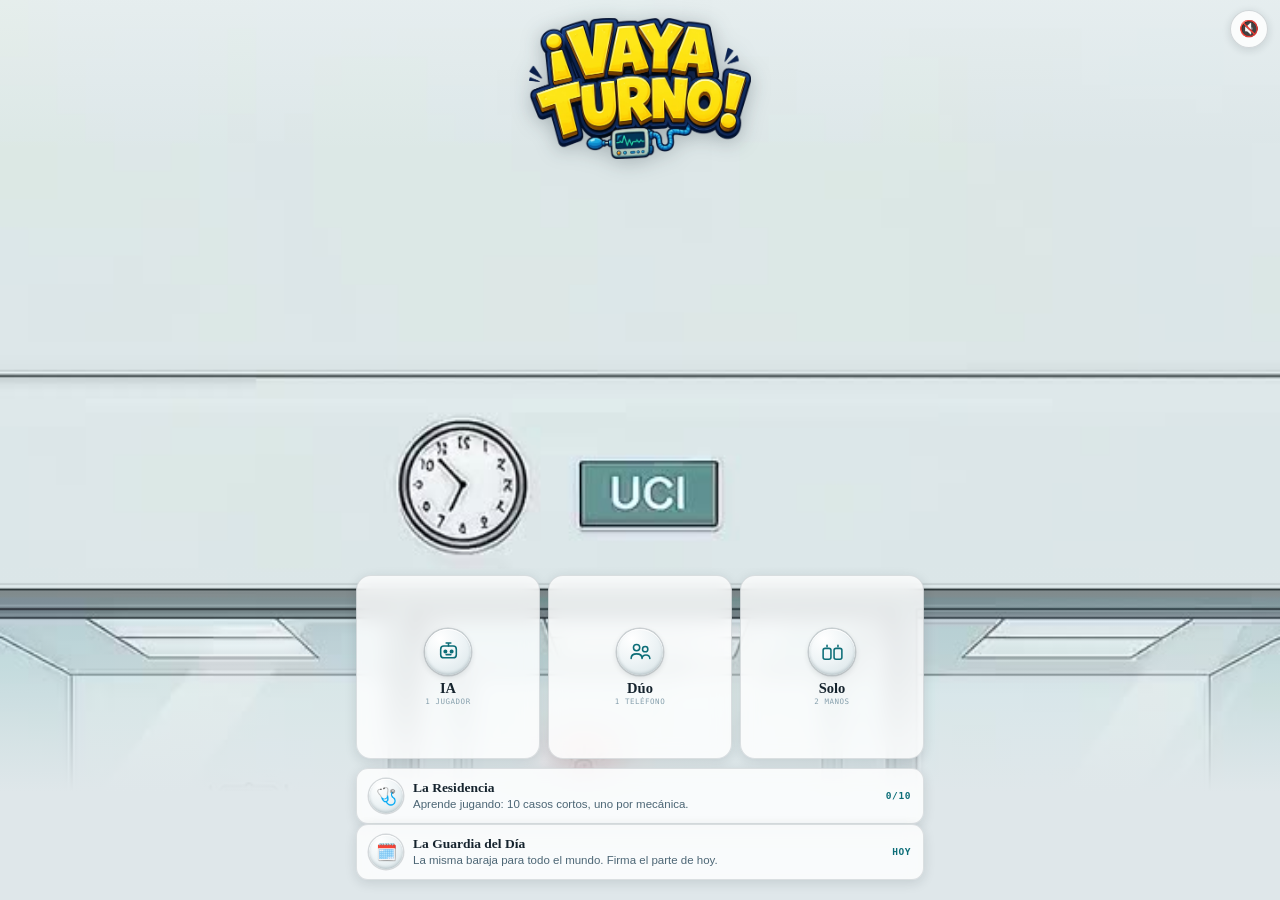
==== commit 0f9825fb: "La Guardia del Día: el reto diario con la baraja sembrada por la fecha Modo nuevo en la portada, baj" ====
--- a/docs/juego/index.html
+++ b/docs/juego/index.html
@@ -786,6 +786,21 @@
   border-radius:17px 17px 0 0;
   background:linear-gradient(165deg,var(--tinte,#5d818b),#2c4149);
   display:flex;align-items:center;justify-content:center;overflow:hidden}
+/* El retrato de la carta del frente respira: un paneo lentísimo de once
+   segundos, escala 1,015 → 1,075. Va sobre la IMAGEN y nunca sobre la
+   carta, porque el transform de la carta lo escribe pintarRueda en cada
+   arrastre y las dos se pelearían. Arranca en 1,015 y no en 1 para que al
+   desplazarse no asome el borde del hueco.
+
+   Y va solo en `.foco` a propósito: es la señal de «esta es la que estás
+   mirando», que es justo lo que una rueda con tres cartas necesita. */
+@media (prefers-reduced-motion: no-preference){
+  .av-carta.foco .av-retrato img{
+    animation:av-ken 11s ease-in-out infinite alternate}
+}
+@keyframes av-ken{
+  from{transform:scale(1.015) translate(0,0)}
+  to{transform:scale(1.075) translate(-1.6%,-2.2%)}}
 .av-retrato img{position:absolute;inset:0;width:100%;height:100%;
   object-fit:cover;object-position:center 22%;display:block}
 .av-inicial{font-family:Petrona,Georgia,serif;font-size:118px;font-weight:700;
@@ -2269,15 +2284,41 @@
 }
 
 const uid = (()=>{ let n=0; return ()=> ++n; })();
-function baraja(a){ for(let i=a.length-1;i>0;i--){const j=Math.floor(Math.random()*(i+1));[a[i],a[j]]=[a[j],a[i]];} return a; }
+/* El azar del juego pasa por AZAR para que La Guardia del Día pueda
+   sembrarlo: con la misma semilla, la misma baraja para todo el mundo.
+   Fuera del reparto inicial, AZAR vuelve a ser Math.random. */
+let AZAR = Math.random;
+function azarSemilla(n){
+  let s = n >>> 0;
+  return ()=>{ s = (s + 0x6D2B79F5) | 0;
+    let t = Math.imul(s ^ (s >>> 15), 1 | s);
+    t = (t + Math.imul(t ^ (t >>> 7), 61 | t)) ^ t;
+    return ((t ^ (t >>> 14)) >>> 0) / 4294967296; };
+}
+function semillaDe(txt){
+  let h = 9; for(const ch of txt) h = (Math.imul(h, 31) + ch.codePointAt(0)) | 0;
+  return h >>> 0;
+}
+function fechaDia(){
+  const d = new Date();
+  return d.getFullYear() + "-" + String(d.getMonth()+1).padStart(2,"0") +
+         "-" + String(d.getDate()).padStart(2,"0");
+}
+function baraja(a){ for(let i=a.length-1;i>0;i--){const j=Math.floor(AZAR()*(i+1));[a[i],a[j]]=[a[j],a[i]];} return a; }
 function copiasDe(lista){ const out=[]; lista.forEach(c=>{ for(let i=0;i<(+c.copias||1);i++) out.push({...c,uid:uid()}); }); return out; }
 
 /* ══ construir partida ══════════════════════════════════════════════ */
-function nuevaPartida(modo, nombres, tuto){
+function nuevaPartida(modo, nombres, tuto, dia){
+  // `dia` (una fecha "2026-09-04") siembra TODO el reparto inicial: mazos,
+  // pacientes de partida, pizarra, manos y la terna de avatares. Dos
+  // personas que jueguen la misma fecha reciben exactamente la misma
+  // guardia; lo único distinto es cómo la juegan.
+  if(dia) AZAR = azarSemilla(semillaDe(dia));
   const mazoP = baraja(copiasDe(D.pacientes));
   const mazoG = baraja(copiasDe(D.recursos));
   const mazoA = baraja(copiasDe(D.acciones));
   const avat  = baraja(D.personajes.slice());
+  AZAR = Math.random;
   const jug = nombres.map((nom,i)=>({
     nombre:nom, ia: modo==="ia" && i===1,
     avatar: null, mano:[], camas:[null,null,null],
@@ -2286,7 +2327,8 @@
     roboMod:0, sinFarmacos:false, colocMod:0, habP:false, habT:false, pena:0
   }));
   jug.forEach(j=>{ if(j.ia) j.avatar = avat.pop(); });
-  G = { modo, ronda:1, turno:0, fase:0, mazoP, mazoG, descG:[], mazoA, descA:[],
+  G = { modo, dia: dia || null, ronda:1, turno:0, fase:0,
+        mazoP, mazoG, descG:[], mazoA, descA:[],
         pizarra:[], sumariosLibres:6, log:[], fin:false, pendiente:null,
         bloqueoAcciones:0, ultimaAccion:null, ultimaComp:null,
         canjeAvatar:null, iniciado:false };
@@ -2605,7 +2647,9 @@
 
   if(carta.warn) complicar(carta, cama, duenio);
   revisar(cama, G.ronda);
-  G.descG.push(carta);
+  // La carta ya vive en la cama (puestos o basura): NO va además al
+  // descarte. Duplicarla ahí hacía que, al rebarajar el mazo agotado,
+  // volviera a circular una copia de algo que sigue puesto.
 
   j.coloc--;
   if(carta.restriccion==="TURNO"){ j.coloc = 0; anota("", "La Resonancia con Cupo cierra el Pase de Visita."); }
@@ -3093,6 +3137,15 @@
 function anularComplicacion(nombre, ok, no){
   const t = compAnulable();
   if(!t){ no(); return; }
+  // La IA no abre hojas (mismo trato que elegirUno): si llegó hasta aquí
+  // es porque quiere anular, así que anula y listo. Sin esto la hoja
+  // quedaba huérfana en la pantalla del humano, esperando un dedo ajeno.
+  if(yo().ia){
+    t.cama.vida = Math.min(t.cama.vidaMax, t.cama.vida + 1);
+    G.ultimaComp = null;
+    anota("a",`${nombre}: se anula ${t.u.nombre} en ${t.u.paciente}.`);
+    ok(); return;
+  }
   hoja(nombre, (m, cerrar)=>{
     m.appendChild(el("p",
       `Anula <b>${esc(t.u.nombre)}</b> sobre <b>${esc(t.u.paciente)}</b>: recupera el ❤️ `+
@@ -3457,8 +3510,11 @@
 }
 
 function iaJuega(){
+  // Llega por setTimeout: la partida pudo morir (Nueva guardia, borrar)
+  // entre que se armó el reloj y que sonó.
+  if(!G || G.fin) return;
   const j = yo();
-  if(G.fin || !j.ia || G.fase!==1) return;
+  if(!j.ia || G.fase!==1) return;
   if(G.caso){ casoRival(); return; }
   if(UI.fxViva){                       // primero termina la ceremonia del alta
     clearTimeout(UI.iaT);
@@ -6072,6 +6128,11 @@
 
 function pintarCapa(){
   const capa = document.getElementById("capa");
+  // Las hojas son de la partida: si la partida terminó o ya no existe, la
+  // hoja muere con ella. Sin esto, abrir la ficha de un paciente mientras
+  // la IA juega la última ronda dejaba la hoja viva ENCIMA del marcador
+  // final —o de la portada— comiéndose los toques.
+  if(UI.modal && (!G || G.fin)) UI.modal = null;
   if(UI.modal){
     if(capa.firstChild !== UI.modal){
       capa.innerHTML = ""; capa.appendChild(UI.modal);
@@ -6126,6 +6187,9 @@
   const pista = raiz.querySelectorAll(".rueda-pista i");
   const f = ((Math.round(pos)%n)+n)%n;
   pista.forEach((i2,k)=>i2.classList.toggle("on", k===f));
+  // solo el del frente respira. Si se movieran las tres, la pantalla
+  // tembloraría entera y ninguna diría «esta es».
+  cartas.forEach(c=>c.classList.toggle("foco", +c.dataset.i === f));
 }
 
 function armarRueda(cont){
@@ -6792,6 +6856,18 @@
    </svg>`},
  {clase:"puerta", rot:"Puerta de la unidad", sub:"Adentro.", ms:2300, svg:`
    <svg viewBox="0 0 100 100" aria-hidden="true">
+     <circle class="boton" cx="50" cy="32" r="19"/>
+     <path class="boton" d="M42 41V26h11a5 5 0 0 1 5 5v10"/>
+     <circle class="boton" cx="53" cy="33" r="1.6" fill="currentColor" stroke="none"/>
+     <path class="aire" d="M74 22c4.4 6 4.4 14 0 20" opacity=".5"/>
+     <path class="aire" d="M81 26c2.8 4 2.8 8 0 12" opacity=".3"/>
+     <g class="empuja">
+       <path d="M36 96V72c0-3.2 4.4-3.2 4.4 0v-7c0-3.6 4.6-3.6 4.6 0v-3.4
+                c0-3.6 4.6-3.6 4.6 0V65c0-3.2 4.4-3.2 4.4 0v6c3.4 0 5.6 2.3 5.6 5.6V96"/>
+     </g>
+   </svg>`},
+ {clase:"lavado", rot:"Lavado clínico", sub:"Veinte segundos. Cuéntalos.", ms:3200, svg:`
+   <svg viewBox="0 0 100 100" aria-hidden="true">
      <path d="M30 16h22a8 8 0 0 1 8 8v6"/><path d="M28 12v8"/>
      <circle class="gota" cx="60" cy="34" r="2.2" fill="currentColor" stroke="none"/>
      <circle class="gota" cx="55" cy="34" r="1.8" fill="currentColor" stroke="none"/>
@@ -6806,18 +6882,6 @@
      </g>
      <circle cx="36" cy="50" r="2" opacity=".5"/><circle cx="64" cy="46" r="2.6" opacity=".4"/>
      <circle cx="50" cy="42" r="1.6" opacity=".55"/>
-   </svg>`},
- {clase:"lavado", rot:"Lavado clínico", sub:"Veinte segundos. Cuéntalos.", ms:3200, svg:`
-   <svg viewBox="0 0 100 100" aria-hidden="true">
-     <circle class="boton" cx="50" cy="32" r="19"/>
-     <path class="boton" d="M42 41V26h11a5 5 0 0 1 5 5v10"/>
-     <circle class="boton" cx="53" cy="33" r="1.6" fill="currentColor" stroke="none"/>
-     <path class="aire" d="M74 22c4.4 6 4.4 14 0 20" opacity=".5"/>
-     <path class="aire" d="M81 26c2.8 4 2.8 8 0 12" opacity=".3"/>
-     <g class="empuja">
-       <path d="M36 96V72c0-3.2 4.4-3.2 4.4 0v-7c0-3.6 4.6-3.6 4.6 0v-3.4
-                c0-3.6 4.6-3.6 4.6 0V65c0-3.2 4.4-3.2 4.4 0v6c3.4 0 5.6 2.3 5.6 5.6V96"/>
-     </g>
    </svg>`},
 ];
 
@@ -6923,11 +6987,28 @@
   re.innerHTML = `<span class="medalla">🩺</span>`+
     `<span class="tx"><b>La Residencia</b>`+
     `${nh ? "Sigue donde ibas:" : "Aprende jugando:"} `+
-    `seis casos cortos, uno por mecánica.</span>`+
+    `${CASOS.length} casos cortos, uno por mecánica.</span>`+
     `<span class="cuenta">${nh}/${CASOS.length}</span>`;
   re.setAttribute("aria-label", `La Residencia · ${nh} de ${CASOS.length} casos resueltos`);
   re.onclick = ()=>{ UI.pantalla = "casos"; render(); };
   s.appendChild(re);
+
+  // La Guardia del Día: contra la IA, pero con la baraja sembrada por la
+  // fecha — todo el mundo recibe hoy los mismos pacientes, la misma mano
+  // y la misma terna de avatares. Vale el primer parte del día; se puede
+  // repetir, pero el parte ya está firmado.
+  const parte = parteDelDia();
+  const gd = el("button","res");
+  gd.innerHTML = `<span class="medalla">🗓️</span>`+
+    `<span class="tx"><b>La Guardia del Día</b>`+
+    (parte
+      ? `Tu parte de hoy ya está firmado: ${parte.pts} pts · ${parte.altas} altas.`
+      : `La misma baraja para todo el mundo. Firma el parte de hoy.`)+
+    `</span>`+
+    `<span class="cuenta">${parte ? "✓" : "HOY"}</span>`;
+  gd.setAttribute("aria-label", "La Guardia del Día · reto diario contra la IA con baraja compartida");
+  gd.onclick = ()=>entrarATurno(()=>nuevaPartida("ia",["Tú","Dr. Silicio"],false,fechaDia()));
+  s.appendChild(gd);
 
   if(localStorage.getItem(CLAVE)){
     const b = el("button","btn pri","Retomar la guardia guardada");
@@ -6973,6 +7054,38 @@
    Ahora se cuenta en el pasillo de salida, al atardecer, con el cartel
    verde encendido al fondo. El dibujo va detrás y fijo —no se desplaza
    con la bitácora— y lleva su velo para que los números se lean. */
+/* El parte firmado de La Guardia del Día: vale el PRIMERO de cada fecha.
+   Repetir se puede — la baraja es la misma— pero el parte no se pisa. */
+function parteDelDia(){
+  try{
+    const p = JSON.parse(localStorage.getItem("vt-dia") || "null");
+    return p && p.fecha === fechaDia() ? p : null;
+  }catch(e){ return null; }
+}
+function firmarParte(){
+  const mio = G.jug.find(j=>!j.ia) || G.jug[0];
+  const ia  = G.jug.find(j=>j.ia);
+  try{
+    const previo = JSON.parse(localStorage.getItem("vt-dia") || "null");
+    if(previo && previo.fecha === G.dia) return previo;
+    const p = { fecha:G.dia, pts:puntos(mio), altas:mio.altas.length,
+                muertos:mio.muertos.length,
+                rival: ia ? ia.nombre : null, ptsRival: ia ? puntos(ia) : null };
+    localStorage.setItem("vt-dia", JSON.stringify(p));
+    return p;
+  }catch(e){ return null; }
+}
+function textoParte(p){
+  const [a,m,d] = p.fecha.split("-");
+  const vs = p.ptsRival===null ? ""
+    : p.pts > p.ptsRival ? `\n🏆 Le gané a ${p.rival} (${p.ptsRival})`
+    : p.pts < p.ptsRival ? `\n😮‍💨 Me ganó ${p.rival} (${p.ptsRival})`
+    : `\n🤝 Empate con ${p.rival} (${p.ptsRival})`;
+  return `¡VAYA TURNO! · Guardia del ${d}-${m}-${a}\n`+
+         `🛏️ ${p.altas} alta${p.altas===1?"":"s"} · ✝️ ${p.muertos} · ${p.pts} pts${vs}\n`+
+         `https://diegonicolasmelo-cell.github.io/VAYA-TURNO/juego/`;
+}
+
 function pantallaFinal(){
   const w = el("div","final"+(PORTADA.salida?" con-salida":""));
   if(PORTADA.salida){
@@ -7010,6 +7123,22 @@
   bc.onclick = ()=>{ const txt=G.log.map(x=>`R${x.r} · ${x.txt}`).join("\n");
     if(navigator.clipboard) navigator.clipboard.writeText(txt); bc.textContent="Copiada ✓"; };
   s.appendChild(bc);
+  if(G.dia){
+    const p = firmarParte();
+    if(p){
+      const bp = el("button","btn pri","📋 Compartir el parte del día");
+      bp.style.marginTop = "12px";
+      bp.onclick = async ()=>{
+        const txt = textoParte(p);
+        try{
+          if(navigator.share) await navigator.share({text:txt});
+          else if(navigator.clipboard){ await navigator.clipboard.writeText(txt);
+            bp.textContent = "Parte copiado ✓"; }
+        }catch(e){}
+      };
+      s.appendChild(bp);
+    }
+  }
   const b = el("button","btn pri","Nueva guardia"); b.style.marginTop="12px";
   b.onclick = ()=>{ borrar(); G=null;
     UI={sel:null,selProt:null,modal:null,marcarDescartes:[],
